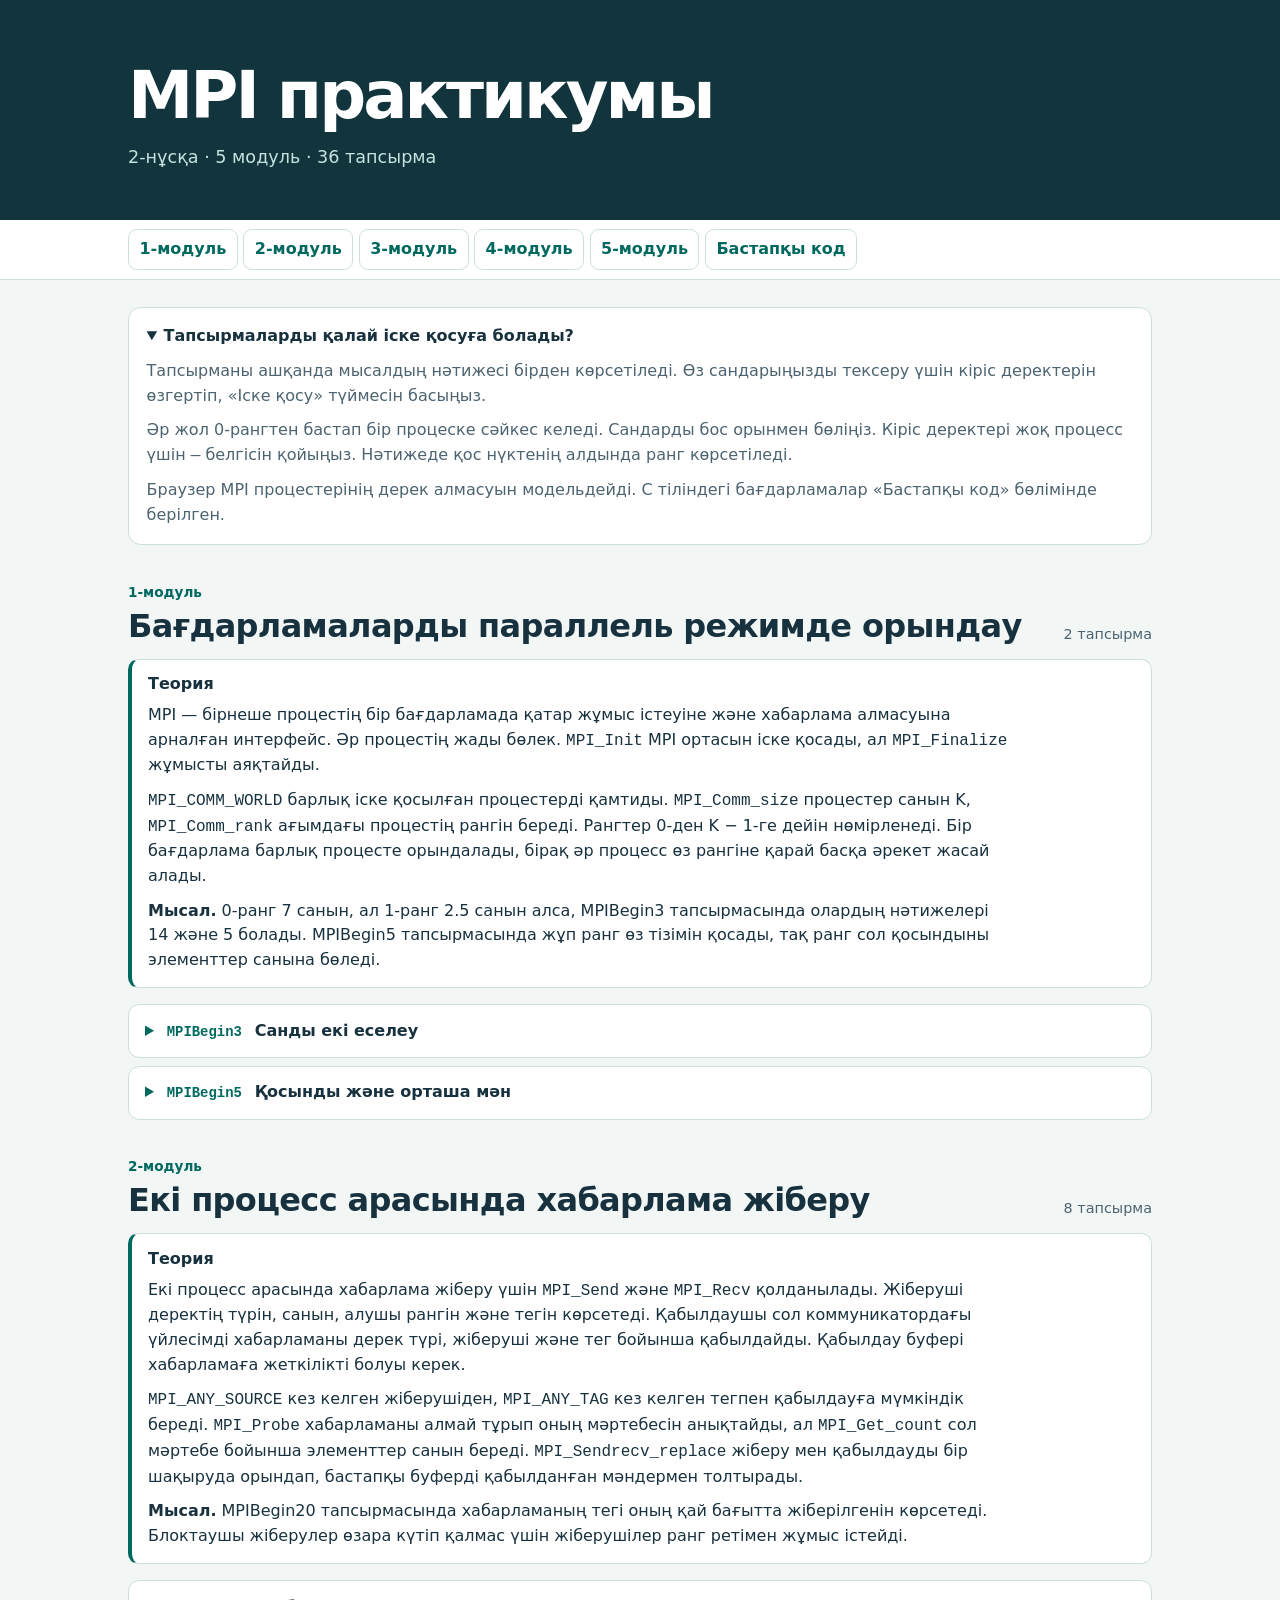
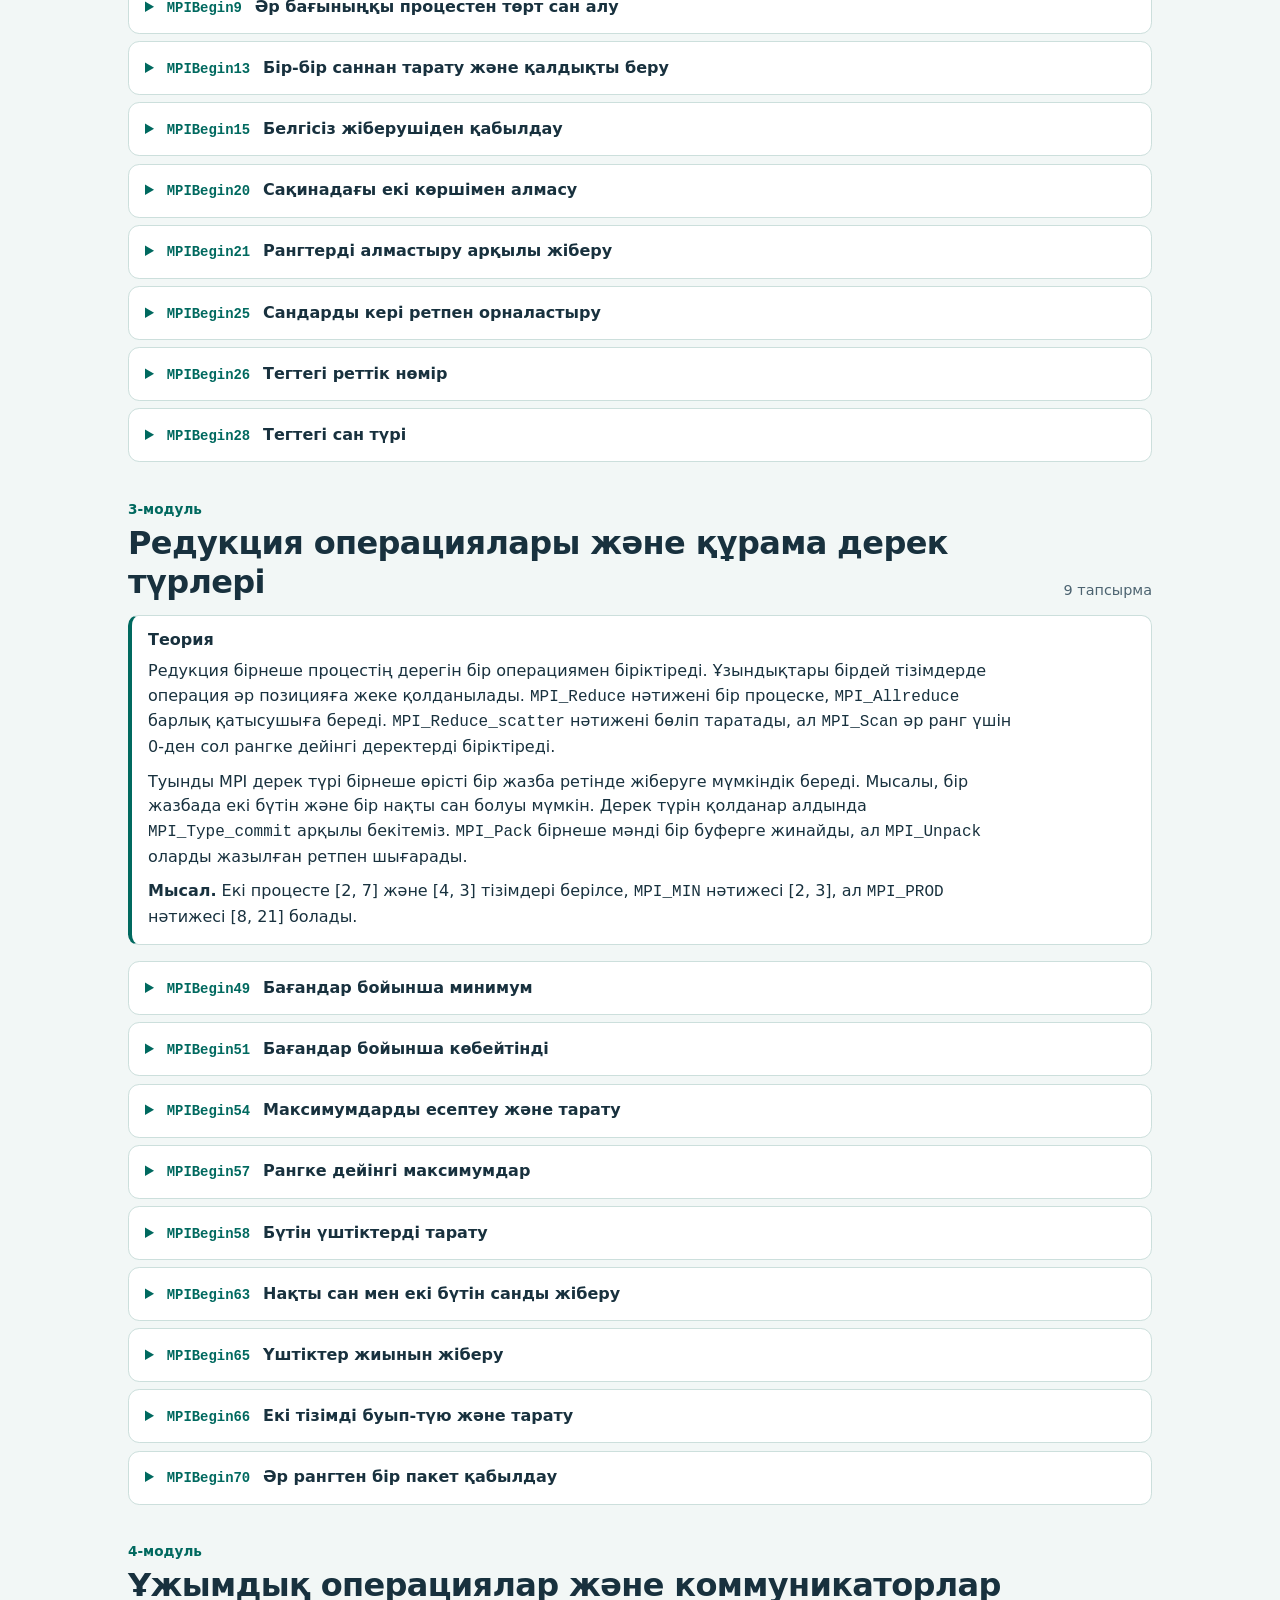
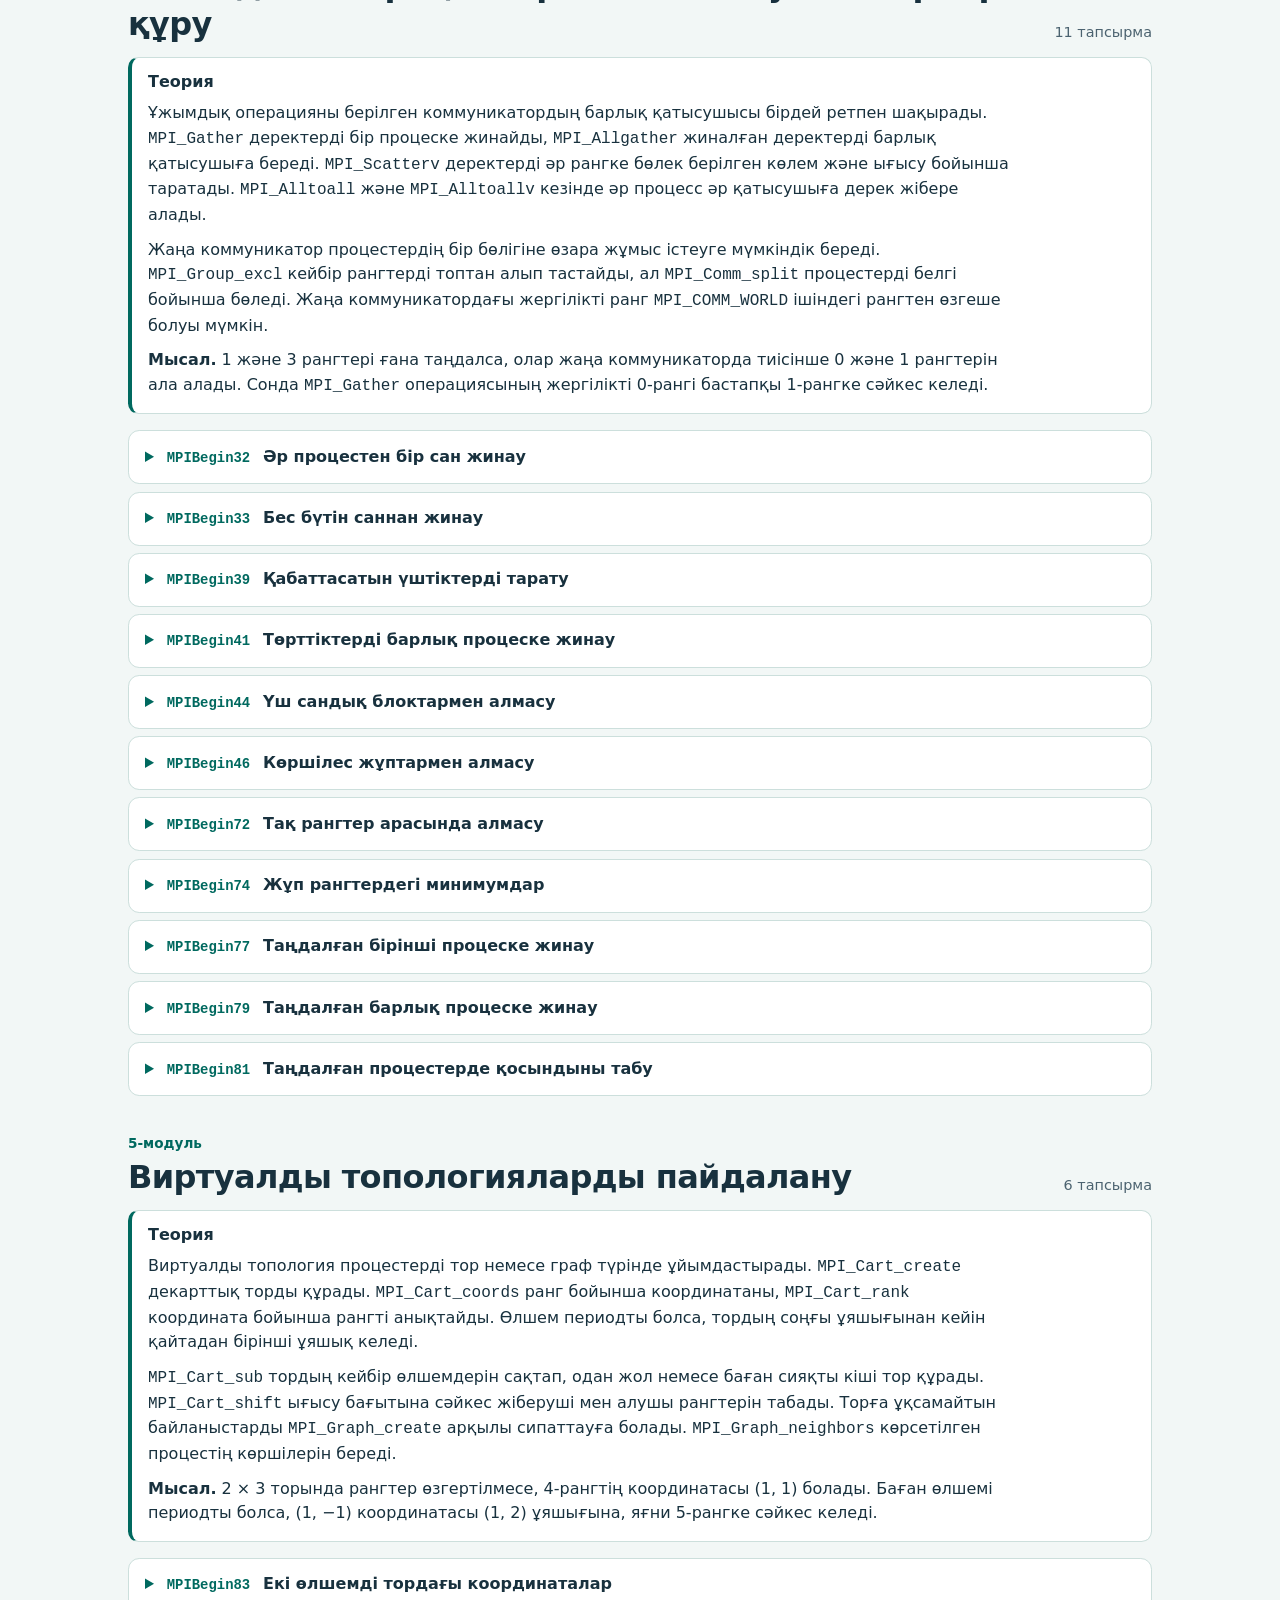
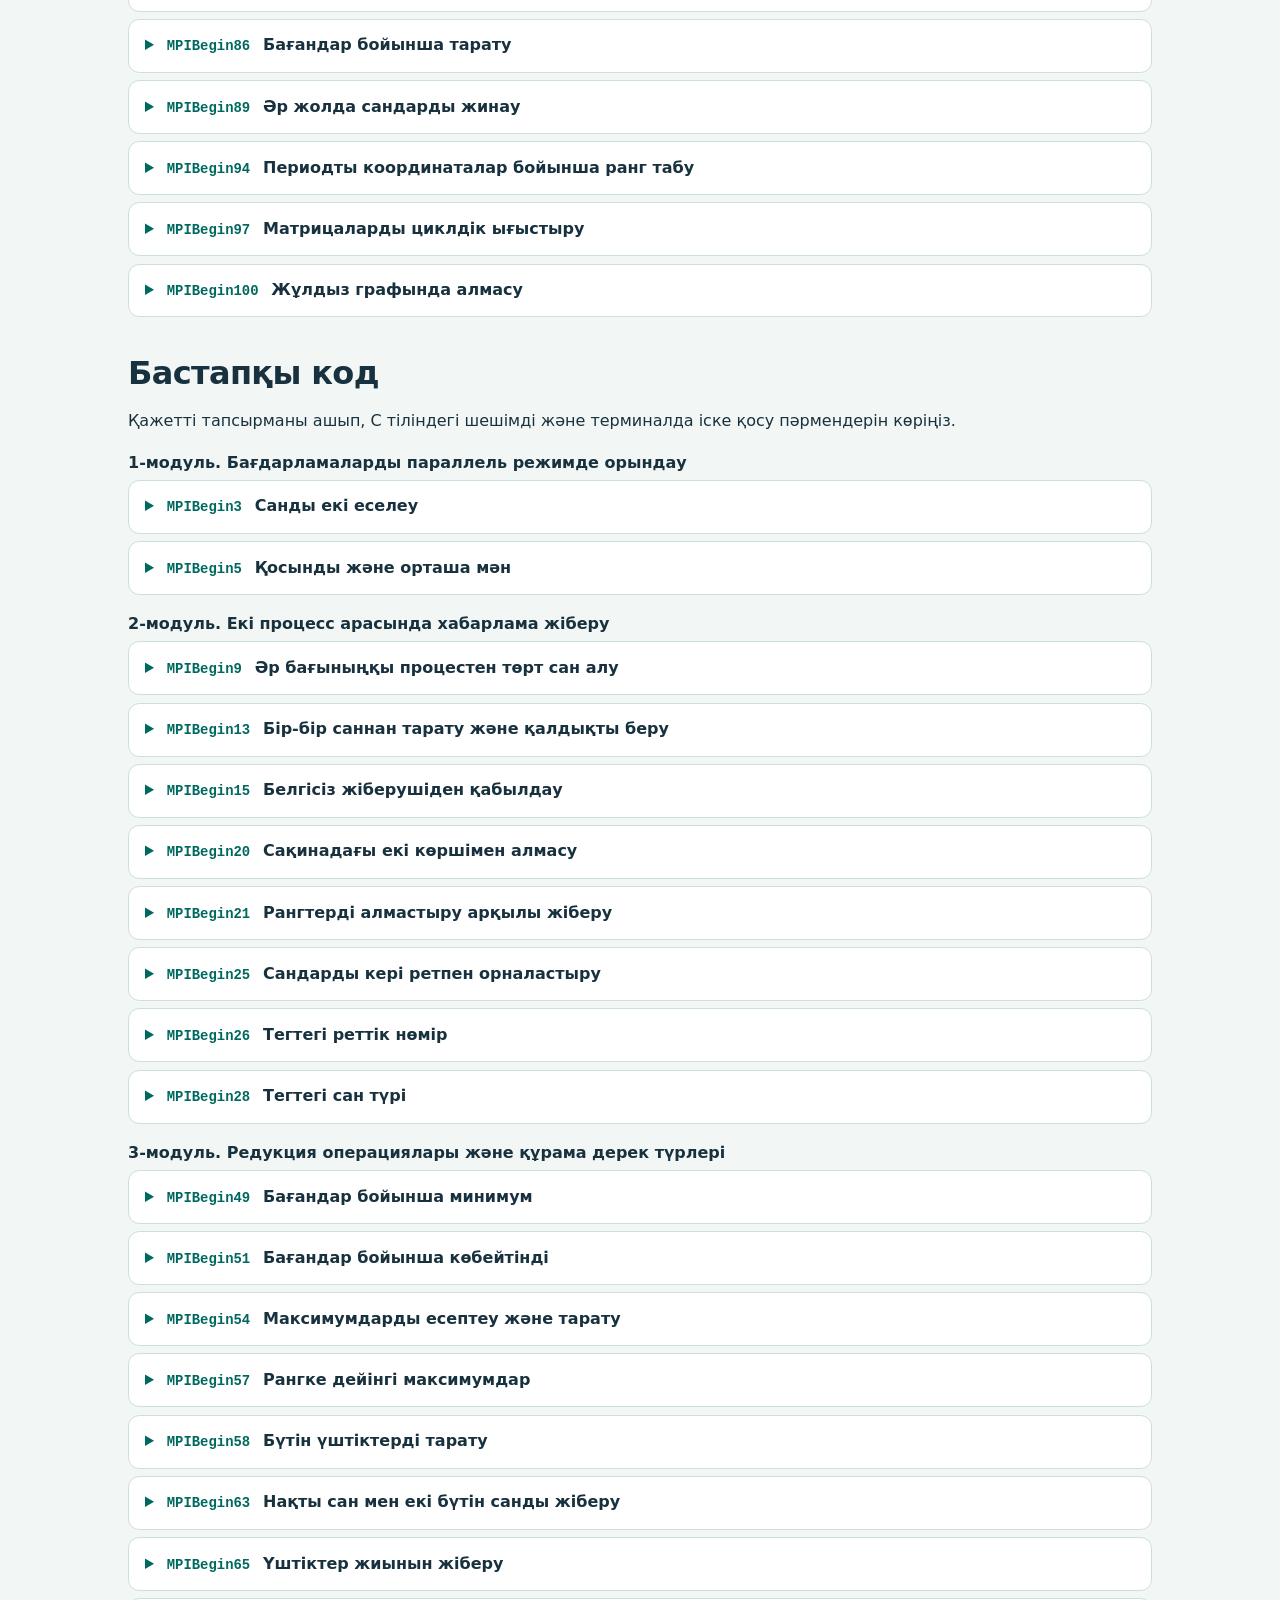
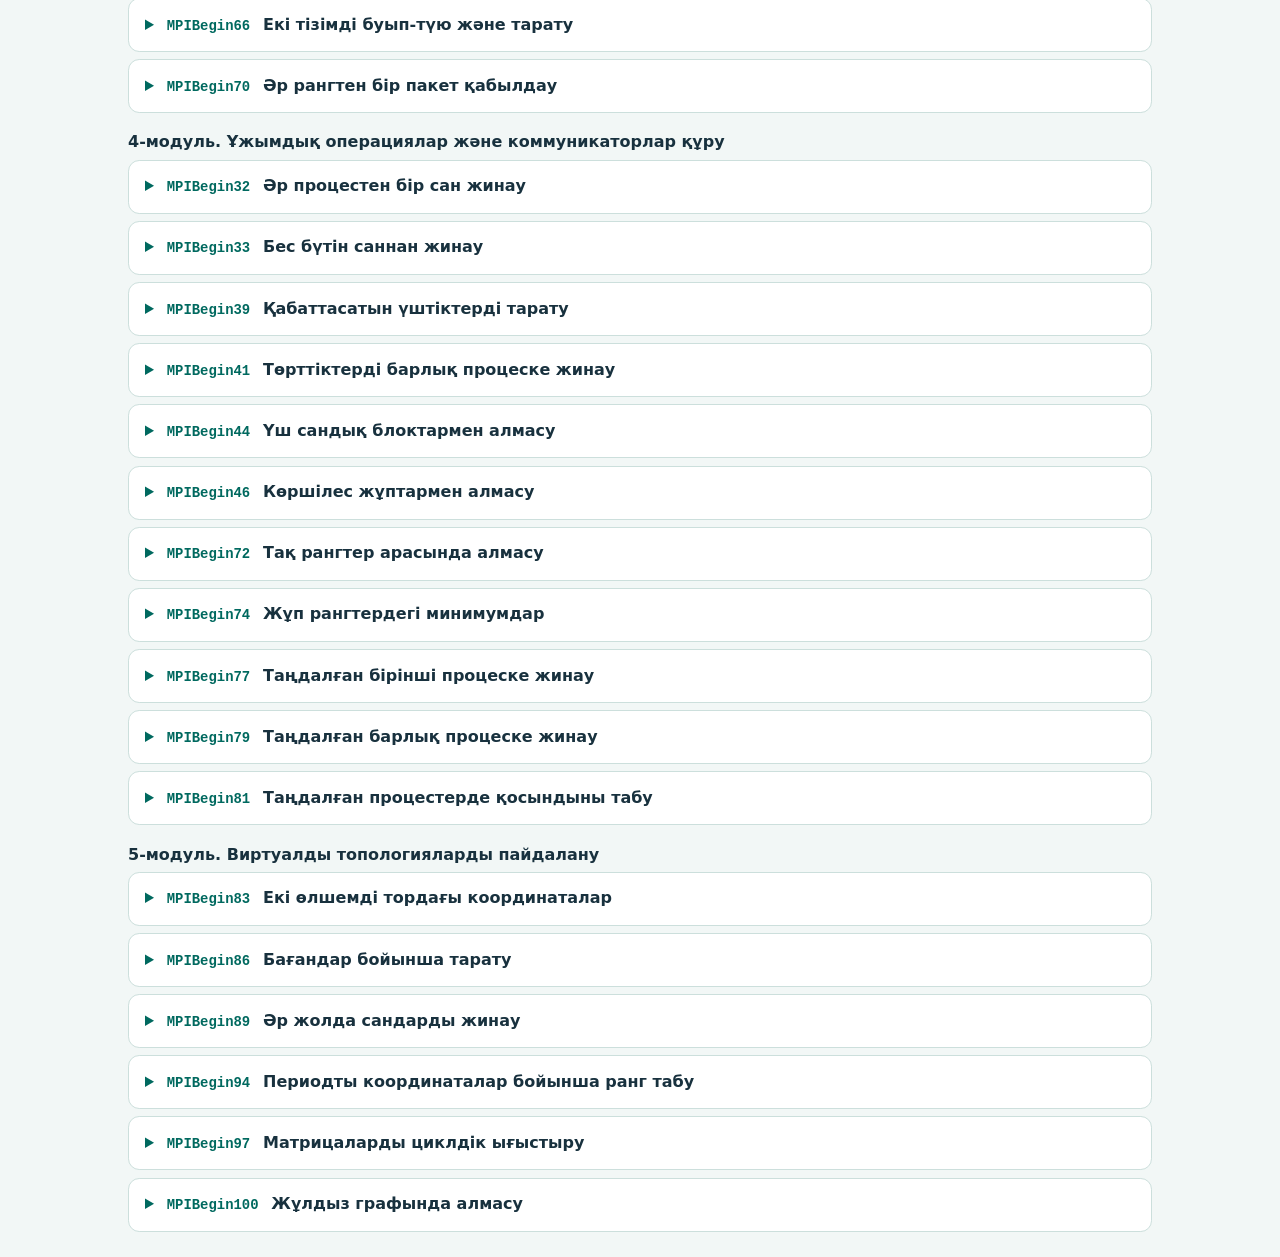
==== index.html @ 4d401c84 "Publish Kazakh MPI practicum and theory" ====
<!doctype html>
<html lang="kk">
<head>
<meta charset="utf-8">
<meta name="viewport" content="width=device-width, initial-scale=1">
<meta name="description" content="MPI практикумының 2-нұсқасы. MPIBegin жинағындағы 36 тапсырманың шешімі.">
<title>MPI практикумы · 2-нұсқа</title>
<style>
:root{color-scheme:light;--ink:#18313e;--muted:#4c6370;--accent:#00695f;--paper:#f2f7f6;--edge:#ccdfdc}
*{box-sizing:border-box}
html{scroll-padding-top:5.2rem}
body{margin:0;background:var(--paper);color:var(--ink);font:16px/1.55 system-ui,sans-serif}
.wrap{width:min(100% - 2rem, 64rem);margin-inline:auto}
.hero{padding:3.5rem 0 3rem;background:#12343d;color:#fff}
.hero p{margin:.6rem 0 0;color:#c4e2de;font-size:1.1rem}
h1,h2,h3{line-height:1.2}
h1{font-size:clamp(2.3rem,6vw,4.1rem);margin:0;letter-spacing:-.045em}
nav{position:sticky;top:0;z-index:1;background:#fff;border-bottom:1px solid var(--edge)}
nav .wrap{display:flex;gap:.35rem;overflow:auto;padding:.6rem 0}
nav a,button{white-space:nowrap;border:1px solid var(--edge);border-radius:.55rem;background:#fff;color:var(--accent);padding:.43rem .65rem;font:inherit;font-weight:650;text-decoration:none}
nav a:hover,button:hover{background:#e2f2ee}
:focus-visible{outline:3px solid #008b7b;outline-offset:2px}
button{cursor:pointer}
main{padding:1.7rem 0 3rem}
.guide{border:1px solid var(--edge);background:white;border-radius:.8rem;padding:1rem 1.1rem}
.guide summary{font-weight:700}
.guide p{margin:.6rem 0 0;color:var(--muted)}
.module{margin-top:2.3rem}
.module-head{display:grid;grid-template-columns:1fr auto;align-items:end;gap:.25rem 1rem;margin-bottom:.85rem}
.module-no{grid-column:1/-1;font-size:.85rem;color:var(--accent);font-weight:750}
h2{margin:0;font-size:clamp(1.3rem,3vw,2rem);letter-spacing:-.02em}
.count{color:var(--muted);font-size:.9rem}
.task{border:1px solid var(--edge);border-radius:.7rem;background:#fff;margin-top:.45rem}
summary{cursor:pointer}
.task summary{display:list-item;padding:.85rem 1rem;color:var(--accent)}
.task-id{font:650 .87rem ui-monospace,Consolas,monospace;margin-left:.3rem}
.task-name{color:var(--ink);font-weight:650;margin-left:.8rem}
.task[open] summary{border-bottom:1px solid var(--edge)}
.task-body{padding:.9rem 1rem 1.2rem}
h3{font-size:1rem;margin:1.2rem 0 .5rem}
.task-body>h3:first-child{margin-top:0}
.task-body p{max-width:78ch;margin:.45rem 0}
.code-head{display:flex;flex-wrap:wrap;align-items:center;justify-content:space-between;gap:.4rem;margin:1.2rem 0 .5rem}
.code-head h3{margin:0}
.actions{display:flex;flex-wrap:wrap;gap:.4rem}
.actions button{font-size:.85rem}
pre{margin:0;background:#172c36;color:#edf7f5;border-radius:.55rem;padding:.85rem 1rem;overflow:auto;tab-size:4}
pre code{font: .86rem/1.55 ui-monospace,Consolas,monospace}
.source{max-height:31rem}
#feedback{position:fixed;right:1rem;bottom:1rem;background:#12343d;color:#fff;border-radius:.55rem;padding:.5rem .8rem}
#feedback:empty{display:none}
@media(max-width:520px){.hero{padding:2.5rem 0 2rem}.task-name{display:block;margin:.2rem 0 0}.count{display:none}.task-body{padding:.8rem}}
.runner{display:grid;gap:.55rem;margin:1rem 0;padding:1rem;border:1px solid var(--edge);border-radius:.7rem;background:#f6fbfa}
.runner label{font-weight:700}.runner textarea,.runner output{font:.95rem/1.45 ui-monospace,Consolas,monospace;padding:.65rem .75rem;border-radius:.5rem}
.runner textarea{width:100%;border:1px solid var(--edge);resize:vertical;color:var(--ink);background:#fff}
.runner button[type=submit]{background:var(--accent);border-color:var(--accent);color:#fff}.runner button[type=submit]:hover{background:#00564e}
.runner output{display:block;white-space:pre-wrap;overflow-wrap:anywhere;background:#172c36;color:#edf7f5}.runner output.error{background:#fbe8e4;color:#801e13}
.task-link{display:inline-block;color:var(--accent);font-weight:650;text-underline-offset:.18em}
.theory{border:1px solid var(--edge);border-left:.26rem solid var(--accent);border-radius:.65rem;background:#fff;padding:.9rem 1rem;margin-bottom:1rem}.theory h3{margin:0 0 .55rem}.theory p{max-width:85ch;margin:.6rem 0}.theory p:last-child{margin-bottom:0}
</style>
</head>
<body>
<header class="hero"><div class="wrap"><h1>MPI практикумы</h1><p>2-нұсқа · 5 модуль · 36 тапсырма</p></div></header>
<nav aria-label="Бөлімдер"><div class="wrap"><a href="#module-1">1-модуль</a><a href="#module-2">2-модуль</a><a href="#module-3">3-модуль</a><a href="#module-4">4-модуль</a><a href="#module-5">5-модуль</a><a href="#code">Бастапқы код</a></div></nav>
<main class="wrap">
<details class="guide" open><summary>Тапсырмаларды қалай іске қосуға болады?</summary><p>Тапсырманы ашқанда мысалдың нәтижесі бірден көрсетіледі. Өз сандарыңызды тексеру үшін кіріс деректерін өзгертіп, «Іске қосу» түймесін басыңыз.</p><p>Әр жол 0-рангтен бастап бір процеске сәйкес келеді. Сандарды бос орынмен бөліңіз. Кіріс деректері жоқ процесс үшін <code>—</code> белгісін қойыңыз. Нәтижеде қос нүктенің алдында ранг көрсетіледі.</p><p>Браузер MPI процестерінің дерек алмасуын модельдейді. C тіліндегі бағдарламалар «Бастапқы код» бөлімінде берілген.</p></details>
<section class="module" id="module-1" aria-labelledby="title-1">
  <div class="module-head"><span class="module-no">1-модуль</span><h2 id="title-1">Бағдарламаларды параллель режимде орындау</h2><span class="count">2 тапсырма</span></div>
  <div class="theory" aria-labelledby="theory-1"><h3 id="theory-1">Теория</h3><p>MPI — бірнеше процестің бір бағдарламада қатар жұмыс істеуіне және хабарлама алмасуына арналған интерфейс. Әр процестің жады бөлек. <code>MPI_Init</code> MPI ортасын іске қосады, ал <code>MPI_Finalize</code> жұмысты аяқтайды.</p><p><code>MPI_COMM_WORLD</code> барлық іске қосылған процестерді қамтиды. <code>MPI_Comm_size</code> процестер санын K, <code>MPI_Comm_rank</code> ағымдағы процестің рангін береді. Рангтер 0-ден K − 1-ге дейін нөмірленеді. Бір бағдарлама барлық процесте орындалады, бірақ әр процесс өз рангіне қарай басқа әрекет жасай алады.</p><p><strong>Мысал.</strong> 0-ранг 7 санын, ал 1-ранг 2.5 санын алса, MPIBegin3 тапсырмасында олардың нәтижелері 14 және 5 болады. MPIBegin5 тапсырмасында жұп ранг өз тізімін қосады, тақ ранг сол қосындыны элементтер санына бөледі.</p></div>
  <details class="task" id="task-3"><summary><span class="task-id">MPIBegin3</span><span class="task-name">Санды екі еселеу</span></summary>
      <div class="task-body">
        <h3>Тапсырма шарты</h3><p>Жұп рангтерде (0-ді қоса) бір бүтін сан, тақ рангтерде бір нақты сан берілген. Әр процесс өз санын екі еселеп шығарады.</p>
        <h3>Шешімі</h3><p>Процесс рангінің жұп не тақ екеніне қарай санның түрін таңдап, оны 2-ге көбейтеміз.</p>
        <form class="runner" data-task="3">
          <label for="input-3">Рангтер бойынша кіріс деректері</label>
          <textarea id="input-3" rows="4" spellcheck="false">7
2.5
-3
-1.5</textarea>
          <div class="actions"><button type="submit">Іске қосу</button><button type="reset">Мысалды қалпына келтіру</button></div>
          <label for="result-3">Нәтиже</label>
          <output id="result-3" for="input-3" aria-live="polite">0: 14
1: 5
2: -6
3: -3</output>
        </form>
        <a class="task-link" href="#code-3">Бастапқы кодты көру</a>
      </div></details>
<details class="task" id="task-5"><summary><span class="task-id">MPIBegin5</span><span class="task-name">Қосынды және орташа мән</span></summary>
      <div class="task-body">
        <h3>Тапсырма шарты</h3><p>Әр процесте N &gt; 0 бүтін саны және N саннан тұратын тізім берілген. Жұп рангтер қосындыны, тақ рангтер арифметикалық ортаны шығарады.</p>
        <h3>Шешімі</h3><p>Әр процесс өз сандарын қосады. Тақ рангте қосындыны N-ге бөлеміз.</p>
        <form class="runner" data-task="5">
          <label for="input-5">Рангтер бойынша кіріс деректері</label>
          <textarea id="input-5" rows="4" spellcheck="false">3 1 2 3
2 4 8
1 -2
3 2 4 9</textarea>
          <div class="actions"><button type="submit">Іске қосу</button><button type="reset">Мысалды қалпына келтіру</button></div>
          <label for="result-5">Нәтиже</label>
          <output id="result-5" for="input-5" aria-live="polite">0: 6
1: 6
2: -2
3: 5</output>
        </form>
        <a class="task-link" href="#code-5">Бастапқы кодты көру</a>
      </div></details>
</section>
<section class="module" id="module-2" aria-labelledby="title-2">
  <div class="module-head"><span class="module-no">2-модуль</span><h2 id="title-2">Екі процесс арасында хабарлама жіберу</h2><span class="count">8 тапсырма</span></div>
  <div class="theory" aria-labelledby="theory-2"><h3 id="theory-2">Теория</h3><p>Екі процесс арасында хабарлама жіберу үшін <code>MPI_Send</code> және <code>MPI_Recv</code> қолданылады. Жіберуші деректің түрін, санын, алушы рангін және тегін көрсетеді. Қабылдаушы сол коммуникатордағы үйлесімді хабарламаны дерек түрі, жіберуші және тег бойынша қабылдайды. Қабылдау буфері хабарламаға жеткілікті болуы керек.</p><p><code>MPI_ANY_SOURCE</code> кез келген жіберушіден, <code>MPI_ANY_TAG</code> кез келген тегпен қабылдауға мүмкіндік береді. <code>MPI_Probe</code> хабарламаны алмай тұрып оның мәртебесін анықтайды, ал <code>MPI_Get_count</code> сол мәртебе бойынша элементтер санын береді. <code>MPI_Sendrecv_replace</code> жіберу мен қабылдауды бір шақыруда орындап, бастапқы буферді қабылданған мәндермен толтырады.</p><p><strong>Мысал.</strong> MPIBegin20 тапсырмасында хабарламаның тегі оның қай бағытта жіберілгенін көрсетеді. Блоктаушы жіберулер өзара күтіп қалмас үшін жіберушілер ранг ретімен жұмыс істейді.</p></div>
  <details class="task" id="task-9"><summary><span class="task-id">MPIBegin9</span><span class="task-name">Әр бағыныңқы процестен төрт сан алу</span></summary>
      <div class="task-body">
        <h3>Тапсырма шарты</h3><p>Әр бағыныңқы процесте төрт бүтін сан берілген. Төрт санды бір MPI_Send шақыруымен 0-рангке жіберіңіз. Нәтижені жіберушілер рангінің өсу ретімен шығарыңыз.</p>
        <h3>Шешімі</h3><p>0-ранг әр жіберушіден төрт сан қабылдайды.</p>
        <form class="runner" data-task="9">
          <label for="input-9">Рангтер бойынша кіріс деректері</label>
          <textarea id="input-9" rows="3" spellcheck="false">—
1 2 3 4
5 6 7 8</textarea>
          <div class="actions"><button type="submit">Іске қосу</button><button type="reset">Мысалды қалпына келтіру</button></div>
          <label for="result-9">Нәтиже</label>
          <output id="result-9" for="input-9" aria-live="polite">0: 1 2 3 4 5 6 7 8</output>
        </form>
        <a class="task-link" href="#code-9">Бастапқы кодты көру</a>
      </div></details>
<details class="task" id="task-13"><summary><span class="task-id">MPIBegin13</span><span class="task-name">Бір-бір саннан тарату және қалдықты беру</span></summary>
      <div class="task-body">
        <h3>Тапсырма шарты</h3><p>0-рангте N саны және N саннан тұратын тізім бар, мұнда K − 1 ≤ N &lt; 10, ал K — процестер саны. MPI_Send арқылы 1-ден K − 2-ге дейінгі рангтерге бір-бір саннан, соңғы рангке қалған сандарды жіберіңіз. Әр қабылдаушы өз сандарын шығарады. Соңғы ранг қабылданған сандар санын MPI_Get_count арқылы анықтайды.</p>
        <h3>Шешімі</h3><p>Алғашқы K − 2 сан жеке жіберіледі, тізімнің қалған бөлігі соңғы рангке бір хабарламамен беріледі.</p>
        <form class="runner" data-task="13">
          <label for="input-13">Рангтер бойынша кіріс деректері</label>
          <textarea id="input-13" rows="4" spellcheck="false">6 1 2 3 4 5 6
—
—
—</textarea>
          <div class="actions"><button type="submit">Іске қосу</button><button type="reset">Мысалды қалпына келтіру</button></div>
          <label for="result-13">Нәтиже</label>
          <output id="result-13" for="input-13" aria-live="polite">1: 1
2: 2
3: 3 4 5 6</output>
        </form>
        <a class="task-link" href="#code-13">Бастапқы кодты көру</a>
      </div></details>
<details class="task" id="task-15"><summary><span class="task-id">MPIBegin15</span><span class="task-name">Белгісіз жіберушіден қабылдау</span></summary>
      <div class="task-body">
        <h3>Тапсырма шарты</h3><p>Әр бағыныңқы процесте N берілген. Тек бір процесте N &gt; 0 және N сан бар, қалған процестерде N = 0. Сол тізімді 0-рангке жіберіңіз. Қабылдауда MPI_ANY_SOURCE қолданып, сандарды және жіберуші рангін шығарыңыз.</p>
        <h3>Шешімі</h3><p>0-ранг MPI_Probe арқылы хабарламаны тауып, оның ұзындығын және жіберушісін анықтайды.</p>
        <form class="runner" data-task="15">
          <label for="input-15">Рангтер бойынша кіріс деректері</label>
          <textarea id="input-15" rows="4" spellcheck="false">—
0
3 1.5 2 8
0</textarea>
          <div class="actions"><button type="submit">Іске қосу</button><button type="reset">Мысалды қалпына келтіру</button></div>
          <label for="result-15">Нәтиже</label>
          <output id="result-15" for="input-15" aria-live="polite">0: 1.5 2 8 2</output>
        </form>
        <a class="task-link" href="#code-15">Бастапқы кодты көру</a>
      </div></details>
<details class="task" id="task-20"><summary><span class="task-id">MPIBegin20</span><span class="task-name">Сақинадағы екі көршімен алмасу</span></summary>
      <div class="task-body">
        <h3>Тапсырма шарты</h3><p>Әр процесте екі бүтін сан бар. MPI_Send және MPI_Recv арқылы бірінші санды алдыңғы, екіншісін келесі рангке жіберіңіз. 0 мен K − 1 бір-біріне көрші. Әр процесс әуелі алдыңғы, одан кейін келесі көршісінен келген санды шығарады.</p>
        <h3>Шешімі</h3><p>Екі бағыттағы хабарламаны тегтері арқылы ажыратамыз.</p>
        <form class="runner" data-task="20">
          <label for="input-20">Рангтер бойынша кіріс деректері</label>
          <textarea id="input-20" rows="4" spellcheck="false">10 11
20 21
30 31
40 41</textarea>
          <div class="actions"><button type="submit">Іске қосу</button><button type="reset">Мысалды қалпына келтіру</button></div>
          <label for="result-20">Нәтиже</label>
          <output id="result-20" for="input-20" aria-live="polite">0: 41 20
1: 11 30
2: 21 40
3: 31 10</output>
        </form>
        <a class="task-link" href="#code-20">Бастапқы кодты көру</a>
      </div></details>
<details class="task" id="task-21"><summary><span class="task-id">MPIBegin21</span><span class="task-name">Рангтерді алмастыру арқылы жіберу</span></summary>
      <div class="task-body">
        <h3>Тапсырма шарты</h3><p>Әр процесте нақты A және бүтін N берілген. N мәндері 0-ден K − 1-ге дейін бір реттен кездеседі. A санын MPI_Send арқылы N рангке жіберіп, MPI_Recv және MPI_ANY_SOURCE арқылы қабылдаңыз. Алынған сан мен жіберуші рангін шығарыңыз.</p>
        <h3>Шешімі</h3><p>Әр сан N рангке барады. Қабылдаушы жіберуші рангін хабарлама мәртебесінен алады.</p>
        <form class="runner" data-task="21">
          <label for="input-21">Рангтер бойынша кіріс деректері</label>
          <textarea id="input-21" rows="4" spellcheck="false">1.5 2
2.5 0
3.5 1
4.5 3</textarea>
          <div class="actions"><button type="submit">Іске қосу</button><button type="reset">Мысалды қалпына келтіру</button></div>
          <label for="result-21">Нәтиже</label>
          <output id="result-21" for="input-21" aria-live="polite">0: 2.5 1
1: 3.5 2
2: 1.5 0
3: 4.5 3</output>
        </form>
        <a class="task-link" href="#code-21">Бастапқы кодты көру</a>
      </div></details>
<details class="task" id="task-25"><summary><span class="task-id">MPIBegin25</span><span class="task-name">Сандарды кері ретпен орналастыру</span></summary>
      <div class="task-body">
        <h3>Тапсырма шарты</h3><p>Әр процесте бір нақты сан бар. MPI_Sendrecv_replace арқылы 0 мен K − 1, 1 мен K − 2 және сол сияқты жұптар өз сандарымен алмасады. Әр процесс алған санын шығарады.</p>
        <h3>Шешімі</h3><p>r рангі K − 1 − r рангімен алмасады.</p>
        <form class="runner" data-task="25">
          <label for="input-25">Рангтер бойынша кіріс деректері</label>
          <textarea id="input-25" rows="3" spellcheck="false">1.5
2.5
3.5</textarea>
          <div class="actions"><button type="submit">Іске қосу</button><button type="reset">Мысалды қалпына келтіру</button></div>
          <label for="result-25">Нәтиже</label>
          <output id="result-25" for="input-25" aria-live="polite">0: 3.5
1: 2.5
2: 1.5</output>
        </form>
        <a class="task-link" href="#code-25">Бастапқы кодты көру</a>
      </div></details>
<details class="task" id="task-26"><summary><span class="task-id">MPIBegin26</span><span class="task-name">Тегтегі реттік нөмір</span></summary>
      <div class="task-body">
        <h3>Тапсырма шарты</h3><p>Әр бағыныңқы процесте нақты A және бүтін N берілген. N мәндері 1-ден K − 1-ге дейін бір реттен кездеседі. A санын 0-рангке MPI_Send арқылы жіберіп, тегке N мәнін жазыңыз. 0-рангте сандарды N өсу ретімен шығарыңыз.</p>
        <h3>Шешімі</h3><p>0-ранг хабарламаларды 1-ден K − 1-ге дейінгі тегтер бойынша қабылдайды.</p>
        <form class="runner" data-task="26">
          <label for="input-26">Рангтер бойынша кіріс деректері</label>
          <textarea id="input-26" rows="4" spellcheck="false">—
9.5 3
4.5 1
7.5 2</textarea>
          <div class="actions"><button type="submit">Іске қосу</button><button type="reset">Мысалды қалпына келтіру</button></div>
          <label for="result-26">Нәтиже</label>
          <output id="result-26" for="input-26" aria-live="polite">0: 4.5 7.5 9.5</output>
        </form>
        <a class="task-link" href="#code-26">Бастапқы кодты көру</a>
      </div></details>
<details class="task" id="task-28"><summary><span class="task-id">MPIBegin28</span><span class="task-name">Тегтегі сан түрі</span></summary>
      <div class="task-body">
        <h3>Тапсырма шарты</h3><p>0-рангте әр бағыныңқы процеске бір (T, A) жұбынан берілген. T = 0 болса A бүтін, T = 1 болса A нақты сан. Жұптар ретімен әр бағыныңқыға бір A жіберіңіз. MPI_Send тегіне T жазыңыз. Қабылдаушы MPI_Probe және MPI_ANY_TAG арқылы түрін анықтап, санды шығарады.</p>
        <h3>Шешімі</h3><p>0 тегі MPI_INT түріне, 1 тегі MPI_DOUBLE түріне сәйкес келеді.</p>
        <form class="runner" data-task="28">
          <label for="input-28">Рангтер бойынша кіріс деректері</label>
          <textarea id="input-28" rows="4" spellcheck="false">0 7 1 2.5 0 -3
—
—
—</textarea>
          <div class="actions"><button type="submit">Іске қосу</button><button type="reset">Мысалды қалпына келтіру</button></div>
          <label for="result-28">Нәтиже</label>
          <output id="result-28" for="input-28" aria-live="polite">1: 7
2: 2.5
3: -3</output>
        </form>
        <a class="task-link" href="#code-28">Бастапқы кодты көру</a>
      </div></details>
</section>
<section class="module" id="module-3" aria-labelledby="title-3">
  <div class="module-head"><span class="module-no">3-модуль</span><h2 id="title-3">Редукция операциялары және құрама дерек түрлері</h2><span class="count">9 тапсырма</span></div>
  <div class="theory" aria-labelledby="theory-3"><h3 id="theory-3">Теория</h3><p>Редукция бірнеше процестің дерегін бір операциямен біріктіреді. Ұзындықтары бірдей тізімдерде операция әр позицияға жеке қолданылады. <code>MPI_Reduce</code> нәтижені бір процеске, <code>MPI_Allreduce</code> барлық қатысушыға береді. <code>MPI_Reduce_scatter</code> нәтижені бөліп таратады, ал <code>MPI_Scan</code> әр ранг үшін 0-ден сол рангке дейінгі деректерді біріктіреді.</p><p>Туынды MPI дерек түрі бірнеше өрісті бір жазба ретінде жіберуге мүмкіндік береді. Мысалы, бір жазбада екі бүтін және бір нақты сан болуы мүмкін. Дерек түрін қолданар алдында <code>MPI_Type_commit</code> арқылы бекітеміз. <code>MPI_Pack</code> бірнеше мәнді бір буферге жинайды, ал <code>MPI_Unpack</code> оларды жазылған ретпен шығарады.</p><p><strong>Мысал.</strong> Екі процесте [2, 7] және [4, 3] тізімдері берілсе, <code>MPI_MIN</code> нәтижесі [2, 3], ал <code>MPI_PROD</code> нәтижесі [8, 21] болады.</p></div>
  <details class="task" id="task-49"><summary><span class="task-id">MPIBegin49</span><span class="task-name">Бағандар бойынша минимум</span></summary>
      <div class="task-body">
        <h3>Тапсырма шарты</h3><p>Әр процесте K + 5 сан берілген. MPI_Reduce және MPI_MIN арқылы бірдей позициядағы сандардың минимумын тауып, нәтижені 0-рангте шығарыңыз.</p>
        <h3>Шешімі</h3><p>Әр позицияны жеке салыстырып, минимумдарды 0-рангке жинаймыз.</p>
        <form class="runner" data-task="49">
          <label for="input-49">Рангтер бойынша кіріс деректері</label>
          <textarea id="input-49" rows="3" spellcheck="false">4 9 2 8 3 7 0 1
3 8 5 1 4 6 2 2
6 7 1 9 0 8 3 3</textarea>
          <div class="actions"><button type="submit">Іске қосу</button><button type="reset">Мысалды қалпына келтіру</button></div>
          <label for="result-49">Нәтиже</label>
          <output id="result-49" for="input-49" aria-live="polite">0: 3 7 1 1 0 6 0 1</output>
        </form>
        <a class="task-link" href="#code-49">Бастапқы кодты көру</a>
      </div></details>
<details class="task" id="task-51"><summary><span class="task-id">MPIBegin51</span><span class="task-name">Бағандар бойынша көбейтінді</span></summary>
      <div class="task-body">
        <h3>Тапсырма шарты</h3><p>Әр процесте K + 5 сан берілген. MPI_Allreduce және MPI_PROD арқылы бірдей позициядағы сандарды көбейтіңіз. Көбейтінділерді барлық процесте шығарыңыз.</p>
        <h3>Шешімі</h3><p>Әр ранг бірдей көбейтінділер тізімін алады.</p>
        <form class="runner" data-task="51">
          <label for="input-51">Рангтер бойынша кіріс деректері</label>
          <textarea id="input-51" rows="3" spellcheck="false">2 1 0 3 4 -1 2
3 2 5 2 1 2 -3</textarea>
          <div class="actions"><button type="submit">Іске қосу</button><button type="reset">Мысалды қалпына келтіру</button></div>
          <label for="result-51">Нәтиже</label>
          <output id="result-51" for="input-51" aria-live="polite">0: 6 2 0 6 4 -2 -6
1: 6 2 0 6 4 -2 -6</output>
        </form>
        <a class="task-link" href="#code-51">Бастапқы кодты көру</a>
      </div></details>
<details class="task" id="task-54"><summary><span class="task-id">MPIBegin54</span><span class="task-name">Максимумдарды есептеу және тарату</span></summary>
      <div class="task-body">
        <h3>Тапсырма шарты</h3><p>Әр процесте 2K сан бар. MPI_Reduce_scatter арқылы бірдей позициядағы сандардың максимумын табыңыз. Алғашқы екеуін 0-рангке, келесі екеуін 1-рангке және солай жалғастырып таратыңыз. Әр процесс алған екі санын шығарады.</p>
        <h3>Шешімі</h3><p>Әр рангке есептелген максимумдардың өзіне тиесілі жұбы беріледі.</p>
        <form class="runner" data-task="54">
          <label for="input-54">Рангтер бойынша кіріс деректері</label>
          <textarea id="input-54" rows="3" spellcheck="false">1 9 3 4 5 6
7 2 8 3 4 8
2 3 4 9 5 0</textarea>
          <div class="actions"><button type="submit">Іске қосу</button><button type="reset">Мысалды қалпына келтіру</button></div>
          <label for="result-54">Нәтиже</label>
          <output id="result-54" for="input-54" aria-live="polite">0: 7 9
1: 8 9
2: 5 8</output>
        </form>
        <a class="task-link" href="#code-54">Бастапқы кодты көру</a>
      </div></details>
<details class="task" id="task-57"><summary><span class="task-id">MPIBegin57</span><span class="task-name">Рангке дейінгі максимумдар</span></summary>
      <div class="task-body">
        <h3>Тапсырма шарты</h3><p>Әр процесте K + 5 бүтін сан бар. MPI_Scan арқылы r рангі үшін 0-ден r-ге дейінгі процестердің бірдей позициядағы сандарының максимумын табыңыз. Әр процесс өз нәтижесін шығарады.</p>
        <h3>Шешімі</h3><p>MPI_MAX операциясы әр позициядағы максимумды ағымдағы рангке дейін есептейді.</p>
        <form class="runner" data-task="57">
          <label for="input-57">Рангтер бойынша кіріс деректері</label>
          <textarea id="input-57" rows="3" spellcheck="false">1 9 3 4 5 6 7 8
7 2 8 3 4 8 1 0
2 3 4 9 5 0 9 10</textarea>
          <div class="actions"><button type="submit">Іске қосу</button><button type="reset">Мысалды қалпына келтіру</button></div>
          <label for="result-57">Нәтиже</label>
          <output id="result-57" for="input-57" aria-live="polite">0: 1 9 3 4 5 6 7 8
1: 7 9 8 4 5 8 7 8
2: 7 9 8 9 5 8 9 10</output>
        </form>
        <a class="task-link" href="#code-57">Бастапқы кодты көру</a>
      </div></details>
<details class="task" id="task-58"><summary><span class="task-id">MPIBegin58</span><span class="task-name">Бүтін үштіктерді тарату</span></summary>
      <div class="task-body">
        <h3>Тапсырма шарты</h3><p>0-рангте K − 1 бүтін үштік бар. Үш бүтінді қамтитын туынды түрді және бір ұжымдық операцияны қолданып, барлық үштікті бағыныңқы процестерге таратыңыз. Әрқайсысы сандарды бастапқы ретпен шығарады.</p>
        <h3>Шешімі</h3><p>MPI_Type_contiguous үштіктің түрін сипаттайды, MPI_Bcast оны таратады.</p>
        <form class="runner" data-task="58">
          <label for="input-58">Рангтер бойынша кіріс деректері</label>
          <textarea id="input-58" rows="3" spellcheck="false">1 2 3 4 5 6
—
—</textarea>
          <div class="actions"><button type="submit">Іске қосу</button><button type="reset">Мысалды қалпына келтіру</button></div>
          <label for="result-58">Нәтиже</label>
          <output id="result-58" for="input-58" aria-live="polite">1: 1 2 3 4 5 6
2: 1 2 3 4 5 6</output>
        </form>
        <a class="task-link" href="#code-58">Бастапқы кодты көру</a>
      </div></details>
<details class="task" id="task-63"><summary><span class="task-id">MPIBegin63</span><span class="task-name">Нақты сан мен екі бүтін санды жіберу</span></summary>
      <div class="task-body">
        <h3>Тапсырма шарты</h3><p>Әр бағыныңқы процесте бір нақты және екі бүтін сан бар. Осы үш санды қамтитын туынды түрді қолданып, оларды 0-рангке жіберіңіз. Сандарды жіберушілер рангінің өсу ретімен шығарыңыз.</p>
        <h3>Шешімі</h3><p>Туынды түр құрылымның өрістерін сипаттайды. 0-ранг әр жіберушіден бір жазба алады.</p>
        <form class="runner" data-task="63">
          <label for="input-63">Рангтер бойынша кіріс деректері</label>
          <textarea id="input-63" rows="3" spellcheck="false">—
1.5 2 3
4.5 5 6</textarea>
          <div class="actions"><button type="submit">Іске қосу</button><button type="reset">Мысалды қалпына келтіру</button></div>
          <label for="result-63">Нәтиже</label>
          <output id="result-63" for="input-63" aria-live="polite">0: 1.5 2 3 4.5 5 6</output>
        </form>
        <a class="task-link" href="#code-63">Бастапқы кодты көру</a>
      </div></details>
<details class="task" id="task-65"><summary><span class="task-id">MPIBegin65</span><span class="task-name">Үштіктер жиынын жіберу</span></summary>
      <div class="task-body">
        <h3>Тапсырма шарты</h3><p>Әр бағыныңқы r процесінде r үштік берілген. Әр үштікте алдымен екі бүтін, одан кейін бір нақты сан тұрады. Туынды түр арқылы үштіктерді 0-рангке жіберіп, жіберушілер рангінің өсу ретімен шығарыңыз.</p>
        <h3>Шешімі</h3><p>MPI_Type_create_resized массив элементтерінің қадамын құрылым өлшеміне теңестіреді.</p>
        <form class="runner" data-task="65">
          <label for="input-65">Рангтер бойынша кіріс деректері</label>
          <textarea id="input-65" rows="3" spellcheck="false">—
1 2 3.5
4 5 6.5 7 8 9.5</textarea>
          <div class="actions"><button type="submit">Іске қосу</button><button type="reset">Мысалды қалпына келтіру</button></div>
          <label for="result-65">Нәтиже</label>
          <output id="result-65" for="input-65" aria-live="polite">0: 1 2 3.5 4 5 6.5 7 8 9.5</output>
        </form>
        <a class="task-link" href="#code-65">Бастапқы кодты көру</a>
      </div></details>
<details class="task" id="task-66"><summary><span class="task-id">MPIBegin66</span><span class="task-name">Екі тізімді буып-түю және тарату</span></summary>
      <div class="task-body">
        <h3>Тапсырма шарты</h3><p>0-рангте K бүтін және K нақты саннан тұратын екі тізім бар. MPI_Pack, MPI_Unpack және бір ұжымдық операция арқылы барлық деректі бағыныңқы процестерге беріңіз. Әрқайсысы сандарды бастапқы ретімен шығарады.</p>
        <h3>Шешімі</h3><p>0-ранг алдымен бүтін, кейін нақты сандарды буып, бір MPI_Bcast арқылы таратады.</p>
        <form class="runner" data-task="66">
          <label for="input-66">Рангтер бойынша кіріс деректері</label>
          <textarea id="input-66" rows="3" spellcheck="false">1 2 3 0.5 1.5 2.5
—
—</textarea>
          <div class="actions"><button type="submit">Іске қосу</button><button type="reset">Мысалды қалпына келтіру</button></div>
          <label for="result-66">Нәтиже</label>
          <output id="result-66" for="input-66" aria-live="polite">1: 1 2 3 0.5 1.5 2.5
2: 1 2 3 0.5 1.5 2.5</output>
        </form>
        <a class="task-link" href="#code-66">Бастапқы кодты көру</a>
      </div></details>
<details class="task" id="task-70"><summary><span class="task-id">MPIBegin70</span><span class="task-name">Әр рангтен бір пакет қабылдау</span></summary>
      <div class="task-body">
        <h3>Тапсырма шарты</h3><p>Әр бағыныңқы r процесінде бір нақты және r бүтін сан берілген. Деректерді буып, әр жіберуші үшін бір жіберу және бір қабылдау операциясымен 0-рангке жеткізіңіз. Нәтижені жіберушілер рангінің өсу ретімен шығарыңыз.</p>
        <h3>Шешімі</h3><p>Әр пакетке әуелі нақты сан, содан кейін бүтін сандар жазылады.</p>
        <form class="runner" data-task="70">
          <label for="input-70">Рангтер бойынша кіріс деректері</label>
          <textarea id="input-70" rows="3" spellcheck="false">—
1.5 7
2.5 8 9</textarea>
          <div class="actions"><button type="submit">Іске қосу</button><button type="reset">Мысалды қалпына келтіру</button></div>
          <label for="result-70">Нәтиже</label>
          <output id="result-70" for="input-70" aria-live="polite">0: 1.5 7 2.5 8 9</output>
        </form>
        <a class="task-link" href="#code-70">Бастапқы кодты көру</a>
      </div></details>
</section>
<section class="module" id="module-4" aria-labelledby="title-4">
  <div class="module-head"><span class="module-no">4-модуль</span><h2 id="title-4">Ұжымдық операциялар және коммуникаторлар құру</h2><span class="count">11 тапсырма</span></div>
  <div class="theory" aria-labelledby="theory-4"><h3 id="theory-4">Теория</h3><p>Ұжымдық операцияны берілген коммуникатордың барлық қатысушысы бірдей ретпен шақырады. <code>MPI_Gather</code> деректерді бір процеске жинайды, <code>MPI_Allgather</code> жиналған деректерді барлық қатысушыға береді. <code>MPI_Scatterv</code> деректерді әр рангке бөлек берілген көлем және ығысу бойынша таратады. <code>MPI_Alltoall</code> және <code>MPI_Alltoallv</code> кезінде әр процесс әр қатысушыға дерек жібере алады.</p><p>Жаңа коммуникатор процестердің бір бөлігіне өзара жұмыс істеуге мүмкіндік береді. <code>MPI_Group_excl</code> кейбір рангтерді топтан алып тастайды, ал <code>MPI_Comm_split</code> процестерді белгі бойынша бөледі. Жаңа коммуникатордағы жергілікті ранг <code>MPI_COMM_WORLD</code> ішіндегі рангтен өзгеше болуы мүмкін.</p><p><strong>Мысал.</strong> 1 және 3 рангтері ғана таңдалса, олар жаңа коммуникаторда тиісінше 0 және 1 рангтерін ала алады. Сонда <code>MPI_Gather</code> операциясының жергілікті 0-рангі бастапқы 1-рангке сәйкес келеді.</p></div>
  <details class="task" id="task-32"><summary><span class="task-id">MPIBegin32</span><span class="task-name">Әр процестен бір сан жинау</span></summary>
      <div class="task-body">
        <h3>Тапсырма шарты</h3><p>Әр процесте бір нақты сан бар. MPI_Gather арқылы сандарды 0-рангке жинап, жіберушілер рангінің өсу ретімен шығарыңыз.</p>
        <h3>Шешімі</h3><p>Жиналған тізім 0-рангтің өз санынан басталады.</p>
        <form class="runner" data-task="32">
          <label for="input-32">Рангтер бойынша кіріс деректері</label>
          <textarea id="input-32" rows="3" spellcheck="false">1.5
2.5
3.5</textarea>
          <div class="actions"><button type="submit">Іске қосу</button><button type="reset">Мысалды қалпына келтіру</button></div>
          <label for="result-32">Нәтиже</label>
          <output id="result-32" for="input-32" aria-live="polite">0: 1.5 2.5 3.5</output>
        </form>
        <a class="task-link" href="#code-32">Бастапқы кодты көру</a>
      </div></details>
<details class="task" id="task-33"><summary><span class="task-id">MPIBegin33</span><span class="task-name">Бес бүтін саннан жинау</span></summary>
      <div class="task-body">
        <h3>Тапсырма шарты</h3><p>Әр процесте бес бүтін сан бар. MPI_Gather арқылы тізімдерді 0-рангке жинап, жіберушілер рангінің өсу ретімен шығарыңыз.</p>
        <h3>Шешімі</h3><p>Жиналған тізімде әр рангке бес қатарлас позиция тиесілі.</p>
        <form class="runner" data-task="33">
          <label for="input-33">Рангтер бойынша кіріс деректері</label>
          <textarea id="input-33" rows="3" spellcheck="false">1 2 3 4 5
6 7 8 9 10</textarea>
          <div class="actions"><button type="submit">Іске қосу</button><button type="reset">Мысалды қалпына келтіру</button></div>
          <label for="result-33">Нәтиже</label>
          <output id="result-33" for="input-33" aria-live="polite">0: 1 2 3 4 5 6 7 8 9 10</output>
        </form>
        <a class="task-link" href="#code-33">Бастапқы кодты көру</a>
      </div></details>
<details class="task" id="task-39"><summary><span class="task-id">MPIBegin39</span><span class="task-name">Қабаттасатын үштіктерді тарату</span></summary>
      <div class="task-body">
        <h3>Тапсырма шарты</h3><p>0-рангте K + 2 сан бар. MPI_Scatterv арқылы әр r процесіне реттік нөмірлері r + 1, r + 2, r + 3 болатын үш санды жіберіңіз. Әр процесс өз үштігін шығарады.</p>
        <h3>Шешімі</h3><p>0-ранг қабаттасатын үштіктерді бөлек блоктарға көшіріп, MPI_Scatterv арқылы таратады.</p>
        <form class="runner" data-task="39">
          <label for="input-39">Рангтер бойынша кіріс деректері</label>
          <textarea id="input-39" rows="3" spellcheck="false">10 20 30 40 50
—
—</textarea>
          <div class="actions"><button type="submit">Іске қосу</button><button type="reset">Мысалды қалпына келтіру</button></div>
          <label for="result-39">Нәтиже</label>
          <output id="result-39" for="input-39" aria-live="polite">0: 10 20 30
1: 20 30 40
2: 30 40 50</output>
        </form>
        <a class="task-link" href="#code-39">Бастапқы кодты көру</a>
      </div></details>
<details class="task" id="task-41"><summary><span class="task-id">MPIBegin41</span><span class="task-name">Төрттіктерді барлық процеске жинау</span></summary>
      <div class="task-body">
        <h3>Тапсырма шарты</h3><p>Әр процесте төрт бүтін сан бар. MPI_Allgather арқылы барлық төрттікті әр процеске жеткізіңіз. Әрқайсысы, өз төрттігін қоса, тізімдерді жіберушілер рангінің өсу ретімен шығарады.</p>
        <h3>Шешімі</h3><p>MPI_Allgather барлық рангке бірдей нәтиже береді.</p>
        <form class="runner" data-task="41">
          <label for="input-41">Рангтер бойынша кіріс деректері</label>
          <textarea id="input-41" rows="3" spellcheck="false">1 2 3 4
5 6 7 8</textarea>
          <div class="actions"><button type="submit">Іске қосу</button><button type="reset">Мысалды қалпына келтіру</button></div>
          <label for="result-41">Нәтиже</label>
          <output id="result-41" for="input-41" aria-live="polite">0: 1 2 3 4 5 6 7 8
1: 1 2 3 4 5 6 7 8</output>
        </form>
        <a class="task-link" href="#code-41">Бастапқы кодты көру</a>
      </div></details>
<details class="task" id="task-44"><summary><span class="task-id">MPIBegin44</span><span class="task-name">Үш сандық блоктармен алмасу</span></summary>
      <div class="task-body">
        <h3>Тапсырма шарты</h3><p>Әр процесте 3K бүтін сан бар. MPI_Alltoall арқылы әр тізімнің алғашқы үш саны 0-рангке, келесі үшеуі 1-рангке және сол ретпен жіберіледі. Әр процесс, өз блогын қоса, алынған блоктарды жіберуші рангі бойынша шығарады.</p>
        <h3>Шешімі</h3><p>Әр адресатқа тиесілі үш сан MPI_Alltoall арқылы бір блок ретінде жіберіледі.</p>
        <form class="runner" data-task="44">
          <label for="input-44">Рангтер бойынша кіріс деректері</label>
          <textarea id="input-44" rows="3" spellcheck="false">1 2 3 4 5 6
7 8 9 10 11 12</textarea>
          <div class="actions"><button type="submit">Іске қосу</button><button type="reset">Мысалды қалпына келтіру</button></div>
          <label for="result-44">Нәтиже</label>
          <output id="result-44" for="input-44" aria-live="polite">0: 1 2 3 7 8 9
1: 4 5 6 10 11 12</output>
        </form>
        <a class="task-link" href="#code-44">Бастапқы кодты көру</a>
      </div></details>
<details class="task" id="task-46"><summary><span class="task-id">MPIBegin46</span><span class="task-name">Көршілес жұптармен алмасу</span></summary>
      <div class="task-body">
        <h3>Тапсырма шарты</h3><p>Әр процесте K + 1 сан бар. MPI_Alltoallv арқылы әр тізімнің алғашқы екі санын 0-рангке, екінші және үшінші санын 1-рангке және сол ретпен таратыңыз. Әр процесс қабылдаған сандарын шығарады.</p>
        <h3>Шешімі</h3><p>Жұптарды бөлек блоктарға орналастырып, ығысу мәндерін MPI_Alltoallv-ге береміз.</p>
        <form class="runner" data-task="46">
          <label for="input-46">Рангтер бойынша кіріс деректері</label>
          <textarea id="input-46" rows="3" spellcheck="false">1 2 3 4
5 6 7 8
9 10 11 12</textarea>
          <div class="actions"><button type="submit">Іске қосу</button><button type="reset">Мысалды қалпына келтіру</button></div>
          <label for="result-46">Нәтиже</label>
          <output id="result-46" for="input-46" aria-live="polite">0: 1 2 5 6 9 10
1: 2 3 6 7 10 11
2: 3 4 7 8 11 12</output>
        </form>
        <a class="task-link" href="#code-46">Бастапқы кодты көру</a>
      </div></details>
<details class="task" id="task-72"><summary><span class="task-id">MPIBegin72</span><span class="task-name">Тақ рангтер арасында алмасу</span></summary>
      <div class="task-body">
        <h3>Тапсырма шарты</h3><p>Әр тақ рангі бар процесте екі нақты сан берілген. MPI_Comm_group, MPI_Group_excl және MPI_Comm_create арқылы тек тақ рангтерден жаңа коммуникатор құрыңыз. Бір ұжымдық операция барлық қатысушыға барлық сандарды жеткізсін. Әр қатысушы оларды жіберушілер рангінің өсу ретімен шығарады.</p>
        <h3>Шешімі</h3><p>Жұп рангтерді топтан шығарып, жаңа коммуникаторда MPI_Allgather орындаймыз.</p>
        <form class="runner" data-task="72">
          <label for="input-72">Рангтер бойынша кіріс деректері</label>
          <textarea id="input-72" rows="4" spellcheck="false">—
1.5 2.5
—
3.5 4.5</textarea>
          <div class="actions"><button type="submit">Іске қосу</button><button type="reset">Мысалды қалпына келтіру</button></div>
          <label for="result-72">Нәтиже</label>
          <output id="result-72" for="input-72" aria-live="polite">1: 1.5 2.5 3.5 4.5
3: 1.5 2.5 3.5 4.5</output>
        </form>
        <a class="task-link" href="#code-72">Бастапқы кодты көру</a>
      </div></details>
<details class="task" id="task-74"><summary><span class="task-id">MPIBegin74</span><span class="task-name">Жұп рангтердегі минимумдар</span></summary>
      <div class="task-body">
        <h3>Тапсырма шарты</h3><p>Әр жұп рангі бар процесте (0-ді қоса) үш нақты сан бар. Жаңа коммуникатор және бір ұжымдық редукция арқылы әр позициядағы минимумды тауып, 0-рангте шығарыңыз.</p>
        <h3>Шешімі</h3><p>MPI_Comm_split жұп рангтерді топтастырады. Сол топта MPI_Reduce және MPI_MIN қолданылады.</p>
        <form class="runner" data-task="74">
          <label for="input-74">Рангтер бойынша кіріс деректері</label>
          <textarea id="input-74" rows="4" spellcheck="false">1 8 3
—
4 2 1
—</textarea>
          <div class="actions"><button type="submit">Іске қосу</button><button type="reset">Мысалды қалпына келтіру</button></div>
          <label for="result-74">Нәтиже</label>
          <output id="result-74" for="input-74" aria-live="polite">0: 1 2 1</output>
        </form>
        <a class="task-link" href="#code-74">Бастапқы кодты көру</a>
      </div></details>
<details class="task" id="task-77"><summary><span class="task-id">MPIBegin77</span><span class="task-name">Таңдалған бірінші процеске жинау</span></summary>
      <div class="task-body">
        <h3>Тапсырма шарты</h3><p>Әр процесте N = 0 немесе N = 1 берілген. N = 1 болатын кемінде бір процесс бар және олардың әрқайсысында нақты A саны бар. MPI_Comm_split және бір ұжымдық операция арқылы A сандарын N = 1 болатын ең кіші рангке жинаңыз. Сол процесс барлық A мәнін жіберушілер рангінің өсу ретімен шығарады.</p>
        <h3>Шешімі</h3><p>Таңдалған коммуникаторда бірінші процестің жергілікті рангі 0 болады. Сол процеске MPI_Gather арқылы жинаймыз.</p>
        <form class="runner" data-task="77">
          <label for="input-77">Рангтер бойынша кіріс деректері</label>
          <textarea id="input-77" rows="4" spellcheck="false">0
1 2.5
0
1 7.5</textarea>
          <div class="actions"><button type="submit">Іске қосу</button><button type="reset">Мысалды қалпына келтіру</button></div>
          <label for="result-77">Нәтиже</label>
          <output id="result-77" for="input-77" aria-live="polite">1: 2.5 7.5</output>
        </form>
        <a class="task-link" href="#code-77">Бастапқы кодты көру</a>
      </div></details>
<details class="task" id="task-79"><summary><span class="task-id">MPIBegin79</span><span class="task-name">Таңдалған барлық процеске жинау</span></summary>
      <div class="task-body">
        <h3>Тапсырма шарты</h3><p>Әр процесте N = 0 немесе N = 1 берілген. Кемінде бір процесте N = 1, ондай әр процесте нақты A саны бар. MPI_Comm_split және бір ұжымдық операция арқылы барлық A мәнін N = 1 процестеріне жеткізіңіз. Олар сандарды жіберушілер рангінің өсу ретімен шығарады.</p>
        <h3>Шешімі</h3><p>Жаңа коммуникатордағы MPI_Allgather әр қатысушыға толық тізімді береді.</p>
        <form class="runner" data-task="79">
          <label for="input-79">Рангтер бойынша кіріс деректері</label>
          <textarea id="input-79" rows="4" spellcheck="false">0
1 2.5
0
1 7.5</textarea>
          <div class="actions"><button type="submit">Іске қосу</button><button type="reset">Мысалды қалпына келтіру</button></div>
          <label for="result-79">Нәтиже</label>
          <output id="result-79" for="input-79" aria-live="polite">1: 2.5 7.5
3: 2.5 7.5</output>
        </form>
        <a class="task-link" href="#code-79">Бастапқы кодты көру</a>
      </div></details>
<details class="task" id="task-81"><summary><span class="task-id">MPIBegin81</span><span class="task-name">Таңдалған процестерде қосындыны табу</span></summary>
      <div class="task-body">
        <h3>Тапсырма шарты</h3><p>Әр процесте N = 0 немесе N = 1 берілген. Кемінде бір процесте N = 1, ондай әр процесте нақты A саны бар. MPI_Comm_split және бір ұжымдық редукция арқылы барлық A мәнін қосып, қосындыны N = 1 процестерінің әрқайсысында шығарыңыз.</p>
        <h3>Шешімі</h3><p>Таңдалған топта MPI_Allreduce және MPI_SUM қолданылады.</p>
        <form class="runner" data-task="81">
          <label for="input-81">Рангтер бойынша кіріс деректері</label>
          <textarea id="input-81" rows="4" spellcheck="false">0
1 2.5
0
1 7.5</textarea>
          <div class="actions"><button type="submit">Іске қосу</button><button type="reset">Мысалды қалпына келтіру</button></div>
          <label for="result-81">Нәтиже</label>
          <output id="result-81" for="input-81" aria-live="polite">1: 10
3: 10</output>
        </form>
        <a class="task-link" href="#code-81">Бастапқы кодты көру</a>
      </div></details>
</section>
<section class="module" id="module-5" aria-labelledby="title-5">
  <div class="module-head"><span class="module-no">5-модуль</span><h2 id="title-5">Виртуалды топологияларды пайдалану</h2><span class="count">6 тапсырма</span></div>
  <div class="theory" aria-labelledby="theory-5"><h3 id="theory-5">Теория</h3><p>Виртуалды топология процестерді тор немесе граф түрінде ұйымдастырады. <code>MPI_Cart_create</code> декарттық торды құрады. <code>MPI_Cart_coords</code> ранг бойынша координатаны, <code>MPI_Cart_rank</code> координата бойынша рангті анықтайды. Өлшем периодты болса, тордың соңғы ұяшығынан кейін қайтадан бірінші ұяшық келеді.</p><p><code>MPI_Cart_sub</code> тордың кейбір өлшемдерін сақтап, одан жол немесе баған сияқты кіші тор құрады. <code>MPI_Cart_shift</code> ығысу бағытына сәйкес жіберуші мен алушы рангтерін табады. Торға ұқсамайтын байланыстарды <code>MPI_Graph_create</code> арқылы сипаттауға болады. <code>MPI_Graph_neighbors</code> көрсетілген процестің көршілерін береді.</p><p><strong>Мысал.</strong> 2 × 3 торында рангтер өзгертілмесе, 4-рангтің координатасы (1, 1) болады. Баған өлшемі периодты болса, (1, −1) координатасы (1, 2) ұяшығына, яғни 5-рангке сәйкес келеді.</p></div>
  <details class="task" id="task-83"><summary><span class="task-id">MPIBegin83</span><span class="task-name">Екі өлшемді тордағы координаталар</span></summary>
      <div class="task-body">
        <h3>Тапсырма шарты</h3><p>0-рангте N &gt; 1 берілген, K саны N-ге қалдықсыз бөлінеді. N-ді барлық процеске таратыңыз. MPI_Cart_create арқылы рангтерді өзгертпей N × K/N торын құрыңыз. Әр процесс MPI_Cart_coords көмегімен өз координаталарын шығарады.</p>
        <h3>Шешімі</h3><p>MPI_Bcast параметрді таратады, одан кейін әр ранг тордағы жолы мен бағанын табады.</p>
        <form class="runner" data-task="83">
          <label for="input-83">Рангтер бойынша кіріс деректері</label>
          <textarea id="input-83" rows="4" spellcheck="false">2
—
—
—</textarea>
          <div class="actions"><button type="submit">Іске қосу</button><button type="reset">Мысалды қалпына келтіру</button></div>
          <label for="result-83">Нәтиже</label>
          <output id="result-83" for="input-83" aria-live="polite">0: 0 0
1: 0 1
2: 1 0
3: 1 1</output>
        </form>
        <a class="task-link" href="#code-83">Бастапқы кодты көру</a>
      </div></details>
<details class="task" id="task-86"><summary><span class="task-id">MPIBegin86</span><span class="task-name">Бағандар бойынша тарату</span></summary>
      <div class="task-body">
        <h3>Тапсырма шарты</h3><p>K = 2N, N &gt; 1. 0 және 1 рангтерінде бір-бір нақты A саны бар. N × 2 тор құрып, MPI_Cart_sub арқылы оны екі бағанға бөліңіз. Әр бағанның бірінші процесі бір ұжымдық операциямен өз A мәнін бүкіл бағанға таратады. Барлық процесс алған санын шығарады.</p>
        <h3>Шешімі</h3><p>Бірінші өлшемді сақтап, әр баған ішінде MPI_Bcast орындаймыз.</p>
        <form class="runner" data-task="86">
          <label for="input-86">Рангтер бойынша кіріс деректері</label>
          <textarea id="input-86" rows="6" spellcheck="false">1.5
2.5
—
—
—
—</textarea>
          <div class="actions"><button type="submit">Іске қосу</button><button type="reset">Мысалды қалпына келтіру</button></div>
          <label for="result-86">Нәтиже</label>
          <output id="result-86" for="input-86" aria-live="polite">0: 1.5
1: 2.5
2: 1.5
3: 2.5
4: 1.5
5: 2.5</output>
        </form>
        <a class="task-link" href="#code-86">Бастапқы кодты көру</a>
      </div></details>
<details class="task" id="task-89"><summary><span class="task-id">MPIBegin89</span><span class="task-name">Әр жолда сандарды жинау</span></summary>
      <div class="task-body">
        <h3>Тапсырма шарты</h3><p>K = 8 немесе K = 12. Әр процесте бір бүтін сан бар. Рангтерді өзгертпей 2 × 2 × K/4 торын құрыңыз. Екі матрицаның әрқайсысын екі жолға бөліңіз. Әр жолда бір ұжымдық операциямен сандарды бірінші процеске жинап, сол жерде шығарыңыз.</p>
        <h3>Шешімі</h3><p>MPI_Cart_sub үшінші өлшемді сақтайды. Әр жолдың жергілікті 0-рангі сандарды MPI_Gather арқылы жинайды.</p>
        <form class="runner" data-task="89">
          <label for="input-89">Рангтер бойынша кіріс деректері</label>
          <textarea id="input-89" rows="8" spellcheck="false">10
11
12
13
14
15
16
17</textarea>
          <div class="actions"><button type="submit">Іске қосу</button><button type="reset">Мысалды қалпына келтіру</button></div>
          <label for="result-89">Нәтиже</label>
          <output id="result-89" for="input-89" aria-live="polite">0: 10 11
2: 12 13
4: 14 15
6: 16 17</output>
        </form>
        <a class="task-link" href="#code-89">Бастапқы кодты көру</a>
      </div></details>
<details class="task" id="task-94"><summary><span class="task-id">MPIBegin94</span><span class="task-name">Периодты координаталар бойынша ранг табу</span></summary>
      <div class="task-body">
        <h3>Тапсырма шарты</h3><p>0-рангте оң M және N берілген, M × N ≤ K. Алғашқы M × N процесте бүтін X және Y бар. M мен N-ді таратып, алғашқы M × N процесс үшін екінші өлшемі периодты M × N торын құрыңыз. Рангтерді өзгертпеңіз. Әр қатысушы MPI_Cart_rank арқылы (X, Y) координаталарының рангін, ал жарамсыз координата үшін −1 шығарады.</p>
        <h3>Шешімі</h3><p>Y координатасы период бойынша оралады. X тор шегінен шықса, нәтиже −1 болады.</p>
        <form class="runner" data-task="94">
          <label for="input-94">Рангтер бойынша кіріс деректері</label>
          <textarea id="input-94" rows="5" spellcheck="false">2 2 0 -1
1 4
2 0
1 -1
—</textarea>
          <div class="actions"><button type="submit">Іске қосу</button><button type="reset">Мысалды қалпына келтіру</button></div>
          <label for="result-94">Нәтиже</label>
          <output id="result-94" for="input-94" aria-live="polite">0: 1
1: 2
2: -1
3: 3</output>
        </form>
        <a class="task-link" href="#code-94">Бастапқы кодты көру</a>
      </div></details>
<details class="task" id="task-97"><summary><span class="task-id">MPIBegin97</span><span class="task-name">Матрицаларды циклдік ығыстыру</span></summary>
      <div class="task-body">
        <h3>Тапсырма шарты</h3><p>K = 8 немесе K = 12. Әр процесте нақты сан бар. Рангтерді өзгертпей 2 × 2 × K/4 торын құрыңыз. Үшінші координата бойынша матрицаларды реттеңіз. Әр матрицаның мәндерін келесі матрицаның сәйкес процестеріне, ал соңғысын бірінші матрицаға жіберіңіз. MPI_Cart_shift және MPI_Sendrecv_replace қолданып, әр рангте алынған санды шығарыңыз.</p>
        <h3>Шешімі</h3><p>Үшінші өлшемді периодты етіп, сол өлшем бойымен +1 қадамға ығыстырамыз.</p>
        <form class="runner" data-task="97">
          <label for="input-97">Рангтер бойынша кіріс деректері</label>
          <textarea id="input-97" rows="8" spellcheck="false">0.5
1.5
2.5
3.5
4.5
5.5
6.5
7.5
8.5
9.5
10.5
11.5</textarea>
          <div class="actions"><button type="submit">Іске қосу</button><button type="reset">Мысалды қалпына келтіру</button></div>
          <label for="result-97">Нәтиже</label>
          <output id="result-97" for="input-97" aria-live="polite">0: 2.5
1: 0.5
2: 1.5
3: 5.5
4: 3.5
5: 4.5
6: 8.5
7: 6.5
8: 7.5
9: 11.5
10: 9.5
11: 10.5</output>
        </form>
        <a class="task-link" href="#code-97">Бастапқы кодты көру</a>
      </div></details>
<details class="task" id="task-100"><summary><span class="task-id">MPIBegin100</span><span class="task-name">Жұлдыз графында алмасу</span></summary>
      <div class="task-body">
        <h3>Тапсырма шарты</h3><p>K = 3N + 1, мұнда 1 &lt; N &lt; 5. Әр процесте бүтін A саны бар. MPI_Graph_create арқылы (1, 2, 3), (4, 5, 6) және кейінгі үштіктердің ішінде барлық жұпты қырмен қосыңыз. 3, 6, … рангтерін 0-рангпен байланыстырыңыз. MPI_Graph_neighbors_count және MPI_Graph_neighbors арқылы көршілерді тауып, MPI_Sendrecv арқылы A санымен алмасыңыз. Әр процесс алған сандарын жіберушілер рангінің өсу ретімен шығарады.</p>
        <h3>Шешімі</h3><p>Әр сәуле үшбұрыш құрайды. Көршілердің рангтерін сұрыптап, әр көршімен бір сан алмасамыз.</p>
        <form class="runner" data-task="100">
          <label for="input-100">Рангтер бойынша кіріс деректері</label>
          <textarea id="input-100" rows="7" spellcheck="false">10
11
12
13
14
15
16</textarea>
          <div class="actions"><button type="submit">Іске қосу</button><button type="reset">Мысалды қалпына келтіру</button></div>
          <label for="result-100">Нәтиже</label>
          <output id="result-100" for="input-100" aria-live="polite">0: 13 16
1: 12 13
2: 11 13
3: 10 11 12
4: 15 16
5: 14 16
6: 10 14 15</output>
        </form>
        <a class="task-link" href="#code-100">Бастапқы кодты көру</a>
      </div></details>
</section>
<section class="module" id="code" aria-labelledby="code-title"><h2 id="code-title">Бастапқы код</h2><p>Қажетті тапсырманы ашып, C тіліндегі шешімді және терминалда іске қосу пәрмендерін көріңіз.</p><h3>1-модуль. Бағдарламаларды параллель режимде орындау</h3>
<details class="task" id="code-3"><summary><span class="task-id">MPIBegin3</span><span class="task-name">Санды екі еселеу</span></summary><div class="task-body">
        <div class="code-head"><h3>C тіліндегі код</h3><div class="actions"><button type="button" data-copy="3">Көшіру</button><button type="button" data-download="3">.c файлын жүктеу</button></div></div>
        <pre class="source" tabindex="0"><code id="source-3">/* Әр MPI рангіне тырнақшаға алынған бір аргумент беріңіз. Кіріс деректері жоқ рангке &quot;&quot; беріңіз. */
#include &lt;mpi.h&gt;
#include &lt;errno.h&gt;
#include &lt;limits.h&gt;
#include &lt;stdio.h&gt;
#include &lt;stdlib.h&gt;
#include &lt;string.h&gt;

static const char *input;

static void require(int ok) {
    if (!ok) {
        int rank;
        MPI_Comm_rank(MPI_COMM_WORLD, &amp;rank);
        fprintf(stderr, &quot;%d-ранг. Кіріс деректері немесе процесс саны жарамсыз\n&quot;, rank);
        MPI_Abort(MPI_COMM_WORLD, 1);
        exit(EXIT_FAILURE);
    }
}

static int integer(void) {
    char *end;
    errno = 0;
    long value = strtol(input, &amp;end, 10);
    require(end != input &amp;&amp; errno == 0 &amp;&amp; value &gt;= INT_MIN &amp;&amp; value &lt;= INT_MAX);
    input = end;
    return (int)value;
}

static double real(void) {
    char *end;
    errno = 0;
    double value = strtod(input, &amp;end);
    require(end != input &amp;&amp; errno == 0);
    input = end;
    return value;
}

static void vd(int rank, const double *a, int n) {
    size_t size = 32 * ((size_t)n + 1);
    char *line = malloc(size);
    require(line != NULL);
    size_t used = (size_t)snprintf(line, size, &quot;%d:&quot;, rank);
    for (int i = 0; i &lt; n; i++)
        used += (size_t)snprintf(line + used, size - used, &quot; %.12g&quot;, a[i]);
    puts(line);
    free(line);
}

int main(int argc, char **argv) {
    int r, k;
    MPI_Init(&amp;argc, &amp;argv);
    MPI_Comm_rank(MPI_COMM_WORLD, &amp;r);
    MPI_Comm_size(MPI_COMM_WORLD, &amp;k);
    require(argc == k + 1);
    input = argv[r + 1];

    if (r % 2 == 0) {
        int a = integer();
        printf(&quot;%d: %lld\n&quot;, r, 2LL * a);
    } else {
        double a = real();
        a *= 2;
        vd(r, &amp;a, 1);
    }

    require(input[strspn(input, &quot; \t\r\n&quot;)] == '\0');
    MPI_Finalize();
    return 0;
}
</code></pre>
        <h3>Linux жүйесінде MPI арқылы іске қосу</h3><pre tabindex="0"><code>mpicc -std=c99 MPIBegin3.c -o MPIBegin3
mpiexec -n 4 ./MPIBegin3 &quot;7&quot; &quot;2.5&quot; &quot;-3&quot; &quot;-1.5&quot;</code></pre>
        <p><a class="task-link" href="#task-3">Тапсырмаға оралу</a></p></div></details>
<details class="task" id="code-5"><summary><span class="task-id">MPIBegin5</span><span class="task-name">Қосынды және орташа мән</span></summary><div class="task-body">
        <div class="code-head"><h3>C тіліндегі код</h3><div class="actions"><button type="button" data-copy="5">Көшіру</button><button type="button" data-download="5">.c файлын жүктеу</button></div></div>
        <pre class="source" tabindex="0"><code id="source-5">/* Әр MPI рангіне тырнақшаға алынған бір аргумент беріңіз. Кіріс деректері жоқ рангке &quot;&quot; беріңіз. */
#include &lt;mpi.h&gt;
#include &lt;errno.h&gt;
#include &lt;limits.h&gt;
#include &lt;stdio.h&gt;
#include &lt;stdlib.h&gt;
#include &lt;string.h&gt;

static const char *input;

static void require(int ok) {
    if (!ok) {
        int rank;
        MPI_Comm_rank(MPI_COMM_WORLD, &amp;rank);
        fprintf(stderr, &quot;%d-ранг. Кіріс деректері немесе процесс саны жарамсыз\n&quot;, rank);
        MPI_Abort(MPI_COMM_WORLD, 1);
        exit(EXIT_FAILURE);
    }
}

static int integer(void) {
    char *end;
    errno = 0;
    long value = strtol(input, &amp;end, 10);
    require(end != input &amp;&amp; errno == 0 &amp;&amp; value &gt;= INT_MIN &amp;&amp; value &lt;= INT_MAX);
    input = end;
    return (int)value;
}

static double real(void) {
    char *end;
    errno = 0;
    double value = strtod(input, &amp;end);
    require(end != input &amp;&amp; errno == 0);
    input = end;
    return value;
}

static void vd(int rank, const double *a, int n) {
    size_t size = 32 * ((size_t)n + 1);
    char *line = malloc(size);
    require(line != NULL);
    size_t used = (size_t)snprintf(line, size, &quot;%d:&quot;, rank);
    for (int i = 0; i &lt; n; i++)
        used += (size_t)snprintf(line + used, size - used, &quot; %.12g&quot;, a[i]);
    puts(line);
    free(line);
}

int main(int argc, char **argv) {
    int r, k;
    MPI_Init(&amp;argc, &amp;argv);
    MPI_Comm_rank(MPI_COMM_WORLD, &amp;r);
    MPI_Comm_size(MPI_COMM_WORLD, &amp;k);
    require(argc == k + 1);
    input = argv[r + 1];

    int n = integer();
    require(n &gt; 0);
    double sum = 0;
    for (int i = 0; i &lt; n; i++) sum += real();
    if (r % 2) sum /= n;
    vd(r, &amp;sum, 1);

    require(input[strspn(input, &quot; \t\r\n&quot;)] == '\0');
    MPI_Finalize();
    return 0;
}
</code></pre>
        <h3>Linux жүйесінде MPI арқылы іске қосу</h3><pre tabindex="0"><code>mpicc -std=c99 MPIBegin5.c -o MPIBegin5
mpiexec -n 4 ./MPIBegin5 &quot;3 1 2 3&quot; &quot;2 4 8&quot; &quot;1 -2&quot; &quot;3 2 4 9&quot;</code></pre>
        <p><a class="task-link" href="#task-5">Тапсырмаға оралу</a></p></div></details>
<h3>2-модуль. Екі процесс арасында хабарлама жіберу</h3>
<details class="task" id="code-9"><summary><span class="task-id">MPIBegin9</span><span class="task-name">Әр бағыныңқы процестен төрт сан алу</span></summary><div class="task-body">
        <div class="code-head"><h3>C тіліндегі код</h3><div class="actions"><button type="button" data-copy="9">Көшіру</button><button type="button" data-download="9">.c файлын жүктеу</button></div></div>
        <pre class="source" tabindex="0"><code id="source-9">/* Әр MPI рангіне тырнақшаға алынған бір аргумент беріңіз. Кіріс деректері жоқ рангке &quot;&quot; беріңіз. */
#include &lt;mpi.h&gt;
#include &lt;errno.h&gt;
#include &lt;limits.h&gt;
#include &lt;stdio.h&gt;
#include &lt;stdlib.h&gt;
#include &lt;string.h&gt;

static const char *input;

static void require(int ok) {
    if (!ok) {
        int rank;
        MPI_Comm_rank(MPI_COMM_WORLD, &amp;rank);
        fprintf(stderr, &quot;%d-ранг. Кіріс деректері немесе процесс саны жарамсыз\n&quot;, rank);
        MPI_Abort(MPI_COMM_WORLD, 1);
        exit(EXIT_FAILURE);
    }
}

static int integer(void) {
    char *end;
    errno = 0;
    long value = strtol(input, &amp;end, 10);
    require(end != input &amp;&amp; errno == 0 &amp;&amp; value &gt;= INT_MIN &amp;&amp; value &lt;= INT_MAX);
    input = end;
    return (int)value;
}

static void ri(int *a, int n) {
    for (int i = 0; i &lt; n; i++) a[i] = integer();
}

static void vi(int rank, const int *a, int n) {
    size_t size = 32 * ((size_t)n + 1);
    char *line = malloc(size);
    require(line != NULL);
    size_t used = (size_t)snprintf(line, size, &quot;%d:&quot;, rank);
    for (int i = 0; i &lt; n; i++)
        used += (size_t)snprintf(line + used, size - used, &quot; %d&quot;, a[i]);
    puts(line);
    free(line);
}

int main(int argc, char **argv) {
    int r, k;
    MPI_Init(&amp;argc, &amp;argv);
    MPI_Comm_rank(MPI_COMM_WORLD, &amp;r);
    MPI_Comm_size(MPI_COMM_WORLD, &amp;k);
    require(argc == k + 1);
    require(k &gt;= 2);
    input = argv[r + 1];

    if (r) {
        int a[4];
        ri(a, 4);
        MPI_Send(a, 4, MPI_INT, 0, 0, MPI_COMM_WORLD);
    } else {
        int out[4 * (k - 1)];
        for (int i = 1; i &lt; k; i++)
            MPI_Recv(out + 4 * (i - 1), 4, MPI_INT, i, 0, MPI_COMM_WORLD, MPI_STATUS_IGNORE);
        vi(r, out, 4 * (k - 1));
    }

    require(input[strspn(input, &quot; \t\r\n&quot;)] == '\0');
    MPI_Finalize();
    return 0;
}
</code></pre>
        <h3>Linux жүйесінде MPI арқылы іске қосу</h3><pre tabindex="0"><code>mpicc -std=c99 MPIBegin9.c -o MPIBegin9
mpiexec -n 3 ./MPIBegin9 &quot;&quot; &quot;1 2 3 4&quot; &quot;5 6 7 8&quot;</code></pre>
        <p><a class="task-link" href="#task-9">Тапсырмаға оралу</a></p></div></details>
<details class="task" id="code-13"><summary><span class="task-id">MPIBegin13</span><span class="task-name">Бір-бір саннан тарату және қалдықты беру</span></summary><div class="task-body">
        <div class="code-head"><h3>C тіліндегі код</h3><div class="actions"><button type="button" data-copy="13">Көшіру</button><button type="button" data-download="13">.c файлын жүктеу</button></div></div>
        <pre class="source" tabindex="0"><code id="source-13">/* Әр MPI рангіне тырнақшаға алынған бір аргумент беріңіз. Кіріс деректері жоқ рангке &quot;&quot; беріңіз. */
#include &lt;mpi.h&gt;
#include &lt;errno.h&gt;
#include &lt;limits.h&gt;
#include &lt;stdio.h&gt;
#include &lt;stdlib.h&gt;
#include &lt;string.h&gt;

static const char *input;

static void require(int ok) {
    if (!ok) {
        int rank;
        MPI_Comm_rank(MPI_COMM_WORLD, &amp;rank);
        fprintf(stderr, &quot;%d-ранг. Кіріс деректері немесе процесс саны жарамсыз\n&quot;, rank);
        MPI_Abort(MPI_COMM_WORLD, 1);
        exit(EXIT_FAILURE);
    }
}

static int integer(void) {
    char *end;
    errno = 0;
    long value = strtol(input, &amp;end, 10);
    require(end != input &amp;&amp; errno == 0 &amp;&amp; value &gt;= INT_MIN &amp;&amp; value &lt;= INT_MAX);
    input = end;
    return (int)value;
}

static double real(void) {
    char *end;
    errno = 0;
    double value = strtod(input, &amp;end);
    require(end != input &amp;&amp; errno == 0);
    input = end;
    return value;
}

static void rd(double *a, int n) {
    for (int i = 0; i &lt; n; i++) a[i] = real();
}

static void vd(int rank, const double *a, int n) {
    size_t size = 32 * ((size_t)n + 1);
    char *line = malloc(size);
    require(line != NULL);
    size_t used = (size_t)snprintf(line, size, &quot;%d:&quot;, rank);
    for (int i = 0; i &lt; n; i++)
        used += (size_t)snprintf(line + used, size - used, &quot; %.12g&quot;, a[i]);
    puts(line);
    free(line);
}

int main(int argc, char **argv) {
    int r, k;
    MPI_Init(&amp;argc, &amp;argv);
    MPI_Comm_rank(MPI_COMM_WORLD, &amp;r);
    MPI_Comm_size(MPI_COMM_WORLD, &amp;k);
    require(argc == k + 1);
    require(k &gt;= 2);
    input = argv[r + 1];

    if (r == 0) {
        int n = integer();
        require(n &gt;= k - 1 &amp;&amp; n &lt; 10);
        double a[9];
        rd(a, n);
        for (int dest = 1; dest &lt; k; dest++) {
            int count = dest == k - 1 ? n - (k - 2) : 1;
            MPI_Send(a + dest - 1, count, MPI_DOUBLE, dest, 0, MPI_COMM_WORLD);
        }
    } else {
        double a[9];
        MPI_Status status;
        int count = 1;
        MPI_Recv(a, r == k - 1 ? 9 : 1, MPI_DOUBLE, 0, 0, MPI_COMM_WORLD, &amp;status);
        if (r == k - 1) MPI_Get_count(&amp;status, MPI_DOUBLE, &amp;count);
        vd(r, a, count);
    }

    require(input[strspn(input, &quot; \t\r\n&quot;)] == '\0');
    MPI_Finalize();
    return 0;
}
</code></pre>
        <h3>Linux жүйесінде MPI арқылы іске қосу</h3><pre tabindex="0"><code>mpicc -std=c99 MPIBegin13.c -o MPIBegin13
mpiexec -n 4 ./MPIBegin13 &quot;6 1 2 3 4 5 6&quot; &quot;&quot; &quot;&quot; &quot;&quot;</code></pre>
        <p><a class="task-link" href="#task-13">Тапсырмаға оралу</a></p></div></details>
<details class="task" id="code-15"><summary><span class="task-id">MPIBegin15</span><span class="task-name">Белгісіз жіберушіден қабылдау</span></summary><div class="task-body">
        <div class="code-head"><h3>C тіліндегі код</h3><div class="actions"><button type="button" data-copy="15">Көшіру</button><button type="button" data-download="15">.c файлын жүктеу</button></div></div>
        <pre class="source" tabindex="0"><code id="source-15">/* Әр MPI рангіне тырнақшаға алынған бір аргумент беріңіз. Кіріс деректері жоқ рангке &quot;&quot; беріңіз. */
#include &lt;mpi.h&gt;
#include &lt;errno.h&gt;
#include &lt;limits.h&gt;
#include &lt;stdio.h&gt;
#include &lt;stdlib.h&gt;
#include &lt;string.h&gt;

static const char *input;

static void require(int ok) {
    if (!ok) {
        int rank;
        MPI_Comm_rank(MPI_COMM_WORLD, &amp;rank);
        fprintf(stderr, &quot;%d-ранг. Кіріс деректері немесе процесс саны жарамсыз\n&quot;, rank);
        MPI_Abort(MPI_COMM_WORLD, 1);
        exit(EXIT_FAILURE);
    }
}

static int integer(void) {
    char *end;
    errno = 0;
    long value = strtol(input, &amp;end, 10);
    require(end != input &amp;&amp; errno == 0 &amp;&amp; value &gt;= INT_MIN &amp;&amp; value &lt;= INT_MAX);
    input = end;
    return (int)value;
}

static double real(void) {
    char *end;
    errno = 0;
    double value = strtod(input, &amp;end);
    require(end != input &amp;&amp; errno == 0);
    input = end;
    return value;
}

static void rd(double *a, int n) {
    for (int i = 0; i &lt; n; i++) a[i] = real();
}

static void vd(int rank, const double *a, int n) {
    size_t size = 32 * ((size_t)n + 1);
    char *line = malloc(size);
    require(line != NULL);
    size_t used = (size_t)snprintf(line, size, &quot;%d:&quot;, rank);
    for (int i = 0; i &lt; n; i++)
        used += (size_t)snprintf(line + used, size - used, &quot; %.12g&quot;, a[i]);
    puts(line);
    free(line);
}

int main(int argc, char **argv) {
    int r, k;
    MPI_Init(&amp;argc, &amp;argv);
    MPI_Comm_rank(MPI_COMM_WORLD, &amp;r);
    MPI_Comm_size(MPI_COMM_WORLD, &amp;k);
    require(argc == k + 1);
    require(k &gt;= 2);
    input = argv[r + 1];

    if (r) {
        int n = integer();
        require(n &gt;= 0);
        if (n &gt; 0) {
            double a[n];
            rd(a, n);
            MPI_Send(a, n, MPI_DOUBLE, 0, 0, MPI_COMM_WORLD);
        }
    } else {
        MPI_Status status;
        int n;
        MPI_Probe(MPI_ANY_SOURCE, 0, MPI_COMM_WORLD, &amp;status);
        MPI_Get_count(&amp;status, MPI_DOUBLE, &amp;n);
        double a[n + 1];
        MPI_Recv(a, n, MPI_DOUBLE, MPI_ANY_SOURCE, 0, MPI_COMM_WORLD, &amp;status);
        a[n] = status.MPI_SOURCE;
        vd(r, a, n + 1);
    }

    require(input[strspn(input, &quot; \t\r\n&quot;)] == '\0');
    MPI_Finalize();
    return 0;
}
</code></pre>
        <h3>Linux жүйесінде MPI арқылы іске қосу</h3><pre tabindex="0"><code>mpicc -std=c99 MPIBegin15.c -o MPIBegin15
mpiexec -n 4 ./MPIBegin15 &quot;&quot; &quot;0&quot; &quot;3 1.5 2 8&quot; &quot;0&quot;</code></pre>
        <p><a class="task-link" href="#task-15">Тапсырмаға оралу</a></p></div></details>
<details class="task" id="code-20"><summary><span class="task-id">MPIBegin20</span><span class="task-name">Сақинадағы екі көршімен алмасу</span></summary><div class="task-body">
        <div class="code-head"><h3>C тіліндегі код</h3><div class="actions"><button type="button" data-copy="20">Көшіру</button><button type="button" data-download="20">.c файлын жүктеу</button></div></div>
        <pre class="source" tabindex="0"><code id="source-20">/* Әр MPI рангіне тырнақшаға алынған бір аргумент беріңіз. Кіріс деректері жоқ рангке &quot;&quot; беріңіз. */
#include &lt;mpi.h&gt;
#include &lt;errno.h&gt;
#include &lt;limits.h&gt;
#include &lt;stdio.h&gt;
#include &lt;stdlib.h&gt;
#include &lt;string.h&gt;

static const char *input;

static void require(int ok) {
    if (!ok) {
        int rank;
        MPI_Comm_rank(MPI_COMM_WORLD, &amp;rank);
        fprintf(stderr, &quot;%d-ранг. Кіріс деректері немесе процесс саны жарамсыз\n&quot;, rank);
        MPI_Abort(MPI_COMM_WORLD, 1);
        exit(EXIT_FAILURE);
    }
}

static int integer(void) {
    char *end;
    errno = 0;
    long value = strtol(input, &amp;end, 10);
    require(end != input &amp;&amp; errno == 0 &amp;&amp; value &gt;= INT_MIN &amp;&amp; value &lt;= INT_MAX);
    input = end;
    return (int)value;
}

static void ri(int *a, int n) {
    for (int i = 0; i &lt; n; i++) a[i] = integer();
}

static void vi(int rank, const int *a, int n) {
    size_t size = 32 * ((size_t)n + 1);
    char *line = malloc(size);
    require(line != NULL);
    size_t used = (size_t)snprintf(line, size, &quot;%d:&quot;, rank);
    for (int i = 0; i &lt; n; i++)
        used += (size_t)snprintf(line + used, size - used, &quot; %d&quot;, a[i]);
    puts(line);
    free(line);
}

int main(int argc, char **argv) {
    int r, k;
    MPI_Init(&amp;argc, &amp;argv);
    MPI_Comm_rank(MPI_COMM_WORLD, &amp;r);
    MPI_Comm_size(MPI_COMM_WORLD, &amp;k);
    require(argc == k + 1);
    input = argv[r + 1];

    int a[2], out[2];
    ri(a, 2);
    int prev = (r + k - 1) % k, next = (r + 1) % k;
    if (k == 1) {
        out[0] = a[1]; out[1] = a[0];
    }
    for (int src = 0; k &gt; 1 &amp;&amp; src &lt; k; src++) {
        if (r == src) {
            MPI_Send(a, 1, MPI_INT, prev, 0, MPI_COMM_WORLD);
            MPI_Send(a + 1, 1, MPI_INT, next, 1, MPI_COMM_WORLD);
        } else {
            if (src == next) MPI_Recv(out + 1, 1, MPI_INT, src, 0, MPI_COMM_WORLD, MPI_STATUS_IGNORE);
            if (src == prev) MPI_Recv(out, 1, MPI_INT, src, 1, MPI_COMM_WORLD, MPI_STATUS_IGNORE);
        }
    }
    vi(r, out, 2);

    require(input[strspn(input, &quot; \t\r\n&quot;)] == '\0');
    MPI_Finalize();
    return 0;
}
</code></pre>
        <h3>Linux жүйесінде MPI арқылы іске қосу</h3><pre tabindex="0"><code>mpicc -std=c99 MPIBegin20.c -o MPIBegin20
mpiexec -n 4 ./MPIBegin20 &quot;10 11&quot; &quot;20 21&quot; &quot;30 31&quot; &quot;40 41&quot;</code></pre>
        <p><a class="task-link" href="#task-20">Тапсырмаға оралу</a></p></div></details>
<details class="task" id="code-21"><summary><span class="task-id">MPIBegin21</span><span class="task-name">Рангтерді алмастыру арқылы жіберу</span></summary><div class="task-body">
        <div class="code-head"><h3>C тіліндегі код</h3><div class="actions"><button type="button" data-copy="21">Көшіру</button><button type="button" data-download="21">.c файлын жүктеу</button></div></div>
        <pre class="source" tabindex="0"><code id="source-21">/* Әр MPI рангіне тырнақшаға алынған бір аргумент беріңіз. Кіріс деректері жоқ рангке &quot;&quot; беріңіз. */
#include &lt;mpi.h&gt;
#include &lt;errno.h&gt;
#include &lt;limits.h&gt;
#include &lt;stdio.h&gt;
#include &lt;stdlib.h&gt;
#include &lt;string.h&gt;

static const char *input;

static void require(int ok) {
    if (!ok) {
        int rank;
        MPI_Comm_rank(MPI_COMM_WORLD, &amp;rank);
        fprintf(stderr, &quot;%d-ранг. Кіріс деректері немесе процесс саны жарамсыз\n&quot;, rank);
        MPI_Abort(MPI_COMM_WORLD, 1);
        exit(EXIT_FAILURE);
    }
}

static int integer(void) {
    char *end;
    errno = 0;
    long value = strtol(input, &amp;end, 10);
    require(end != input &amp;&amp; errno == 0 &amp;&amp; value &gt;= INT_MIN &amp;&amp; value &lt;= INT_MAX);
    input = end;
    return (int)value;
}

static double real(void) {
    char *end;
    errno = 0;
    double value = strtod(input, &amp;end);
    require(end != input &amp;&amp; errno == 0);
    input = end;
    return value;
}

static void vd(int rank, const double *a, int n) {
    size_t size = 32 * ((size_t)n + 1);
    char *line = malloc(size);
    require(line != NULL);
    size_t used = (size_t)snprintf(line, size, &quot;%d:&quot;, rank);
    for (int i = 0; i &lt; n; i++)
        used += (size_t)snprintf(line + used, size - used, &quot; %.12g&quot;, a[i]);
    puts(line);
    free(line);
}

int main(int argc, char **argv) {
    int r, k;
    MPI_Init(&amp;argc, &amp;argv);
    MPI_Comm_rank(MPI_COMM_WORLD, &amp;r);
    MPI_Comm_size(MPI_COMM_WORLD, &amp;k);
    require(argc == k + 1);
    input = argv[r + 1];

    double a = real(), out[2];
    int dest = integer(), destinations[k];
    require(dest &gt;= 0 &amp;&amp; dest &lt; k);
    MPI_Allgather(&amp;dest, 1, MPI_INT, destinations, 1, MPI_INT, MPI_COMM_WORLD);
    int incoming = 0;
    for (int src = 0; src &lt; k; src++) incoming += destinations[src] == r;
    require(incoming == 1);

    for (int src = 0; src &lt; k; src++) {
        if (src == destinations[src]) {
            if (r == src) { out[0] = a; out[1] = r; }
        } else if (r == src) {
            MPI_Send(&amp;a, 1, MPI_DOUBLE, dest, src, MPI_COMM_WORLD);
        } else if (r == destinations[src]) {
            MPI_Status status;
            MPI_Recv(out, 1, MPI_DOUBLE, MPI_ANY_SOURCE, src, MPI_COMM_WORLD, &amp;status);
            out[1] = status.MPI_SOURCE;
        }
    }
    vd(r, out, 2);

    require(input[strspn(input, &quot; \t\r\n&quot;)] == '\0');
    MPI_Finalize();
    return 0;
}
</code></pre>
        <h3>Linux жүйесінде MPI арқылы іске қосу</h3><pre tabindex="0"><code>mpicc -std=c99 MPIBegin21.c -o MPIBegin21
mpiexec -n 4 ./MPIBegin21 &quot;1.5 2&quot; &quot;2.5 0&quot; &quot;3.5 1&quot; &quot;4.5 3&quot;</code></pre>
        <p><a class="task-link" href="#task-21">Тапсырмаға оралу</a></p></div></details>
<details class="task" id="code-25"><summary><span class="task-id">MPIBegin25</span><span class="task-name">Сандарды кері ретпен орналастыру</span></summary><div class="task-body">
        <div class="code-head"><h3>C тіліндегі код</h3><div class="actions"><button type="button" data-copy="25">Көшіру</button><button type="button" data-download="25">.c файлын жүктеу</button></div></div>
        <pre class="source" tabindex="0"><code id="source-25">/* Әр MPI рангіне тырнақшаға алынған бір аргумент беріңіз. Кіріс деректері жоқ рангке &quot;&quot; беріңіз. */
#include &lt;mpi.h&gt;
#include &lt;errno.h&gt;
#include &lt;limits.h&gt;
#include &lt;stdio.h&gt;
#include &lt;stdlib.h&gt;
#include &lt;string.h&gt;

static const char *input;

static void require(int ok) {
    if (!ok) {
        int rank;
        MPI_Comm_rank(MPI_COMM_WORLD, &amp;rank);
        fprintf(stderr, &quot;%d-ранг. Кіріс деректері немесе процесс саны жарамсыз\n&quot;, rank);
        MPI_Abort(MPI_COMM_WORLD, 1);
        exit(EXIT_FAILURE);
    }
}

static double real(void) {
    char *end;
    errno = 0;
    double value = strtod(input, &amp;end);
    require(end != input &amp;&amp; errno == 0);
    input = end;
    return value;
}

static void vd(int rank, const double *a, int n) {
    size_t size = 32 * ((size_t)n + 1);
    char *line = malloc(size);
    require(line != NULL);
    size_t used = (size_t)snprintf(line, size, &quot;%d:&quot;, rank);
    for (int i = 0; i &lt; n; i++)
        used += (size_t)snprintf(line + used, size - used, &quot; %.12g&quot;, a[i]);
    puts(line);
    free(line);
}

int main(int argc, char **argv) {
    int r, k;
    MPI_Init(&amp;argc, &amp;argv);
    MPI_Comm_rank(MPI_COMM_WORLD, &amp;r);
    MPI_Comm_size(MPI_COMM_WORLD, &amp;k);
    require(argc == k + 1);
    input = argv[r + 1];

    double a = real();
    int peer = k - 1 - r;
    MPI_Sendrecv_replace(&amp;a, 1, MPI_DOUBLE, peer, 0, peer, 0, MPI_COMM_WORLD, MPI_STATUS_IGNORE);
    vd(r, &amp;a, 1);

    require(input[strspn(input, &quot; \t\r\n&quot;)] == '\0');
    MPI_Finalize();
    return 0;
}
</code></pre>
        <h3>Linux жүйесінде MPI арқылы іске қосу</h3><pre tabindex="0"><code>mpicc -std=c99 MPIBegin25.c -o MPIBegin25
mpiexec -n 3 ./MPIBegin25 &quot;1.5&quot; &quot;2.5&quot; &quot;3.5&quot;</code></pre>
        <p><a class="task-link" href="#task-25">Тапсырмаға оралу</a></p></div></details>
<details class="task" id="code-26"><summary><span class="task-id">MPIBegin26</span><span class="task-name">Тегтегі реттік нөмір</span></summary><div class="task-body">
        <div class="code-head"><h3>C тіліндегі код</h3><div class="actions"><button type="button" data-copy="26">Көшіру</button><button type="button" data-download="26">.c файлын жүктеу</button></div></div>
        <pre class="source" tabindex="0"><code id="source-26">/* Әр MPI рангіне тырнақшаға алынған бір аргумент беріңіз. Кіріс деректері жоқ рангке &quot;&quot; беріңіз. */
#include &lt;mpi.h&gt;
#include &lt;errno.h&gt;
#include &lt;limits.h&gt;
#include &lt;stdio.h&gt;
#include &lt;stdlib.h&gt;
#include &lt;string.h&gt;

static const char *input;

static void require(int ok) {
    if (!ok) {
        int rank;
        MPI_Comm_rank(MPI_COMM_WORLD, &amp;rank);
        fprintf(stderr, &quot;%d-ранг. Кіріс деректері немесе процесс саны жарамсыз\n&quot;, rank);
        MPI_Abort(MPI_COMM_WORLD, 1);
        exit(EXIT_FAILURE);
    }
}

static int integer(void) {
    char *end;
    errno = 0;
    long value = strtol(input, &amp;end, 10);
    require(end != input &amp;&amp; errno == 0 &amp;&amp; value &gt;= INT_MIN &amp;&amp; value &lt;= INT_MAX);
    input = end;
    return (int)value;
}

static double real(void) {
    char *end;
    errno = 0;
    double value = strtod(input, &amp;end);
    require(end != input &amp;&amp; errno == 0);
    input = end;
    return value;
}

static void vd(int rank, const double *a, int n) {
    size_t size = 32 * ((size_t)n + 1);
    char *line = malloc(size);
    require(line != NULL);
    size_t used = (size_t)snprintf(line, size, &quot;%d:&quot;, rank);
    for (int i = 0; i &lt; n; i++)
        used += (size_t)snprintf(line + used, size - used, &quot; %.12g&quot;, a[i]);
    puts(line);
    free(line);
}

int main(int argc, char **argv) {
    int r, k;
    MPI_Init(&amp;argc, &amp;argv);
    MPI_Comm_rank(MPI_COMM_WORLD, &amp;r);
    MPI_Comm_size(MPI_COMM_WORLD, &amp;k);
    require(argc == k + 1);
    require(k &gt;= 2);
    input = argv[r + 1];

    if (r) {
        double a = real();
        int n = integer();
        require(n &gt; 0 &amp;&amp; n &lt; k);
        MPI_Send(&amp;a, 1, MPI_DOUBLE, 0, n, MPI_COMM_WORLD);
    } else {
        double out[k - 1];
        for (int n = 1; n &lt; k; n++)
            MPI_Recv(out + n - 1, 1, MPI_DOUBLE, MPI_ANY_SOURCE, n, MPI_COMM_WORLD, MPI_STATUS_IGNORE);
        vd(r, out, k - 1);
    }

    require(input[strspn(input, &quot; \t\r\n&quot;)] == '\0');
    MPI_Finalize();
    return 0;
}
</code></pre>
        <h3>Linux жүйесінде MPI арқылы іске қосу</h3><pre tabindex="0"><code>mpicc -std=c99 MPIBegin26.c -o MPIBegin26
mpiexec -n 4 ./MPIBegin26 &quot;&quot; &quot;9.5 3&quot; &quot;4.5 1&quot; &quot;7.5 2&quot;</code></pre>
        <p><a class="task-link" href="#task-26">Тапсырмаға оралу</a></p></div></details>
<details class="task" id="code-28"><summary><span class="task-id">MPIBegin28</span><span class="task-name">Тегтегі сан түрі</span></summary><div class="task-body">
        <div class="code-head"><h3>C тіліндегі код</h3><div class="actions"><button type="button" data-copy="28">Көшіру</button><button type="button" data-download="28">.c файлын жүктеу</button></div></div>
        <pre class="source" tabindex="0"><code id="source-28">/* Әр MPI рангіне тырнақшаға алынған бір аргумент беріңіз. Кіріс деректері жоқ рангке &quot;&quot; беріңіз. */
#include &lt;mpi.h&gt;
#include &lt;errno.h&gt;
#include &lt;limits.h&gt;
#include &lt;stdio.h&gt;
#include &lt;stdlib.h&gt;
#include &lt;string.h&gt;

static const char *input;

static void require(int ok) {
    if (!ok) {
        int rank;
        MPI_Comm_rank(MPI_COMM_WORLD, &amp;rank);
        fprintf(stderr, &quot;%d-ранг. Кіріс деректері немесе процесс саны жарамсыз\n&quot;, rank);
        MPI_Abort(MPI_COMM_WORLD, 1);
        exit(EXIT_FAILURE);
    }
}

static int integer(void) {
    char *end;
    errno = 0;
    long value = strtol(input, &amp;end, 10);
    require(end != input &amp;&amp; errno == 0 &amp;&amp; value &gt;= INT_MIN &amp;&amp; value &lt;= INT_MAX);
    input = end;
    return (int)value;
}

static double real(void) {
    char *end;
    errno = 0;
    double value = strtod(input, &amp;end);
    require(end != input &amp;&amp; errno == 0);
    input = end;
    return value;
}

static void vi(int rank, const int *a, int n) {
    size_t size = 32 * ((size_t)n + 1);
    char *line = malloc(size);
    require(line != NULL);
    size_t used = (size_t)snprintf(line, size, &quot;%d:&quot;, rank);
    for (int i = 0; i &lt; n; i++)
        used += (size_t)snprintf(line + used, size - used, &quot; %d&quot;, a[i]);
    puts(line);
    free(line);
}

static void vd(int rank, const double *a, int n) {
    size_t size = 32 * ((size_t)n + 1);
    char *line = malloc(size);
    require(line != NULL);
    size_t used = (size_t)snprintf(line, size, &quot;%d:&quot;, rank);
    for (int i = 0; i &lt; n; i++)
        used += (size_t)snprintf(line + used, size - used, &quot; %.12g&quot;, a[i]);
    puts(line);
    free(line);
}

int main(int argc, char **argv) {
    int r, k;
    MPI_Init(&amp;argc, &amp;argv);
    MPI_Comm_rank(MPI_COMM_WORLD, &amp;r);
    MPI_Comm_size(MPI_COMM_WORLD, &amp;k);
    require(argc == k + 1);
    input = argv[r + 1];

    if (r == 0) {
        for (int dest = 1; dest &lt; k; dest++) {
            int type = integer();
            require(type == 0 || type == 1);
            if (type == 0) {
                int a = integer();
                MPI_Send(&amp;a, 1, MPI_INT, dest, type, MPI_COMM_WORLD);
            } else {
                double a = real();
                MPI_Send(&amp;a, 1, MPI_DOUBLE, dest, type, MPI_COMM_WORLD);
            }
        }
    } else {
        MPI_Status status;
        MPI_Probe(0, MPI_ANY_TAG, MPI_COMM_WORLD, &amp;status);
        if (status.MPI_TAG == 0) {
            int a;
            MPI_Recv(&amp;a, 1, MPI_INT, 0, 0, MPI_COMM_WORLD, MPI_STATUS_IGNORE);
            vi(r, &amp;a, 1);
        } else {
            double a;
            MPI_Recv(&amp;a, 1, MPI_DOUBLE, 0, 1, MPI_COMM_WORLD, MPI_STATUS_IGNORE);
            vd(r, &amp;a, 1);
        }
    }

    require(input[strspn(input, &quot; \t\r\n&quot;)] == '\0');
    MPI_Finalize();
    return 0;
}
</code></pre>
        <h3>Linux жүйесінде MPI арқылы іске қосу</h3><pre tabindex="0"><code>mpicc -std=c99 MPIBegin28.c -o MPIBegin28
mpiexec -n 4 ./MPIBegin28 &quot;0 7 1 2.5 0 -3&quot; &quot;&quot; &quot;&quot; &quot;&quot;</code></pre>
        <p><a class="task-link" href="#task-28">Тапсырмаға оралу</a></p></div></details>
<h3>3-модуль. Редукция операциялары және құрама дерек түрлері</h3>
<details class="task" id="code-49"><summary><span class="task-id">MPIBegin49</span><span class="task-name">Бағандар бойынша минимум</span></summary><div class="task-body">
        <div class="code-head"><h3>C тіліндегі код</h3><div class="actions"><button type="button" data-copy="49">Көшіру</button><button type="button" data-download="49">.c файлын жүктеу</button></div></div>
        <pre class="source" tabindex="0"><code id="source-49">/* Әр MPI рангіне тырнақшаға алынған бір аргумент беріңіз. Кіріс деректері жоқ рангке &quot;&quot; беріңіз. */
#include &lt;mpi.h&gt;
#include &lt;errno.h&gt;
#include &lt;limits.h&gt;
#include &lt;stdio.h&gt;
#include &lt;stdlib.h&gt;
#include &lt;string.h&gt;

static const char *input;

static void require(int ok) {
    if (!ok) {
        int rank;
        MPI_Comm_rank(MPI_COMM_WORLD, &amp;rank);
        fprintf(stderr, &quot;%d-ранг. Кіріс деректері немесе процесс саны жарамсыз\n&quot;, rank);
        MPI_Abort(MPI_COMM_WORLD, 1);
        exit(EXIT_FAILURE);
    }
}

static double real(void) {
    char *end;
    errno = 0;
    double value = strtod(input, &amp;end);
    require(end != input &amp;&amp; errno == 0);
    input = end;
    return value;
}

static void rd(double *a, int n) {
    for (int i = 0; i &lt; n; i++) a[i] = real();
}

static void vd(int rank, const double *a, int n) {
    size_t size = 32 * ((size_t)n + 1);
    char *line = malloc(size);
    require(line != NULL);
    size_t used = (size_t)snprintf(line, size, &quot;%d:&quot;, rank);
    for (int i = 0; i &lt; n; i++)
        used += (size_t)snprintf(line + used, size - used, &quot; %.12g&quot;, a[i]);
    puts(line);
    free(line);
}

int main(int argc, char **argv) {
    int r, k;
    MPI_Init(&amp;argc, &amp;argv);
    MPI_Comm_rank(MPI_COMM_WORLD, &amp;r);
    MPI_Comm_size(MPI_COMM_WORLD, &amp;k);
    require(argc == k + 1);
    input = argv[r + 1];

    int n = k + 5;
    double a[n], out[n];
    rd(a, n);
    MPI_Reduce(a, out, n, MPI_DOUBLE, MPI_MIN, 0, MPI_COMM_WORLD);
    if (r == 0) vd(r, out, n);

    require(input[strspn(input, &quot; \t\r\n&quot;)] == '\0');
    MPI_Finalize();
    return 0;
}
</code></pre>
        <h3>Linux жүйесінде MPI арқылы іске қосу</h3><pre tabindex="0"><code>mpicc -std=c99 MPIBegin49.c -o MPIBegin49
mpiexec -n 3 ./MPIBegin49 &quot;4 9 2 8 3 7 0 1&quot; &quot;3 8 5 1 4 6 2 2&quot; &quot;6 7 1 9 0 8 3 3&quot;</code></pre>
        <p><a class="task-link" href="#task-49">Тапсырмаға оралу</a></p></div></details>
<details class="task" id="code-51"><summary><span class="task-id">MPIBegin51</span><span class="task-name">Бағандар бойынша көбейтінді</span></summary><div class="task-body">
        <div class="code-head"><h3>C тіліндегі код</h3><div class="actions"><button type="button" data-copy="51">Көшіру</button><button type="button" data-download="51">.c файлын жүктеу</button></div></div>
        <pre class="source" tabindex="0"><code id="source-51">/* Әр MPI рангіне тырнақшаға алынған бір аргумент беріңіз. Кіріс деректері жоқ рангке &quot;&quot; беріңіз. */
#include &lt;mpi.h&gt;
#include &lt;errno.h&gt;
#include &lt;limits.h&gt;
#include &lt;stdio.h&gt;
#include &lt;stdlib.h&gt;
#include &lt;string.h&gt;

static const char *input;

static void require(int ok) {
    if (!ok) {
        int rank;
        MPI_Comm_rank(MPI_COMM_WORLD, &amp;rank);
        fprintf(stderr, &quot;%d-ранг. Кіріс деректері немесе процесс саны жарамсыз\n&quot;, rank);
        MPI_Abort(MPI_COMM_WORLD, 1);
        exit(EXIT_FAILURE);
    }
}

static double real(void) {
    char *end;
    errno = 0;
    double value = strtod(input, &amp;end);
    require(end != input &amp;&amp; errno == 0);
    input = end;
    return value;
}

static void rd(double *a, int n) {
    for (int i = 0; i &lt; n; i++) a[i] = real();
}

static void vd(int rank, const double *a, int n) {
    size_t size = 32 * ((size_t)n + 1);
    char *line = malloc(size);
    require(line != NULL);
    size_t used = (size_t)snprintf(line, size, &quot;%d:&quot;, rank);
    for (int i = 0; i &lt; n; i++)
        used += (size_t)snprintf(line + used, size - used, &quot; %.12g&quot;, a[i]);
    puts(line);
    free(line);
}

int main(int argc, char **argv) {
    int r, k;
    MPI_Init(&amp;argc, &amp;argv);
    MPI_Comm_rank(MPI_COMM_WORLD, &amp;r);
    MPI_Comm_size(MPI_COMM_WORLD, &amp;k);
    require(argc == k + 1);
    input = argv[r + 1];

    int n = k + 5;
    double a[n], out[n];
    rd(a, n);
    MPI_Allreduce(a, out, n, MPI_DOUBLE, MPI_PROD, MPI_COMM_WORLD);
    vd(r, out, n);

    require(input[strspn(input, &quot; \t\r\n&quot;)] == '\0');
    MPI_Finalize();
    return 0;
}
</code></pre>
        <h3>Linux жүйесінде MPI арқылы іске қосу</h3><pre tabindex="0"><code>mpicc -std=c99 MPIBegin51.c -o MPIBegin51
mpiexec -n 2 ./MPIBegin51 &quot;2 1 0 3 4 -1 2&quot; &quot;3 2 5 2 1 2 -3&quot;</code></pre>
        <p><a class="task-link" href="#task-51">Тапсырмаға оралу</a></p></div></details>
<details class="task" id="code-54"><summary><span class="task-id">MPIBegin54</span><span class="task-name">Максимумдарды есептеу және тарату</span></summary><div class="task-body">
        <div class="code-head"><h3>C тіліндегі код</h3><div class="actions"><button type="button" data-copy="54">Көшіру</button><button type="button" data-download="54">.c файлын жүктеу</button></div></div>
        <pre class="source" tabindex="0"><code id="source-54">/* Әр MPI рангіне тырнақшаға алынған бір аргумент беріңіз. Кіріс деректері жоқ рангке &quot;&quot; беріңіз. */
#include &lt;mpi.h&gt;
#include &lt;errno.h&gt;
#include &lt;limits.h&gt;
#include &lt;stdio.h&gt;
#include &lt;stdlib.h&gt;
#include &lt;string.h&gt;

static const char *input;

static void require(int ok) {
    if (!ok) {
        int rank;
        MPI_Comm_rank(MPI_COMM_WORLD, &amp;rank);
        fprintf(stderr, &quot;%d-ранг. Кіріс деректері немесе процесс саны жарамсыз\n&quot;, rank);
        MPI_Abort(MPI_COMM_WORLD, 1);
        exit(EXIT_FAILURE);
    }
}

static double real(void) {
    char *end;
    errno = 0;
    double value = strtod(input, &amp;end);
    require(end != input &amp;&amp; errno == 0);
    input = end;
    return value;
}

static void rd(double *a, int n) {
    for (int i = 0; i &lt; n; i++) a[i] = real();
}

static void vd(int rank, const double *a, int n) {
    size_t size = 32 * ((size_t)n + 1);
    char *line = malloc(size);
    require(line != NULL);
    size_t used = (size_t)snprintf(line, size, &quot;%d:&quot;, rank);
    for (int i = 0; i &lt; n; i++)
        used += (size_t)snprintf(line + used, size - used, &quot; %.12g&quot;, a[i]);
    puts(line);
    free(line);
}

int main(int argc, char **argv) {
    int r, k;
    MPI_Init(&amp;argc, &amp;argv);
    MPI_Comm_rank(MPI_COMM_WORLD, &amp;r);
    MPI_Comm_size(MPI_COMM_WORLD, &amp;k);
    require(argc == k + 1);
    input = argv[r + 1];

    double a[2 * k], out[2];
    int counts[k];
    rd(a, 2 * k);
    for (int i = 0; i &lt; k; i++) counts[i] = 2;
    MPI_Reduce_scatter(a, out, counts, MPI_DOUBLE, MPI_MAX, MPI_COMM_WORLD);
    vd(r, out, 2);

    require(input[strspn(input, &quot; \t\r\n&quot;)] == '\0');
    MPI_Finalize();
    return 0;
}
</code></pre>
        <h3>Linux жүйесінде MPI арқылы іске қосу</h3><pre tabindex="0"><code>mpicc -std=c99 MPIBegin54.c -o MPIBegin54
mpiexec -n 3 ./MPIBegin54 &quot;1 9 3 4 5 6&quot; &quot;7 2 8 3 4 8&quot; &quot;2 3 4 9 5 0&quot;</code></pre>
        <p><a class="task-link" href="#task-54">Тапсырмаға оралу</a></p></div></details>
<details class="task" id="code-57"><summary><span class="task-id">MPIBegin57</span><span class="task-name">Рангке дейінгі максимумдар</span></summary><div class="task-body">
        <div class="code-head"><h3>C тіліндегі код</h3><div class="actions"><button type="button" data-copy="57">Көшіру</button><button type="button" data-download="57">.c файлын жүктеу</button></div></div>
        <pre class="source" tabindex="0"><code id="source-57">/* Әр MPI рангіне тырнақшаға алынған бір аргумент беріңіз. Кіріс деректері жоқ рангке &quot;&quot; беріңіз. */
#include &lt;mpi.h&gt;
#include &lt;errno.h&gt;
#include &lt;limits.h&gt;
#include &lt;stdio.h&gt;
#include &lt;stdlib.h&gt;
#include &lt;string.h&gt;

static const char *input;

static void require(int ok) {
    if (!ok) {
        int rank;
        MPI_Comm_rank(MPI_COMM_WORLD, &amp;rank);
        fprintf(stderr, &quot;%d-ранг. Кіріс деректері немесе процесс саны жарамсыз\n&quot;, rank);
        MPI_Abort(MPI_COMM_WORLD, 1);
        exit(EXIT_FAILURE);
    }
}

static int integer(void) {
    char *end;
    errno = 0;
    long value = strtol(input, &amp;end, 10);
    require(end != input &amp;&amp; errno == 0 &amp;&amp; value &gt;= INT_MIN &amp;&amp; value &lt;= INT_MAX);
    input = end;
    return (int)value;
}

static void ri(int *a, int n) {
    for (int i = 0; i &lt; n; i++) a[i] = integer();
}

static void vi(int rank, const int *a, int n) {
    size_t size = 32 * ((size_t)n + 1);
    char *line = malloc(size);
    require(line != NULL);
    size_t used = (size_t)snprintf(line, size, &quot;%d:&quot;, rank);
    for (int i = 0; i &lt; n; i++)
        used += (size_t)snprintf(line + used, size - used, &quot; %d&quot;, a[i]);
    puts(line);
    free(line);
}

int main(int argc, char **argv) {
    int r, k;
    MPI_Init(&amp;argc, &amp;argv);
    MPI_Comm_rank(MPI_COMM_WORLD, &amp;r);
    MPI_Comm_size(MPI_COMM_WORLD, &amp;k);
    require(argc == k + 1);
    input = argv[r + 1];

    int n = k + 5;
    int a[n], out[n];
    ri(a, n);
    MPI_Scan(a, out, n, MPI_INT, MPI_MAX, MPI_COMM_WORLD);
    vi(r, out, n);

    require(input[strspn(input, &quot; \t\r\n&quot;)] == '\0');
    MPI_Finalize();
    return 0;
}
</code></pre>
        <h3>Linux жүйесінде MPI арқылы іске қосу</h3><pre tabindex="0"><code>mpicc -std=c99 MPIBegin57.c -o MPIBegin57
mpiexec -n 3 ./MPIBegin57 &quot;1 9 3 4 5 6 7 8&quot; &quot;7 2 8 3 4 8 1 0&quot; &quot;2 3 4 9 5 0 9 10&quot;</code></pre>
        <p><a class="task-link" href="#task-57">Тапсырмаға оралу</a></p></div></details>
<details class="task" id="code-58"><summary><span class="task-id">MPIBegin58</span><span class="task-name">Бүтін үштіктерді тарату</span></summary><div class="task-body">
        <div class="code-head"><h3>C тіліндегі код</h3><div class="actions"><button type="button" data-copy="58">Көшіру</button><button type="button" data-download="58">.c файлын жүктеу</button></div></div>
        <pre class="source" tabindex="0"><code id="source-58">/* Әр MPI рангіне тырнақшаға алынған бір аргумент беріңіз. Кіріс деректері жоқ рангке &quot;&quot; беріңіз. */
#include &lt;mpi.h&gt;
#include &lt;errno.h&gt;
#include &lt;limits.h&gt;
#include &lt;stdio.h&gt;
#include &lt;stdlib.h&gt;
#include &lt;string.h&gt;

static const char *input;

static void require(int ok) {
    if (!ok) {
        int rank;
        MPI_Comm_rank(MPI_COMM_WORLD, &amp;rank);
        fprintf(stderr, &quot;%d-ранг. Кіріс деректері немесе процесс саны жарамсыз\n&quot;, rank);
        MPI_Abort(MPI_COMM_WORLD, 1);
        exit(EXIT_FAILURE);
    }
}

static int integer(void) {
    char *end;
    errno = 0;
    long value = strtol(input, &amp;end, 10);
    require(end != input &amp;&amp; errno == 0 &amp;&amp; value &gt;= INT_MIN &amp;&amp; value &lt;= INT_MAX);
    input = end;
    return (int)value;
}

static void ri(int *a, int n) {
    for (int i = 0; i &lt; n; i++) a[i] = integer();
}

static void vi(int rank, const int *a, int n) {
    size_t size = 32 * ((size_t)n + 1);
    char *line = malloc(size);
    require(line != NULL);
    size_t used = (size_t)snprintf(line, size, &quot;%d:&quot;, rank);
    for (int i = 0; i &lt; n; i++)
        used += (size_t)snprintf(line + used, size - used, &quot; %d&quot;, a[i]);
    puts(line);
    free(line);
}

int main(int argc, char **argv) {
    int r, k;
    MPI_Init(&amp;argc, &amp;argv);
    MPI_Comm_rank(MPI_COMM_WORLD, &amp;r);
    MPI_Comm_size(MPI_COMM_WORLD, &amp;k);
    require(argc == k + 1);
    require(k &gt;= 2);
    input = argv[r + 1];

    MPI_Datatype triple;
    MPI_Type_contiguous(3, MPI_INT, &amp;triple);
    MPI_Type_commit(&amp;triple);
    int a[3 * (k - 1)];
    if (r == 0) ri(a, 3 * (k - 1));
    MPI_Bcast(a, k - 1, triple, 0, MPI_COMM_WORLD);
    if (r) vi(r, a, 3 * (k - 1));
    MPI_Type_free(&amp;triple);

    require(input[strspn(input, &quot; \t\r\n&quot;)] == '\0');
    MPI_Finalize();
    return 0;
}
</code></pre>
        <h3>Linux жүйесінде MPI арқылы іске қосу</h3><pre tabindex="0"><code>mpicc -std=c99 MPIBegin58.c -o MPIBegin58
mpiexec -n 3 ./MPIBegin58 &quot;1 2 3 4 5 6&quot; &quot;&quot; &quot;&quot;</code></pre>
        <p><a class="task-link" href="#task-58">Тапсырмаға оралу</a></p></div></details>
<details class="task" id="code-63"><summary><span class="task-id">MPIBegin63</span><span class="task-name">Нақты сан мен екі бүтін санды жіберу</span></summary><div class="task-body">
        <div class="code-head"><h3>C тіліндегі код</h3><div class="actions"><button type="button" data-copy="63">Көшіру</button><button type="button" data-download="63">.c файлын жүктеу</button></div></div>
        <pre class="source" tabindex="0"><code id="source-63">/* Әр MPI рангіне тырнақшаға алынған бір аргумент беріңіз. Кіріс деректері жоқ рангке &quot;&quot; беріңіз. */
#include &lt;mpi.h&gt;
#include &lt;errno.h&gt;
#include &lt;limits.h&gt;
#include &lt;stddef.h&gt;
#include &lt;stdio.h&gt;
#include &lt;stdlib.h&gt;
#include &lt;string.h&gt;

static const char *input;

static void require(int ok) {
    if (!ok) {
        int rank;
        MPI_Comm_rank(MPI_COMM_WORLD, &amp;rank);
        fprintf(stderr, &quot;%d-ранг. Кіріс деректері немесе процесс саны жарамсыз\n&quot;, rank);
        MPI_Abort(MPI_COMM_WORLD, 1);
        exit(EXIT_FAILURE);
    }
}

static int integer(void) {
    char *end;
    errno = 0;
    long value = strtol(input, &amp;end, 10);
    require(end != input &amp;&amp; errno == 0 &amp;&amp; value &gt;= INT_MIN &amp;&amp; value &lt;= INT_MAX);
    input = end;
    return (int)value;
}

static double real(void) {
    char *end;
    errno = 0;
    double value = strtod(input, &amp;end);
    require(end != input &amp;&amp; errno == 0);
    input = end;
    return value;
}

static void vd(int rank, const double *a, int n) {
    size_t size = 32 * ((size_t)n + 1);
    char *line = malloc(size);
    require(line != NULL);
    size_t used = (size_t)snprintf(line, size, &quot;%d:&quot;, rank);
    for (int i = 0; i &lt; n; i++)
        used += (size_t)snprintf(line + used, size - used, &quot; %.12g&quot;, a[i]);
    puts(line);
    free(line);
}

typedef struct {
    int first, second;
    double value;
} Triple;

static MPI_Datatype triple_type(void) {
    int lengths[] = {1, 1, 1};
    MPI_Aint offsets[] = {offsetof(Triple, first), offsetof(Triple, second),
                         offsetof(Triple, value)};
    MPI_Datatype types[] = {MPI_INT, MPI_INT, MPI_DOUBLE};
    MPI_Datatype original, result;
    MPI_Type_create_struct(3, lengths, offsets, types, &amp;original);
    MPI_Type_create_resized(original, 0, sizeof(Triple), &amp;result);
    MPI_Type_commit(&amp;result);
    MPI_Type_free(&amp;original);
    return result;
}

int main(int argc, char **argv) {
    int r, k;
    MPI_Init(&amp;argc, &amp;argv);
    MPI_Comm_rank(MPI_COMM_WORLD, &amp;r);
    MPI_Comm_size(MPI_COMM_WORLD, &amp;k);
    require(argc == k + 1);
    require(k &gt;= 2);
    input = argv[r + 1];

    MPI_Datatype type = triple_type();
    if (r) {
        Triple a;
        a.value = real();
        a.first = integer();
        a.second = integer();
        MPI_Send(&amp;a, 1, type, 0, 0, MPI_COMM_WORLD);
    } else {
        double out[3 * (k - 1)];
        for (int src = 1; src &lt; k; src++) {
            Triple a;
            MPI_Recv(&amp;a, 1, type, src, 0, MPI_COMM_WORLD, MPI_STATUS_IGNORE);
            int i = 3 * (src - 1);
            out[i] = a.value; out[i + 1] = a.first; out[i + 2] = a.second;
        }
        vd(r, out, 3 * (k - 1));
    }
    MPI_Type_free(&amp;type);

    require(input[strspn(input, &quot; \t\r\n&quot;)] == '\0');
    MPI_Finalize();
    return 0;
}
</code></pre>
        <h3>Linux жүйесінде MPI арқылы іске қосу</h3><pre tabindex="0"><code>mpicc -std=c99 MPIBegin63.c -o MPIBegin63
mpiexec -n 3 ./MPIBegin63 &quot;&quot; &quot;1.5 2 3&quot; &quot;4.5 5 6&quot;</code></pre>
        <p><a class="task-link" href="#task-63">Тапсырмаға оралу</a></p></div></details>
<details class="task" id="code-65"><summary><span class="task-id">MPIBegin65</span><span class="task-name">Үштіктер жиынын жіберу</span></summary><div class="task-body">
        <div class="code-head"><h3>C тіліндегі код</h3><div class="actions"><button type="button" data-copy="65">Көшіру</button><button type="button" data-download="65">.c файлын жүктеу</button></div></div>
        <pre class="source" tabindex="0"><code id="source-65">/* Әр MPI рангіне тырнақшаға алынған бір аргумент беріңіз. Кіріс деректері жоқ рангке &quot;&quot; беріңіз. */
#include &lt;mpi.h&gt;
#include &lt;errno.h&gt;
#include &lt;limits.h&gt;
#include &lt;stddef.h&gt;
#include &lt;stdio.h&gt;
#include &lt;stdlib.h&gt;
#include &lt;string.h&gt;

static const char *input;

static void require(int ok) {
    if (!ok) {
        int rank;
        MPI_Comm_rank(MPI_COMM_WORLD, &amp;rank);
        fprintf(stderr, &quot;%d-ранг. Кіріс деректері немесе процесс саны жарамсыз\n&quot;, rank);
        MPI_Abort(MPI_COMM_WORLD, 1);
        exit(EXIT_FAILURE);
    }
}

static int integer(void) {
    char *end;
    errno = 0;
    long value = strtol(input, &amp;end, 10);
    require(end != input &amp;&amp; errno == 0 &amp;&amp; value &gt;= INT_MIN &amp;&amp; value &lt;= INT_MAX);
    input = end;
    return (int)value;
}

static double real(void) {
    char *end;
    errno = 0;
    double value = strtod(input, &amp;end);
    require(end != input &amp;&amp; errno == 0);
    input = end;
    return value;
}

static void vd(int rank, const double *a, int n) {
    size_t size = 32 * ((size_t)n + 1);
    char *line = malloc(size);
    require(line != NULL);
    size_t used = (size_t)snprintf(line, size, &quot;%d:&quot;, rank);
    for (int i = 0; i &lt; n; i++)
        used += (size_t)snprintf(line + used, size - used, &quot; %.12g&quot;, a[i]);
    puts(line);
    free(line);
}

typedef struct {
    int first, second;
    double value;
} Triple;

static MPI_Datatype triple_type(void) {
    int lengths[] = {1, 1, 1};
    MPI_Aint offsets[] = {offsetof(Triple, first), offsetof(Triple, second),
                         offsetof(Triple, value)};
    MPI_Datatype types[] = {MPI_INT, MPI_INT, MPI_DOUBLE};
    MPI_Datatype original, result;
    MPI_Type_create_struct(3, lengths, offsets, types, &amp;original);
    MPI_Type_create_resized(original, 0, sizeof(Triple), &amp;result);
    MPI_Type_commit(&amp;result);
    MPI_Type_free(&amp;original);
    return result;
}

int main(int argc, char **argv) {
    int r, k;
    MPI_Init(&amp;argc, &amp;argv);
    MPI_Comm_rank(MPI_COMM_WORLD, &amp;r);
    MPI_Comm_size(MPI_COMM_WORLD, &amp;k);
    require(argc == k + 1);
    require(k &gt;= 2);
    input = argv[r + 1];

    MPI_Datatype type = triple_type();
    if (r) {
        Triple a[r];
        for (int i = 0; i &lt; r; i++) {
            a[i].first = integer();
            a[i].second = integer();
            a[i].value = real();
        }
        MPI_Send(a, r, type, 0, 0, MPI_COMM_WORLD);
    } else {
        int count = 3 * ((k - 1) * k / 2);
        double out[count];
        int position = 0;
        for (int src = 1; src &lt; k; src++) {
            Triple a[src];
            MPI_Recv(a, src, type, src, 0, MPI_COMM_WORLD, MPI_STATUS_IGNORE);
            for (int i = 0; i &lt; src; i++) {
                out[position++] = a[i].first;
                out[position++] = a[i].second;
                out[position++] = a[i].value;
            }
        }
        vd(r, out, count);
    }
    MPI_Type_free(&amp;type);

    require(input[strspn(input, &quot; \t\r\n&quot;)] == '\0');
    MPI_Finalize();
    return 0;
}
</code></pre>
        <h3>Linux жүйесінде MPI арқылы іске қосу</h3><pre tabindex="0"><code>mpicc -std=c99 MPIBegin65.c -o MPIBegin65
mpiexec -n 3 ./MPIBegin65 &quot;&quot; &quot;1 2 3.5&quot; &quot;4 5 6.5 7 8 9.5&quot;</code></pre>
        <p><a class="task-link" href="#task-65">Тапсырмаға оралу</a></p></div></details>
<details class="task" id="code-66"><summary><span class="task-id">MPIBegin66</span><span class="task-name">Екі тізімді буып-түю және тарату</span></summary><div class="task-body">
        <div class="code-head"><h3>C тіліндегі код</h3><div class="actions"><button type="button" data-copy="66">Көшіру</button><button type="button" data-download="66">.c файлын жүктеу</button></div></div>
        <pre class="source" tabindex="0"><code id="source-66">/* Әр MPI рангіне тырнақшаға алынған бір аргумент беріңіз. Кіріс деректері жоқ рангке &quot;&quot; беріңіз. */
#include &lt;mpi.h&gt;
#include &lt;errno.h&gt;
#include &lt;limits.h&gt;
#include &lt;stdio.h&gt;
#include &lt;stdlib.h&gt;
#include &lt;string.h&gt;

static const char *input;

static void require(int ok) {
    if (!ok) {
        int rank;
        MPI_Comm_rank(MPI_COMM_WORLD, &amp;rank);
        fprintf(stderr, &quot;%d-ранг. Кіріс деректері немесе процесс саны жарамсыз\n&quot;, rank);
        MPI_Abort(MPI_COMM_WORLD, 1);
        exit(EXIT_FAILURE);
    }
}

static int integer(void) {
    char *end;
    errno = 0;
    long value = strtol(input, &amp;end, 10);
    require(end != input &amp;&amp; errno == 0 &amp;&amp; value &gt;= INT_MIN &amp;&amp; value &lt;= INT_MAX);
    input = end;
    return (int)value;
}

static double real(void) {
    char *end;
    errno = 0;
    double value = strtod(input, &amp;end);
    require(end != input &amp;&amp; errno == 0);
    input = end;
    return value;
}

static void ri(int *a, int n) {
    for (int i = 0; i &lt; n; i++) a[i] = integer();
}

static void rd(double *a, int n) {
    for (int i = 0; i &lt; n; i++) a[i] = real();
}

static void vd(int rank, const double *a, int n) {
    size_t size = 32 * ((size_t)n + 1);
    char *line = malloc(size);
    require(line != NULL);
    size_t used = (size_t)snprintf(line, size, &quot;%d:&quot;, rank);
    for (int i = 0; i &lt; n; i++)
        used += (size_t)snprintf(line + used, size - used, &quot; %.12g&quot;, a[i]);
    puts(line);
    free(line);
}

static int pack_capacity(int integers, int reals) {
    int a, b;
    MPI_Pack_size(integers, MPI_INT, MPI_COMM_WORLD, &amp;a);
    MPI_Pack_size(reals, MPI_DOUBLE, MPI_COMM_WORLD, &amp;b);
    return a + b;
}

int main(int argc, char **argv) {
    int r, k;
    MPI_Init(&amp;argc, &amp;argv);
    MPI_Comm_rank(MPI_COMM_WORLD, &amp;r);
    MPI_Comm_size(MPI_COMM_WORLD, &amp;k);
    require(argc == k + 1);
    input = argv[r + 1];

    int a[k], size, position = 0;
    double b[k];
    size = pack_capacity(k, k);
    char packet[size];
    memset(packet, 0, sizeof(packet));
    if (r == 0) {
        ri(a, k);
        rd(b, k);
        MPI_Pack(a, k, MPI_INT, packet, size, &amp;position, MPI_COMM_WORLD);
        MPI_Pack(b, k, MPI_DOUBLE, packet, size, &amp;position, MPI_COMM_WORLD);
    }
    MPI_Bcast(packet, size, MPI_PACKED, 0, MPI_COMM_WORLD);
    if (r) {
        double out[2 * k];
        MPI_Unpack(packet, size, &amp;position, a, k, MPI_INT, MPI_COMM_WORLD);
        MPI_Unpack(packet, size, &amp;position, b, k, MPI_DOUBLE, MPI_COMM_WORLD);
        for (int i = 0; i &lt; k; i++) { out[i] = a[i]; out[k + i] = b[i]; }
        vd(r, out, 2 * k);
    }

    require(input[strspn(input, &quot; \t\r\n&quot;)] == '\0');
    MPI_Finalize();
    return 0;
}
</code></pre>
        <h3>Linux жүйесінде MPI арқылы іске қосу</h3><pre tabindex="0"><code>mpicc -std=c99 MPIBegin66.c -o MPIBegin66
mpiexec -n 3 ./MPIBegin66 &quot;1 2 3 0.5 1.5 2.5&quot; &quot;&quot; &quot;&quot;</code></pre>
        <p><a class="task-link" href="#task-66">Тапсырмаға оралу</a></p></div></details>
<details class="task" id="code-70"><summary><span class="task-id">MPIBegin70</span><span class="task-name">Әр рангтен бір пакет қабылдау</span></summary><div class="task-body">
        <div class="code-head"><h3>C тіліндегі код</h3><div class="actions"><button type="button" data-copy="70">Көшіру</button><button type="button" data-download="70">.c файлын жүктеу</button></div></div>
        <pre class="source" tabindex="0"><code id="source-70">/* Әр MPI рангіне тырнақшаға алынған бір аргумент беріңіз. Кіріс деректері жоқ рангке &quot;&quot; беріңіз. */
#include &lt;mpi.h&gt;
#include &lt;errno.h&gt;
#include &lt;limits.h&gt;
#include &lt;stdio.h&gt;
#include &lt;stdlib.h&gt;
#include &lt;string.h&gt;

static const char *input;

static void require(int ok) {
    if (!ok) {
        int rank;
        MPI_Comm_rank(MPI_COMM_WORLD, &amp;rank);
        fprintf(stderr, &quot;%d-ранг. Кіріс деректері немесе процесс саны жарамсыз\n&quot;, rank);
        MPI_Abort(MPI_COMM_WORLD, 1);
        exit(EXIT_FAILURE);
    }
}

static int integer(void) {
    char *end;
    errno = 0;
    long value = strtol(input, &amp;end, 10);
    require(end != input &amp;&amp; errno == 0 &amp;&amp; value &gt;= INT_MIN &amp;&amp; value &lt;= INT_MAX);
    input = end;
    return (int)value;
}

static double real(void) {
    char *end;
    errno = 0;
    double value = strtod(input, &amp;end);
    require(end != input &amp;&amp; errno == 0);
    input = end;
    return value;
}

static void ri(int *a, int n) {
    for (int i = 0; i &lt; n; i++) a[i] = integer();
}

static void vd(int rank, const double *a, int n) {
    size_t size = 32 * ((size_t)n + 1);
    char *line = malloc(size);
    require(line != NULL);
    size_t used = (size_t)snprintf(line, size, &quot;%d:&quot;, rank);
    for (int i = 0; i &lt; n; i++)
        used += (size_t)snprintf(line + used, size - used, &quot; %.12g&quot;, a[i]);
    puts(line);
    free(line);
}

static int pack_capacity(int integers, int reals) {
    int a, b;
    MPI_Pack_size(integers, MPI_INT, MPI_COMM_WORLD, &amp;a);
    MPI_Pack_size(reals, MPI_DOUBLE, MPI_COMM_WORLD, &amp;b);
    return a + b;
}

int main(int argc, char **argv) {
    int r, k;
    MPI_Init(&amp;argc, &amp;argv);
    MPI_Comm_rank(MPI_COMM_WORLD, &amp;r);
    MPI_Comm_size(MPI_COMM_WORLD, &amp;k);
    require(argc == k + 1);
    require(k &gt;= 2);
    input = argv[r + 1];

    if (r) {
        double value = real();
        int a[r], size = pack_capacity(r, 1), position = 0;
        char packet[size];
        ri(a, r);
        MPI_Pack(&amp;value, 1, MPI_DOUBLE, packet, size, &amp;position, MPI_COMM_WORLD);
        MPI_Pack(a, r, MPI_INT, packet, size, &amp;position, MPI_COMM_WORLD);
        MPI_Send(packet, position, MPI_PACKED, 0, 0, MPI_COMM_WORLD);
    } else {
        int n = (k - 1) * (k + 2) / 2, offset = 0;
        double out[n];
        for (int src = 1; src &lt; k; src++) {
            int a[src], size = pack_capacity(src, 1), position = 0, received;
            char packet[size];
            MPI_Status status;
            MPI_Recv(packet, size, MPI_PACKED, src, 0, MPI_COMM_WORLD, &amp;status);
            MPI_Get_count(&amp;status, MPI_PACKED, &amp;received);
            MPI_Unpack(packet, received, &amp;position, out + offset++, 1, MPI_DOUBLE, MPI_COMM_WORLD);
            MPI_Unpack(packet, received, &amp;position, a, src, MPI_INT, MPI_COMM_WORLD);
            for (int i = 0; i &lt; src; i++) out[offset++] = a[i];
        }
        vd(r, out, n);
    }

    require(input[strspn(input, &quot; \t\r\n&quot;)] == '\0');
    MPI_Finalize();
    return 0;
}
</code></pre>
        <h3>Linux жүйесінде MPI арқылы іске қосу</h3><pre tabindex="0"><code>mpicc -std=c99 MPIBegin70.c -o MPIBegin70
mpiexec -n 3 ./MPIBegin70 &quot;&quot; &quot;1.5 7&quot; &quot;2.5 8 9&quot;</code></pre>
        <p><a class="task-link" href="#task-70">Тапсырмаға оралу</a></p></div></details>
<h3>4-модуль. Ұжымдық операциялар және коммуникаторлар құру</h3>
<details class="task" id="code-32"><summary><span class="task-id">MPIBegin32</span><span class="task-name">Әр процестен бір сан жинау</span></summary><div class="task-body">
        <div class="code-head"><h3>C тіліндегі код</h3><div class="actions"><button type="button" data-copy="32">Көшіру</button><button type="button" data-download="32">.c файлын жүктеу</button></div></div>
        <pre class="source" tabindex="0"><code id="source-32">/* Әр MPI рангіне тырнақшаға алынған бір аргумент беріңіз. Кіріс деректері жоқ рангке &quot;&quot; беріңіз. */
#include &lt;mpi.h&gt;
#include &lt;errno.h&gt;
#include &lt;limits.h&gt;
#include &lt;stdio.h&gt;
#include &lt;stdlib.h&gt;
#include &lt;string.h&gt;

static const char *input;

static void require(int ok) {
    if (!ok) {
        int rank;
        MPI_Comm_rank(MPI_COMM_WORLD, &amp;rank);
        fprintf(stderr, &quot;%d-ранг. Кіріс деректері немесе процесс саны жарамсыз\n&quot;, rank);
        MPI_Abort(MPI_COMM_WORLD, 1);
        exit(EXIT_FAILURE);
    }
}

static double real(void) {
    char *end;
    errno = 0;
    double value = strtod(input, &amp;end);
    require(end != input &amp;&amp; errno == 0);
    input = end;
    return value;
}

static void vd(int rank, const double *a, int n) {
    size_t size = 32 * ((size_t)n + 1);
    char *line = malloc(size);
    require(line != NULL);
    size_t used = (size_t)snprintf(line, size, &quot;%d:&quot;, rank);
    for (int i = 0; i &lt; n; i++)
        used += (size_t)snprintf(line + used, size - used, &quot; %.12g&quot;, a[i]);
    puts(line);
    free(line);
}

int main(int argc, char **argv) {
    int r, k;
    MPI_Init(&amp;argc, &amp;argv);
    MPI_Comm_rank(MPI_COMM_WORLD, &amp;r);
    MPI_Comm_size(MPI_COMM_WORLD, &amp;k);
    require(argc == k + 1);
    input = argv[r + 1];

    double a = real(), out[k];
    MPI_Gather(&amp;a, 1, MPI_DOUBLE, out, 1, MPI_DOUBLE, 0, MPI_COMM_WORLD);
    if (r == 0) vd(r, out, k);

    require(input[strspn(input, &quot; \t\r\n&quot;)] == '\0');
    MPI_Finalize();
    return 0;
}
</code></pre>
        <h3>Linux жүйесінде MPI арқылы іске қосу</h3><pre tabindex="0"><code>mpicc -std=c99 MPIBegin32.c -o MPIBegin32
mpiexec -n 3 ./MPIBegin32 &quot;1.5&quot; &quot;2.5&quot; &quot;3.5&quot;</code></pre>
        <p><a class="task-link" href="#task-32">Тапсырмаға оралу</a></p></div></details>
<details class="task" id="code-33"><summary><span class="task-id">MPIBegin33</span><span class="task-name">Бес бүтін саннан жинау</span></summary><div class="task-body">
        <div class="code-head"><h3>C тіліндегі код</h3><div class="actions"><button type="button" data-copy="33">Көшіру</button><button type="button" data-download="33">.c файлын жүктеу</button></div></div>
        <pre class="source" tabindex="0"><code id="source-33">/* Әр MPI рангіне тырнақшаға алынған бір аргумент беріңіз. Кіріс деректері жоқ рангке &quot;&quot; беріңіз. */
#include &lt;mpi.h&gt;
#include &lt;errno.h&gt;
#include &lt;limits.h&gt;
#include &lt;stdio.h&gt;
#include &lt;stdlib.h&gt;
#include &lt;string.h&gt;

static const char *input;

static void require(int ok) {
    if (!ok) {
        int rank;
        MPI_Comm_rank(MPI_COMM_WORLD, &amp;rank);
        fprintf(stderr, &quot;%d-ранг. Кіріс деректері немесе процесс саны жарамсыз\n&quot;, rank);
        MPI_Abort(MPI_COMM_WORLD, 1);
        exit(EXIT_FAILURE);
    }
}

static int integer(void) {
    char *end;
    errno = 0;
    long value = strtol(input, &amp;end, 10);
    require(end != input &amp;&amp; errno == 0 &amp;&amp; value &gt;= INT_MIN &amp;&amp; value &lt;= INT_MAX);
    input = end;
    return (int)value;
}

static void ri(int *a, int n) {
    for (int i = 0; i &lt; n; i++) a[i] = integer();
}

static void vi(int rank, const int *a, int n) {
    size_t size = 32 * ((size_t)n + 1);
    char *line = malloc(size);
    require(line != NULL);
    size_t used = (size_t)snprintf(line, size, &quot;%d:&quot;, rank);
    for (int i = 0; i &lt; n; i++)
        used += (size_t)snprintf(line + used, size - used, &quot; %d&quot;, a[i]);
    puts(line);
    free(line);
}

int main(int argc, char **argv) {
    int r, k;
    MPI_Init(&amp;argc, &amp;argv);
    MPI_Comm_rank(MPI_COMM_WORLD, &amp;r);
    MPI_Comm_size(MPI_COMM_WORLD, &amp;k);
    require(argc == k + 1);
    input = argv[r + 1];

    int a[5], out[5 * k];
    ri(a, 5);
    MPI_Gather(a, 5, MPI_INT, out, 5, MPI_INT, 0, MPI_COMM_WORLD);
    if (r == 0) vi(r, out, 5 * k);

    require(input[strspn(input, &quot; \t\r\n&quot;)] == '\0');
    MPI_Finalize();
    return 0;
}
</code></pre>
        <h3>Linux жүйесінде MPI арқылы іске қосу</h3><pre tabindex="0"><code>mpicc -std=c99 MPIBegin33.c -o MPIBegin33
mpiexec -n 2 ./MPIBegin33 &quot;1 2 3 4 5&quot; &quot;6 7 8 9 10&quot;</code></pre>
        <p><a class="task-link" href="#task-33">Тапсырмаға оралу</a></p></div></details>
<details class="task" id="code-39"><summary><span class="task-id">MPIBegin39</span><span class="task-name">Қабаттасатын үштіктерді тарату</span></summary><div class="task-body">
        <div class="code-head"><h3>C тіліндегі код</h3><div class="actions"><button type="button" data-copy="39">Көшіру</button><button type="button" data-download="39">.c файлын жүктеу</button></div></div>
        <pre class="source" tabindex="0"><code id="source-39">/* Әр MPI рангіне тырнақшаға алынған бір аргумент беріңіз. Кіріс деректері жоқ рангке &quot;&quot; беріңіз. */
#include &lt;mpi.h&gt;
#include &lt;errno.h&gt;
#include &lt;limits.h&gt;
#include &lt;stdio.h&gt;
#include &lt;stdlib.h&gt;
#include &lt;string.h&gt;

static const char *input;

static void require(int ok) {
    if (!ok) {
        int rank;
        MPI_Comm_rank(MPI_COMM_WORLD, &amp;rank);
        fprintf(stderr, &quot;%d-ранг. Кіріс деректері немесе процесс саны жарамсыз\n&quot;, rank);
        MPI_Abort(MPI_COMM_WORLD, 1);
        exit(EXIT_FAILURE);
    }
}

static double real(void) {
    char *end;
    errno = 0;
    double value = strtod(input, &amp;end);
    require(end != input &amp;&amp; errno == 0);
    input = end;
    return value;
}

static void rd(double *a, int n) {
    for (int i = 0; i &lt; n; i++) a[i] = real();
}

static void vd(int rank, const double *a, int n) {
    size_t size = 32 * ((size_t)n + 1);
    char *line = malloc(size);
    require(line != NULL);
    size_t used = (size_t)snprintf(line, size, &quot;%d:&quot;, rank);
    for (int i = 0; i &lt; n; i++)
        used += (size_t)snprintf(line + used, size - used, &quot; %.12g&quot;, a[i]);
    puts(line);
    free(line);
}

int main(int argc, char **argv) {
    int r, k;
    MPI_Init(&amp;argc, &amp;argv);
    MPI_Comm_rank(MPI_COMM_WORLD, &amp;r);
    MPI_Comm_size(MPI_COMM_WORLD, &amp;k);
    require(argc == k + 1);
    input = argv[r + 1];

    int counts[k], displacements[k];
    double blocks[3 * k], out[3];
    if (r == 0) {
        double a[k + 2];
        rd(a, k + 2);
        for (int dest = 0; dest &lt; k; dest++) {
            counts[dest] = 3;
            displacements[dest] = 3 * dest;
            for (int i = 0; i &lt; 3; i++) blocks[3 * dest + i] = a[dest + i];
        }
    }
    MPI_Scatterv(blocks, counts, displacements, MPI_DOUBLE, out, 3, MPI_DOUBLE, 0, MPI_COMM_WORLD);
    vd(r, out, 3);

    require(input[strspn(input, &quot; \t\r\n&quot;)] == '\0');
    MPI_Finalize();
    return 0;
}
</code></pre>
        <h3>Linux жүйесінде MPI арқылы іске қосу</h3><pre tabindex="0"><code>mpicc -std=c99 MPIBegin39.c -o MPIBegin39
mpiexec -n 3 ./MPIBegin39 &quot;10 20 30 40 50&quot; &quot;&quot; &quot;&quot;</code></pre>
        <p><a class="task-link" href="#task-39">Тапсырмаға оралу</a></p></div></details>
<details class="task" id="code-41"><summary><span class="task-id">MPIBegin41</span><span class="task-name">Төрттіктерді барлық процеске жинау</span></summary><div class="task-body">
        <div class="code-head"><h3>C тіліндегі код</h3><div class="actions"><button type="button" data-copy="41">Көшіру</button><button type="button" data-download="41">.c файлын жүктеу</button></div></div>
        <pre class="source" tabindex="0"><code id="source-41">/* Әр MPI рангіне тырнақшаға алынған бір аргумент беріңіз. Кіріс деректері жоқ рангке &quot;&quot; беріңіз. */
#include &lt;mpi.h&gt;
#include &lt;errno.h&gt;
#include &lt;limits.h&gt;
#include &lt;stdio.h&gt;
#include &lt;stdlib.h&gt;
#include &lt;string.h&gt;

static const char *input;

static void require(int ok) {
    if (!ok) {
        int rank;
        MPI_Comm_rank(MPI_COMM_WORLD, &amp;rank);
        fprintf(stderr, &quot;%d-ранг. Кіріс деректері немесе процесс саны жарамсыз\n&quot;, rank);
        MPI_Abort(MPI_COMM_WORLD, 1);
        exit(EXIT_FAILURE);
    }
}

static int integer(void) {
    char *end;
    errno = 0;
    long value = strtol(input, &amp;end, 10);
    require(end != input &amp;&amp; errno == 0 &amp;&amp; value &gt;= INT_MIN &amp;&amp; value &lt;= INT_MAX);
    input = end;
    return (int)value;
}

static void ri(int *a, int n) {
    for (int i = 0; i &lt; n; i++) a[i] = integer();
}

static void vi(int rank, const int *a, int n) {
    size_t size = 32 * ((size_t)n + 1);
    char *line = malloc(size);
    require(line != NULL);
    size_t used = (size_t)snprintf(line, size, &quot;%d:&quot;, rank);
    for (int i = 0; i &lt; n; i++)
        used += (size_t)snprintf(line + used, size - used, &quot; %d&quot;, a[i]);
    puts(line);
    free(line);
}

int main(int argc, char **argv) {
    int r, k;
    MPI_Init(&amp;argc, &amp;argv);
    MPI_Comm_rank(MPI_COMM_WORLD, &amp;r);
    MPI_Comm_size(MPI_COMM_WORLD, &amp;k);
    require(argc == k + 1);
    input = argv[r + 1];

    int a[4], out[4 * k];
    ri(a, 4);
    MPI_Allgather(a, 4, MPI_INT, out, 4, MPI_INT, MPI_COMM_WORLD);
    vi(r, out, 4 * k);

    require(input[strspn(input, &quot; \t\r\n&quot;)] == '\0');
    MPI_Finalize();
    return 0;
}
</code></pre>
        <h3>Linux жүйесінде MPI арқылы іске қосу</h3><pre tabindex="0"><code>mpicc -std=c99 MPIBegin41.c -o MPIBegin41
mpiexec -n 2 ./MPIBegin41 &quot;1 2 3 4&quot; &quot;5 6 7 8&quot;</code></pre>
        <p><a class="task-link" href="#task-41">Тапсырмаға оралу</a></p></div></details>
<details class="task" id="code-44"><summary><span class="task-id">MPIBegin44</span><span class="task-name">Үш сандық блоктармен алмасу</span></summary><div class="task-body">
        <div class="code-head"><h3>C тіліндегі код</h3><div class="actions"><button type="button" data-copy="44">Көшіру</button><button type="button" data-download="44">.c файлын жүктеу</button></div></div>
        <pre class="source" tabindex="0"><code id="source-44">/* Әр MPI рангіне тырнақшаға алынған бір аргумент беріңіз. Кіріс деректері жоқ рангке &quot;&quot; беріңіз. */
#include &lt;mpi.h&gt;
#include &lt;errno.h&gt;
#include &lt;limits.h&gt;
#include &lt;stdio.h&gt;
#include &lt;stdlib.h&gt;
#include &lt;string.h&gt;

static const char *input;

static void require(int ok) {
    if (!ok) {
        int rank;
        MPI_Comm_rank(MPI_COMM_WORLD, &amp;rank);
        fprintf(stderr, &quot;%d-ранг. Кіріс деректері немесе процесс саны жарамсыз\n&quot;, rank);
        MPI_Abort(MPI_COMM_WORLD, 1);
        exit(EXIT_FAILURE);
    }
}

static int integer(void) {
    char *end;
    errno = 0;
    long value = strtol(input, &amp;end, 10);
    require(end != input &amp;&amp; errno == 0 &amp;&amp; value &gt;= INT_MIN &amp;&amp; value &lt;= INT_MAX);
    input = end;
    return (int)value;
}

static void ri(int *a, int n) {
    for (int i = 0; i &lt; n; i++) a[i] = integer();
}

static void vi(int rank, const int *a, int n) {
    size_t size = 32 * ((size_t)n + 1);
    char *line = malloc(size);
    require(line != NULL);
    size_t used = (size_t)snprintf(line, size, &quot;%d:&quot;, rank);
    for (int i = 0; i &lt; n; i++)
        used += (size_t)snprintf(line + used, size - used, &quot; %d&quot;, a[i]);
    puts(line);
    free(line);
}

int main(int argc, char **argv) {
    int r, k;
    MPI_Init(&amp;argc, &amp;argv);
    MPI_Comm_rank(MPI_COMM_WORLD, &amp;r);
    MPI_Comm_size(MPI_COMM_WORLD, &amp;k);
    require(argc == k + 1);
    input = argv[r + 1];

    int a[3 * k], out[3 * k];
    ri(a, 3 * k);
    MPI_Alltoall(a, 3, MPI_INT, out, 3, MPI_INT, MPI_COMM_WORLD);
    vi(r, out, 3 * k);

    require(input[strspn(input, &quot; \t\r\n&quot;)] == '\0');
    MPI_Finalize();
    return 0;
}
</code></pre>
        <h3>Linux жүйесінде MPI арқылы іске қосу</h3><pre tabindex="0"><code>mpicc -std=c99 MPIBegin44.c -o MPIBegin44
mpiexec -n 2 ./MPIBegin44 &quot;1 2 3 4 5 6&quot; &quot;7 8 9 10 11 12&quot;</code></pre>
        <p><a class="task-link" href="#task-44">Тапсырмаға оралу</a></p></div></details>
<details class="task" id="code-46"><summary><span class="task-id">MPIBegin46</span><span class="task-name">Көршілес жұптармен алмасу</span></summary><div class="task-body">
        <div class="code-head"><h3>C тіліндегі код</h3><div class="actions"><button type="button" data-copy="46">Көшіру</button><button type="button" data-download="46">.c файлын жүктеу</button></div></div>
        <pre class="source" tabindex="0"><code id="source-46">/* Әр MPI рангіне тырнақшаға алынған бір аргумент беріңіз. Кіріс деректері жоқ рангке &quot;&quot; беріңіз. */
#include &lt;mpi.h&gt;
#include &lt;errno.h&gt;
#include &lt;limits.h&gt;
#include &lt;stdio.h&gt;
#include &lt;stdlib.h&gt;
#include &lt;string.h&gt;

static const char *input;

static void require(int ok) {
    if (!ok) {
        int rank;
        MPI_Comm_rank(MPI_COMM_WORLD, &amp;rank);
        fprintf(stderr, &quot;%d-ранг. Кіріс деректері немесе процесс саны жарамсыз\n&quot;, rank);
        MPI_Abort(MPI_COMM_WORLD, 1);
        exit(EXIT_FAILURE);
    }
}

static double real(void) {
    char *end;
    errno = 0;
    double value = strtod(input, &amp;end);
    require(end != input &amp;&amp; errno == 0);
    input = end;
    return value;
}

static void rd(double *a, int n) {
    for (int i = 0; i &lt; n; i++) a[i] = real();
}

static void vd(int rank, const double *a, int n) {
    size_t size = 32 * ((size_t)n + 1);
    char *line = malloc(size);
    require(line != NULL);
    size_t used = (size_t)snprintf(line, size, &quot;%d:&quot;, rank);
    for (int i = 0; i &lt; n; i++)
        used += (size_t)snprintf(line + used, size - used, &quot; %.12g&quot;, a[i]);
    puts(line);
    free(line);
}

int main(int argc, char **argv) {
    int r, k;
    MPI_Init(&amp;argc, &amp;argv);
    MPI_Comm_rank(MPI_COMM_WORLD, &amp;r);
    MPI_Comm_size(MPI_COMM_WORLD, &amp;k);
    require(argc == k + 1);
    input = argv[r + 1];

    double a[k + 1], blocks[2 * k], out[2 * k];
    int counts[k], displacements[k];
    rd(a, k + 1);
    for (int dest = 0; dest &lt; k; dest++) {
        counts[dest] = 2;
        displacements[dest] = 2 * dest;
        blocks[2 * dest] = a[dest];
        blocks[2 * dest + 1] = a[dest + 1];
    }
    MPI_Alltoallv(blocks, counts, displacements, MPI_DOUBLE,
                  out, counts, displacements, MPI_DOUBLE, MPI_COMM_WORLD);
    vd(r, out, 2 * k);

    require(input[strspn(input, &quot; \t\r\n&quot;)] == '\0');
    MPI_Finalize();
    return 0;
}
</code></pre>
        <h3>Linux жүйесінде MPI арқылы іске қосу</h3><pre tabindex="0"><code>mpicc -std=c99 MPIBegin46.c -o MPIBegin46
mpiexec -n 3 ./MPIBegin46 &quot;1 2 3 4&quot; &quot;5 6 7 8&quot; &quot;9 10 11 12&quot;</code></pre>
        <p><a class="task-link" href="#task-46">Тапсырмаға оралу</a></p></div></details>
<details class="task" id="code-72"><summary><span class="task-id">MPIBegin72</span><span class="task-name">Тақ рангтер арасында алмасу</span></summary><div class="task-body">
        <div class="code-head"><h3>C тіліндегі код</h3><div class="actions"><button type="button" data-copy="72">Көшіру</button><button type="button" data-download="72">.c файлын жүктеу</button></div></div>
        <pre class="source" tabindex="0"><code id="source-72">/* Әр MPI рангіне тырнақшаға алынған бір аргумент беріңіз. Кіріс деректері жоқ рангке &quot;&quot; беріңіз. */
#include &lt;mpi.h&gt;
#include &lt;errno.h&gt;
#include &lt;limits.h&gt;
#include &lt;stdio.h&gt;
#include &lt;stdlib.h&gt;
#include &lt;string.h&gt;

static const char *input;

static void require(int ok) {
    if (!ok) {
        int rank;
        MPI_Comm_rank(MPI_COMM_WORLD, &amp;rank);
        fprintf(stderr, &quot;%d-ранг. Кіріс деректері немесе процесс саны жарамсыз\n&quot;, rank);
        MPI_Abort(MPI_COMM_WORLD, 1);
        exit(EXIT_FAILURE);
    }
}

static double real(void) {
    char *end;
    errno = 0;
    double value = strtod(input, &amp;end);
    require(end != input &amp;&amp; errno == 0);
    input = end;
    return value;
}

static void rd(double *a, int n) {
    for (int i = 0; i &lt; n; i++) a[i] = real();
}

static void vd(int rank, const double *a, int n) {
    size_t size = 32 * ((size_t)n + 1);
    char *line = malloc(size);
    require(line != NULL);
    size_t used = (size_t)snprintf(line, size, &quot;%d:&quot;, rank);
    for (int i = 0; i &lt; n; i++)
        used += (size_t)snprintf(line + used, size - used, &quot; %.12g&quot;, a[i]);
    puts(line);
    free(line);
}

int main(int argc, char **argv) {
    int r, k;
    MPI_Init(&amp;argc, &amp;argv);
    MPI_Comm_rank(MPI_COMM_WORLD, &amp;r);
    MPI_Comm_size(MPI_COMM_WORLD, &amp;k);
    require(argc == k + 1);
    input = argv[r + 1];

    MPI_Group world, odd;
    MPI_Comm comm;
    int excluded[(k + 1) / 2];
    for (int i = 0; i &lt; (k + 1) / 2; i++) excluded[i] = 2 * i;
    MPI_Comm_group(MPI_COMM_WORLD, &amp;world);
    MPI_Group_excl(world, (k + 1) / 2, excluded, &amp;odd);
    MPI_Comm_create(MPI_COMM_WORLD, odd, &amp;comm);
    if (comm != MPI_COMM_NULL) {
        double a[2], out[2 * (k / 2)];
        rd(a, 2);
        MPI_Allgather(a, 2, MPI_DOUBLE, out, 2, MPI_DOUBLE, comm);
        vd(r, out, 2 * (k / 2));
        MPI_Comm_free(&amp;comm);
    }
    MPI_Group_free(&amp;odd);
    MPI_Group_free(&amp;world);

    require(input[strspn(input, &quot; \t\r\n&quot;)] == '\0');
    MPI_Finalize();
    return 0;
}
</code></pre>
        <h3>Linux жүйесінде MPI арқылы іске қосу</h3><pre tabindex="0"><code>mpicc -std=c99 MPIBegin72.c -o MPIBegin72
mpiexec -n 4 ./MPIBegin72 &quot;&quot; &quot;1.5 2.5&quot; &quot;&quot; &quot;3.5 4.5&quot;</code></pre>
        <p><a class="task-link" href="#task-72">Тапсырмаға оралу</a></p></div></details>
<details class="task" id="code-74"><summary><span class="task-id">MPIBegin74</span><span class="task-name">Жұп рангтердегі минимумдар</span></summary><div class="task-body">
        <div class="code-head"><h3>C тіліндегі код</h3><div class="actions"><button type="button" data-copy="74">Көшіру</button><button type="button" data-download="74">.c файлын жүктеу</button></div></div>
        <pre class="source" tabindex="0"><code id="source-74">/* Әр MPI рангіне тырнақшаға алынған бір аргумент беріңіз. Кіріс деректері жоқ рангке &quot;&quot; беріңіз. */
#include &lt;mpi.h&gt;
#include &lt;errno.h&gt;
#include &lt;limits.h&gt;
#include &lt;stdio.h&gt;
#include &lt;stdlib.h&gt;
#include &lt;string.h&gt;

static const char *input;

static void require(int ok) {
    if (!ok) {
        int rank;
        MPI_Comm_rank(MPI_COMM_WORLD, &amp;rank);
        fprintf(stderr, &quot;%d-ранг. Кіріс деректері немесе процесс саны жарамсыз\n&quot;, rank);
        MPI_Abort(MPI_COMM_WORLD, 1);
        exit(EXIT_FAILURE);
    }
}

static double real(void) {
    char *end;
    errno = 0;
    double value = strtod(input, &amp;end);
    require(end != input &amp;&amp; errno == 0);
    input = end;
    return value;
}

static void rd(double *a, int n) {
    for (int i = 0; i &lt; n; i++) a[i] = real();
}

static void vd(int rank, const double *a, int n) {
    size_t size = 32 * ((size_t)n + 1);
    char *line = malloc(size);
    require(line != NULL);
    size_t used = (size_t)snprintf(line, size, &quot;%d:&quot;, rank);
    for (int i = 0; i &lt; n; i++)
        used += (size_t)snprintf(line + used, size - used, &quot; %.12g&quot;, a[i]);
    puts(line);
    free(line);
}

int main(int argc, char **argv) {
    int r, k;
    MPI_Init(&amp;argc, &amp;argv);
    MPI_Comm_rank(MPI_COMM_WORLD, &amp;r);
    MPI_Comm_size(MPI_COMM_WORLD, &amp;k);
    require(argc == k + 1);
    input = argv[r + 1];

    MPI_Comm comm;
    MPI_Comm_split(MPI_COMM_WORLD, r % 2 == 0 ? 0 : MPI_UNDEFINED, r, &amp;comm);
    if (comm != MPI_COMM_NULL) {
        double a[3], out[3];
        rd(a, 3);
        MPI_Reduce(a, out, 3, MPI_DOUBLE, MPI_MIN, 0, comm);
        if (r == 0) vd(r, out, 3);
        MPI_Comm_free(&amp;comm);
    }

    require(input[strspn(input, &quot; \t\r\n&quot;)] == '\0');
    MPI_Finalize();
    return 0;
}
</code></pre>
        <h3>Linux жүйесінде MPI арқылы іске қосу</h3><pre tabindex="0"><code>mpicc -std=c99 MPIBegin74.c -o MPIBegin74
mpiexec -n 4 ./MPIBegin74 &quot;1 8 3&quot; &quot;&quot; &quot;4 2 1&quot; &quot;&quot;</code></pre>
        <p><a class="task-link" href="#task-74">Тапсырмаға оралу</a></p></div></details>
<details class="task" id="code-77"><summary><span class="task-id">MPIBegin77</span><span class="task-name">Таңдалған бірінші процеске жинау</span></summary><div class="task-body">
        <div class="code-head"><h3>C тіліндегі код</h3><div class="actions"><button type="button" data-copy="77">Көшіру</button><button type="button" data-download="77">.c файлын жүктеу</button></div></div>
        <pre class="source" tabindex="0"><code id="source-77">/* Әр MPI рангіне тырнақшаға алынған бір аргумент беріңіз. Кіріс деректері жоқ рангке &quot;&quot; беріңіз. */
#include &lt;mpi.h&gt;
#include &lt;errno.h&gt;
#include &lt;limits.h&gt;
#include &lt;stdio.h&gt;
#include &lt;stdlib.h&gt;
#include &lt;string.h&gt;

static const char *input;

static void require(int ok) {
    if (!ok) {
        int rank;
        MPI_Comm_rank(MPI_COMM_WORLD, &amp;rank);
        fprintf(stderr, &quot;%d-ранг. Кіріс деректері немесе процесс саны жарамсыз\n&quot;, rank);
        MPI_Abort(MPI_COMM_WORLD, 1);
        exit(EXIT_FAILURE);
    }
}

static int integer(void) {
    char *end;
    errno = 0;
    long value = strtol(input, &amp;end, 10);
    require(end != input &amp;&amp; errno == 0 &amp;&amp; value &gt;= INT_MIN &amp;&amp; value &lt;= INT_MAX);
    input = end;
    return (int)value;
}

static double real(void) {
    char *end;
    errno = 0;
    double value = strtod(input, &amp;end);
    require(end != input &amp;&amp; errno == 0);
    input = end;
    return value;
}

static void vd(int rank, const double *a, int n) {
    size_t size = 32 * ((size_t)n + 1);
    char *line = malloc(size);
    require(line != NULL);
    size_t used = (size_t)snprintf(line, size, &quot;%d:&quot;, rank);
    for (int i = 0; i &lt; n; i++)
        used += (size_t)snprintf(line + used, size - used, &quot; %.12g&quot;, a[i]);
    puts(line);
    free(line);
}

static MPI_Comm selected(int rank) {
    int flag = integer();
    require(flag == 0 || flag == 1);
    MPI_Comm comm;
    MPI_Comm_split(MPI_COMM_WORLD, flag ? 1 : MPI_UNDEFINED, rank, &amp;comm);
    return comm;
}

int main(int argc, char **argv) {
    int r, k;
    MPI_Init(&amp;argc, &amp;argv);
    MPI_Comm_rank(MPI_COMM_WORLD, &amp;r);
    MPI_Comm_size(MPI_COMM_WORLD, &amp;k);
    require(argc == k + 1);
    input = argv[r + 1];

    MPI_Comm comm = selected(r);
    if (comm != MPI_COMM_NULL) {
        int local, size;
        MPI_Comm_rank(comm, &amp;local);
        MPI_Comm_size(comm, &amp;size);
        double a = real(), out[size];
        MPI_Gather(&amp;a, 1, MPI_DOUBLE, out, 1, MPI_DOUBLE, 0, comm);
        if (local == 0) vd(r, out, size);
        MPI_Comm_free(&amp;comm);
    }

    require(input[strspn(input, &quot; \t\r\n&quot;)] == '\0');
    MPI_Finalize();
    return 0;
}
</code></pre>
        <h3>Linux жүйесінде MPI арқылы іске қосу</h3><pre tabindex="0"><code>mpicc -std=c99 MPIBegin77.c -o MPIBegin77
mpiexec -n 4 ./MPIBegin77 &quot;0&quot; &quot;1 2.5&quot; &quot;0&quot; &quot;1 7.5&quot;</code></pre>
        <p><a class="task-link" href="#task-77">Тапсырмаға оралу</a></p></div></details>
<details class="task" id="code-79"><summary><span class="task-id">MPIBegin79</span><span class="task-name">Таңдалған барлық процеске жинау</span></summary><div class="task-body">
        <div class="code-head"><h3>C тіліндегі код</h3><div class="actions"><button type="button" data-copy="79">Көшіру</button><button type="button" data-download="79">.c файлын жүктеу</button></div></div>
        <pre class="source" tabindex="0"><code id="source-79">/* Әр MPI рангіне тырнақшаға алынған бір аргумент беріңіз. Кіріс деректері жоқ рангке &quot;&quot; беріңіз. */
#include &lt;mpi.h&gt;
#include &lt;errno.h&gt;
#include &lt;limits.h&gt;
#include &lt;stdio.h&gt;
#include &lt;stdlib.h&gt;
#include &lt;string.h&gt;

static const char *input;

static void require(int ok) {
    if (!ok) {
        int rank;
        MPI_Comm_rank(MPI_COMM_WORLD, &amp;rank);
        fprintf(stderr, &quot;%d-ранг. Кіріс деректері немесе процесс саны жарамсыз\n&quot;, rank);
        MPI_Abort(MPI_COMM_WORLD, 1);
        exit(EXIT_FAILURE);
    }
}

static int integer(void) {
    char *end;
    errno = 0;
    long value = strtol(input, &amp;end, 10);
    require(end != input &amp;&amp; errno == 0 &amp;&amp; value &gt;= INT_MIN &amp;&amp; value &lt;= INT_MAX);
    input = end;
    return (int)value;
}

static double real(void) {
    char *end;
    errno = 0;
    double value = strtod(input, &amp;end);
    require(end != input &amp;&amp; errno == 0);
    input = end;
    return value;
}

static void vd(int rank, const double *a, int n) {
    size_t size = 32 * ((size_t)n + 1);
    char *line = malloc(size);
    require(line != NULL);
    size_t used = (size_t)snprintf(line, size, &quot;%d:&quot;, rank);
    for (int i = 0; i &lt; n; i++)
        used += (size_t)snprintf(line + used, size - used, &quot; %.12g&quot;, a[i]);
    puts(line);
    free(line);
}

static MPI_Comm selected(int rank) {
    int flag = integer();
    require(flag == 0 || flag == 1);
    MPI_Comm comm;
    MPI_Comm_split(MPI_COMM_WORLD, flag ? 1 : MPI_UNDEFINED, rank, &amp;comm);
    return comm;
}

int main(int argc, char **argv) {
    int r, k;
    MPI_Init(&amp;argc, &amp;argv);
    MPI_Comm_rank(MPI_COMM_WORLD, &amp;r);
    MPI_Comm_size(MPI_COMM_WORLD, &amp;k);
    require(argc == k + 1);
    input = argv[r + 1];

    MPI_Comm comm = selected(r);
    if (comm != MPI_COMM_NULL) {
        int size;
        MPI_Comm_size(comm, &amp;size);
        double a = real(), out[size];
        MPI_Allgather(&amp;a, 1, MPI_DOUBLE, out, 1, MPI_DOUBLE, comm);
        vd(r, out, size);
        MPI_Comm_free(&amp;comm);
    }

    require(input[strspn(input, &quot; \t\r\n&quot;)] == '\0');
    MPI_Finalize();
    return 0;
}
</code></pre>
        <h3>Linux жүйесінде MPI арқылы іске қосу</h3><pre tabindex="0"><code>mpicc -std=c99 MPIBegin79.c -o MPIBegin79
mpiexec -n 4 ./MPIBegin79 &quot;0&quot; &quot;1 2.5&quot; &quot;0&quot; &quot;1 7.5&quot;</code></pre>
        <p><a class="task-link" href="#task-79">Тапсырмаға оралу</a></p></div></details>
<details class="task" id="code-81"><summary><span class="task-id">MPIBegin81</span><span class="task-name">Таңдалған процестерде қосындыны табу</span></summary><div class="task-body">
        <div class="code-head"><h3>C тіліндегі код</h3><div class="actions"><button type="button" data-copy="81">Көшіру</button><button type="button" data-download="81">.c файлын жүктеу</button></div></div>
        <pre class="source" tabindex="0"><code id="source-81">/* Әр MPI рангіне тырнақшаға алынған бір аргумент беріңіз. Кіріс деректері жоқ рангке &quot;&quot; беріңіз. */
#include &lt;mpi.h&gt;
#include &lt;errno.h&gt;
#include &lt;limits.h&gt;
#include &lt;stdio.h&gt;
#include &lt;stdlib.h&gt;
#include &lt;string.h&gt;

static const char *input;

static void require(int ok) {
    if (!ok) {
        int rank;
        MPI_Comm_rank(MPI_COMM_WORLD, &amp;rank);
        fprintf(stderr, &quot;%d-ранг. Кіріс деректері немесе процесс саны жарамсыз\n&quot;, rank);
        MPI_Abort(MPI_COMM_WORLD, 1);
        exit(EXIT_FAILURE);
    }
}

static int integer(void) {
    char *end;
    errno = 0;
    long value = strtol(input, &amp;end, 10);
    require(end != input &amp;&amp; errno == 0 &amp;&amp; value &gt;= INT_MIN &amp;&amp; value &lt;= INT_MAX);
    input = end;
    return (int)value;
}

static double real(void) {
    char *end;
    errno = 0;
    double value = strtod(input, &amp;end);
    require(end != input &amp;&amp; errno == 0);
    input = end;
    return value;
}

static void vd(int rank, const double *a, int n) {
    size_t size = 32 * ((size_t)n + 1);
    char *line = malloc(size);
    require(line != NULL);
    size_t used = (size_t)snprintf(line, size, &quot;%d:&quot;, rank);
    for (int i = 0; i &lt; n; i++)
        used += (size_t)snprintf(line + used, size - used, &quot; %.12g&quot;, a[i]);
    puts(line);
    free(line);
}

static MPI_Comm selected(int rank) {
    int flag = integer();
    require(flag == 0 || flag == 1);
    MPI_Comm comm;
    MPI_Comm_split(MPI_COMM_WORLD, flag ? 1 : MPI_UNDEFINED, rank, &amp;comm);
    return comm;
}

int main(int argc, char **argv) {
    int r, k;
    MPI_Init(&amp;argc, &amp;argv);
    MPI_Comm_rank(MPI_COMM_WORLD, &amp;r);
    MPI_Comm_size(MPI_COMM_WORLD, &amp;k);
    require(argc == k + 1);
    input = argv[r + 1];

    MPI_Comm comm = selected(r);
    if (comm != MPI_COMM_NULL) {
        double a = real(), out;
        MPI_Allreduce(&amp;a, &amp;out, 1, MPI_DOUBLE, MPI_SUM, comm);
        vd(r, &amp;out, 1);
        MPI_Comm_free(&amp;comm);
    }

    require(input[strspn(input, &quot; \t\r\n&quot;)] == '\0');
    MPI_Finalize();
    return 0;
}
</code></pre>
        <h3>Linux жүйесінде MPI арқылы іске қосу</h3><pre tabindex="0"><code>mpicc -std=c99 MPIBegin81.c -o MPIBegin81
mpiexec -n 4 ./MPIBegin81 &quot;0&quot; &quot;1 2.5&quot; &quot;0&quot; &quot;1 7.5&quot;</code></pre>
        <p><a class="task-link" href="#task-81">Тапсырмаға оралу</a></p></div></details>
<h3>5-модуль. Виртуалды топологияларды пайдалану</h3>
<details class="task" id="code-83"><summary><span class="task-id">MPIBegin83</span><span class="task-name">Екі өлшемді тордағы координаталар</span></summary><div class="task-body">
        <div class="code-head"><h3>C тіліндегі код</h3><div class="actions"><button type="button" data-copy="83">Көшіру</button><button type="button" data-download="83">.c файлын жүктеу</button></div></div>
        <pre class="source" tabindex="0"><code id="source-83">/* Әр MPI рангіне тырнақшаға алынған бір аргумент беріңіз. Кіріс деректері жоқ рангке &quot;&quot; беріңіз. */
#include &lt;mpi.h&gt;
#include &lt;errno.h&gt;
#include &lt;limits.h&gt;
#include &lt;stdio.h&gt;
#include &lt;stdlib.h&gt;
#include &lt;string.h&gt;

static const char *input;

static void require(int ok) {
    if (!ok) {
        int rank;
        MPI_Comm_rank(MPI_COMM_WORLD, &amp;rank);
        fprintf(stderr, &quot;%d-ранг. Кіріс деректері немесе процесс саны жарамсыз\n&quot;, rank);
        MPI_Abort(MPI_COMM_WORLD, 1);
        exit(EXIT_FAILURE);
    }
}

static int integer(void) {
    char *end;
    errno = 0;
    long value = strtol(input, &amp;end, 10);
    require(end != input &amp;&amp; errno == 0 &amp;&amp; value &gt;= INT_MIN &amp;&amp; value &lt;= INT_MAX);
    input = end;
    return (int)value;
}

static void vi(int rank, const int *a, int n) {
    size_t size = 32 * ((size_t)n + 1);
    char *line = malloc(size);
    require(line != NULL);
    size_t used = (size_t)snprintf(line, size, &quot;%d:&quot;, rank);
    for (int i = 0; i &lt; n; i++)
        used += (size_t)snprintf(line + used, size - used, &quot; %d&quot;, a[i]);
    puts(line);
    free(line);
}

int main(int argc, char **argv) {
    int r, k;
    MPI_Init(&amp;argc, &amp;argv);
    MPI_Comm_rank(MPI_COMM_WORLD, &amp;r);
    MPI_Comm_size(MPI_COMM_WORLD, &amp;k);
    require(argc == k + 1);
    input = argv[r + 1];

    int n;
    if (r == 0) n = integer();
    MPI_Bcast(&amp;n, 1, MPI_INT, 0, MPI_COMM_WORLD);
    require(n &gt; 1 &amp;&amp; k % n == 0);
    int dims[] = {n, k / n}, periods[] = {0, 0}, coords[2];
    MPI_Comm grid;
    MPI_Cart_create(MPI_COMM_WORLD, 2, dims, periods, 0, &amp;grid);
    MPI_Cart_coords(grid, r, 2, coords);
    vi(r, coords, 2);
    MPI_Comm_free(&amp;grid);

    require(input[strspn(input, &quot; \t\r\n&quot;)] == '\0');
    MPI_Finalize();
    return 0;
}
</code></pre>
        <h3>Linux жүйесінде MPI арқылы іске қосу</h3><pre tabindex="0"><code>mpicc -std=c99 MPIBegin83.c -o MPIBegin83
mpiexec -n 4 ./MPIBegin83 &quot;2&quot; &quot;&quot; &quot;&quot; &quot;&quot;</code></pre>
        <p><a class="task-link" href="#task-83">Тапсырмаға оралу</a></p></div></details>
<details class="task" id="code-86"><summary><span class="task-id">MPIBegin86</span><span class="task-name">Бағандар бойынша тарату</span></summary><div class="task-body">
        <div class="code-head"><h3>C тіліндегі код</h3><div class="actions"><button type="button" data-copy="86">Көшіру</button><button type="button" data-download="86">.c файлын жүктеу</button></div></div>
        <pre class="source" tabindex="0"><code id="source-86">/* Әр MPI рангіне тырнақшаға алынған бір аргумент беріңіз. Кіріс деректері жоқ рангке &quot;&quot; беріңіз. */
#include &lt;mpi.h&gt;
#include &lt;errno.h&gt;
#include &lt;limits.h&gt;
#include &lt;stdio.h&gt;
#include &lt;stdlib.h&gt;
#include &lt;string.h&gt;

static const char *input;

static void require(int ok) {
    if (!ok) {
        int rank;
        MPI_Comm_rank(MPI_COMM_WORLD, &amp;rank);
        fprintf(stderr, &quot;%d-ранг. Кіріс деректері немесе процесс саны жарамсыз\n&quot;, rank);
        MPI_Abort(MPI_COMM_WORLD, 1);
        exit(EXIT_FAILURE);
    }
}

static double real(void) {
    char *end;
    errno = 0;
    double value = strtod(input, &amp;end);
    require(end != input &amp;&amp; errno == 0);
    input = end;
    return value;
}

static void vd(int rank, const double *a, int n) {
    size_t size = 32 * ((size_t)n + 1);
    char *line = malloc(size);
    require(line != NULL);
    size_t used = (size_t)snprintf(line, size, &quot;%d:&quot;, rank);
    for (int i = 0; i &lt; n; i++)
        used += (size_t)snprintf(line + used, size - used, &quot; %.12g&quot;, a[i]);
    puts(line);
    free(line);
}

int main(int argc, char **argv) {
    int r, k;
    MPI_Init(&amp;argc, &amp;argv);
    MPI_Comm_rank(MPI_COMM_WORLD, &amp;r);
    MPI_Comm_size(MPI_COMM_WORLD, &amp;k);
    require(argc == k + 1);
    input = argv[r + 1];

    require(k &gt;= 4 &amp;&amp; k % 2 == 0);
    int dims[] = {k / 2, 2}, periods[] = {0, 0}, keep[] = {1, 0};
    MPI_Comm grid, column;
    MPI_Cart_create(MPI_COMM_WORLD, 2, dims, periods, 0, &amp;grid);
    MPI_Cart_sub(grid, keep, &amp;column);
    double a;
    if (r &lt; 2) a = real();
    MPI_Bcast(&amp;a, 1, MPI_DOUBLE, 0, column);
    vd(r, &amp;a, 1);
    MPI_Comm_free(&amp;column);
    MPI_Comm_free(&amp;grid);

    require(input[strspn(input, &quot; \t\r\n&quot;)] == '\0');
    MPI_Finalize();
    return 0;
}
</code></pre>
        <h3>Linux жүйесінде MPI арқылы іске қосу</h3><pre tabindex="0"><code>mpicc -std=c99 MPIBegin86.c -o MPIBegin86
mpiexec -n 6 ./MPIBegin86 &quot;1.5&quot; &quot;2.5&quot; &quot;&quot; &quot;&quot; &quot;&quot; &quot;&quot;</code></pre>
        <p><a class="task-link" href="#task-86">Тапсырмаға оралу</a></p></div></details>
<details class="task" id="code-89"><summary><span class="task-id">MPIBegin89</span><span class="task-name">Әр жолда сандарды жинау</span></summary><div class="task-body">
        <div class="code-head"><h3>C тіліндегі код</h3><div class="actions"><button type="button" data-copy="89">Көшіру</button><button type="button" data-download="89">.c файлын жүктеу</button></div></div>
        <pre class="source" tabindex="0"><code id="source-89">/* Әр MPI рангіне тырнақшаға алынған бір аргумент беріңіз. Кіріс деректері жоқ рангке &quot;&quot; беріңіз. */
#include &lt;mpi.h&gt;
#include &lt;errno.h&gt;
#include &lt;limits.h&gt;
#include &lt;stdio.h&gt;
#include &lt;stdlib.h&gt;
#include &lt;string.h&gt;

static const char *input;

static void require(int ok) {
    if (!ok) {
        int rank;
        MPI_Comm_rank(MPI_COMM_WORLD, &amp;rank);
        fprintf(stderr, &quot;%d-ранг. Кіріс деректері немесе процесс саны жарамсыз\n&quot;, rank);
        MPI_Abort(MPI_COMM_WORLD, 1);
        exit(EXIT_FAILURE);
    }
}

static int integer(void) {
    char *end;
    errno = 0;
    long value = strtol(input, &amp;end, 10);
    require(end != input &amp;&amp; errno == 0 &amp;&amp; value &gt;= INT_MIN &amp;&amp; value &lt;= INT_MAX);
    input = end;
    return (int)value;
}

static void vi(int rank, const int *a, int n) {
    size_t size = 32 * ((size_t)n + 1);
    char *line = malloc(size);
    require(line != NULL);
    size_t used = (size_t)snprintf(line, size, &quot;%d:&quot;, rank);
    for (int i = 0; i &lt; n; i++)
        used += (size_t)snprintf(line + used, size - used, &quot; %d&quot;, a[i]);
    puts(line);
    free(line);
}

int main(int argc, char **argv) {
    int r, k;
    MPI_Init(&amp;argc, &amp;argv);
    MPI_Comm_rank(MPI_COMM_WORLD, &amp;r);
    MPI_Comm_size(MPI_COMM_WORLD, &amp;k);
    require(argc == k + 1);
    input = argv[r + 1];

    require(k == 8 || k == 12);
    int width = k / 4;
    int dims[] = {2, 2, width}, periods[] = {0, 0, 0}, keep[] = {0, 0, 1};
    MPI_Comm grid, row;
    MPI_Cart_create(MPI_COMM_WORLD, 3, dims, periods, 0, &amp;grid);
    MPI_Cart_sub(grid, keep, &amp;row);
    int a = integer(), out[width], local;
    MPI_Comm_rank(row, &amp;local);
    MPI_Gather(&amp;a, 1, MPI_INT, out, 1, MPI_INT, 0, row);
    if (local == 0) vi(r, out, width);
    MPI_Comm_free(&amp;row);
    MPI_Comm_free(&amp;grid);

    require(input[strspn(input, &quot; \t\r\n&quot;)] == '\0');
    MPI_Finalize();
    return 0;
}
</code></pre>
        <h3>Linux жүйесінде MPI арқылы іске қосу</h3><pre tabindex="0"><code>mpicc -std=c99 MPIBegin89.c -o MPIBegin89
mpiexec -n 8 ./MPIBegin89 &quot;10&quot; &quot;11&quot; &quot;12&quot; &quot;13&quot; &quot;14&quot; &quot;15&quot; &quot;16&quot; &quot;17&quot;</code></pre>
        <p><a class="task-link" href="#task-89">Тапсырмаға оралу</a></p></div></details>
<details class="task" id="code-94"><summary><span class="task-id">MPIBegin94</span><span class="task-name">Периодты координаталар бойынша ранг табу</span></summary><div class="task-body">
        <div class="code-head"><h3>C тіліндегі код</h3><div class="actions"><button type="button" data-copy="94">Көшіру</button><button type="button" data-download="94">.c файлын жүктеу</button></div></div>
        <pre class="source" tabindex="0"><code id="source-94">/* Әр MPI рангіне тырнақшаға алынған бір аргумент беріңіз. Кіріс деректері жоқ рангке &quot;&quot; беріңіз. */
#include &lt;mpi.h&gt;
#include &lt;errno.h&gt;
#include &lt;limits.h&gt;
#include &lt;stdio.h&gt;
#include &lt;stdlib.h&gt;
#include &lt;string.h&gt;

static const char *input;

static void require(int ok) {
    if (!ok) {
        int rank;
        MPI_Comm_rank(MPI_COMM_WORLD, &amp;rank);
        fprintf(stderr, &quot;%d-ранг. Кіріс деректері немесе процесс саны жарамсыз\n&quot;, rank);
        MPI_Abort(MPI_COMM_WORLD, 1);
        exit(EXIT_FAILURE);
    }
}

static int integer(void) {
    char *end;
    errno = 0;
    long value = strtol(input, &amp;end, 10);
    require(end != input &amp;&amp; errno == 0 &amp;&amp; value &gt;= INT_MIN &amp;&amp; value &lt;= INT_MAX);
    input = end;
    return (int)value;
}

static void ri(int *a, int n) {
    for (int i = 0; i &lt; n; i++) a[i] = integer();
}

static void vi(int rank, const int *a, int n) {
    size_t size = 32 * ((size_t)n + 1);
    char *line = malloc(size);
    require(line != NULL);
    size_t used = (size_t)snprintf(line, size, &quot;%d:&quot;, rank);
    for (int i = 0; i &lt; n; i++)
        used += (size_t)snprintf(line + used, size - used, &quot; %d&quot;, a[i]);
    puts(line);
    free(line);
}

int main(int argc, char **argv) {
    int r, k;
    MPI_Init(&amp;argc, &amp;argv);
    MPI_Comm_rank(MPI_COMM_WORLD, &amp;r);
    MPI_Comm_size(MPI_COMM_WORLD, &amp;k);
    require(argc == k + 1);
    input = argv[r + 1];

    int dims[2], periods[] = {0, 1};
    if (r == 0) ri(dims, 2);
    MPI_Bcast(dims, 2, MPI_INT, 0, MPI_COMM_WORLD);
    require(dims[0] &gt; 0 &amp;&amp; dims[1] &gt; 0 &amp;&amp; dims[0] &lt;= k / dims[1]);
    MPI_Comm grid;
    MPI_Cart_create(MPI_COMM_WORLD, 2, dims, periods, 0, &amp;grid);
    if (grid != MPI_COMM_NULL) {
        int coords[2], out = -1;
        ri(coords, 2);
        if (coords[0] &gt;= 0 &amp;&amp; coords[0] &lt; dims[0])
            MPI_Cart_rank(grid, coords, &amp;out);
        vi(r, &amp;out, 1);
        MPI_Comm_free(&amp;grid);
    }

    require(input[strspn(input, &quot; \t\r\n&quot;)] == '\0');
    MPI_Finalize();
    return 0;
}
</code></pre>
        <h3>Linux жүйесінде MPI арқылы іске қосу</h3><pre tabindex="0"><code>mpicc -std=c99 MPIBegin94.c -o MPIBegin94
mpiexec -n 5 ./MPIBegin94 &quot;2 2 0 -1&quot; &quot;1 4&quot; &quot;2 0&quot; &quot;1 -1&quot; &quot;&quot;</code></pre>
        <p><a class="task-link" href="#task-94">Тапсырмаға оралу</a></p></div></details>
<details class="task" id="code-97"><summary><span class="task-id">MPIBegin97</span><span class="task-name">Матрицаларды циклдік ығыстыру</span></summary><div class="task-body">
        <div class="code-head"><h3>C тіліндегі код</h3><div class="actions"><button type="button" data-copy="97">Көшіру</button><button type="button" data-download="97">.c файлын жүктеу</button></div></div>
        <pre class="source" tabindex="0"><code id="source-97">/* Әр MPI рангіне тырнақшаға алынған бір аргумент беріңіз. Кіріс деректері жоқ рангке &quot;&quot; беріңіз. */
#include &lt;mpi.h&gt;
#include &lt;errno.h&gt;
#include &lt;limits.h&gt;
#include &lt;stdio.h&gt;
#include &lt;stdlib.h&gt;
#include &lt;string.h&gt;

static const char *input;

static void require(int ok) {
    if (!ok) {
        int rank;
        MPI_Comm_rank(MPI_COMM_WORLD, &amp;rank);
        fprintf(stderr, &quot;%d-ранг. Кіріс деректері немесе процесс саны жарамсыз\n&quot;, rank);
        MPI_Abort(MPI_COMM_WORLD, 1);
        exit(EXIT_FAILURE);
    }
}

static double real(void) {
    char *end;
    errno = 0;
    double value = strtod(input, &amp;end);
    require(end != input &amp;&amp; errno == 0);
    input = end;
    return value;
}

static void vd(int rank, const double *a, int n) {
    size_t size = 32 * ((size_t)n + 1);
    char *line = malloc(size);
    require(line != NULL);
    size_t used = (size_t)snprintf(line, size, &quot;%d:&quot;, rank);
    for (int i = 0; i &lt; n; i++)
        used += (size_t)snprintf(line + used, size - used, &quot; %.12g&quot;, a[i]);
    puts(line);
    free(line);
}

int main(int argc, char **argv) {
    int r, k;
    MPI_Init(&amp;argc, &amp;argv);
    MPI_Comm_rank(MPI_COMM_WORLD, &amp;r);
    MPI_Comm_size(MPI_COMM_WORLD, &amp;k);
    require(argc == k + 1);
    input = argv[r + 1];

    require(k == 8 || k == 12);
    int dims[] = {2, 2, k / 4}, periods[] = {0, 0, 1};
    MPI_Comm grid;
    MPI_Cart_create(MPI_COMM_WORLD, 3, dims, periods, 0, &amp;grid);
    int source, dest;
    double a = real();
    MPI_Cart_shift(grid, 2, 1, &amp;source, &amp;dest);
    MPI_Sendrecv_replace(&amp;a, 1, MPI_DOUBLE, dest, 0, source, 0, grid, MPI_STATUS_IGNORE);
    vd(r, &amp;a, 1);
    MPI_Comm_free(&amp;grid);

    require(input[strspn(input, &quot; \t\r\n&quot;)] == '\0');
    MPI_Finalize();
    return 0;
}
</code></pre>
        <h3>Linux жүйесінде MPI арқылы іске қосу</h3><pre tabindex="0"><code>mpicc -std=c99 MPIBegin97.c -o MPIBegin97
mpiexec -n 12 ./MPIBegin97 &quot;0.5&quot; &quot;1.5&quot; &quot;2.5&quot; &quot;3.5&quot; &quot;4.5&quot; &quot;5.5&quot; &quot;6.5&quot; &quot;7.5&quot; &quot;8.5&quot; &quot;9.5&quot; &quot;10.5&quot; &quot;11.5&quot;</code></pre>
        <p><a class="task-link" href="#task-97">Тапсырмаға оралу</a></p></div></details>
<details class="task" id="code-100"><summary><span class="task-id">MPIBegin100</span><span class="task-name">Жұлдыз графында алмасу</span></summary><div class="task-body">
        <div class="code-head"><h3>C тіліндегі код</h3><div class="actions"><button type="button" data-copy="100">Көшіру</button><button type="button" data-download="100">.c файлын жүктеу</button></div></div>
        <pre class="source" tabindex="0"><code id="source-100">/* Әр MPI рангіне тырнақшаға алынған бір аргумент беріңіз. Кіріс деректері жоқ рангке &quot;&quot; беріңіз. */
#include &lt;mpi.h&gt;
#include &lt;errno.h&gt;
#include &lt;limits.h&gt;
#include &lt;stdio.h&gt;
#include &lt;stdlib.h&gt;
#include &lt;string.h&gt;

static const char *input;

static void require(int ok) {
    if (!ok) {
        int rank;
        MPI_Comm_rank(MPI_COMM_WORLD, &amp;rank);
        fprintf(stderr, &quot;%d-ранг. Кіріс деректері немесе процесс саны жарамсыз\n&quot;, rank);
        MPI_Abort(MPI_COMM_WORLD, 1);
        exit(EXIT_FAILURE);
    }
}

static int integer(void) {
    char *end;
    errno = 0;
    long value = strtol(input, &amp;end, 10);
    require(end != input &amp;&amp; errno == 0 &amp;&amp; value &gt;= INT_MIN &amp;&amp; value &lt;= INT_MAX);
    input = end;
    return (int)value;
}

static void vi(int rank, const int *a, int n) {
    size_t size = 32 * ((size_t)n + 1);
    char *line = malloc(size);
    require(line != NULL);
    size_t used = (size_t)snprintf(line, size, &quot;%d:&quot;, rank);
    for (int i = 0; i &lt; n; i++)
        used += (size_t)snprintf(line + used, size - used, &quot; %d&quot;, a[i]);
    puts(line);
    free(line);
}

int main(int argc, char **argv) {
    int r, k;
    MPI_Init(&amp;argc, &amp;argv);
    MPI_Comm_rank(MPI_COMM_WORLD, &amp;r);
    MPI_Comm_size(MPI_COMM_WORLD, &amp;k);
    require(argc == k + 1);
    input = argv[r + 1];

    int n = (k - 1) / 3;
    require(k == 3 * n + 1 &amp;&amp; n &gt;= 2 &amp;&amp; n &lt;= 4);
    int index[k], edges[8 * n], used = 0;
    for (int i = 0; i &lt; k; i++) {
        if (i == 0) {
            for (int j = 3; j &lt; k; j += 3) edges[used++] = j;
        } else {
            int first = 1 + 3 * ((i - 1) / 3);
            if (i % 3 == 0) edges[used++] = 0;
            for (int j = first; j &lt; first + 3; j++)
                if (j != i) edges[used++] = j;
        }
        index[i] = used;
    }
    MPI_Comm graph;
    MPI_Graph_create(MPI_COMM_WORLD, k, index, edges, 0, &amp;graph);
    int count, a = integer();
    MPI_Graph_neighbors_count(graph, r, &amp;count);
    int neighbors[count], out[count];
    MPI_Graph_neighbors(graph, r, count, neighbors);
    for (int i = 1; i &lt; count; i++) {
        int j = i, peer = neighbors[i];
        while (j &gt; 0 &amp;&amp; neighbors[j - 1] &gt; peer) {
            neighbors[j] = neighbors[j - 1];
            j--;
        }
        neighbors[j] = peer;
    }
    for (int i = 0; i &lt; count; i++) {
        int peer = neighbors[i];
        MPI_Sendrecv(&amp;a, 1, MPI_INT, peer, 0, out + i, 1, MPI_INT, peer, 0,
                     graph, MPI_STATUS_IGNORE);
    }
    vi(r, out, count);
    MPI_Comm_free(&amp;graph);

    require(input[strspn(input, &quot; \t\r\n&quot;)] == '\0');
    MPI_Finalize();
    return 0;
}
</code></pre>
        <h3>Linux жүйесінде MPI арқылы іске қосу</h3><pre tabindex="0"><code>mpicc -std=c99 MPIBegin100.c -o MPIBegin100
mpiexec -n 7 ./MPIBegin100 &quot;10&quot; &quot;11&quot; &quot;12&quot; &quot;13&quot; &quot;14&quot; &quot;15&quot; &quot;16&quot;</code></pre>
        <p><a class="task-link" href="#task-100">Тапсырмаға оралу</a></p></div></details></section>
</main>
<div id="feedback" role="status"></div>
<script>

function runTask(id, input) {
    const rows = input.trim().split(/\r?\n/).map(line => {
        line = line.trim();
        return line && line !== "—" && line !== "-" ? line.split(/\s+/) : [];
    });
    const k = rows.length;
    const output = Array(k).fill(null);
    const ranks = rows.map((_, rank) => rank);
    const workers = ranks.slice(1);
    const positions = Array(k).fill(0);

    function check(ok, message) {
        if (!ok) throw new Error(message);
    }

    function read(rank, integer = false) {
        const token = rows[rank][positions[rank]++];
        const value = Number(token?.replace(",", "."));
        const pattern = integer ? /^[+-]?\d+$/ : /^[+-]?(?:\d+(?:[.,]\d*)?|[.,]\d+)(?:e[+-]?\d+)?$/i;
        check(token && pattern.test(token) && Number.isFinite(value) &&
              (!integer || (value >= -2147483648 && value <= 2147483647)),
              "Ранг " + rank + " · орын " + positions[rank] + ". Мына мәнді енгізіңіз: " +
              (integer ? "бүтін сан." : "сан."));
        return value;
    }

    function vector(rank, count, integer = false) {
        check(count >= 0 && count <= rows[rank].length - positions[rank],
              "Ранг " + rank + ". Бұл жолға тағы " + count + " сан енгізіңіз.");
        return Array.from({length: count}, () => read(rank, integer));
    }

    function perRank(solve) {
        ranks.forEach(rank => { output[rank] = solve(rank); });
    }

    function selected() {
        const active = ranks.filter(rank => {
            const flag = read(rank, true);
            check(flag === 0 || flag === 1, "Ранг " + rank + ". N мәні 0 немесе 1 болуы керек.");
            return flag === 1;
        });
        check(active.length, "Кемінде бір процесте N = 1 болуы керек.");
        return active;
    }

    function reduceColumns(matrix, operation) {
        return matrix[0].map((_, col) => matrix.map(row => row[col]).reduce(operation));
    }

    check(k <= 128, "Ең көбі 128 процесс үшін дерек енгізіңіз.");
    if ([9,13,15,26,58,63,65,70].includes(id)) check(k >= 2, "Кемінде екі процесс қажет.");

    switch (id) {
        case 3:
            perRank(rank => [2 * read(rank, rank % 2 === 0)]);
            break;
        case 5:
            perRank(rank => {
                const n = read(rank, true);
                check(n > 0, "Ранг " + rank + ". N нөлден үлкен болуы керек.");
                const sum = vector(rank, n).reduce((a, b) => a + b, 0);
                return [rank % 2 ? sum / n : sum];
            });
            break;
        case 9:
            output[0] = workers.flatMap(rank => vector(rank, 4, true));
            break;
        case 13: {
            const n = read(0, true);
            check(n >= k - 1 && n < 10, "N саны K − 1 ≤ N < 10 шартын қанағаттандыруы керек.");
            const values = vector(0, n);
            workers.forEach(rank => {
                output[rank] = values.slice(rank - 1, rank === k - 1 ? n : rank);
            });
            break;
        }
        case 15: {
            const senders = [];
            workers.forEach(rank => {
                const n = read(rank, true);
                check(n >= 0, "Ранг " + rank + ". N теріс сан болмауы керек.");
                if (n) senders.push([...vector(rank, n), rank]);
            });
            check(senders.length === 1, "Тек бір бағыныңқы процесте N > 0 болуы керек.");
            output[0] = senders[0];
            break;
        }
        case 20: {
            const values = ranks.map(rank => vector(rank, 2, true));
            perRank(rank => [values[(rank + k - 1) % k][1], values[(rank + 1) % k][0]]);
            break;
        }
        case 21:
        case 26: {
            const first = id === 21 ? 0 : 1;
            const addressed = Array(k).fill(null);
            ranks.slice(first).forEach(rank => {
                const value = read(rank);
                const dest = read(rank, true);
                check(dest >= first && dest < k && addressed[dest] === null,
                      "Ранг " + rank + ". N сандары әртүрлі және мына аралықта болуы керек: " + first + "–" + (k - 1) + ".");
                addressed[dest] = [value, rank];
            });
            if (id === 21) perRank(rank => addressed[rank]);
            else output[0] = addressed.slice(1).map(([value]) => value);
            break;
        }
        case 25: {
            const values = ranks.map(rank => read(rank)).reverse();
            perRank(rank => [values[rank]]);
            break;
        }
        case 28:
            workers.forEach(rank => {
                const flag = read(0, true);
                check(flag === 0 || flag === 1, "Әр (T, A) жұбында T саны 0 немесе 1 болуы керек.");
                output[rank] = [read(0, flag === 0)];
            });
            break;
        case 32:
        case 33:
            output[0] = ranks.flatMap(rank => vector(rank, id === 32 ? 1 : 5, id === 33));
            break;
        case 39: {
            const values = vector(0, k + 2);
            perRank(rank => values.slice(rank, rank + 3));
            break;
        }
        case 41: {
            const values = ranks.flatMap(rank => vector(rank, 4, true));
            perRank(() => values);
            break;
        }
        case 44:
        case 46: {
            const width = id === 44 ? 3 : 2;
            const stride = id === 44 ? 3 : 1;
            const count = id === 44 ? 3 * k : k + 1;
            const values = ranks.map(rank => vector(rank, count, id === 44));
            perRank(rank => values.flatMap(row => row.slice(stride * rank, stride * rank + width)));
            break;
        }
        case 49:
        case 51:
        case 54:
        case 57: {
            const width = id === 54 ? 2 * k : k + 5;
            const matrix = ranks.map(rank => vector(rank, width, id === 57));
            if (id === 57) {
                let prefix = matrix[0];
                perRank(rank => {
                    prefix = prefix.map((value, col) => Math.max(value, matrix[rank][col]));
                    return prefix;
                });
            } else {
                const op = id === 49 ? Math.min : id === 54 ? Math.max : (a,b) => a * b;
                const values = reduceColumns(matrix, (a,b) => op(a,b));
                if (id === 49) output[0] = values;
                else perRank(rank => id === 54 ? values.slice(2 * rank, 2 * rank + 2) : values);
            }
            break;
        }
        case 58:
        case 66: {
            const values = id === 58 ? vector(0, 3 * (k - 1), true)
                : [...vector(0, k, true), ...vector(0, k)];
            workers.forEach(rank => { output[rank] = values; });
            break;
        }
        case 63:
            output[0] = workers.flatMap(rank => [read(rank), ...vector(rank, 2, true)]);
            break;
        case 65:
            output[0] = workers.flatMap(rank => Array.from({length: rank}, () => [
                ...vector(rank, 2, true), read(rank)
            ]).flat());
            break;
        case 70:
            output[0] = workers.flatMap(rank => [read(rank), ...vector(rank, rank, true)]);
            break;
        case 72: {
            const odd = ranks.filter(rank => rank % 2);
            const values = odd.flatMap(rank => vector(rank, 2));
            odd.forEach(rank => { output[rank] = values; });
            break;
        }
        case 74: {
            const even = ranks.filter(rank => rank % 2 === 0);
            output[0] = reduceColumns(even.map(rank => vector(rank, 3)), (a,b) => Math.min(a,b));
            break;
        }
        case 77:
        case 79:
        case 81: {
            const active = selected();
            const values = active.map(rank => read(rank));
            if (id === 77) output[active[0]] = values;
            else active.forEach(rank => {
                output[rank] = id === 79 ? values : [values.reduce((a,b) => a + b, 0)];
            });
            break;
        }
        case 83: {
            const n = read(0, true);
            check(n > 1 && k % n === 0, "N саны 1-ден үлкен болуы және K саны N-ге қалдықсыз бөлінуі керек.");
            const width = k / n;
            perRank(rank => [Math.floor(rank / width), rank % width]);
            break;
        }
        case 86: {
            check(k >= 4 && k % 2 === 0, "Процестер саны жұп болуы және K ≥ 4 шарты орындалуы керек.");
            const values = [read(0), read(1)];
            perRank(rank => [values[rank % 2]]);
            break;
        }
        case 89:
        case 97: {
            check(k === 8 || k === 12, "8 немесе 12 процесс қажет.");
            const width = k / 4;
            const values = ranks.map(rank => read(rank, id === 89));
            if (id === 89) perRank(rank => rank % width ? null : values.slice(rank, rank + width));
            else perRank(rank => {
                const start = rank - rank % width;
                return [values[start + (rank % width + width - 1) % width]];
            });
            break;
        }
        case 94: {
            const [height, width] = vector(0, 2, true);
            check(height > 0 && width > 0 && height * width <= k, "M және N оң болуы және M × N ≤ K шарты орындалуы керек.");
            ranks.slice(0, height * width).forEach(rank => {
                const [x, y] = vector(rank, 2, true);
                output[rank] = [x < 0 || x >= height ? -1 : x * width + ((y % width + width) % width)];
            });
            break;
        }
        case 100: {
            check([7,10,13].includes(k), "Графқа 7, 10 немесе 13 процесс қажет.");
            const values = ranks.map(rank => read(rank, true));
            perRank(rank => {
                if (rank === 0) return values.filter((_, peer) => peer > 0 && peer % 3 === 0);
                const start = rank - (rank - 1) % 3;
                return ranks.filter(peer => (peer === 0 && rank % 3 === 0) ||
                    (peer >= start && peer < start + 3 && peer !== rank)).map(peer => values[peer]);
            });
            break;
        }
        default:
            throw new Error("Тапсырма табылмады.");
    }

    ranks.forEach(rank => {
        check(positions[rank] === rows[rank].length, "Ранг " + rank + ". Артық сандарды өшіріңіз.");
    });
    return output;
}

function formatResult(output) {
    const lines = output.flatMap((values, rank) => {
        if (values === null) return [];
        const formatted = values.map(value => Number.isFinite(value) ? Number(value.toPrecision(12)) : value);
        return [rank + ": " + formatted.join(" ")];
    });
    return lines.length ? lines.join("\n") : "Бұл мысалда ешбір процесс сан шығармайды.";
}

document.querySelectorAll(".runner").forEach(form => {
    const input = form.querySelector("textarea");
    const output = form.querySelector("output");
    const id = Number(form.dataset.task);
    function show() {
        try {
            output.textContent = formatResult(runTask(id, input.value));
            output.classList.remove("error");
        } catch (error) {
            output.textContent = error.message;
            output.classList.add("error");
        }
    }
    form.addEventListener("submit", event => {
        event.preventDefault();
        show();
    });
    form.addEventListener("reset", () => queueMicrotask(show));
    show();
});


let timer;
const feedback = document.querySelector("#feedback");
function report(message) {
    feedback.textContent = message;
    clearTimeout(timer);
    timer = setTimeout(() => { feedback.textContent = ""; }, 2800);
}
document.addEventListener("click", async (event) => {
    const button = event.target.closest("button[data-copy], button[data-download]");
    if (!button) return;
    const id = button.dataset.copy || button.dataset.download;
    const source = document.getElementById("source-" + id);
    if (button.dataset.download) {
        const url = URL.createObjectURL(new Blob([source.textContent], {type: "text/plain;charset=utf-8"}));
        const link = document.createElement("a");
        link.href = url;
        link.download = "MPIBegin" + id + ".c";
        document.body.append(link);
        link.click();
        link.remove();
        setTimeout(() => URL.revokeObjectURL(url), 1000);
        return;
    }
    try {
        await navigator.clipboard.writeText(source.textContent);
        report("Код көшірілді");
    } catch {
        const range = document.createRange();
        range.selectNodeContents(source);
        const selection = window.getSelection();
        selection.removeAllRanges();
        selection.addRange(range);
        if (document.execCommand("copy")) {
            selection.removeAllRanges();
            report("Код көшірілді");
        } else {
            report("Код белгіленді. Ctrl+C пернелерін басыңыз.");
        }
    }
});
function revealTask() {
    if (!/^#(?:task|code)-\d+$/.test(location.hash)) return;
    const task = document.getElementById(location.hash.slice(1));
    if (task) {
        task.open = true;
        task.scrollIntoView();
    }
}
window.addEventListener("hashchange", revealTask);
revealTask();
</script>
</body>
</html>
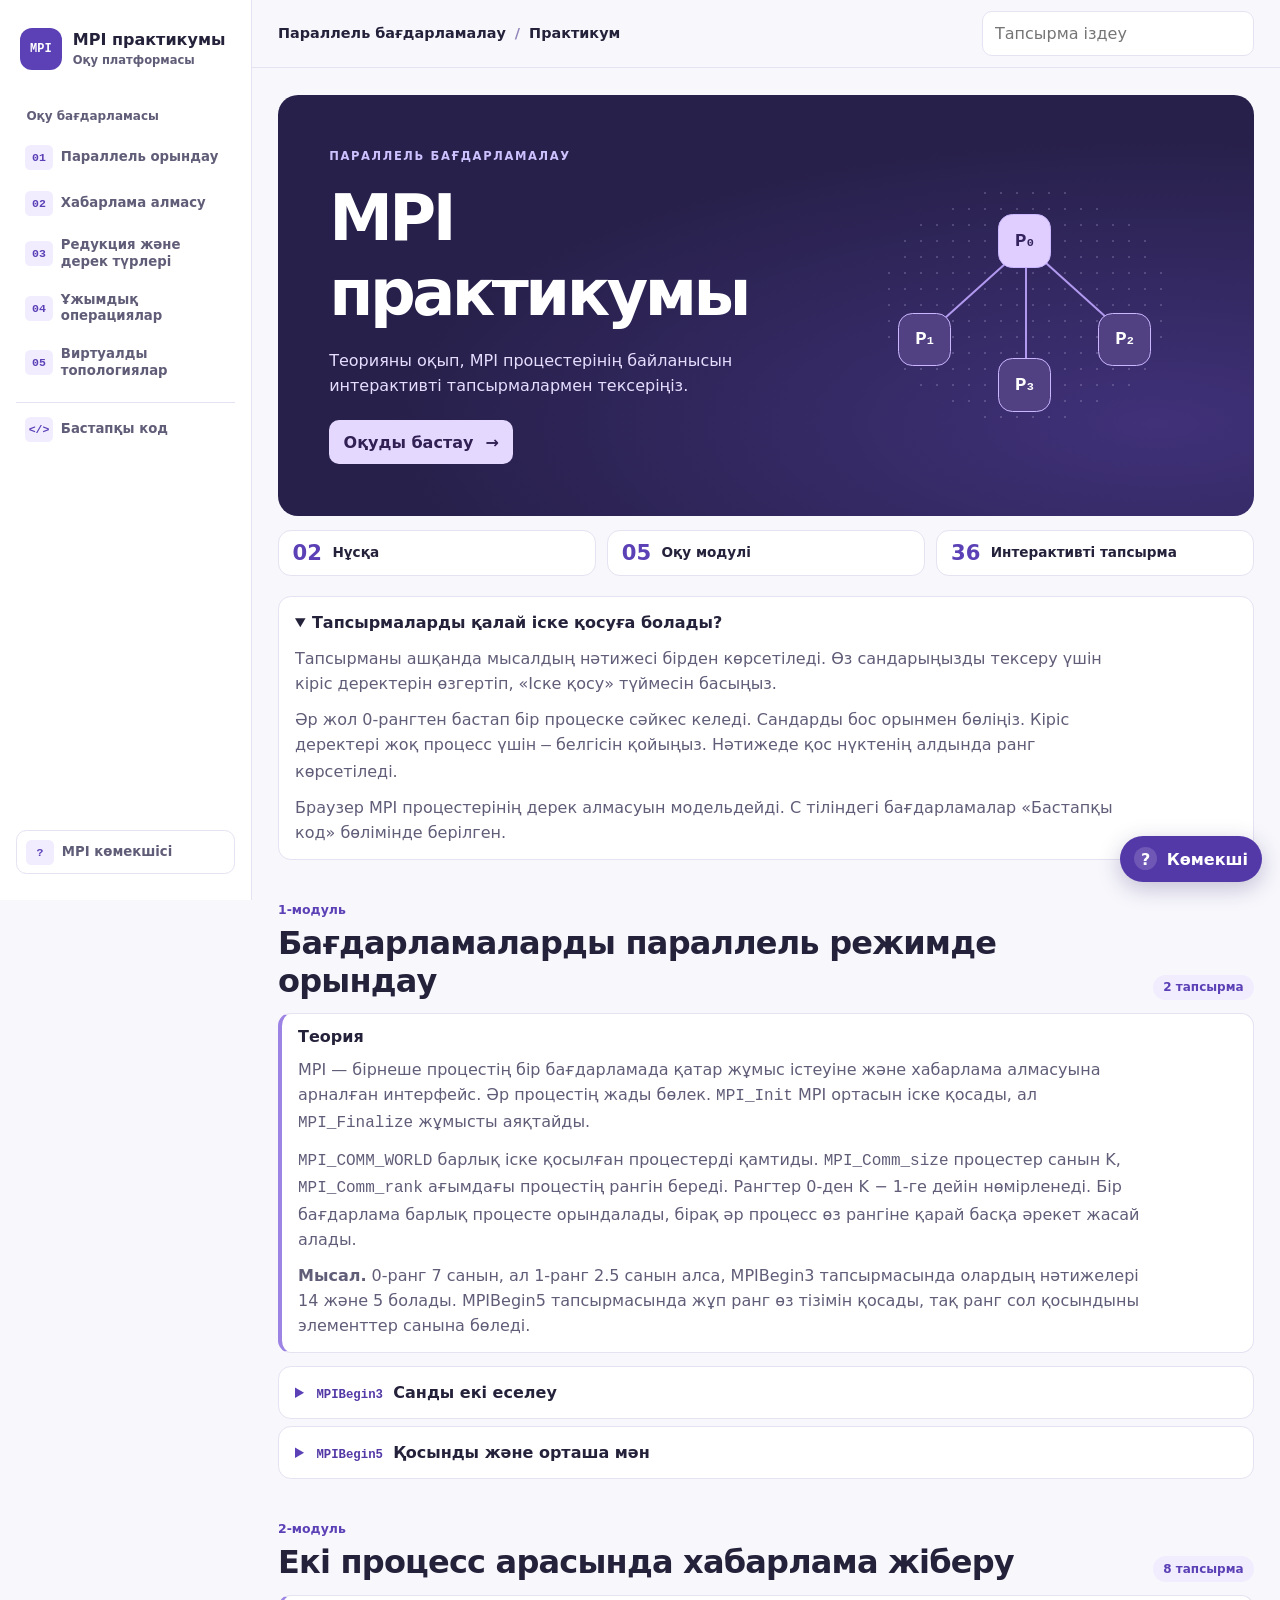
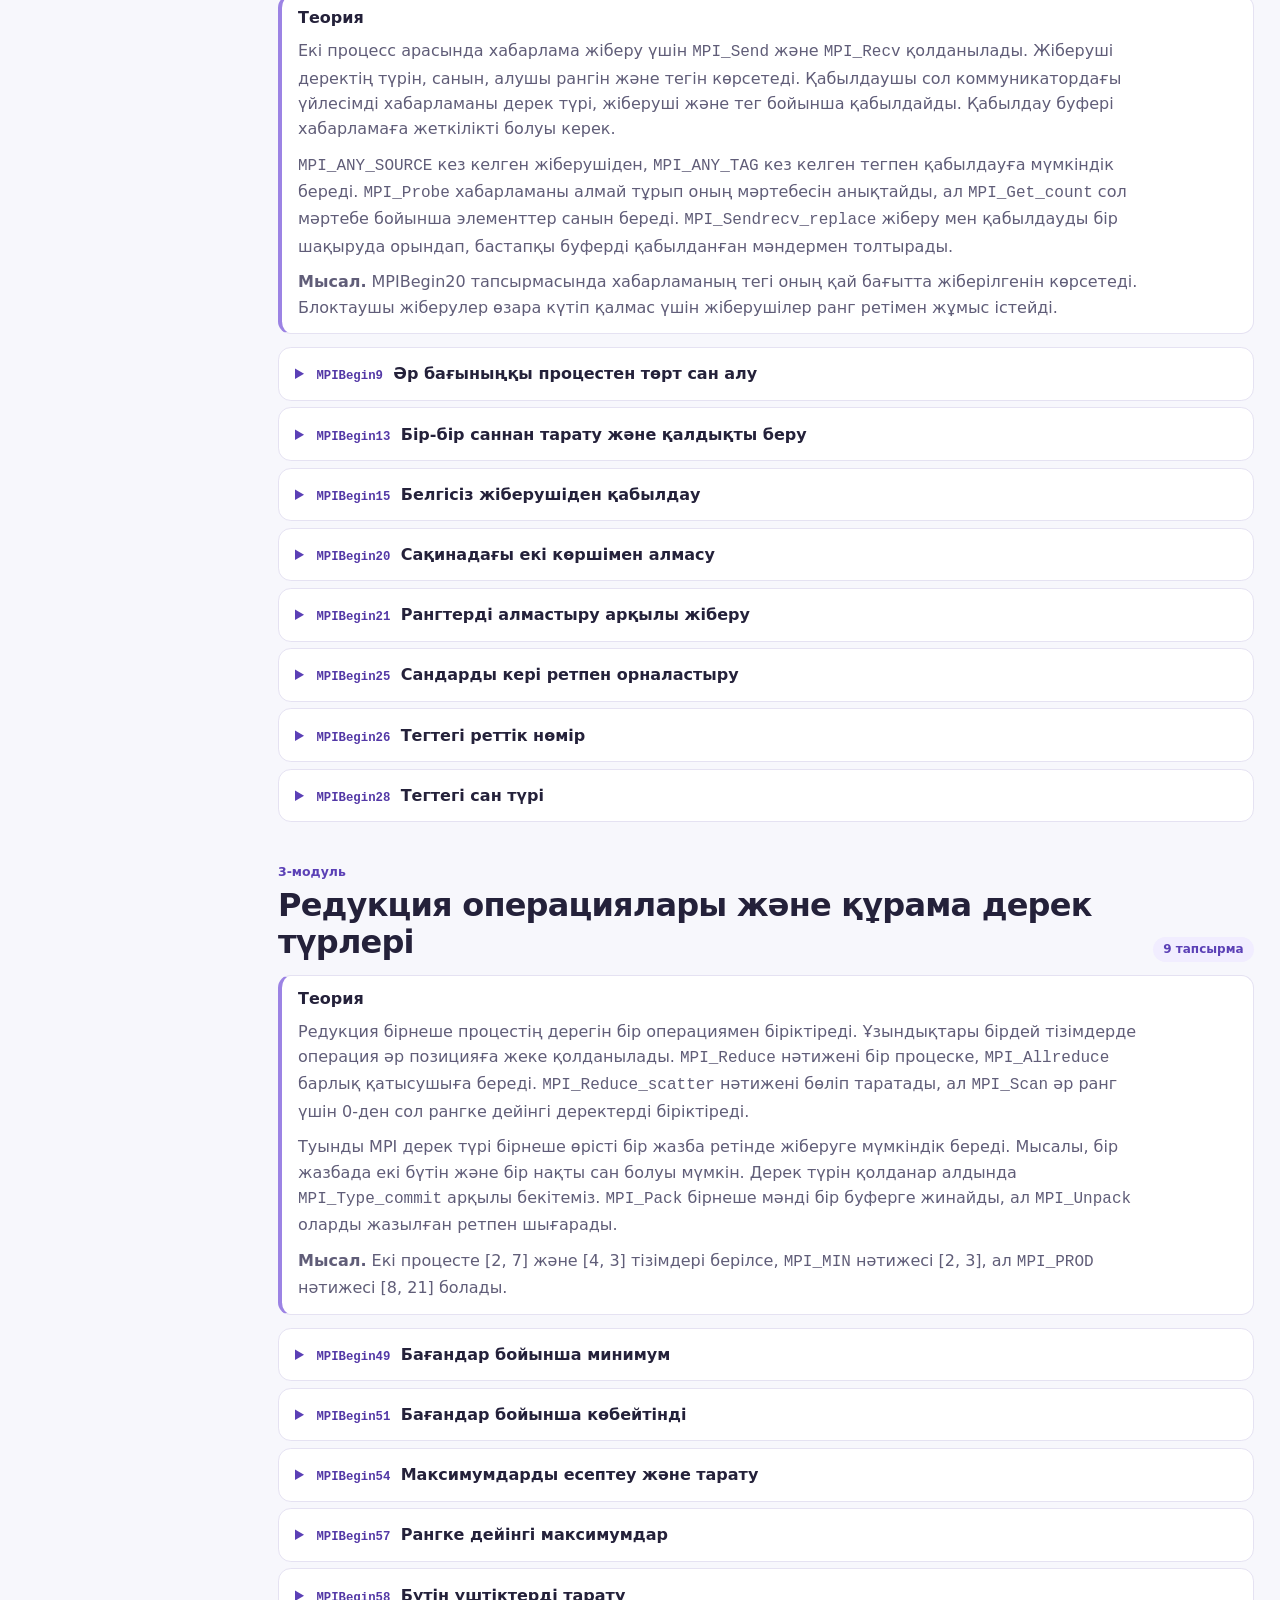
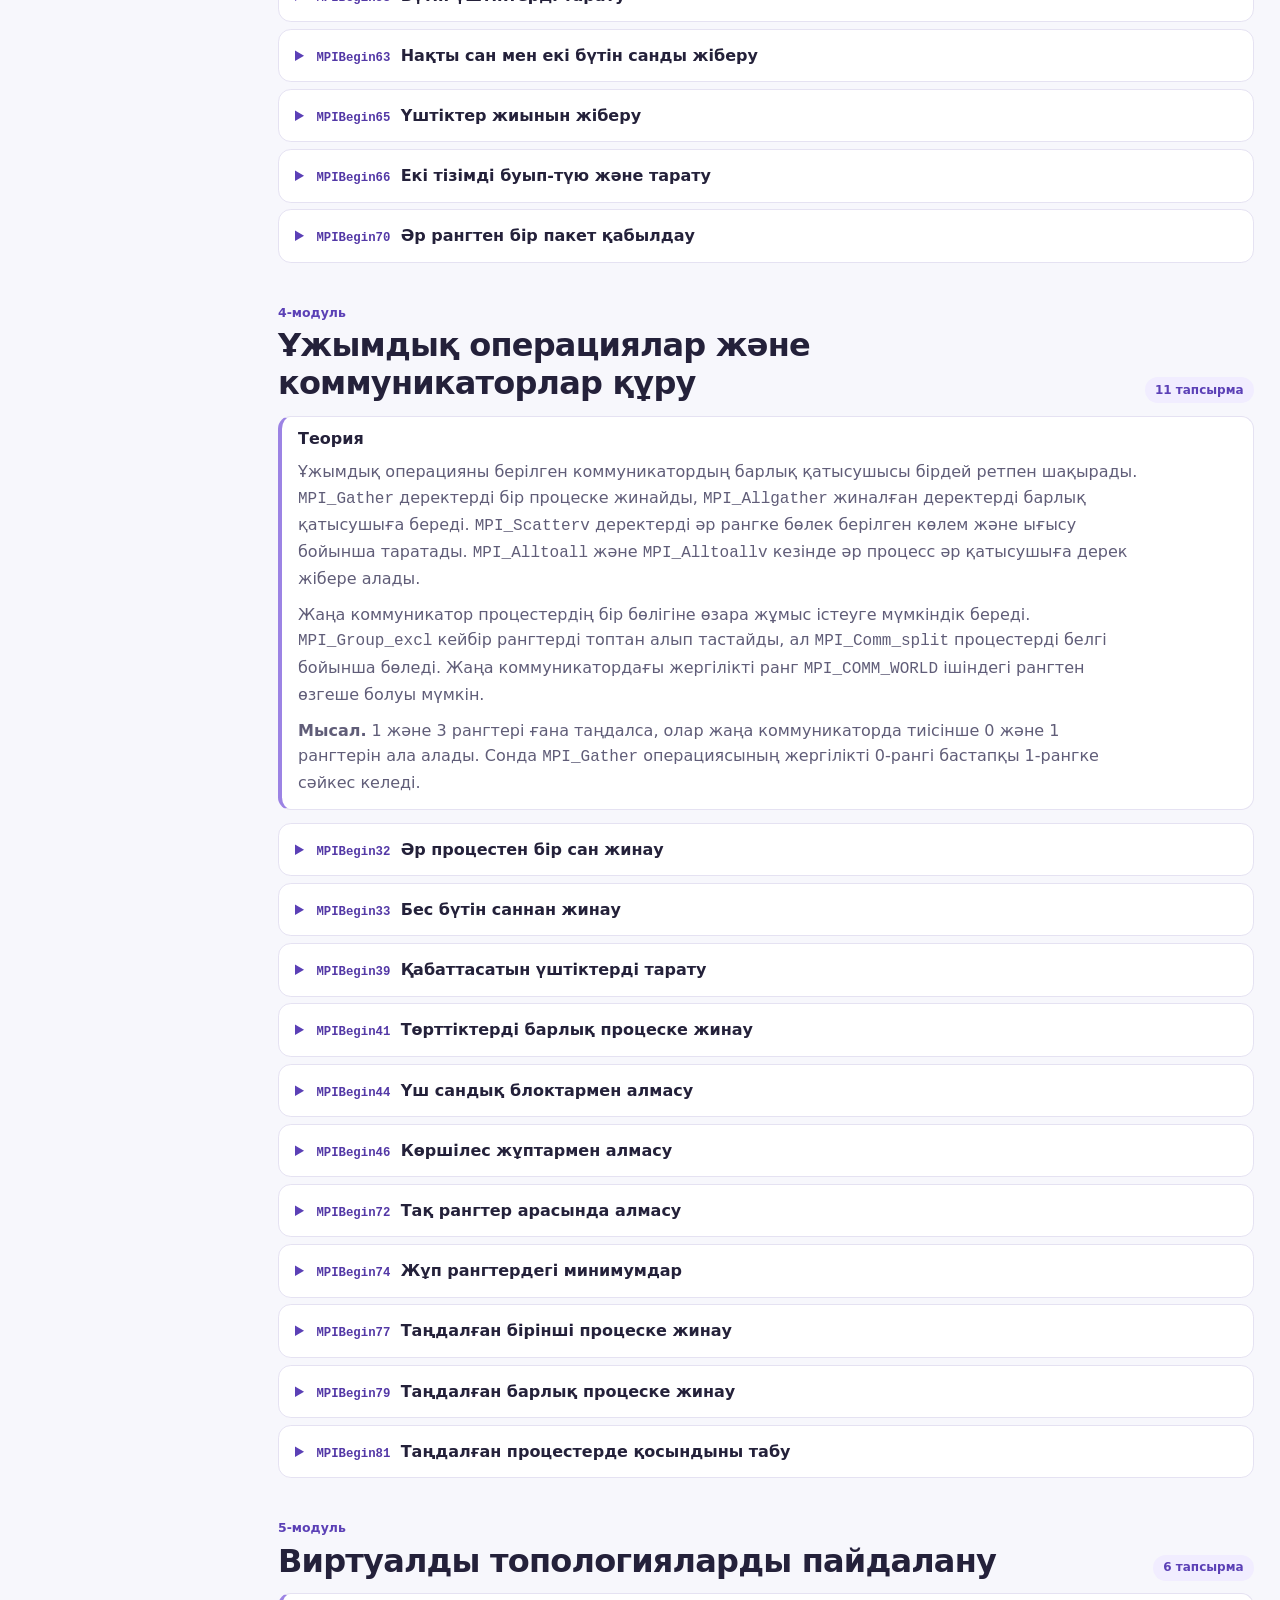
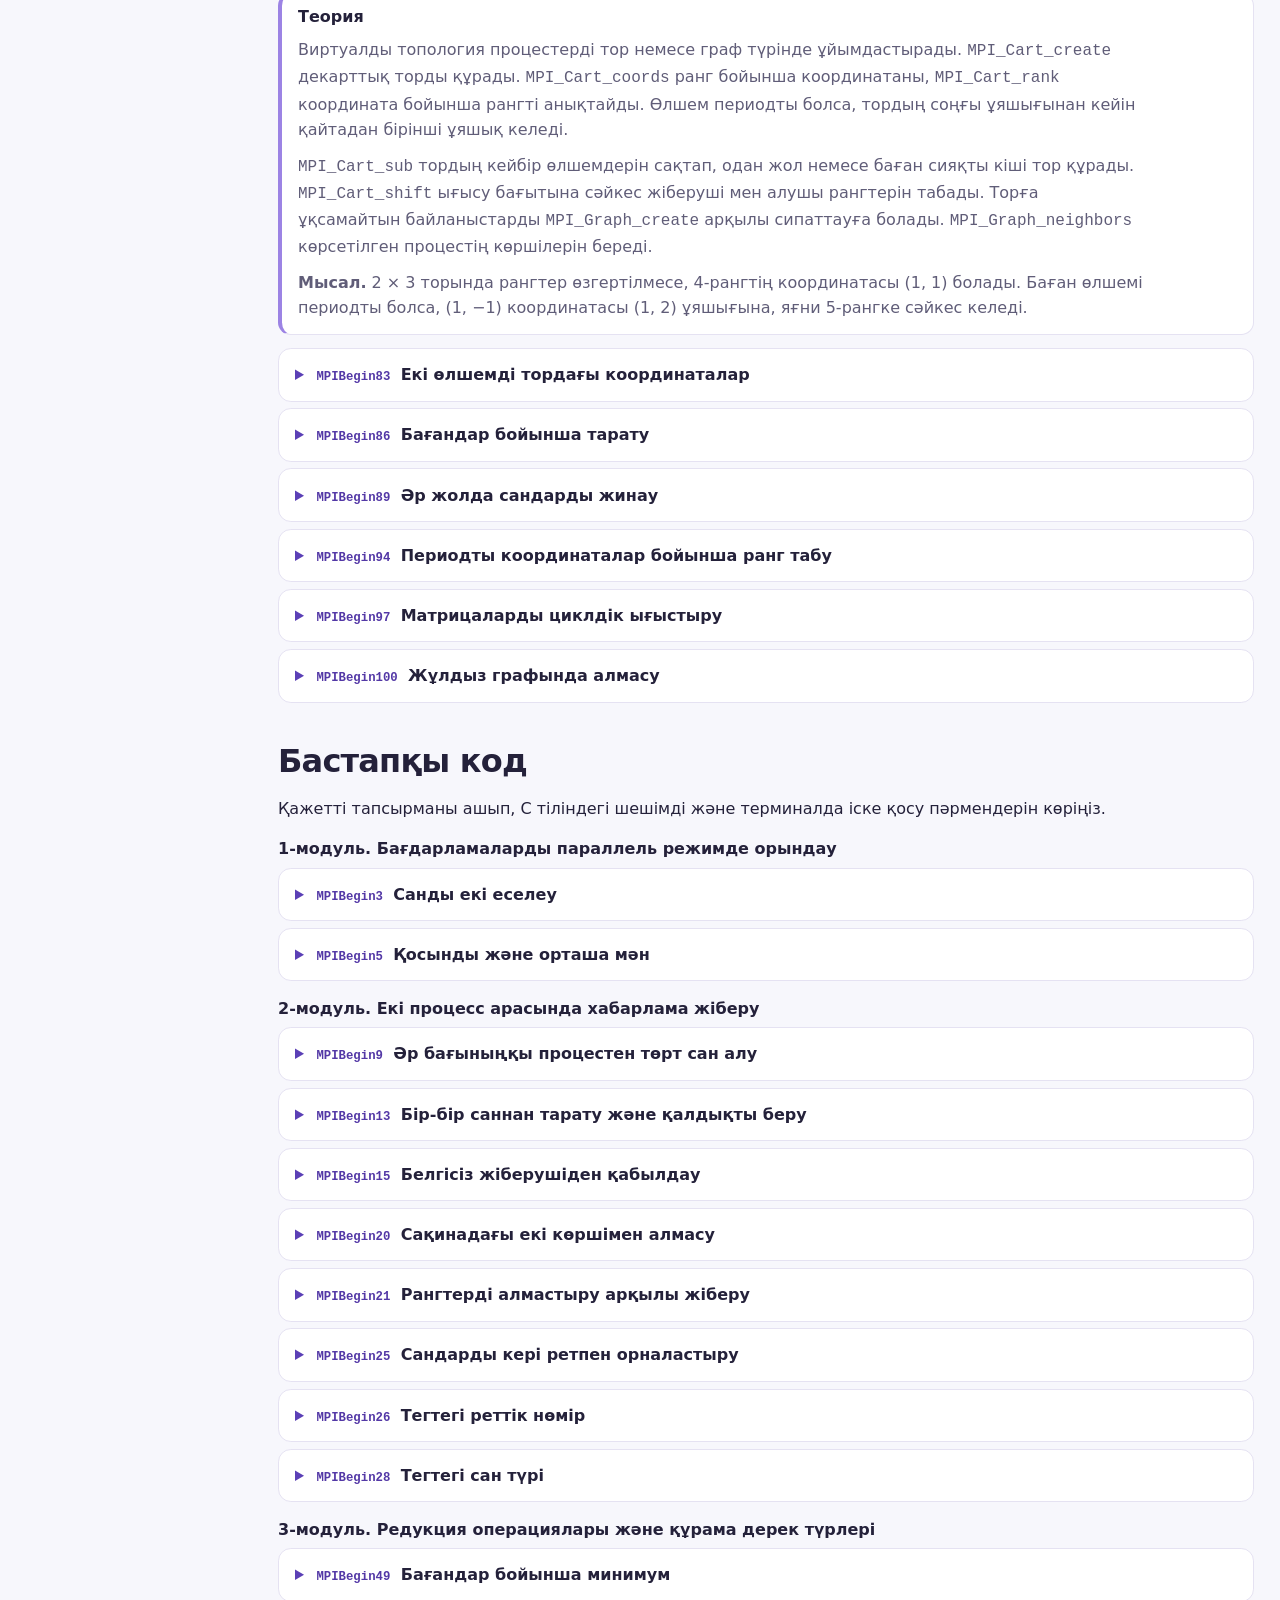
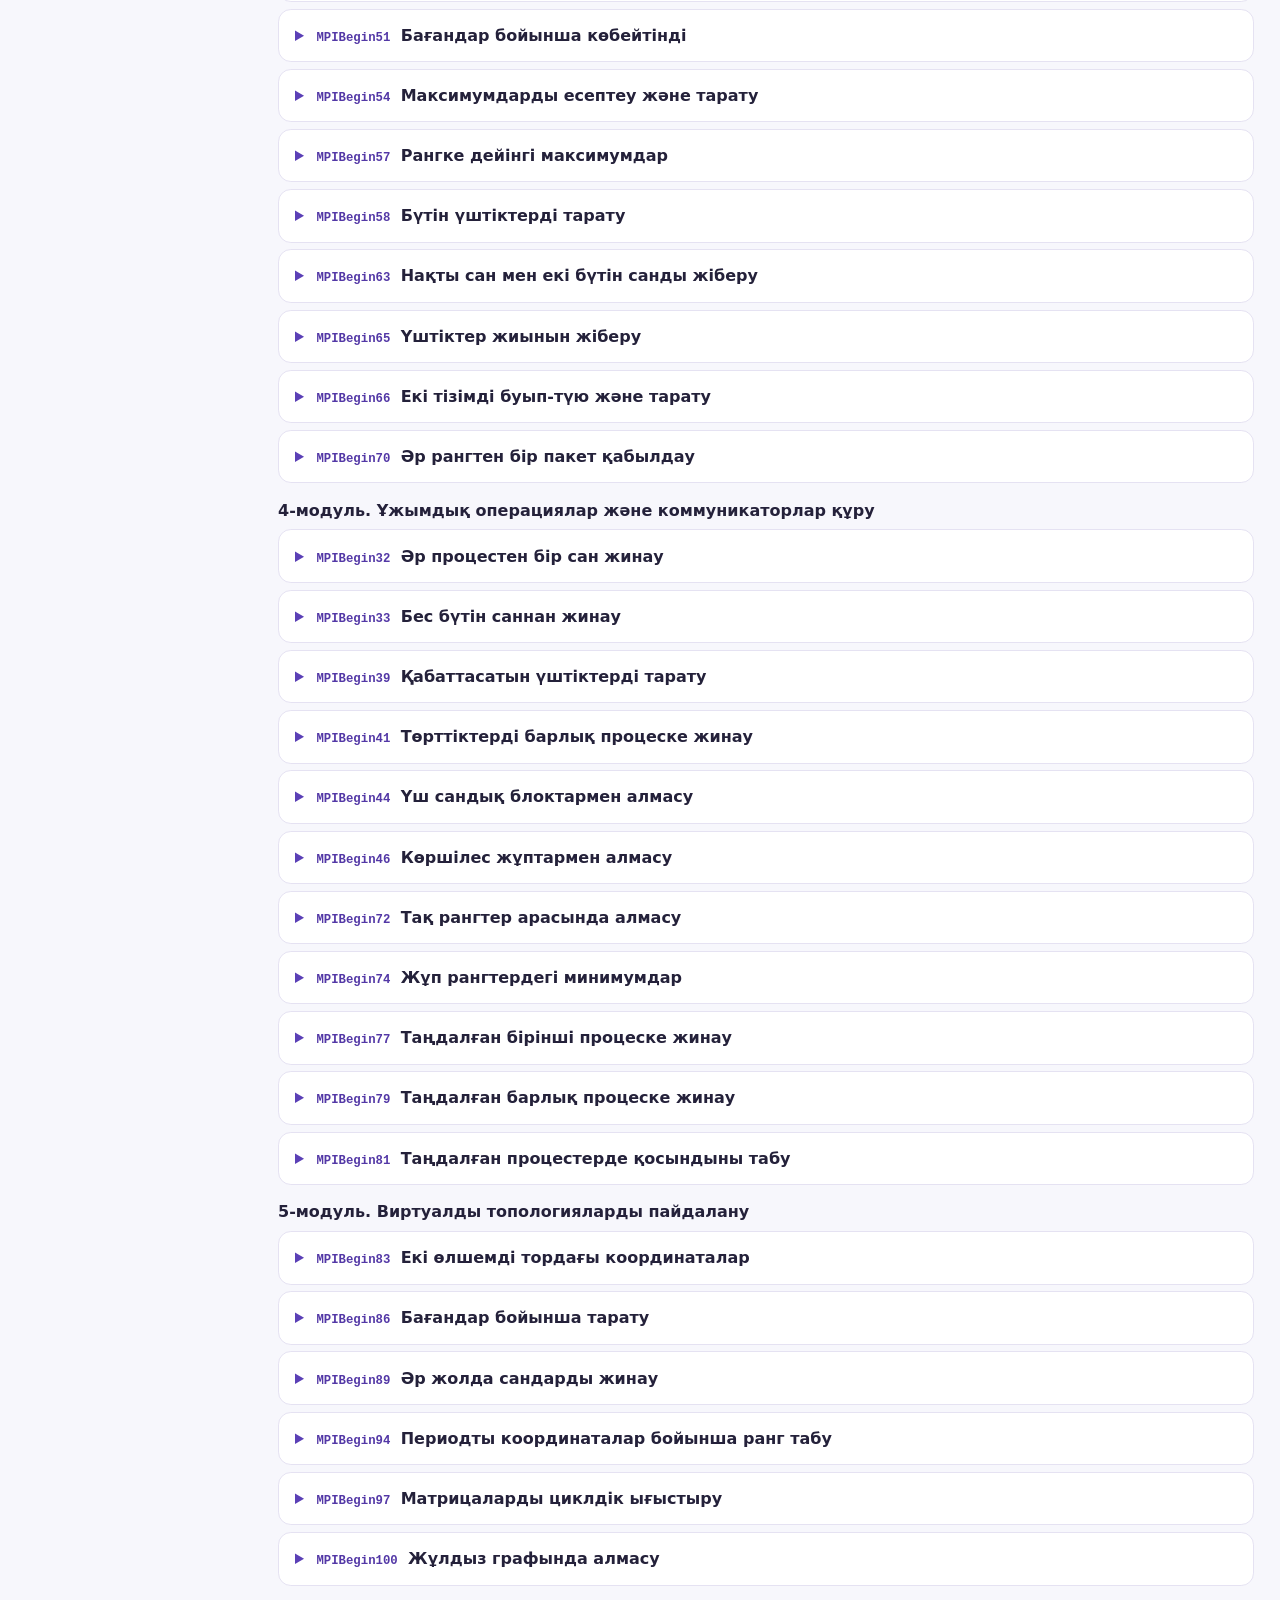
==== commit 112e7a69: "Қазақша оқу платформасы мен MPI көмекшісін қосу" ====
--- a/index.html
+++ b/index.html
@@ -6,63 +6,128 @@
 <meta name="description" content="MPI практикумының 2-нұсқасы. MPIBegin жинағындағы 36 тапсырманың шешімі.">
 <title>MPI практикумы · 2-нұсқа</title>
 <style>
-:root{color-scheme:light;--ink:#18313e;--muted:#4c6370;--accent:#00695f;--paper:#f2f7f6;--edge:#ccdfdc}
+:root{--ink:#24213a;--muted:#605d78;--accent:#5b40b6;--paper:#f7f7fc;--edge:#e5e2f2;--soft:#f1edff}
 *{box-sizing:border-box}
-html{scroll-padding-top:5.2rem}
-body{margin:0;background:var(--paper);color:var(--ink);font:16px/1.55 system-ui,sans-serif}
-.wrap{width:min(100% - 2rem, 64rem);margin-inline:auto}
-.hero{padding:3.5rem 0 3rem;background:#12343d;color:#fff}
-.hero p{margin:.6rem 0 0;color:#c4e2de;font-size:1.1rem}
-h1,h2,h3{line-height:1.2}
-h1{font-size:clamp(2.3rem,6vw,4.1rem);margin:0;letter-spacing:-.045em}
-nav{position:sticky;top:0;z-index:1;background:#fff;border-bottom:1px solid var(--edge)}
-nav .wrap{display:flex;gap:.35rem;overflow:auto;padding:.6rem 0}
-nav a,button{white-space:nowrap;border:1px solid var(--edge);border-radius:.55rem;background:#fff;color:var(--accent);padding:.43rem .65rem;font:inherit;font-weight:650;text-decoration:none}
-nav a:hover,button:hover{background:#e2f2ee}
-:focus-visible{outline:3px solid #008b7b;outline-offset:2px}
+html{scroll-padding-top:6rem}
+body{margin:0;color:var(--ink);background:var(--paper);font:16px/1.58 system-ui,sans-serif}
+[hidden]{display:none!important}
+a{color:var(--accent)}
+button,input,textarea{font:inherit}
 button{cursor:pointer}
-main{padding:1.7rem 0 3rem}
-.guide{border:1px solid var(--edge);background:white;border-radius:.8rem;padding:1rem 1.1rem}
-.guide summary{font-weight:700}
-.guide p{margin:.6rem 0 0;color:var(--muted)}
-.module{margin-top:2.3rem}
-.module-head{display:grid;grid-template-columns:1fr auto;align-items:end;gap:.25rem 1rem;margin-bottom:.85rem}
-.module-no{grid-column:1/-1;font-size:.85rem;color:var(--accent);font-weight:750}
-h2{margin:0;font-size:clamp(1.3rem,3vw,2rem);letter-spacing:-.02em}
-.count{color:var(--muted);font-size:.9rem}
-.task{border:1px solid var(--edge);border-radius:.7rem;background:#fff;margin-top:.45rem}
-summary{cursor:pointer}
-.task summary{display:list-item;padding:.85rem 1rem;color:var(--accent)}
-.task-id{font:650 .87rem ui-monospace,Consolas,monospace;margin-left:.3rem}
-.task-name{color:var(--ink);font-weight:650;margin-left:.8rem}
+:focus-visible{outline:3px solid #7355d4;outline-offset:3px}
+.sr-only,.skip:not(:focus){position:absolute;width:1px;height:1px;padding:0;overflow:hidden;clip-path:inset(50%);white-space:nowrap}
+.skip:focus{position:fixed;z-index:20;top:.6rem;left:.6rem;background:white;padding:.65rem}
+.platform{display:grid;grid-template-columns:15.75rem minmax(0,1fr);min-height:100vh}
+.sidebar{position:sticky;top:0;height:100dvh;overflow:auto;display:flex;flex-direction:column;align-self:start;background:#fff;border-right:1px solid var(--edge);padding:1.6rem 1rem}
+.brand{display:flex;align-items:center;gap:.7rem;text-decoration:none;color:var(--ink);font-weight:800;line-height:1.3;padding:.15rem .25rem}
+.brand-icon{display:grid;place-items:center;background:var(--accent);color:#fff;border-radius:.75rem;width:2.6rem;height:2.6rem;font:750 .75rem ui-monospace,monospace}
+.brand small{display:block;color:var(--muted);font-size:.72rem;font-weight:550;margin-top:.15rem}
+.course-nav{display:grid;gap:.25rem;margin-top:2rem}
+.nav-label{padding:.2rem .65rem .4rem;color:var(--muted);font-size:.75rem;font-weight:750}
+.course-nav a,.sidebar-help{display:flex;align-items:center;gap:.5rem;text-decoration:none;color:var(--muted);font-size:.83rem;font-weight:700;padding:.54rem .58rem;border-radius:.65rem;line-height:1.25}
+.course-nav a span,.sidebar-help span{display:grid;place-items:center;min-width:1.72rem;height:1.55rem;border-radius:.33rem;background:var(--soft);color:var(--accent);font:700 .72rem ui-monospace,monospace}
+.course-nav a:hover,.course-nav a[aria-current],.sidebar-help:hover{background:var(--soft);color:var(--accent)}
+.course-nav .nav-code{margin-top:.65rem;border-top:1px solid var(--edge);border-radius:0;padding-top:.85rem}
+.sidebar-help{margin-top:auto;text-align:left;background:white;border:1px solid var(--edge)}
+.wrap{width:min(100% - 3.25rem,76rem);margin-inline:auto}
+.topbar{position:sticky;top:0;z-index:3;background:#f7f7fcf5;border-bottom:1px solid var(--edge)}
+.topbar-inner{display:flex;align-items:center;justify-content:space-between;gap:1rem;min-height:4.2rem}
+.top-title{color:var(--ink);text-decoration:none;font-size:.9rem;font-weight:750}
+.top-title span{color:#9386bb;margin-inline:.25rem}
+.search-box{position:relative;width:min(17rem,42vw)}
+.search-box input,.chat-form input{width:100%;min-width:0;border:1px solid var(--edge);border-radius:.62rem;background:#fff;color:var(--ink);padding:.55rem .75rem}
+.search-results{position:absolute;z-index:4;right:0;top:calc(100% + .4rem);width:min(21rem,85vw);max-height:65vh;overflow:auto;background:#fff;border:1px solid var(--edge);border-radius:.75rem;box-shadow:0 12px 32px #31245822;padding:.38rem}
+.search-results a,.search-results p{display:block;padding:.5rem .6rem;margin:0;border-radius:.42rem;font-size:.9rem}
+.search-results a{text-decoration:none}
+.search-results a:hover{background:var(--soft)}
+main{padding:1.7rem 0 5rem}
+.hero{position:relative;isolation:isolate;overflow:hidden;display:grid;grid-template-columns:1.45fr 1fr;min-height:19rem;align-items:center;background:radial-gradient(ellipse at 90% 78%,#403179,transparent 62%),#27204a;color:#fff;border-radius:1.25rem;padding:clamp(1.55rem,4vw,3.2rem)}
+.hero-content{position:relative;z-index:1}
+.eyebrow{font-size:.72rem;letter-spacing:.14em;font-weight:750;color:#cdc1ff;margin:0 0 1rem}
+h1,h2,h3{line-height:1.18}
+h1{font-size:clamp(2.1rem,5vw,4.35rem);letter-spacing:-.055em;margin:0}
+.hero-description{color:#e6ddff;max-width:41ch;margin:1rem 0 1.35rem}
+.hero-button{display:inline-flex;gap:.75rem;align-items:center;background:#e5d8ff;color:#302053;text-decoration:none;font-weight:800;border-radius:.62rem;padding:.6rem .9rem}
+.hero-button:hover{background:#fff}
+.topology{position:relative;width:min(100%,18rem);height:15rem;justify-self:center;background:radial-gradient(circle,#dfd5ff34 1px,transparent 1px) 0 0 / 16px 16px;border-radius:50%}
+.node{position:absolute;z-index:1;display:grid;place-content:center;grid-auto-flow:column;align-items:baseline;width:3.35rem;height:3.35rem;border:1px solid #cbb7ff;border-radius:.9rem;background:#514183;color:white;font:700 1.2rem ui-monospace,monospace}
+.node span{font-size:.74rem}.node-root{top:12%;left:calc(50% - 1.68rem);background:#dfceff;color:#34235e}.node-left{top:53%;left:6%}.node-right{top:53%;right:6%}.node-bottom{top:72%;left:calc(50% - 1.68rem)}
+.network-arm{position:absolute;left:50%;top:25%;height:52%;width:2px;background:#b299f0;transform-origin:top}
+.arm-left{transform:rotate(48deg)}.arm-right{transform:rotate(-48deg)}
+.course-facts{display:grid;grid-template-columns:repeat(3,1fr);gap:.72rem;margin:.9rem 0 1.25rem}
+.course-facts div{display:flex;gap:.65rem;align-items:center;padding:.7rem .85rem;border:1px solid var(--edge);border-radius:.8rem;background:white}
+.course-facts strong{color:var(--accent);font-size:1.32rem;line-height:1}.course-facts span{font-weight:650;font-size:.85rem}
+.guide,.task,.theory{border:1px solid var(--edge);background:white;border-radius:.8rem}
+.guide,.theory{padding:.85rem 1rem}.guide summary,.theory h3{font-weight:800}.guide p,.theory p{max-width:83ch;color:var(--muted);margin:.65rem 0 0}
+.module{margin-top:2.5rem}.module-head{display:grid;grid-template-columns:1fr auto;align-items:end;gap:.3rem .85rem;margin-bottom:.8rem}
+.module-no{grid-column:1/-1;color:var(--accent);font-size:.78rem;font-weight:800}
+h2{margin:0;font-size:clamp(1.35rem,3vw,2rem);letter-spacing:-.025em}.count{white-space:nowrap;color:var(--accent);background:var(--soft);border-radius:1rem;padding:.2rem .65rem;font-size:.75rem;font-weight:750}
+h3{font-size:1rem;margin:1.15rem 0 .55rem}.theory{border-left:.25rem solid #9c83e4;margin-bottom:.8rem}.theory h3{margin:0}
+summary{cursor:pointer}.task{margin-top:.42rem}.task summary{padding:.82rem 1rem;color:var(--accent)}.task summary:hover{background:#f7f4ff;border-radius:.78rem}
+.task-id{font:700 .77rem ui-monospace,Consolas,monospace;margin-left:.28rem;color:#5338a6}.task-name{color:var(--ink);font-weight:700;margin-left:.65rem}
 .task[open] summary{border-bottom:1px solid var(--edge)}
-.task-body{padding:.9rem 1rem 1.2rem}
-h3{font-size:1rem;margin:1.2rem 0 .5rem}
-.task-body>h3:first-child{margin-top:0}
-.task-body p{max-width:78ch;margin:.45rem 0}
-.code-head{display:flex;flex-wrap:wrap;align-items:center;justify-content:space-between;gap:.4rem;margin:1.2rem 0 .5rem}
-.code-head h3{margin:0}
-.actions{display:flex;flex-wrap:wrap;gap:.4rem}
-.actions button{font-size:.85rem}
-pre{margin:0;background:#172c36;color:#edf7f5;border-radius:.55rem;padding:.85rem 1rem;overflow:auto;tab-size:4}
-pre code{font: .86rem/1.55 ui-monospace,Consolas,monospace}
-.source{max-height:31rem}
-#feedback{position:fixed;right:1rem;bottom:1rem;background:#12343d;color:#fff;border-radius:.55rem;padding:.5rem .8rem}
-#feedback:empty{display:none}
-@media(max-width:520px){.hero{padding:2.5rem 0 2rem}.task-name{display:block;margin:.2rem 0 0}.count{display:none}.task-body{padding:.8rem}}
-.runner{display:grid;gap:.55rem;margin:1rem 0;padding:1rem;border:1px solid var(--edge);border-radius:.7rem;background:#f6fbfa}
-.runner label{font-weight:700}.runner textarea,.runner output{font:.95rem/1.45 ui-monospace,Consolas,monospace;padding:.65rem .75rem;border-radius:.5rem}
-.runner textarea{width:100%;border:1px solid var(--edge);resize:vertical;color:var(--ink);background:#fff}
-.runner button[type=submit]{background:var(--accent);border-color:var(--accent);color:#fff}.runner button[type=submit]:hover{background:#00564e}
-.runner output{display:block;white-space:pre-wrap;overflow-wrap:anywhere;background:#172c36;color:#edf7f5}.runner output.error{background:#fbe8e4;color:#801e13}
-.task-link{display:inline-block;color:var(--accent);font-weight:650;text-underline-offset:.18em}
-.theory{border:1px solid var(--edge);border-left:.26rem solid var(--accent);border-radius:.65rem;background:#fff;padding:.9rem 1rem;margin-bottom:1rem}.theory h3{margin:0 0 .55rem}.theory p{max-width:85ch;margin:.6rem 0}.theory p:last-child{margin-bottom:0}
+.task-body{padding:.95rem 1rem 1.15rem}.task-body>h3:first-child{margin-top:0}.task-body p{max-width:78ch;margin:.45rem 0}
+.actions,.code-head{display:flex;flex-wrap:wrap;align-items:center;gap:.5rem}.code-head{justify-content:space-between;margin:1.1rem 0 .55rem}.code-head h3{margin:0}
+.actions button,.chat-prompts button,.chat-form button{border:1px solid var(--edge);border-radius:.6rem;background:#fff;color:var(--accent);font-size:.84rem;font-weight:750;padding:.43rem .65rem}.actions button:hover,.chat-prompts button:hover{background:var(--soft)}
+pre,.runner output{margin:0;background:#24203e;color:#f7f5ff;border-radius:.62rem;padding:.75rem .9rem;overflow:auto}
+pre code,.runner textarea,.runner output{font:.9rem/1.55 ui-monospace,Consolas,monospace}.source{max-height:31rem}
+.runner{display:grid;gap:.52rem;margin:1rem 0;padding:.9rem;border:1px solid var(--edge);border-radius:.74rem;background:#f8f6ff}
+.runner label{font-weight:750}.runner textarea{width:100%;padding:.65rem;border:1px solid var(--edge);border-radius:.55rem;resize:vertical;color:var(--ink);background:white}
+.runner button[type=submit],.chat-form button{color:#fff;background:var(--accent);border-color:var(--accent)}.runner button[type=submit]:hover,.chat-form button:hover{background:#493095}
+.runner output{display:block;white-space:pre-wrap;overflow-wrap:anywhere}.runner output.error{background:#fce9e9;color:#811e35}
+.task-link{font-weight:750;text-underline-offset:.19em}
+#feedback{position:fixed;z-index:6;right:1rem;bottom:4.6rem;background:#27204a;color:#fff;padding:.5rem .8rem;border-radius:.55rem}#feedback:empty{display:none}
+.chat-launch{position:fixed;right:1.1rem;bottom:1.1rem;z-index:5;border:0;border-radius:2rem;background:#5338a8;color:white;padding:.65rem .9rem;box-shadow:0 6px 22px #38256845;font-weight:750}.chat-launch span{display:inline-grid;place-items:center;width:1.45rem;height:1.45rem;background:#ffffff28;border-radius:50%;margin-right:.25rem}
+#chat-dialog{width:min(27rem,calc(100% - 1.35rem));max-height:calc(100dvh - 1.35rem);margin:auto 1rem 1rem auto;padding:0;border:1px solid var(--edge);border-radius:1rem;box-shadow:0 15px 50px #24144855;color:var(--ink)}
+#chat-dialog[open]{display:grid;grid-template-rows:auto minmax(5rem,1fr) auto auto}#chat-dialog::backdrop{background:#1d154657}
+.chat-header{display:flex;justify-content:space-between;align-items:start;background:#302354;color:white;padding:.9rem 1rem}
+.chat-header h2{font-size:1.12rem}.chat-header p{margin:.2rem 0 0;color:#e2d7ff;font-size:.79rem}.chat-header button{border:0;border-radius:.5rem;background:#ffffff24;color:white;width:2rem;height:2rem;line-height:1}
+.chat-log{overflow:auto;max-height:42vh;min-height:8rem;display:flex;flex-direction:column;gap:.6rem;padding:.8rem;background:#faf9ff}
+.message{padding:.57rem .65rem;margin:0;font-size:.88rem;max-width:91%;border-radius:.7rem;overflow-wrap:anywhere}
+.message.bot{align-self:start;background:#eee9ff}.message.user{align-self:end;background:#583aaf;color:white}
+.chat-prompts,.chat-form{display:flex;gap:.35rem;padding:.65rem .75rem}.chat-prompts{flex-wrap:wrap;padding-bottom:0}.chat-prompts button{font-size:.73rem}.chat-form input{font-size:.88rem}
+@media(max-width:960px){
+  html{scroll-padding-top:8.8rem}.platform{display:block}.sidebar{z-index:4;height:auto;display:block;overflow:visible;padding:.48rem .75rem}.brand{display:none}.course-nav{display:flex;overflow:auto;margin:0;gap:.23rem}.course-nav a{white-space:nowrap}.nav-label,.sidebar-help{display:none}.course-nav .nav-code{margin:0;border:0;border-radius:.65rem;padding:.54rem .58rem}.topbar{top:3.6rem}
+}
+@media(max-width:620px){
+  .wrap{width:calc(100% - 1.35rem)}.topbar-inner{min-height:3.6rem}.top-title{font-size:.76rem}.top-title span{margin:0}.hero{display:block;min-height:0}.topology{position:absolute;z-index:-1;width:10rem;height:9rem;right:-2rem;bottom:-2rem;opacity:.44}.node{width:2rem;height:2rem;font-size:.85rem}.node-root,.node-bottom{left:calc(50% - 1rem)}.course-facts{gap:.35rem}.course-facts div{display:grid;gap:.25rem;padding:.52rem}.course-facts span{font-size:.67rem}.task-name{display:block;margin:.15rem 0 0}.count{display:none}.task-body{padding:.75rem}.chat-launch{bottom:.65rem;right:.65rem}
+}
 </style>
 </head>
 <body>
-<header class="hero"><div class="wrap"><h1>MPI практикумы</h1><p>2-нұсқа · 5 модуль · 36 тапсырма</p></div></header>
-<nav aria-label="Бөлімдер"><div class="wrap"><a href="#module-1">1-модуль</a><a href="#module-2">2-модуль</a><a href="#module-3">3-модуль</a><a href="#module-4">4-модуль</a><a href="#module-5">5-модуль</a><a href="#code">Бастапқы код</a></div></nav>
-<main class="wrap">
+<a class="skip" href="#course">Негізгі мазмұнға өту</a>
+<div class="platform">
+<aside class="sidebar">
+  <a class="brand" href="#course"><span class="brand-icon" aria-hidden="true">MPI</span><span>MPI практикумы<small>Оқу платформасы</small></span></a>
+  <nav class="course-nav" aria-label="Оқу модульдері">
+    <span class="nav-label">Оқу бағдарламасы</span>
+    <a href="#module-1"><span>01</span> Параллель орындау</a>
+    <a href="#module-2"><span>02</span> Хабарлама алмасу</a>
+    <a href="#module-3"><span>03</span> Редукция және дерек түрлері</a>
+    <a href="#module-4"><span>04</span> Ұжымдық операциялар</a>
+    <a href="#module-5"><span>05</span> Виртуалды топологиялар</a>
+    <a class="nav-code" href="#code"><span aria-hidden="true">&lt;/&gt;</span> Бастапқы код</a>
+  </nav>
+  <button class="sidebar-help" type="button" data-chat-open><span aria-hidden="true">?</span> MPI көмекшісі</button>
+</aside>
+<div class="workspace">
+<header class="topbar"><div class="wrap topbar-inner">
+  <a href="#course" class="top-title">Параллель бағдарламалау <span>/</span> Практикум</a>
+  <div class="search-box">
+    <label class="sr-only" for="task-search">Тапсырма іздеу</label>
+    <input id="task-search" type="search" placeholder="Тапсырма іздеу" autocomplete="off" aria-controls="search-results" aria-expanded="false">
+    <div id="search-results" class="search-results" hidden></div>
+  </div>
+</div></header>
+<main class="wrap" id="course">
+<section class="hero" aria-labelledby="course-title">
+  <div class="hero-content"><p class="eyebrow">ПАРАЛЛЕЛЬ БАҒДАРЛАМАЛАУ</p>
+  <h1 id="course-title">MPI практикумы</h1>
+  <p class="hero-description">Теорияны оқып, MPI процестерінің байланысын интерактивті тапсырмалармен тексеріңіз.</p>
+  <a class="hero-button" href="#module-1">Оқуды бастау <span aria-hidden="true">→</span></a></div>
+  <div class="topology" aria-hidden="true"><div class="network-arm arm-left"></div><div class="network-arm arm-right"></div><div class="network-arm arm-bottom"></div><span class="node node-root">P<span>0</span></span><span class="node node-left">P<span>1</span></span><span class="node node-right">P<span>2</span></span><span class="node node-bottom">P<span>3</span></span></div>
+</section>
+<div class="course-facts" aria-label="Практикум мазмұны"><div><strong>02</strong><span>Нұсқа</span></div><div><strong>05</strong><span>Оқу модулі</span></div><div><strong>36</strong><span>Интерактивті тапсырма</span></div></div>
 <details class="guide" open><summary>Тапсырмаларды қалай іске қосуға болады?</summary><p>Тапсырманы ашқанда мысалдың нәтижесі бірден көрсетіледі. Өз сандарыңызды тексеру үшін кіріс деректерін өзгертіп, «Іске қосу» түймесін басыңыз.</p><p>Әр жол 0-рангтен бастап бір процеске сәйкес келеді. Сандарды бос орынмен бөліңіз. Кіріс деректері жоқ процесс үшін <code>—</code> белгісін қойыңыз. Нәтижеде қос нүктенің алдында ранг көрсетіледі.</p><p>Браузер MPI процестерінің дерек алмасуын модельдейді. C тіліндегі бағдарламалар «Бастапқы код» бөлімінде берілген.</p></details>
 <section class="module" id="module-1" aria-labelledby="title-1">
   <div class="module-head"><span class="module-no">1-модуль</span><h2 id="title-1">Бағдарламаларды параллель режимде орындау</h2><span class="count">2 тапсырма</span></div>
@@ -3585,6 +3650,14 @@
 mpiexec -n 7 ./MPIBegin100 &quot;10&quot; &quot;11&quot; &quot;12&quot; &quot;13&quot; &quot;14&quot; &quot;15&quot; &quot;16&quot;</code></pre>
         <p><a class="task-link" href="#task-100">Тапсырмаға оралу</a></p></div></details></section>
 </main>
+</div></div>
+<button class="chat-launch" type="button" data-chat-open aria-controls="chat-dialog"><span aria-hidden="true">?</span> Көмекші</button>
+<dialog id="chat-dialog" aria-labelledby="chat-title">
+  <div class="chat-header"><div><h2 id="chat-title">MPI көмекшісі</h2><p>Практикум бойынша сұрақтар</p></div><button type="button" id="chat-close" aria-label="Чатты жабу">×</button></div>
+  <div class="chat-log" id="chat-log" role="log" aria-live="polite"><p class="message bot">Сәлем! MPI туралы немесе тапсырманы қалай орындау керегі жайлы сұраңыз.</p></div>
+  <div class="chat-prompts" aria-label="Дайын сұрақтар"><button type="button">MPI деген не?</button><button type="button">Тапсырманы қалай іске қосамын?</button><button type="button">Код қайда?</button></div>
+  <form class="chat-form" id="chat-form"><label class="sr-only" for="chat-input">Сұрағыңыз</label><input id="chat-input" maxlength="200" required placeholder="Сұрағыңызды жазыңыз"><button type="submit">Жіберу</button></form>
+</dialog>
 <div id="feedback" role="status"></div>
 <script>
 
@@ -3927,6 +4000,170 @@
 }
 window.addEventListener("hashchange", revealTask);
 revealTask();
+const courseTasks = [...document.querySelectorAll(".module:not(#code) .task")].map(task => ({
+    id: task.id.slice(5),
+    title: task.querySelector(".task-name").textContent,
+    module: task.closest(".module").id
+}));
+const search = document.getElementById("task-search");
+const searchResults = document.getElementById("search-results");
+
+function normalize(text) {
+    return text.toLocaleLowerCase("kk").trim().replace(/\s+/g, " ");
+}
+
+function findTasks(query) {
+    const words = normalize(query).split(" ").filter(Boolean);
+    if (!words.length) return [];
+    return courseTasks.filter(task => {
+        const text = normalize("MPIBegin" + task.id + " " + task.id + " " + task.title);
+        return words.every(word => /^\d+$/.test(word) ? task.id === word : text.includes(word));
+    });
+}
+
+function hideSearch() {
+    searchResults.hidden = true;
+    search.setAttribute("aria-expanded", "false");
+}
+
+function showSearch() {
+    searchResults.replaceChildren();
+    if (!search.value.trim()) { hideSearch(); return; }
+    const matches = findTasks(search.value);
+    if (matches.length) {
+        matches.forEach(task => {
+            const link = document.createElement("a");
+            link.href = "#task-" + task.id;
+            link.textContent = "MPIBegin" + task.id + " · " + task.title;
+            searchResults.append(link);
+        });
+    } else {
+        const message = document.createElement("p");
+        message.textContent = "Тапсырма табылмады.";
+        searchResults.append(message);
+    }
+    searchResults.hidden = false;
+    search.setAttribute("aria-expanded", "true");
+}
+
+search.addEventListener("input", showSearch);
+search.addEventListener("focus", showSearch);
+search.addEventListener("keydown", event => {
+    if (event.key === "Escape") hideSearch();
+    if (event.key === "Enter" || event.key === "ArrowDown") {
+        const first = searchResults.hidden ? null : searchResults.querySelector("a");
+        if (first) {
+            event.preventDefault();
+            if (event.key === "Enter") first.click();
+            else first.focus();
+        }
+    }
+});
+searchResults.addEventListener("click", event => {
+    if (event.target.closest("a")) {
+        hideSearch();
+        setTimeout(revealTask, 0);
+    }
+});
+searchResults.addEventListener("keydown", event => {
+    if (event.key === "Escape") { search.focus(); hideSearch(); }
+});
+document.addEventListener("click", event => {
+    if (!event.target.closest(".search-box")) hideSearch();
+});
+
+const navigation = [...document.querySelectorAll(".course-nav a")];
+function updateNavigation() {
+    const hash = location.hash;
+    const task = courseTasks.find(item => hash === "#task-" + item.id);
+    const target = task ? "#" + task.module : hash.startsWith("#code") ? "#code" : hash;
+    navigation.forEach(link => {
+        if (link.hash === target) link.setAttribute("aria-current", "location");
+        else link.removeAttribute("aria-current");
+    });
+}
+window.addEventListener("hashchange", updateNavigation);
+updateNavigation();
+
+const faq = [
+    [/mpi_comm_(rank|size)|ранг|жергілікті ранг/i, "Ранг — процесс нөмірі. MPI_Comm_rank ағымдағы рангті, MPI_Comm_size коммуникатордағы процестер санын береді.", "#module-1"],
+    [/mpi_sendrecv_replace|mpi_sendrecv/i, "MPI_Sendrecv бір шақыруда хабарлама жібереді және қабылдайды. MPI_Sendrecv_replace қабылданған деректі жіберу буферінің өзіне жазады.", "#module-2"],
+    [/mpi_any_source|mpi_any_tag|mpi_get_count|mpi_probe/i, "MPI_Probe хабарламаны алмай тұрып оның мәртебесін тексереді. MPI_Get_count элементтер санын анықтайды. MPI_ANY_SOURCE кез келген жіберушіні, MPI_ANY_TAG кез келген тегті қабылдауға мүмкіндік береді.", "#module-2"],
+    [/mpi_send|mpi_recv|хабарлама|тег/i, "MPI_Send деректі басқа рангке жібереді, MPI_Recv оны қабылдайды. Тег бір коммуникатордағы хабарламаларды ажыратуға көмектеседі.", "#module-2"],
+    [/mpi_allreduce|mpi_reduce|mpi_scan|редукц|минимум|максимум/i, "Редукция бірнеше процестің деректерін біріктіреді. MPI_Reduce нәтижені бір процеске, MPI_Allreduce барлық қатысушыға береді. MPI_Scan нәтижені әр рангке дейін есептейді.", "#module-3"],
+    [/mpi_pack|mpi_unpack|туынды|буып/i, "Туынды дерек түрі бірнеше өрісті бір жазба ретінде сипаттайды. MPI_Pack мәндерді буферге жинайды, MPI_Unpack оларды сол ретпен шығарады.", "#module-3"],
+    [/mpi_allgather|mpi_gather|mpi_scatterv|mpi_alltoall|ұжымдық/i, "MPI_Gather деректерді бір рангке жинайды. MPI_Allgather жиналған деректерді бәріне береді. MPI_Scatterv блоктарды берілген ығысулар бойынша таратады.", "#module-4"],
+    [/mpi_comm_split|mpi_comm_world|коммуникатор/i, "Коммуникатор MPI операциясына қай процестер қатысатынын анықтайды. MPI_COMM_WORLD барлық процесті қамтиды, MPI_Comm_split оларды топтарға бөледі.", "#module-4"],
+    [/mpi_cart|mpi_graph|топологи|декарт|граф|координат/i, "MPI процестерді тор немесе граф түрінде ұйымдастыра алады. MPI_Cart_create тор құрады, MPI_Cart_coords рангтің координатасын табады, MPI_Graph_neighbors көршілерді береді.", "#module-5"],
+    [/код|бастапқы|жүкте|mpicc/i, "«Бастапқы код» бөлімінен тапсырманы ашыңыз. Сол жерде C коды, көшіру түймесі және MPI арқылы терминалда іске қосу пәрмендері бар.", "#code"],
+    [/іске қос|қалай орында|қалай баст|енгіз|деректер|нәтиже/i, "Тапсырманы ашыңыз. Әр рангке бір жол жазыңыз, сандарды бос орынмен бөліңіз. Дерегі жоқ рангке — белгісін қойыңыз. Содан кейін «Іске қосу» түймесін басыңыз.", "#course"],
+    [/неше|қанша|модуль/i, "Практикумда 5 модуль және 36 тапсырма бар. Модульді мәзірден таңдауға немесе тапсырманы іздеу жолағына оның нөмірін жазуға болады.", "#course"],
+    [/mpi_init|mpi_finalize/i, "MPI_Init MPI ортасын іске қосады, MPI_Finalize оны аяқтайды. MPI операциялары осы екі шақырудың арасында орындалады.", "#module-1"],
+    [/^mpi[?!.]*$|mpi деген|mpi не|mpi қалай|параллель/i, "MPI — бөлек жады бар бірнеше процесс арасында хабарлама алмасуға арналған стандарт. Процестер бір бағдарлама бөліктерін қатар орындай алады.", "#module-1"],
+    [/^сәлем|^салем|^ассалаумағалейкүм/i, "Сәлем! MPI, тапсырмалар немесе бастапқы код туралы сұраңыз."],
+    [/^рақмет|^рахмет/i, "Оқуыңызға сәттілік!"]
+];
+
+function answerFor(question) {
+    const query = normalize(question);
+    const number = query.match(/(?:mpibegin\s*|тапсырма\s*)(\d+)|\b(\d+)\s*[-–]?\s*тапсырма/);
+    if (number) {
+        const id = number[1] || number[2];
+        const task = courseTasks.find(item => item.id === id);
+        if (!task) return ["Бұл нөмір 2-нұсқада кездеспейді. Мәзірден модульді таңдаңыз немесе тапсырманы іздеңіз."];
+        if (/код|бастапқы/i.test(query)) return ["MPIBegin" + id + " тапсырмасының C коды.", "#code-" + id, "Кодты ашу"];
+        return ["MPIBegin" + id + " · " + task.title + ". Тапсырмада шарт, шешім және іске қосуға дайын мысал бар.", "#task-" + id, "Тапсырманы ашу"];
+    }
+    const match = faq.find(([pattern]) => pattern.test(query));
+    return match ? match.slice(1) : ["Бұл сұраққа дайын жауабым жоқ. «MPI деген не?», «Редукция деген не?» немесе «MPIBegin20» деп сұрап көріңіз."];
+}
+
+const chatDialog = document.getElementById("chat-dialog");
+const chatLog = document.getElementById("chat-log");
+const chatInput = document.getElementById("chat-input");
+const chatForm = document.getElementById("chat-form");
+
+function appendMessage(text, who, href, label) {
+    const message = document.createElement("p");
+    message.className = "message " + who;
+    message.textContent = text;
+    if (href) {
+        const link = document.createElement("a");
+        link.href = href;
+        link.textContent = label || "Бөлімді ашу";
+        message.append(" ", link);
+    }
+    chatLog.append(message);
+}
+
+function ask(question) {
+    const normalized = question.trim();
+    if (!normalized) return;
+    appendMessage(normalized, "user");
+    const [reply, href, label] = answerFor(normalized);
+    appendMessage(reply, "bot", href, label);
+    chatLog.scrollTop = chatLog.scrollHeight;
+}
+
+document.querySelectorAll("[data-chat-open]").forEach(button => button.addEventListener("click", () => {
+    if (!chatDialog.open) chatDialog.showModal();
+    chatInput.focus();
+}));
+document.getElementById("chat-close").addEventListener("click", () => chatDialog.close());
+chatLog.addEventListener("click", event => {
+    if (event.target.closest("a")) {
+        chatDialog.close();
+        setTimeout(revealTask, 0);
+    }
+});
+document.querySelectorAll(".chat-prompts button").forEach(button => {
+    button.addEventListener("click", () => ask(button.textContent));
+});
+chatForm.addEventListener("submit", event => {
+    event.preventDefault();
+    ask(chatInput.value);
+    chatInput.value = "";
+});
 </script>
 </body>
 </html>
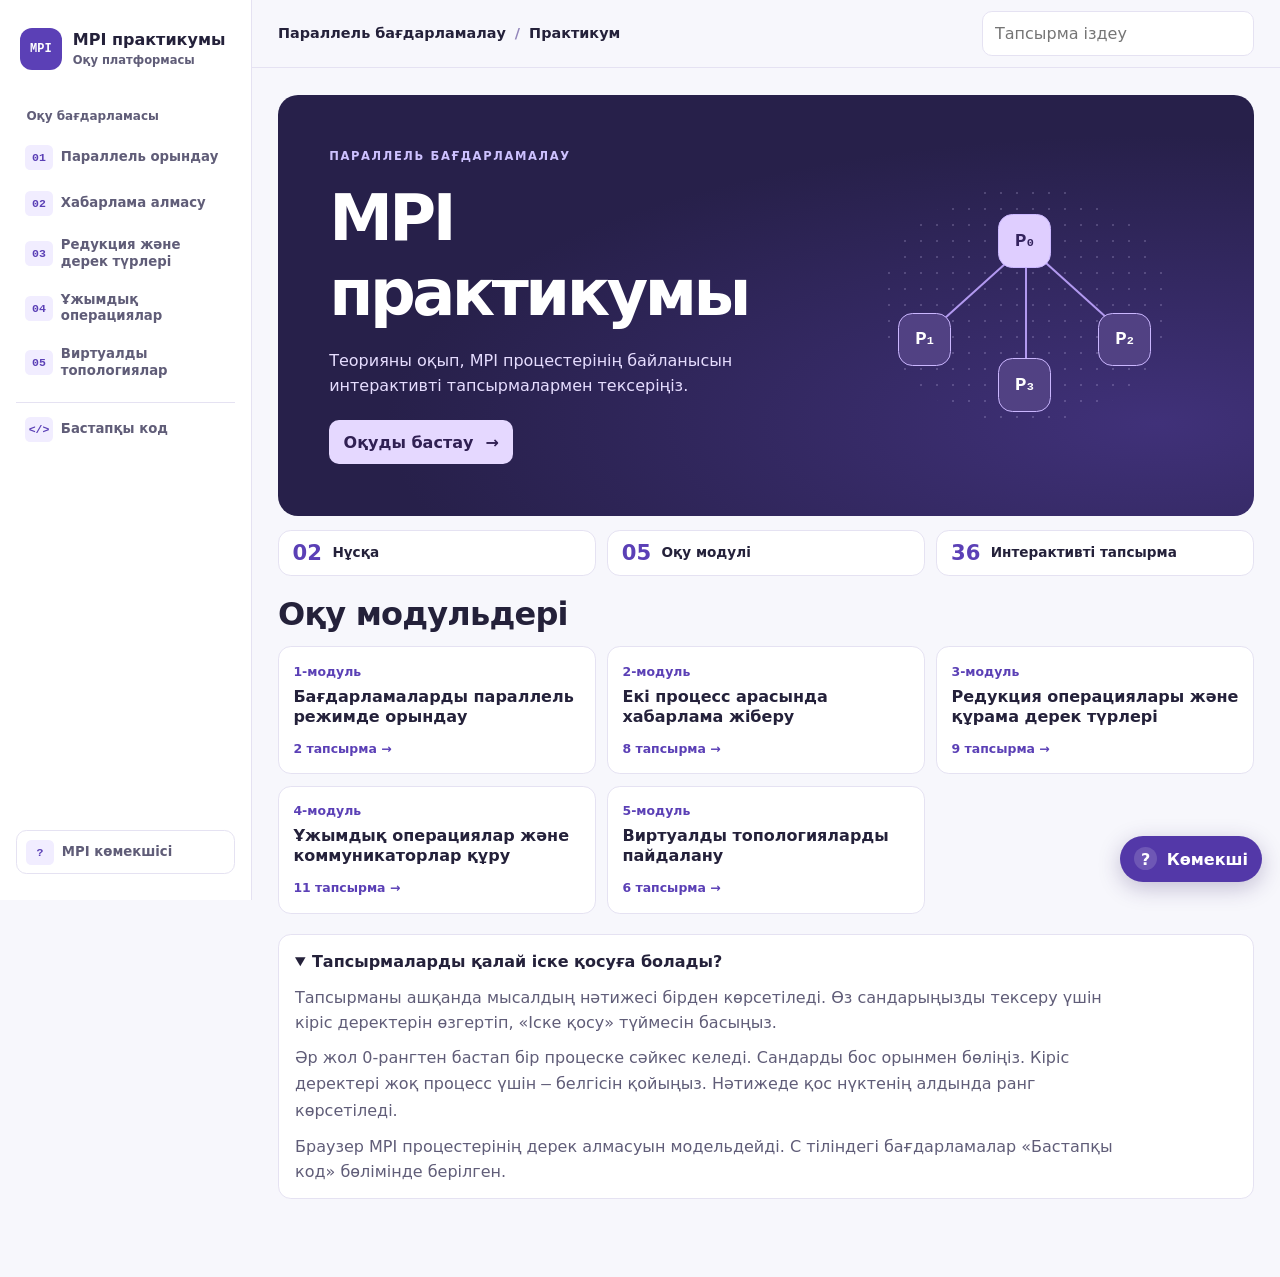
==== commit 49f54aea: "Модульдерді жеке беттерге бөліп, MPI көмекшісін кеңейту" ====
--- a/index.html
+++ b/index.html
@@ -5,108 +5,21 @@
 <meta name="viewport" content="width=device-width, initial-scale=1">
 <meta name="description" content="MPI практикумының 2-нұсқасы. MPIBegin жинағындағы 36 тапсырманың шешімі.">
 <title>MPI практикумы · 2-нұсқа</title>
-<style>
-:root{--ink:#24213a;--muted:#605d78;--accent:#5b40b6;--paper:#f7f7fc;--edge:#e5e2f2;--soft:#f1edff}
-*{box-sizing:border-box}
-html{scroll-padding-top:6rem}
-body{margin:0;color:var(--ink);background:var(--paper);font:16px/1.58 system-ui,sans-serif}
-[hidden]{display:none!important}
-a{color:var(--accent)}
-button,input,textarea{font:inherit}
-button{cursor:pointer}
-:focus-visible{outline:3px solid #7355d4;outline-offset:3px}
-.sr-only,.skip:not(:focus){position:absolute;width:1px;height:1px;padding:0;overflow:hidden;clip-path:inset(50%);white-space:nowrap}
-.skip:focus{position:fixed;z-index:20;top:.6rem;left:.6rem;background:white;padding:.65rem}
-.platform{display:grid;grid-template-columns:15.75rem minmax(0,1fr);min-height:100vh}
-.sidebar{position:sticky;top:0;height:100dvh;overflow:auto;display:flex;flex-direction:column;align-self:start;background:#fff;border-right:1px solid var(--edge);padding:1.6rem 1rem}
-.brand{display:flex;align-items:center;gap:.7rem;text-decoration:none;color:var(--ink);font-weight:800;line-height:1.3;padding:.15rem .25rem}
-.brand-icon{display:grid;place-items:center;background:var(--accent);color:#fff;border-radius:.75rem;width:2.6rem;height:2.6rem;font:750 .75rem ui-monospace,monospace}
-.brand small{display:block;color:var(--muted);font-size:.72rem;font-weight:550;margin-top:.15rem}
-.course-nav{display:grid;gap:.25rem;margin-top:2rem}
-.nav-label{padding:.2rem .65rem .4rem;color:var(--muted);font-size:.75rem;font-weight:750}
-.course-nav a,.sidebar-help{display:flex;align-items:center;gap:.5rem;text-decoration:none;color:var(--muted);font-size:.83rem;font-weight:700;padding:.54rem .58rem;border-radius:.65rem;line-height:1.25}
-.course-nav a span,.sidebar-help span{display:grid;place-items:center;min-width:1.72rem;height:1.55rem;border-radius:.33rem;background:var(--soft);color:var(--accent);font:700 .72rem ui-monospace,monospace}
-.course-nav a:hover,.course-nav a[aria-current],.sidebar-help:hover{background:var(--soft);color:var(--accent)}
-.course-nav .nav-code{margin-top:.65rem;border-top:1px solid var(--edge);border-radius:0;padding-top:.85rem}
-.sidebar-help{margin-top:auto;text-align:left;background:white;border:1px solid var(--edge)}
-.wrap{width:min(100% - 3.25rem,76rem);margin-inline:auto}
-.topbar{position:sticky;top:0;z-index:3;background:#f7f7fcf5;border-bottom:1px solid var(--edge)}
-.topbar-inner{display:flex;align-items:center;justify-content:space-between;gap:1rem;min-height:4.2rem}
-.top-title{color:var(--ink);text-decoration:none;font-size:.9rem;font-weight:750}
-.top-title span{color:#9386bb;margin-inline:.25rem}
-.search-box{position:relative;width:min(17rem,42vw)}
-.search-box input,.chat-form input{width:100%;min-width:0;border:1px solid var(--edge);border-radius:.62rem;background:#fff;color:var(--ink);padding:.55rem .75rem}
-.search-results{position:absolute;z-index:4;right:0;top:calc(100% + .4rem);width:min(21rem,85vw);max-height:65vh;overflow:auto;background:#fff;border:1px solid var(--edge);border-radius:.75rem;box-shadow:0 12px 32px #31245822;padding:.38rem}
-.search-results a,.search-results p{display:block;padding:.5rem .6rem;margin:0;border-radius:.42rem;font-size:.9rem}
-.search-results a{text-decoration:none}
-.search-results a:hover{background:var(--soft)}
-main{padding:1.7rem 0 5rem}
-.hero{position:relative;isolation:isolate;overflow:hidden;display:grid;grid-template-columns:1.45fr 1fr;min-height:19rem;align-items:center;background:radial-gradient(ellipse at 90% 78%,#403179,transparent 62%),#27204a;color:#fff;border-radius:1.25rem;padding:clamp(1.55rem,4vw,3.2rem)}
-.hero-content{position:relative;z-index:1}
-.eyebrow{font-size:.72rem;letter-spacing:.14em;font-weight:750;color:#cdc1ff;margin:0 0 1rem}
-h1,h2,h3{line-height:1.18}
-h1{font-size:clamp(2.1rem,5vw,4.35rem);letter-spacing:-.055em;margin:0}
-.hero-description{color:#e6ddff;max-width:41ch;margin:1rem 0 1.35rem}
-.hero-button{display:inline-flex;gap:.75rem;align-items:center;background:#e5d8ff;color:#302053;text-decoration:none;font-weight:800;border-radius:.62rem;padding:.6rem .9rem}
-.hero-button:hover{background:#fff}
-.topology{position:relative;width:min(100%,18rem);height:15rem;justify-self:center;background:radial-gradient(circle,#dfd5ff34 1px,transparent 1px) 0 0 / 16px 16px;border-radius:50%}
-.node{position:absolute;z-index:1;display:grid;place-content:center;grid-auto-flow:column;align-items:baseline;width:3.35rem;height:3.35rem;border:1px solid #cbb7ff;border-radius:.9rem;background:#514183;color:white;font:700 1.2rem ui-monospace,monospace}
-.node span{font-size:.74rem}.node-root{top:12%;left:calc(50% - 1.68rem);background:#dfceff;color:#34235e}.node-left{top:53%;left:6%}.node-right{top:53%;right:6%}.node-bottom{top:72%;left:calc(50% - 1.68rem)}
-.network-arm{position:absolute;left:50%;top:25%;height:52%;width:2px;background:#b299f0;transform-origin:top}
-.arm-left{transform:rotate(48deg)}.arm-right{transform:rotate(-48deg)}
-.course-facts{display:grid;grid-template-columns:repeat(3,1fr);gap:.72rem;margin:.9rem 0 1.25rem}
-.course-facts div{display:flex;gap:.65rem;align-items:center;padding:.7rem .85rem;border:1px solid var(--edge);border-radius:.8rem;background:white}
-.course-facts strong{color:var(--accent);font-size:1.32rem;line-height:1}.course-facts span{font-weight:650;font-size:.85rem}
-.guide,.task,.theory{border:1px solid var(--edge);background:white;border-radius:.8rem}
-.guide,.theory{padding:.85rem 1rem}.guide summary,.theory h3{font-weight:800}.guide p,.theory p{max-width:83ch;color:var(--muted);margin:.65rem 0 0}
-.module{margin-top:2.5rem}.module-head{display:grid;grid-template-columns:1fr auto;align-items:end;gap:.3rem .85rem;margin-bottom:.8rem}
-.module-no{grid-column:1/-1;color:var(--accent);font-size:.78rem;font-weight:800}
-h2{margin:0;font-size:clamp(1.35rem,3vw,2rem);letter-spacing:-.025em}.count{white-space:nowrap;color:var(--accent);background:var(--soft);border-radius:1rem;padding:.2rem .65rem;font-size:.75rem;font-weight:750}
-h3{font-size:1rem;margin:1.15rem 0 .55rem}.theory{border-left:.25rem solid #9c83e4;margin-bottom:.8rem}.theory h3{margin:0}
-summary{cursor:pointer}.task{margin-top:.42rem}.task summary{padding:.82rem 1rem;color:var(--accent)}.task summary:hover{background:#f7f4ff;border-radius:.78rem}
-.task-id{font:700 .77rem ui-monospace,Consolas,monospace;margin-left:.28rem;color:#5338a6}.task-name{color:var(--ink);font-weight:700;margin-left:.65rem}
-.task[open] summary{border-bottom:1px solid var(--edge)}
-.task-body{padding:.95rem 1rem 1.15rem}.task-body>h3:first-child{margin-top:0}.task-body p{max-width:78ch;margin:.45rem 0}
-.actions,.code-head{display:flex;flex-wrap:wrap;align-items:center;gap:.5rem}.code-head{justify-content:space-between;margin:1.1rem 0 .55rem}.code-head h3{margin:0}
-.actions button,.chat-prompts button,.chat-form button{border:1px solid var(--edge);border-radius:.6rem;background:#fff;color:var(--accent);font-size:.84rem;font-weight:750;padding:.43rem .65rem}.actions button:hover,.chat-prompts button:hover{background:var(--soft)}
-pre,.runner output{margin:0;background:#24203e;color:#f7f5ff;border-radius:.62rem;padding:.75rem .9rem;overflow:auto}
-pre code,.runner textarea,.runner output{font:.9rem/1.55 ui-monospace,Consolas,monospace}.source{max-height:31rem}
-.runner{display:grid;gap:.52rem;margin:1rem 0;padding:.9rem;border:1px solid var(--edge);border-radius:.74rem;background:#f8f6ff}
-.runner label{font-weight:750}.runner textarea{width:100%;padding:.65rem;border:1px solid var(--edge);border-radius:.55rem;resize:vertical;color:var(--ink);background:white}
-.runner button[type=submit],.chat-form button{color:#fff;background:var(--accent);border-color:var(--accent)}.runner button[type=submit]:hover,.chat-form button:hover{background:#493095}
-.runner output{display:block;white-space:pre-wrap;overflow-wrap:anywhere}.runner output.error{background:#fce9e9;color:#811e35}
-.task-link{font-weight:750;text-underline-offset:.19em}
-#feedback{position:fixed;z-index:6;right:1rem;bottom:4.6rem;background:#27204a;color:#fff;padding:.5rem .8rem;border-radius:.55rem}#feedback:empty{display:none}
-.chat-launch{position:fixed;right:1.1rem;bottom:1.1rem;z-index:5;border:0;border-radius:2rem;background:#5338a8;color:white;padding:.65rem .9rem;box-shadow:0 6px 22px #38256845;font-weight:750}.chat-launch span{display:inline-grid;place-items:center;width:1.45rem;height:1.45rem;background:#ffffff28;border-radius:50%;margin-right:.25rem}
-#chat-dialog{width:min(27rem,calc(100% - 1.35rem));max-height:calc(100dvh - 1.35rem);margin:auto 1rem 1rem auto;padding:0;border:1px solid var(--edge);border-radius:1rem;box-shadow:0 15px 50px #24144855;color:var(--ink)}
-#chat-dialog[open]{display:grid;grid-template-rows:auto minmax(5rem,1fr) auto auto}#chat-dialog::backdrop{background:#1d154657}
-.chat-header{display:flex;justify-content:space-between;align-items:start;background:#302354;color:white;padding:.9rem 1rem}
-.chat-header h2{font-size:1.12rem}.chat-header p{margin:.2rem 0 0;color:#e2d7ff;font-size:.79rem}.chat-header button{border:0;border-radius:.5rem;background:#ffffff24;color:white;width:2rem;height:2rem;line-height:1}
-.chat-log{overflow:auto;max-height:42vh;min-height:8rem;display:flex;flex-direction:column;gap:.6rem;padding:.8rem;background:#faf9ff}
-.message{padding:.57rem .65rem;margin:0;font-size:.88rem;max-width:91%;border-radius:.7rem;overflow-wrap:anywhere}
-.message.bot{align-self:start;background:#eee9ff}.message.user{align-self:end;background:#583aaf;color:white}
-.chat-prompts,.chat-form{display:flex;gap:.35rem;padding:.65rem .75rem}.chat-prompts{flex-wrap:wrap;padding-bottom:0}.chat-prompts button{font-size:.73rem}.chat-form input{font-size:.88rem}
-@media(max-width:960px){
-  html{scroll-padding-top:8.8rem}.platform{display:block}.sidebar{z-index:4;height:auto;display:block;overflow:visible;padding:.48rem .75rem}.brand{display:none}.course-nav{display:flex;overflow:auto;margin:0;gap:.23rem}.course-nav a{white-space:nowrap}.nav-label,.sidebar-help{display:none}.course-nav .nav-code{margin:0;border:0;border-radius:.65rem;padding:.54rem .58rem}.topbar{top:3.6rem}
-}
-@media(max-width:620px){
-  .wrap{width:calc(100% - 1.35rem)}.topbar-inner{min-height:3.6rem}.top-title{font-size:.76rem}.top-title span{margin:0}.hero{display:block;min-height:0}.topology{position:absolute;z-index:-1;width:10rem;height:9rem;right:-2rem;bottom:-2rem;opacity:.44}.node{width:2rem;height:2rem;font-size:.85rem}.node-root,.node-bottom{left:calc(50% - 1rem)}.course-facts{gap:.35rem}.course-facts div{display:grid;gap:.25rem;padding:.52rem}.course-facts span{font-size:.67rem}.task-name{display:block;margin:.15rem 0 0}.count{display:none}.task-body{padding:.75rem}.chat-launch{bottom:.65rem;right:.65rem}
-}
-</style>
+<link rel="stylesheet" href="styles.css">
 </head>
 <body>
 <a class="skip" href="#course">Негізгі мазмұнға өту</a>
 <div class="platform">
 <aside class="sidebar">
-  <a class="brand" href="#course"><span class="brand-icon" aria-hidden="true">MPI</span><span>MPI практикумы<small>Оқу платформасы</small></span></a>
+  <a class="brand" href="index.html"><span class="brand-icon" aria-hidden="true">MPI</span><span>MPI практикумы<small>Оқу платформасы</small></span></a>
   <nav class="course-nav" aria-label="Оқу модульдері">
     <span class="nav-label">Оқу бағдарламасы</span>
-    <a href="#module-1"><span>01</span> Параллель орындау</a>
-    <a href="#module-2"><span>02</span> Хабарлама алмасу</a>
-    <a href="#module-3"><span>03</span> Редукция және дерек түрлері</a>
-    <a href="#module-4"><span>04</span> Ұжымдық операциялар</a>
-    <a href="#module-5"><span>05</span> Виртуалды топологиялар</a>
-    <a class="nav-code" href="#code"><span aria-hidden="true">&lt;/&gt;</span> Бастапқы код</a>
+    <a href="module-1.html"><span>01</span> Параллель орындау</a>
+    <a href="module-2.html"><span>02</span> Хабарлама алмасу</a>
+    <a href="module-3.html"><span>03</span> Редукция және дерек түрлері</a>
+    <a href="module-4.html"><span>04</span> Ұжымдық операциялар</a>
+    <a href="module-5.html"><span>05</span> Виртуалды топологиялар</a>
+    <a class="nav-code" href="code.html"><span aria-hidden="true">&lt;/&gt;</span> Бастапқы код</a>
   </nav>
   <button class="sidebar-help" type="button" data-chat-open><span aria-hidden="true">?</span> MPI көмекшісі</button>
 </aside>
@@ -124,3531 +37,15 @@
   <div class="hero-content"><p class="eyebrow">ПАРАЛЛЕЛЬ БАҒДАРЛАМАЛАУ</p>
   <h1 id="course-title">MPI практикумы</h1>
   <p class="hero-description">Теорияны оқып, MPI процестерінің байланысын интерактивті тапсырмалармен тексеріңіз.</p>
-  <a class="hero-button" href="#module-1">Оқуды бастау <span aria-hidden="true">→</span></a></div>
+  <a class="hero-button" href="module-1.html">Оқуды бастау <span aria-hidden="true">→</span></a></div>
   <div class="topology" aria-hidden="true"><div class="network-arm arm-left"></div><div class="network-arm arm-right"></div><div class="network-arm arm-bottom"></div><span class="node node-root">P<span>0</span></span><span class="node node-left">P<span>1</span></span><span class="node node-right">P<span>2</span></span><span class="node node-bottom">P<span>3</span></span></div>
 </section>
 <div class="course-facts" aria-label="Практикум мазмұны"><div><strong>02</strong><span>Нұсқа</span></div><div><strong>05</strong><span>Оқу модулі</span></div><div><strong>36</strong><span>Интерактивті тапсырма</span></div></div>
-<details class="guide" open><summary>Тапсырмаларды қалай іске қосуға болады?</summary><p>Тапсырманы ашқанда мысалдың нәтижесі бірден көрсетіледі. Өз сандарыңызды тексеру үшін кіріс деректерін өзгертіп, «Іске қосу» түймесін басыңыз.</p><p>Әр жол 0-рангтен бастап бір процеске сәйкес келеді. Сандарды бос орынмен бөліңіз. Кіріс деректері жоқ процесс үшін <code>—</code> белгісін қойыңыз. Нәтижеде қос нүктенің алдында ранг көрсетіледі.</p><p>Браузер MPI процестерінің дерек алмасуын модельдейді. C тіліндегі бағдарламалар «Бастапқы код» бөлімінде берілген.</p></details>
-<section class="module" id="module-1" aria-labelledby="title-1">
-  <div class="module-head"><span class="module-no">1-модуль</span><h2 id="title-1">Бағдарламаларды параллель режимде орындау</h2><span class="count">2 тапсырма</span></div>
-  <div class="theory" aria-labelledby="theory-1"><h3 id="theory-1">Теория</h3><p>MPI — бірнеше процестің бір бағдарламада қатар жұмыс істеуіне және хабарлама алмасуына арналған интерфейс. Әр процестің жады бөлек. <code>MPI_Init</code> MPI ортасын іске қосады, ал <code>MPI_Finalize</code> жұмысты аяқтайды.</p><p><code>MPI_COMM_WORLD</code> барлық іске қосылған процестерді қамтиды. <code>MPI_Comm_size</code> процестер санын K, <code>MPI_Comm_rank</code> ағымдағы процестің рангін береді. Рангтер 0-ден K − 1-ге дейін нөмірленеді. Бір бағдарлама барлық процесте орындалады, бірақ әр процесс өз рангіне қарай басқа әрекет жасай алады.</p><p><strong>Мысал.</strong> 0-ранг 7 санын, ал 1-ранг 2.5 санын алса, MPIBegin3 тапсырмасында олардың нәтижелері 14 және 5 болады. MPIBegin5 тапсырмасында жұп ранг өз тізімін қосады, тақ ранг сол қосындыны элементтер санына бөледі.</p></div>
-  <details class="task" id="task-3"><summary><span class="task-id">MPIBegin3</span><span class="task-name">Санды екі еселеу</span></summary>
-      <div class="task-body">
-        <h3>Тапсырма шарты</h3><p>Жұп рангтерде (0-ді қоса) бір бүтін сан, тақ рангтерде бір нақты сан берілген. Әр процесс өз санын екі еселеп шығарады.</p>
-        <h3>Шешімі</h3><p>Процесс рангінің жұп не тақ екеніне қарай санның түрін таңдап, оны 2-ге көбейтеміз.</p>
-        <form class="runner" data-task="3">
-          <label for="input-3">Рангтер бойынша кіріс деректері</label>
-          <textarea id="input-3" rows="4" spellcheck="false">7
-2.5
--3
--1.5</textarea>
-          <div class="actions"><button type="submit">Іске қосу</button><button type="reset">Мысалды қалпына келтіру</button></div>
-          <label for="result-3">Нәтиже</label>
-          <output id="result-3" for="input-3" aria-live="polite">0: 14
-1: 5
-2: -6
-3: -3</output>
-        </form>
-        <a class="task-link" href="#code-3">Бастапқы кодты көру</a>
-      </div></details>
-<details class="task" id="task-5"><summary><span class="task-id">MPIBegin5</span><span class="task-name">Қосынды және орташа мән</span></summary>
-      <div class="task-body">
-        <h3>Тапсырма шарты</h3><p>Әр процесте N &gt; 0 бүтін саны және N саннан тұратын тізім берілген. Жұп рангтер қосындыны, тақ рангтер арифметикалық ортаны шығарады.</p>
-        <h3>Шешімі</h3><p>Әр процесс өз сандарын қосады. Тақ рангте қосындыны N-ге бөлеміз.</p>
-        <form class="runner" data-task="5">
-          <label for="input-5">Рангтер бойынша кіріс деректері</label>
-          <textarea id="input-5" rows="4" spellcheck="false">3 1 2 3
-2 4 8
-1 -2
-3 2 4 9</textarea>
-          <div class="actions"><button type="submit">Іске қосу</button><button type="reset">Мысалды қалпына келтіру</button></div>
-          <label for="result-5">Нәтиже</label>
-          <output id="result-5" for="input-5" aria-live="polite">0: 6
-1: 6
-2: -2
-3: 5</output>
-        </form>
-        <a class="task-link" href="#code-5">Бастапқы кодты көру</a>
-      </div></details>
-</section>
-<section class="module" id="module-2" aria-labelledby="title-2">
-  <div class="module-head"><span class="module-no">2-модуль</span><h2 id="title-2">Екі процесс арасында хабарлама жіберу</h2><span class="count">8 тапсырма</span></div>
-  <div class="theory" aria-labelledby="theory-2"><h3 id="theory-2">Теория</h3><p>Екі процесс арасында хабарлама жіберу үшін <code>MPI_Send</code> және <code>MPI_Recv</code> қолданылады. Жіберуші деректің түрін, санын, алушы рангін және тегін көрсетеді. Қабылдаушы сол коммуникатордағы үйлесімді хабарламаны дерек түрі, жіберуші және тег бойынша қабылдайды. Қабылдау буфері хабарламаға жеткілікті болуы керек.</p><p><code>MPI_ANY_SOURCE</code> кез келген жіберушіден, <code>MPI_ANY_TAG</code> кез келген тегпен қабылдауға мүмкіндік береді. <code>MPI_Probe</code> хабарламаны алмай тұрып оның мәртебесін анықтайды, ал <code>MPI_Get_count</code> сол мәртебе бойынша элементтер санын береді. <code>MPI_Sendrecv_replace</code> жіберу мен қабылдауды бір шақыруда орындап, бастапқы буферді қабылданған мәндермен толтырады.</p><p><strong>Мысал.</strong> MPIBegin20 тапсырмасында хабарламаның тегі оның қай бағытта жіберілгенін көрсетеді. Блоктаушы жіберулер өзара күтіп қалмас үшін жіберушілер ранг ретімен жұмыс істейді.</p></div>
-  <details class="task" id="task-9"><summary><span class="task-id">MPIBegin9</span><span class="task-name">Әр бағыныңқы процестен төрт сан алу</span></summary>
-      <div class="task-body">
-        <h3>Тапсырма шарты</h3><p>Әр бағыныңқы процесте төрт бүтін сан берілген. Төрт санды бір MPI_Send шақыруымен 0-рангке жіберіңіз. Нәтижені жіберушілер рангінің өсу ретімен шығарыңыз.</p>
-        <h3>Шешімі</h3><p>0-ранг әр жіберушіден төрт сан қабылдайды.</p>
-        <form class="runner" data-task="9">
-          <label for="input-9">Рангтер бойынша кіріс деректері</label>
-          <textarea id="input-9" rows="3" spellcheck="false">—
-1 2 3 4
-5 6 7 8</textarea>
-          <div class="actions"><button type="submit">Іске қосу</button><button type="reset">Мысалды қалпына келтіру</button></div>
-          <label for="result-9">Нәтиже</label>
-          <output id="result-9" for="input-9" aria-live="polite">0: 1 2 3 4 5 6 7 8</output>
-        </form>
-        <a class="task-link" href="#code-9">Бастапқы кодты көру</a>
-      </div></details>
-<details class="task" id="task-13"><summary><span class="task-id">MPIBegin13</span><span class="task-name">Бір-бір саннан тарату және қалдықты беру</span></summary>
-      <div class="task-body">
-        <h3>Тапсырма шарты</h3><p>0-рангте N саны және N саннан тұратын тізім бар, мұнда K − 1 ≤ N &lt; 10, ал K — процестер саны. MPI_Send арқылы 1-ден K − 2-ге дейінгі рангтерге бір-бір саннан, соңғы рангке қалған сандарды жіберіңіз. Әр қабылдаушы өз сандарын шығарады. Соңғы ранг қабылданған сандар санын MPI_Get_count арқылы анықтайды.</p>
-        <h3>Шешімі</h3><p>Алғашқы K − 2 сан жеке жіберіледі, тізімнің қалған бөлігі соңғы рангке бір хабарламамен беріледі.</p>
-        <form class="runner" data-task="13">
-          <label for="input-13">Рангтер бойынша кіріс деректері</label>
-          <textarea id="input-13" rows="4" spellcheck="false">6 1 2 3 4 5 6
-—
-—
-—</textarea>
-          <div class="actions"><button type="submit">Іске қосу</button><button type="reset">Мысалды қалпына келтіру</button></div>
-          <label for="result-13">Нәтиже</label>
-          <output id="result-13" for="input-13" aria-live="polite">1: 1
-2: 2
-3: 3 4 5 6</output>
-        </form>
-        <a class="task-link" href="#code-13">Бастапқы кодты көру</a>
-      </div></details>
-<details class="task" id="task-15"><summary><span class="task-id">MPIBegin15</span><span class="task-name">Белгісіз жіберушіден қабылдау</span></summary>
-      <div class="task-body">
-        <h3>Тапсырма шарты</h3><p>Әр бағыныңқы процесте N берілген. Тек бір процесте N &gt; 0 және N сан бар, қалған процестерде N = 0. Сол тізімді 0-рангке жіберіңіз. Қабылдауда MPI_ANY_SOURCE қолданып, сандарды және жіберуші рангін шығарыңыз.</p>
-        <h3>Шешімі</h3><p>0-ранг MPI_Probe арқылы хабарламаны тауып, оның ұзындығын және жіберушісін анықтайды.</p>
-        <form class="runner" data-task="15">
-          <label for="input-15">Рангтер бойынша кіріс деректері</label>
-          <textarea id="input-15" rows="4" spellcheck="false">—
-0
-3 1.5 2 8
-0</textarea>
-          <div class="actions"><button type="submit">Іске қосу</button><button type="reset">Мысалды қалпына келтіру</button></div>
-          <label for="result-15">Нәтиже</label>
-          <output id="result-15" for="input-15" aria-live="polite">0: 1.5 2 8 2</output>
-        </form>
-        <a class="task-link" href="#code-15">Бастапқы кодты көру</a>
-      </div></details>
-<details class="task" id="task-20"><summary><span class="task-id">MPIBegin20</span><span class="task-name">Сақинадағы екі көршімен алмасу</span></summary>
-      <div class="task-body">
-        <h3>Тапсырма шарты</h3><p>Әр процесте екі бүтін сан бар. MPI_Send және MPI_Recv арқылы бірінші санды алдыңғы, екіншісін келесі рангке жіберіңіз. 0 мен K − 1 бір-біріне көрші. Әр процесс әуелі алдыңғы, одан кейін келесі көршісінен келген санды шығарады.</p>
-        <h3>Шешімі</h3><p>Екі бағыттағы хабарламаны тегтері арқылы ажыратамыз.</p>
-        <form class="runner" data-task="20">
-          <label for="input-20">Рангтер бойынша кіріс деректері</label>
-          <textarea id="input-20" rows="4" spellcheck="false">10 11
-20 21
-30 31
-40 41</textarea>
-          <div class="actions"><button type="submit">Іске қосу</button><button type="reset">Мысалды қалпына келтіру</button></div>
-          <label for="result-20">Нәтиже</label>
-          <output id="result-20" for="input-20" aria-live="polite">0: 41 20
-1: 11 30
-2: 21 40
-3: 31 10</output>
-        </form>
-        <a class="task-link" href="#code-20">Бастапқы кодты көру</a>
-      </div></details>
-<details class="task" id="task-21"><summary><span class="task-id">MPIBegin21</span><span class="task-name">Рангтерді алмастыру арқылы жіберу</span></summary>
-      <div class="task-body">
-        <h3>Тапсырма шарты</h3><p>Әр процесте нақты A және бүтін N берілген. N мәндері 0-ден K − 1-ге дейін бір реттен кездеседі. A санын MPI_Send арқылы N рангке жіберіп, MPI_Recv және MPI_ANY_SOURCE арқылы қабылдаңыз. Алынған сан мен жіберуші рангін шығарыңыз.</p>
-        <h3>Шешімі</h3><p>Әр сан N рангке барады. Қабылдаушы жіберуші рангін хабарлама мәртебесінен алады.</p>
-        <form class="runner" data-task="21">
-          <label for="input-21">Рангтер бойынша кіріс деректері</label>
-          <textarea id="input-21" rows="4" spellcheck="false">1.5 2
-2.5 0
-3.5 1
-4.5 3</textarea>
-          <div class="actions"><button type="submit">Іске қосу</button><button type="reset">Мысалды қалпына келтіру</button></div>
-          <label for="result-21">Нәтиже</label>
-          <output id="result-21" for="input-21" aria-live="polite">0: 2.5 1
-1: 3.5 2
-2: 1.5 0
-3: 4.5 3</output>
-        </form>
-        <a class="task-link" href="#code-21">Бастапқы кодты көру</a>
-      </div></details>
-<details class="task" id="task-25"><summary><span class="task-id">MPIBegin25</span><span class="task-name">Сандарды кері ретпен орналастыру</span></summary>
-      <div class="task-body">
-        <h3>Тапсырма шарты</h3><p>Әр процесте бір нақты сан бар. MPI_Sendrecv_replace арқылы 0 мен K − 1, 1 мен K − 2 және сол сияқты жұптар өз сандарымен алмасады. Әр процесс алған санын шығарады.</p>
-        <h3>Шешімі</h3><p>r рангі K − 1 − r рангімен алмасады.</p>
-        <form class="runner" data-task="25">
-          <label for="input-25">Рангтер бойынша кіріс деректері</label>
-          <textarea id="input-25" rows="3" spellcheck="false">1.5
-2.5
-3.5</textarea>
-          <div class="actions"><button type="submit">Іске қосу</button><button type="reset">Мысалды қалпына келтіру</button></div>
-          <label for="result-25">Нәтиже</label>
-          <output id="result-25" for="input-25" aria-live="polite">0: 3.5
-1: 2.5
-2: 1.5</output>
-        </form>
-        <a class="task-link" href="#code-25">Бастапқы кодты көру</a>
-      </div></details>
-<details class="task" id="task-26"><summary><span class="task-id">MPIBegin26</span><span class="task-name">Тегтегі реттік нөмір</span></summary>
-      <div class="task-body">
-        <h3>Тапсырма шарты</h3><p>Әр бағыныңқы процесте нақты A және бүтін N берілген. N мәндері 1-ден K − 1-ге дейін бір реттен кездеседі. A санын 0-рангке MPI_Send арқылы жіберіп, тегке N мәнін жазыңыз. 0-рангте сандарды N өсу ретімен шығарыңыз.</p>
-        <h3>Шешімі</h3><p>0-ранг хабарламаларды 1-ден K − 1-ге дейінгі тегтер бойынша қабылдайды.</p>
-        <form class="runner" data-task="26">
-          <label for="input-26">Рангтер бойынша кіріс деректері</label>
-          <textarea id="input-26" rows="4" spellcheck="false">—
-9.5 3
-4.5 1
-7.5 2</textarea>
-          <div class="actions"><button type="submit">Іске қосу</button><button type="reset">Мысалды қалпына келтіру</button></div>
-          <label for="result-26">Нәтиже</label>
-          <output id="result-26" for="input-26" aria-live="polite">0: 4.5 7.5 9.5</output>
-        </form>
-        <a class="task-link" href="#code-26">Бастапқы кодты көру</a>
-      </div></details>
-<details class="task" id="task-28"><summary><span class="task-id">MPIBegin28</span><span class="task-name">Тегтегі сан түрі</span></summary>
-      <div class="task-body">
-        <h3>Тапсырма шарты</h3><p>0-рангте әр бағыныңқы процеске бір (T, A) жұбынан берілген. T = 0 болса A бүтін, T = 1 болса A нақты сан. Жұптар ретімен әр бағыныңқыға бір A жіберіңіз. MPI_Send тегіне T жазыңыз. Қабылдаушы MPI_Probe және MPI_ANY_TAG арқылы түрін анықтап, санды шығарады.</p>
-        <h3>Шешімі</h3><p>0 тегі MPI_INT түріне, 1 тегі MPI_DOUBLE түріне сәйкес келеді.</p>
-        <form class="runner" data-task="28">
-          <label for="input-28">Рангтер бойынша кіріс деректері</label>
-          <textarea id="input-28" rows="4" spellcheck="false">0 7 1 2.5 0 -3
-—
-—
-—</textarea>
-          <div class="actions"><button type="submit">Іске қосу</button><button type="reset">Мысалды қалпына келтіру</button></div>
-          <label for="result-28">Нәтиже</label>
-          <output id="result-28" for="input-28" aria-live="polite">1: 7
-2: 2.5
-3: -3</output>
-        </form>
-        <a class="task-link" href="#code-28">Бастапқы кодты көру</a>
-      </div></details>
-</section>
-<section class="module" id="module-3" aria-labelledby="title-3">
-  <div class="module-head"><span class="module-no">3-модуль</span><h2 id="title-3">Редукция операциялары және құрама дерек түрлері</h2><span class="count">9 тапсырма</span></div>
-  <div class="theory" aria-labelledby="theory-3"><h3 id="theory-3">Теория</h3><p>Редукция бірнеше процестің дерегін бір операциямен біріктіреді. Ұзындықтары бірдей тізімдерде операция әр позицияға жеке қолданылады. <code>MPI_Reduce</code> нәтижені бір процеске, <code>MPI_Allreduce</code> барлық қатысушыға береді. <code>MPI_Reduce_scatter</code> нәтижені бөліп таратады, ал <code>MPI_Scan</code> әр ранг үшін 0-ден сол рангке дейінгі деректерді біріктіреді.</p><p>Туынды MPI дерек түрі бірнеше өрісті бір жазба ретінде жіберуге мүмкіндік береді. Мысалы, бір жазбада екі бүтін және бір нақты сан болуы мүмкін. Дерек түрін қолданар алдында <code>MPI_Type_commit</code> арқылы бекітеміз. <code>MPI_Pack</code> бірнеше мәнді бір буферге жинайды, ал <code>MPI_Unpack</code> оларды жазылған ретпен шығарады.</p><p><strong>Мысал.</strong> Екі процесте [2, 7] және [4, 3] тізімдері берілсе, <code>MPI_MIN</code> нәтижесі [2, 3], ал <code>MPI_PROD</code> нәтижесі [8, 21] болады.</p></div>
-  <details class="task" id="task-49"><summary><span class="task-id">MPIBegin49</span><span class="task-name">Бағандар бойынша минимум</span></summary>
-      <div class="task-body">
-        <h3>Тапсырма шарты</h3><p>Әр процесте K + 5 сан берілген. MPI_Reduce және MPI_MIN арқылы бірдей позициядағы сандардың минимумын тауып, нәтижені 0-рангте шығарыңыз.</p>
-        <h3>Шешімі</h3><p>Әр позицияны жеке салыстырып, минимумдарды 0-рангке жинаймыз.</p>
-        <form class="runner" data-task="49">
-          <label for="input-49">Рангтер бойынша кіріс деректері</label>
-          <textarea id="input-49" rows="3" spellcheck="false">4 9 2 8 3 7 0 1
-3 8 5 1 4 6 2 2
-6 7 1 9 0 8 3 3</textarea>
-          <div class="actions"><button type="submit">Іске қосу</button><button type="reset">Мысалды қалпына келтіру</button></div>
-          <label for="result-49">Нәтиже</label>
-          <output id="result-49" for="input-49" aria-live="polite">0: 3 7 1 1 0 6 0 1</output>
-        </form>
-        <a class="task-link" href="#code-49">Бастапқы кодты көру</a>
-      </div></details>
-<details class="task" id="task-51"><summary><span class="task-id">MPIBegin51</span><span class="task-name">Бағандар бойынша көбейтінді</span></summary>
-      <div class="task-body">
-        <h3>Тапсырма шарты</h3><p>Әр процесте K + 5 сан берілген. MPI_Allreduce және MPI_PROD арқылы бірдей позициядағы сандарды көбейтіңіз. Көбейтінділерді барлық процесте шығарыңыз.</p>
-        <h3>Шешімі</h3><p>Әр ранг бірдей көбейтінділер тізімін алады.</p>
-        <form class="runner" data-task="51">
-          <label for="input-51">Рангтер бойынша кіріс деректері</label>
-          <textarea id="input-51" rows="3" spellcheck="false">2 1 0 3 4 -1 2
-3 2 5 2 1 2 -3</textarea>
-          <div class="actions"><button type="submit">Іске қосу</button><button type="reset">Мысалды қалпына келтіру</button></div>
-          <label for="result-51">Нәтиже</label>
-          <output id="result-51" for="input-51" aria-live="polite">0: 6 2 0 6 4 -2 -6
-1: 6 2 0 6 4 -2 -6</output>
-        </form>
-        <a class="task-link" href="#code-51">Бастапқы кодты көру</a>
-      </div></details>
-<details class="task" id="task-54"><summary><span class="task-id">MPIBegin54</span><span class="task-name">Максимумдарды есептеу және тарату</span></summary>
-      <div class="task-body">
-        <h3>Тапсырма шарты</h3><p>Әр процесте 2K сан бар. MPI_Reduce_scatter арқылы бірдей позициядағы сандардың максимумын табыңыз. Алғашқы екеуін 0-рангке, келесі екеуін 1-рангке және солай жалғастырып таратыңыз. Әр процесс алған екі санын шығарады.</p>
-        <h3>Шешімі</h3><p>Әр рангке есептелген максимумдардың өзіне тиесілі жұбы беріледі.</p>
-        <form class="runner" data-task="54">
-          <label for="input-54">Рангтер бойынша кіріс деректері</label>
-          <textarea id="input-54" rows="3" spellcheck="false">1 9 3 4 5 6
-7 2 8 3 4 8
-2 3 4 9 5 0</textarea>
-          <div class="actions"><button type="submit">Іске қосу</button><button type="reset">Мысалды қалпына келтіру</button></div>
-          <label for="result-54">Нәтиже</label>
-          <output id="result-54" for="input-54" aria-live="polite">0: 7 9
-1: 8 9
-2: 5 8</output>
-        </form>
-        <a class="task-link" href="#code-54">Бастапқы кодты көру</a>
-      </div></details>
-<details class="task" id="task-57"><summary><span class="task-id">MPIBegin57</span><span class="task-name">Рангке дейінгі максимумдар</span></summary>
-      <div class="task-body">
-        <h3>Тапсырма шарты</h3><p>Әр процесте K + 5 бүтін сан бар. MPI_Scan арқылы r рангі үшін 0-ден r-ге дейінгі процестердің бірдей позициядағы сандарының максимумын табыңыз. Әр процесс өз нәтижесін шығарады.</p>
-        <h3>Шешімі</h3><p>MPI_MAX операциясы әр позициядағы максимумды ағымдағы рангке дейін есептейді.</p>
-        <form class="runner" data-task="57">
-          <label for="input-57">Рангтер бойынша кіріс деректері</label>
-          <textarea id="input-57" rows="3" spellcheck="false">1 9 3 4 5 6 7 8
-7 2 8 3 4 8 1 0
-2 3 4 9 5 0 9 10</textarea>
-          <div class="actions"><button type="submit">Іске қосу</button><button type="reset">Мысалды қалпына келтіру</button></div>
-          <label for="result-57">Нәтиже</label>
-          <output id="result-57" for="input-57" aria-live="polite">0: 1 9 3 4 5 6 7 8
-1: 7 9 8 4 5 8 7 8
-2: 7 9 8 9 5 8 9 10</output>
-        </form>
-        <a class="task-link" href="#code-57">Бастапқы кодты көру</a>
-      </div></details>
-<details class="task" id="task-58"><summary><span class="task-id">MPIBegin58</span><span class="task-name">Бүтін үштіктерді тарату</span></summary>
-      <div class="task-body">
-        <h3>Тапсырма шарты</h3><p>0-рангте K − 1 бүтін үштік бар. Үш бүтінді қамтитын туынды түрді және бір ұжымдық операцияны қолданып, барлық үштікті бағыныңқы процестерге таратыңыз. Әрқайсысы сандарды бастапқы ретпен шығарады.</p>
-        <h3>Шешімі</h3><p>MPI_Type_contiguous үштіктің түрін сипаттайды, MPI_Bcast оны таратады.</p>
-        <form class="runner" data-task="58">
-          <label for="input-58">Рангтер бойынша кіріс деректері</label>
-          <textarea id="input-58" rows="3" spellcheck="false">1 2 3 4 5 6
-—
-—</textarea>
-          <div class="actions"><button type="submit">Іске қосу</button><button type="reset">Мысалды қалпына келтіру</button></div>
-          <label for="result-58">Нәтиже</label>
-          <output id="result-58" for="input-58" aria-live="polite">1: 1 2 3 4 5 6
-2: 1 2 3 4 5 6</output>
-        </form>
-        <a class="task-link" href="#code-58">Бастапқы кодты көру</a>
-      </div></details>
-<details class="task" id="task-63"><summary><span class="task-id">MPIBegin63</span><span class="task-name">Нақты сан мен екі бүтін санды жіберу</span></summary>
-      <div class="task-body">
-        <h3>Тапсырма шарты</h3><p>Әр бағыныңқы процесте бір нақты және екі бүтін сан бар. Осы үш санды қамтитын туынды түрді қолданып, оларды 0-рангке жіберіңіз. Сандарды жіберушілер рангінің өсу ретімен шығарыңыз.</p>
-        <h3>Шешімі</h3><p>Туынды түр құрылымның өрістерін сипаттайды. 0-ранг әр жіберушіден бір жазба алады.</p>
-        <form class="runner" data-task="63">
-          <label for="input-63">Рангтер бойынша кіріс деректері</label>
-          <textarea id="input-63" rows="3" spellcheck="false">—
-1.5 2 3
-4.5 5 6</textarea>
-          <div class="actions"><button type="submit">Іске қосу</button><button type="reset">Мысалды қалпына келтіру</button></div>
-          <label for="result-63">Нәтиже</label>
-          <output id="result-63" for="input-63" aria-live="polite">0: 1.5 2 3 4.5 5 6</output>
-        </form>
-        <a class="task-link" href="#code-63">Бастапқы кодты көру</a>
-      </div></details>
-<details class="task" id="task-65"><summary><span class="task-id">MPIBegin65</span><span class="task-name">Үштіктер жиынын жіберу</span></summary>
-      <div class="task-body">
-        <h3>Тапсырма шарты</h3><p>Әр бағыныңқы r процесінде r үштік берілген. Әр үштікте алдымен екі бүтін, одан кейін бір нақты сан тұрады. Туынды түр арқылы үштіктерді 0-рангке жіберіп, жіберушілер рангінің өсу ретімен шығарыңыз.</p>
-        <h3>Шешімі</h3><p>MPI_Type_create_resized массив элементтерінің қадамын құрылым өлшеміне теңестіреді.</p>
-        <form class="runner" data-task="65">
-          <label for="input-65">Рангтер бойынша кіріс деректері</label>
-          <textarea id="input-65" rows="3" spellcheck="false">—
-1 2 3.5
-4 5 6.5 7 8 9.5</textarea>
-          <div class="actions"><button type="submit">Іске қосу</button><button type="reset">Мысалды қалпына келтіру</button></div>
-          <label for="result-65">Нәтиже</label>
-          <output id="result-65" for="input-65" aria-live="polite">0: 1 2 3.5 4 5 6.5 7 8 9.5</output>
-        </form>
-        <a class="task-link" href="#code-65">Бастапқы кодты көру</a>
-      </div></details>
-<details class="task" id="task-66"><summary><span class="task-id">MPIBegin66</span><span class="task-name">Екі тізімді буып-түю және тарату</span></summary>
-      <div class="task-body">
-        <h3>Тапсырма шарты</h3><p>0-рангте K бүтін және K нақты саннан тұратын екі тізім бар. MPI_Pack, MPI_Unpack және бір ұжымдық операция арқылы барлық деректі бағыныңқы процестерге беріңіз. Әрқайсысы сандарды бастапқы ретімен шығарады.</p>
-        <h3>Шешімі</h3><p>0-ранг алдымен бүтін, кейін нақты сандарды буып, бір MPI_Bcast арқылы таратады.</p>
-        <form class="runner" data-task="66">
-          <label for="input-66">Рангтер бойынша кіріс деректері</label>
-          <textarea id="input-66" rows="3" spellcheck="false">1 2 3 0.5 1.5 2.5
-—
-—</textarea>
-          <div class="actions"><button type="submit">Іске қосу</button><button type="reset">Мысалды қалпына келтіру</button></div>
-          <label for="result-66">Нәтиже</label>
-          <output id="result-66" for="input-66" aria-live="polite">1: 1 2 3 0.5 1.5 2.5
-2: 1 2 3 0.5 1.5 2.5</output>
-        </form>
-        <a class="task-link" href="#code-66">Бастапқы кодты көру</a>
-      </div></details>
-<details class="task" id="task-70"><summary><span class="task-id">MPIBegin70</span><span class="task-name">Әр рангтен бір пакет қабылдау</span></summary>
-      <div class="task-body">
-        <h3>Тапсырма шарты</h3><p>Әр бағыныңқы r процесінде бір нақты және r бүтін сан берілген. Деректерді буып, әр жіберуші үшін бір жіберу және бір қабылдау операциясымен 0-рангке жеткізіңіз. Нәтижені жіберушілер рангінің өсу ретімен шығарыңыз.</p>
-        <h3>Шешімі</h3><p>Әр пакетке әуелі нақты сан, содан кейін бүтін сандар жазылады.</p>
-        <form class="runner" data-task="70">
-          <label for="input-70">Рангтер бойынша кіріс деректері</label>
-          <textarea id="input-70" rows="3" spellcheck="false">—
-1.5 7
-2.5 8 9</textarea>
-          <div class="actions"><button type="submit">Іске қосу</button><button type="reset">Мысалды қалпына келтіру</button></div>
-          <label for="result-70">Нәтиже</label>
-          <output id="result-70" for="input-70" aria-live="polite">0: 1.5 7 2.5 8 9</output>
-        </form>
-        <a class="task-link" href="#code-70">Бастапқы кодты көру</a>
-      </div></details>
-</section>
-<section class="module" id="module-4" aria-labelledby="title-4">
-  <div class="module-head"><span class="module-no">4-модуль</span><h2 id="title-4">Ұжымдық операциялар және коммуникаторлар құру</h2><span class="count">11 тапсырма</span></div>
-  <div class="theory" aria-labelledby="theory-4"><h3 id="theory-4">Теория</h3><p>Ұжымдық операцияны берілген коммуникатордың барлық қатысушысы бірдей ретпен шақырады. <code>MPI_Gather</code> деректерді бір процеске жинайды, <code>MPI_Allgather</code> жиналған деректерді барлық қатысушыға береді. <code>MPI_Scatterv</code> деректерді әр рангке бөлек берілген көлем және ығысу бойынша таратады. <code>MPI_Alltoall</code> және <code>MPI_Alltoallv</code> кезінде әр процесс әр қатысушыға дерек жібере алады.</p><p>Жаңа коммуникатор процестердің бір бөлігіне өзара жұмыс істеуге мүмкіндік береді. <code>MPI_Group_excl</code> кейбір рангтерді топтан алып тастайды, ал <code>MPI_Comm_split</code> процестерді белгі бойынша бөледі. Жаңа коммуникатордағы жергілікті ранг <code>MPI_COMM_WORLD</code> ішіндегі рангтен өзгеше болуы мүмкін.</p><p><strong>Мысал.</strong> 1 және 3 рангтері ғана таңдалса, олар жаңа коммуникаторда тиісінше 0 және 1 рангтерін ала алады. Сонда <code>MPI_Gather</code> операциясының жергілікті 0-рангі бастапқы 1-рангке сәйкес келеді.</p></div>
-  <details class="task" id="task-32"><summary><span class="task-id">MPIBegin32</span><span class="task-name">Әр процестен бір сан жинау</span></summary>
-      <div class="task-body">
-        <h3>Тапсырма шарты</h3><p>Әр процесте бір нақты сан бар. MPI_Gather арқылы сандарды 0-рангке жинап, жіберушілер рангінің өсу ретімен шығарыңыз.</p>
-        <h3>Шешімі</h3><p>Жиналған тізім 0-рангтің өз санынан басталады.</p>
-        <form class="runner" data-task="32">
-          <label for="input-32">Рангтер бойынша кіріс деректері</label>
-          <textarea id="input-32" rows="3" spellcheck="false">1.5
-2.5
-3.5</textarea>
-          <div class="actions"><button type="submit">Іске қосу</button><button type="reset">Мысалды қалпына келтіру</button></div>
-          <label for="result-32">Нәтиже</label>
-          <output id="result-32" for="input-32" aria-live="polite">0: 1.5 2.5 3.5</output>
-        </form>
-        <a class="task-link" href="#code-32">Бастапқы кодты көру</a>
-      </div></details>
-<details class="task" id="task-33"><summary><span class="task-id">MPIBegin33</span><span class="task-name">Бес бүтін саннан жинау</span></summary>
-      <div class="task-body">
-        <h3>Тапсырма шарты</h3><p>Әр процесте бес бүтін сан бар. MPI_Gather арқылы тізімдерді 0-рангке жинап, жіберушілер рангінің өсу ретімен шығарыңыз.</p>
-        <h3>Шешімі</h3><p>Жиналған тізімде әр рангке бес қатарлас позиция тиесілі.</p>
-        <form class="runner" data-task="33">
-          <label for="input-33">Рангтер бойынша кіріс деректері</label>
-          <textarea id="input-33" rows="3" spellcheck="false">1 2 3 4 5
-6 7 8 9 10</textarea>
-          <div class="actions"><button type="submit">Іске қосу</button><button type="reset">Мысалды қалпына келтіру</button></div>
-          <label for="result-33">Нәтиже</label>
-          <output id="result-33" for="input-33" aria-live="polite">0: 1 2 3 4 5 6 7 8 9 10</output>
-        </form>
-        <a class="task-link" href="#code-33">Бастапқы кодты көру</a>
-      </div></details>
-<details class="task" id="task-39"><summary><span class="task-id">MPIBegin39</span><span class="task-name">Қабаттасатын үштіктерді тарату</span></summary>
-      <div class="task-body">
-        <h3>Тапсырма шарты</h3><p>0-рангте K + 2 сан бар. MPI_Scatterv арқылы әр r процесіне реттік нөмірлері r + 1, r + 2, r + 3 болатын үш санды жіберіңіз. Әр процесс өз үштігін шығарады.</p>
-        <h3>Шешімі</h3><p>0-ранг қабаттасатын үштіктерді бөлек блоктарға көшіріп, MPI_Scatterv арқылы таратады.</p>
-        <form class="runner" data-task="39">
-          <label for="input-39">Рангтер бойынша кіріс деректері</label>
-          <textarea id="input-39" rows="3" spellcheck="false">10 20 30 40 50
-—
-—</textarea>
-          <div class="actions"><button type="submit">Іске қосу</button><button type="reset">Мысалды қалпына келтіру</button></div>
-          <label for="result-39">Нәтиже</label>
-          <output id="result-39" for="input-39" aria-live="polite">0: 10 20 30
-1: 20 30 40
-2: 30 40 50</output>
-        </form>
-        <a class="task-link" href="#code-39">Бастапқы кодты көру</a>
-      </div></details>
-<details class="task" id="task-41"><summary><span class="task-id">MPIBegin41</span><span class="task-name">Төрттіктерді барлық процеске жинау</span></summary>
-      <div class="task-body">
-        <h3>Тапсырма шарты</h3><p>Әр процесте төрт бүтін сан бар. MPI_Allgather арқылы барлық төрттікті әр процеске жеткізіңіз. Әрқайсысы, өз төрттігін қоса, тізімдерді жіберушілер рангінің өсу ретімен шығарады.</p>
-        <h3>Шешімі</h3><p>MPI_Allgather барлық рангке бірдей нәтиже береді.</p>
-        <form class="runner" data-task="41">
-          <label for="input-41">Рангтер бойынша кіріс деректері</label>
-          <textarea id="input-41" rows="3" spellcheck="false">1 2 3 4
-5 6 7 8</textarea>
-          <div class="actions"><button type="submit">Іске қосу</button><button type="reset">Мысалды қалпына келтіру</button></div>
-          <label for="result-41">Нәтиже</label>
-          <output id="result-41" for="input-41" aria-live="polite">0: 1 2 3 4 5 6 7 8
-1: 1 2 3 4 5 6 7 8</output>
-        </form>
-        <a class="task-link" href="#code-41">Бастапқы кодты көру</a>
-      </div></details>
-<details class="task" id="task-44"><summary><span class="task-id">MPIBegin44</span><span class="task-name">Үш сандық блоктармен алмасу</span></summary>
-      <div class="task-body">
-        <h3>Тапсырма шарты</h3><p>Әр процесте 3K бүтін сан бар. MPI_Alltoall арқылы әр тізімнің алғашқы үш саны 0-рангке, келесі үшеуі 1-рангке және сол ретпен жіберіледі. Әр процесс, өз блогын қоса, алынған блоктарды жіберуші рангі бойынша шығарады.</p>
-        <h3>Шешімі</h3><p>Әр адресатқа тиесілі үш сан MPI_Alltoall арқылы бір блок ретінде жіберіледі.</p>
-        <form class="runner" data-task="44">
-          <label for="input-44">Рангтер бойынша кіріс деректері</label>
-          <textarea id="input-44" rows="3" spellcheck="false">1 2 3 4 5 6
-7 8 9 10 11 12</textarea>
-          <div class="actions"><button type="submit">Іске қосу</button><button type="reset">Мысалды қалпына келтіру</button></div>
-          <label for="result-44">Нәтиже</label>
-          <output id="result-44" for="input-44" aria-live="polite">0: 1 2 3 7 8 9
-1: 4 5 6 10 11 12</output>
-        </form>
-        <a class="task-link" href="#code-44">Бастапқы кодты көру</a>
-      </div></details>
-<details class="task" id="task-46"><summary><span class="task-id">MPIBegin46</span><span class="task-name">Көршілес жұптармен алмасу</span></summary>
-      <div class="task-body">
-        <h3>Тапсырма шарты</h3><p>Әр процесте K + 1 сан бар. MPI_Alltoallv арқылы әр тізімнің алғашқы екі санын 0-рангке, екінші және үшінші санын 1-рангке және сол ретпен таратыңыз. Әр процесс қабылдаған сандарын шығарады.</p>
-        <h3>Шешімі</h3><p>Жұптарды бөлек блоктарға орналастырып, ығысу мәндерін MPI_Alltoallv-ге береміз.</p>
-        <form class="runner" data-task="46">
-          <label for="input-46">Рангтер бойынша кіріс деректері</label>
-          <textarea id="input-46" rows="3" spellcheck="false">1 2 3 4
-5 6 7 8
-9 10 11 12</textarea>
-          <div class="actions"><button type="submit">Іске қосу</button><button type="reset">Мысалды қалпына келтіру</button></div>
-          <label for="result-46">Нәтиже</label>
-          <output id="result-46" for="input-46" aria-live="polite">0: 1 2 5 6 9 10
-1: 2 3 6 7 10 11
-2: 3 4 7 8 11 12</output>
-        </form>
-        <a class="task-link" href="#code-46">Бастапқы кодты көру</a>
-      </div></details>
-<details class="task" id="task-72"><summary><span class="task-id">MPIBegin72</span><span class="task-name">Тақ рангтер арасында алмасу</span></summary>
-      <div class="task-body">
-        <h3>Тапсырма шарты</h3><p>Әр тақ рангі бар процесте екі нақты сан берілген. MPI_Comm_group, MPI_Group_excl және MPI_Comm_create арқылы тек тақ рангтерден жаңа коммуникатор құрыңыз. Бір ұжымдық операция барлық қатысушыға барлық сандарды жеткізсін. Әр қатысушы оларды жіберушілер рангінің өсу ретімен шығарады.</p>
-        <h3>Шешімі</h3><p>Жұп рангтерді топтан шығарып, жаңа коммуникаторда MPI_Allgather орындаймыз.</p>
-        <form class="runner" data-task="72">
-          <label for="input-72">Рангтер бойынша кіріс деректері</label>
-          <textarea id="input-72" rows="4" spellcheck="false">—
-1.5 2.5
-—
-3.5 4.5</textarea>
-          <div class="actions"><button type="submit">Іске қосу</button><button type="reset">Мысалды қалпына келтіру</button></div>
-          <label for="result-72">Нәтиже</label>
-          <output id="result-72" for="input-72" aria-live="polite">1: 1.5 2.5 3.5 4.5
-3: 1.5 2.5 3.5 4.5</output>
-        </form>
-        <a class="task-link" href="#code-72">Бастапқы кодты көру</a>
-      </div></details>
-<details class="task" id="task-74"><summary><span class="task-id">MPIBegin74</span><span class="task-name">Жұп рангтердегі минимумдар</span></summary>
-      <div class="task-body">
-        <h3>Тапсырма шарты</h3><p>Әр жұп рангі бар процесте (0-ді қоса) үш нақты сан бар. Жаңа коммуникатор және бір ұжымдық редукция арқылы әр позициядағы минимумды тауып, 0-рангте шығарыңыз.</p>
-        <h3>Шешімі</h3><p>MPI_Comm_split жұп рангтерді топтастырады. Сол топта MPI_Reduce және MPI_MIN қолданылады.</p>
-        <form class="runner" data-task="74">
-          <label for="input-74">Рангтер бойынша кіріс деректері</label>
-          <textarea id="input-74" rows="4" spellcheck="false">1 8 3
-—
-4 2 1
-—</textarea>
-          <div class="actions"><button type="submit">Іске қосу</button><button type="reset">Мысалды қалпына келтіру</button></div>
-          <label for="result-74">Нәтиже</label>
-          <output id="result-74" for="input-74" aria-live="polite">0: 1 2 1</output>
-        </form>
-        <a class="task-link" href="#code-74">Бастапқы кодты көру</a>
-      </div></details>
-<details class="task" id="task-77"><summary><span class="task-id">MPIBegin77</span><span class="task-name">Таңдалған бірінші процеске жинау</span></summary>
-      <div class="task-body">
-        <h3>Тапсырма шарты</h3><p>Әр процесте N = 0 немесе N = 1 берілген. N = 1 болатын кемінде бір процесс бар және олардың әрқайсысында нақты A саны бар. MPI_Comm_split және бір ұжымдық операция арқылы A сандарын N = 1 болатын ең кіші рангке жинаңыз. Сол процесс барлық A мәнін жіберушілер рангінің өсу ретімен шығарады.</p>
-        <h3>Шешімі</h3><p>Таңдалған коммуникаторда бірінші процестің жергілікті рангі 0 болады. Сол процеске MPI_Gather арқылы жинаймыз.</p>
-        <form class="runner" data-task="77">
-          <label for="input-77">Рангтер бойынша кіріс деректері</label>
-          <textarea id="input-77" rows="4" spellcheck="false">0
-1 2.5
-0
-1 7.5</textarea>
-          <div class="actions"><button type="submit">Іске қосу</button><button type="reset">Мысалды қалпына келтіру</button></div>
-          <label for="result-77">Нәтиже</label>
-          <output id="result-77" for="input-77" aria-live="polite">1: 2.5 7.5</output>
-        </form>
-        <a class="task-link" href="#code-77">Бастапқы кодты көру</a>
-      </div></details>
-<details class="task" id="task-79"><summary><span class="task-id">MPIBegin79</span><span class="task-name">Таңдалған барлық процеске жинау</span></summary>
-      <div class="task-body">
-        <h3>Тапсырма шарты</h3><p>Әр процесте N = 0 немесе N = 1 берілген. Кемінде бір процесте N = 1, ондай әр процесте нақты A саны бар. MPI_Comm_split және бір ұжымдық операция арқылы барлық A мәнін N = 1 процестеріне жеткізіңіз. Олар сандарды жіберушілер рангінің өсу ретімен шығарады.</p>
-        <h3>Шешімі</h3><p>Жаңа коммуникатордағы MPI_Allgather әр қатысушыға толық тізімді береді.</p>
-        <form class="runner" data-task="79">
-          <label for="input-79">Рангтер бойынша кіріс деректері</label>
-          <textarea id="input-79" rows="4" spellcheck="false">0
-1 2.5
-0
-1 7.5</textarea>
-          <div class="actions"><button type="submit">Іске қосу</button><button type="reset">Мысалды қалпына келтіру</button></div>
-          <label for="result-79">Нәтиже</label>
-          <output id="result-79" for="input-79" aria-live="polite">1: 2.5 7.5
-3: 2.5 7.5</output>
-        </form>
-        <a class="task-link" href="#code-79">Бастапқы кодты көру</a>
-      </div></details>
-<details class="task" id="task-81"><summary><span class="task-id">MPIBegin81</span><span class="task-name">Таңдалған процестерде қосындыны табу</span></summary>
-      <div class="task-body">
-        <h3>Тапсырма шарты</h3><p>Әр процесте N = 0 немесе N = 1 берілген. Кемінде бір процесте N = 1, ондай әр процесте нақты A саны бар. MPI_Comm_split және бір ұжымдық редукция арқылы барлық A мәнін қосып, қосындыны N = 1 процестерінің әрқайсысында шығарыңыз.</p>
-        <h3>Шешімі</h3><p>Таңдалған топта MPI_Allreduce және MPI_SUM қолданылады.</p>
-        <form class="runner" data-task="81">
-          <label for="input-81">Рангтер бойынша кіріс деректері</label>
-          <textarea id="input-81" rows="4" spellcheck="false">0
-1 2.5
-0
-1 7.5</textarea>
-          <div class="actions"><button type="submit">Іске қосу</button><button type="reset">Мысалды қалпына келтіру</button></div>
-          <label for="result-81">Нәтиже</label>
-          <output id="result-81" for="input-81" aria-live="polite">1: 10
-3: 10</output>
-        </form>
-        <a class="task-link" href="#code-81">Бастапқы кодты көру</a>
-      </div></details>
-</section>
-<section class="module" id="module-5" aria-labelledby="title-5">
-  <div class="module-head"><span class="module-no">5-модуль</span><h2 id="title-5">Виртуалды топологияларды пайдалану</h2><span class="count">6 тапсырма</span></div>
-  <div class="theory" aria-labelledby="theory-5"><h3 id="theory-5">Теория</h3><p>Виртуалды топология процестерді тор немесе граф түрінде ұйымдастырады. <code>MPI_Cart_create</code> декарттық торды құрады. <code>MPI_Cart_coords</code> ранг бойынша координатаны, <code>MPI_Cart_rank</code> координата бойынша рангті анықтайды. Өлшем периодты болса, тордың соңғы ұяшығынан кейін қайтадан бірінші ұяшық келеді.</p><p><code>MPI_Cart_sub</code> тордың кейбір өлшемдерін сақтап, одан жол немесе баған сияқты кіші тор құрады. <code>MPI_Cart_shift</code> ығысу бағытына сәйкес жіберуші мен алушы рангтерін табады. Торға ұқсамайтын байланыстарды <code>MPI_Graph_create</code> арқылы сипаттауға болады. <code>MPI_Graph_neighbors</code> көрсетілген процестің көршілерін береді.</p><p><strong>Мысал.</strong> 2 × 3 торында рангтер өзгертілмесе, 4-рангтің координатасы (1, 1) болады. Баған өлшемі периодты болса, (1, −1) координатасы (1, 2) ұяшығына, яғни 5-рангке сәйкес келеді.</p></div>
-  <details class="task" id="task-83"><summary><span class="task-id">MPIBegin83</span><span class="task-name">Екі өлшемді тордағы координаталар</span></summary>
-      <div class="task-body">
-        <h3>Тапсырма шарты</h3><p>0-рангте N &gt; 1 берілген, K саны N-ге қалдықсыз бөлінеді. N-ді барлық процеске таратыңыз. MPI_Cart_create арқылы рангтерді өзгертпей N × K/N торын құрыңыз. Әр процесс MPI_Cart_coords көмегімен өз координаталарын шығарады.</p>
-        <h3>Шешімі</h3><p>MPI_Bcast параметрді таратады, одан кейін әр ранг тордағы жолы мен бағанын табады.</p>
-        <form class="runner" data-task="83">
-          <label for="input-83">Рангтер бойынша кіріс деректері</label>
-          <textarea id="input-83" rows="4" spellcheck="false">2
-—
-—
-—</textarea>
-          <div class="actions"><button type="submit">Іске қосу</button><button type="reset">Мысалды қалпына келтіру</button></div>
-          <label for="result-83">Нәтиже</label>
-          <output id="result-83" for="input-83" aria-live="polite">0: 0 0
-1: 0 1
-2: 1 0
-3: 1 1</output>
-        </form>
-        <a class="task-link" href="#code-83">Бастапқы кодты көру</a>
-      </div></details>
-<details class="task" id="task-86"><summary><span class="task-id">MPIBegin86</span><span class="task-name">Бағандар бойынша тарату</span></summary>
-      <div class="task-body">
-        <h3>Тапсырма шарты</h3><p>K = 2N, N &gt; 1. 0 және 1 рангтерінде бір-бір нақты A саны бар. N × 2 тор құрып, MPI_Cart_sub арқылы оны екі бағанға бөліңіз. Әр бағанның бірінші процесі бір ұжымдық операциямен өз A мәнін бүкіл бағанға таратады. Барлық процесс алған санын шығарады.</p>
-        <h3>Шешімі</h3><p>Бірінші өлшемді сақтап, әр баған ішінде MPI_Bcast орындаймыз.</p>
-        <form class="runner" data-task="86">
-          <label for="input-86">Рангтер бойынша кіріс деректері</label>
-          <textarea id="input-86" rows="6" spellcheck="false">1.5
-2.5
-—
-—
-—
-—</textarea>
-          <div class="actions"><button type="submit">Іске қосу</button><button type="reset">Мысалды қалпына келтіру</button></div>
-          <label for="result-86">Нәтиже</label>
-          <output id="result-86" for="input-86" aria-live="polite">0: 1.5
-1: 2.5
-2: 1.5
-3: 2.5
-4: 1.5
-5: 2.5</output>
-        </form>
-        <a class="task-link" href="#code-86">Бастапқы кодты көру</a>
-      </div></details>
-<details class="task" id="task-89"><summary><span class="task-id">MPIBegin89</span><span class="task-name">Әр жолда сандарды жинау</span></summary>
-      <div class="task-body">
-        <h3>Тапсырма шарты</h3><p>K = 8 немесе K = 12. Әр процесте бір бүтін сан бар. Рангтерді өзгертпей 2 × 2 × K/4 торын құрыңыз. Екі матрицаның әрқайсысын екі жолға бөліңіз. Әр жолда бір ұжымдық операциямен сандарды бірінші процеске жинап, сол жерде шығарыңыз.</p>
-        <h3>Шешімі</h3><p>MPI_Cart_sub үшінші өлшемді сақтайды. Әр жолдың жергілікті 0-рангі сандарды MPI_Gather арқылы жинайды.</p>
-        <form class="runner" data-task="89">
-          <label for="input-89">Рангтер бойынша кіріс деректері</label>
-          <textarea id="input-89" rows="8" spellcheck="false">10
-11
-12
-13
-14
-15
-16
-17</textarea>
-          <div class="actions"><button type="submit">Іске қосу</button><button type="reset">Мысалды қалпына келтіру</button></div>
-          <label for="result-89">Нәтиже</label>
-          <output id="result-89" for="input-89" aria-live="polite">0: 10 11
-2: 12 13
-4: 14 15
-6: 16 17</output>
-        </form>
-        <a class="task-link" href="#code-89">Бастапқы кодты көру</a>
-      </div></details>
-<details class="task" id="task-94"><summary><span class="task-id">MPIBegin94</span><span class="task-name">Периодты координаталар бойынша ранг табу</span></summary>
-      <div class="task-body">
-        <h3>Тапсырма шарты</h3><p>0-рангте оң M және N берілген, M × N ≤ K. Алғашқы M × N процесте бүтін X және Y бар. M мен N-ді таратып, алғашқы M × N процесс үшін екінші өлшемі периодты M × N торын құрыңыз. Рангтерді өзгертпеңіз. Әр қатысушы MPI_Cart_rank арқылы (X, Y) координаталарының рангін, ал жарамсыз координата үшін −1 шығарады.</p>
-        <h3>Шешімі</h3><p>Y координатасы период бойынша оралады. X тор шегінен шықса, нәтиже −1 болады.</p>
-        <form class="runner" data-task="94">
-          <label for="input-94">Рангтер бойынша кіріс деректері</label>
-          <textarea id="input-94" rows="5" spellcheck="false">2 2 0 -1
-1 4
-2 0
-1 -1
-—</textarea>
-          <div class="actions"><button type="submit">Іске қосу</button><button type="reset">Мысалды қалпына келтіру</button></div>
-          <label for="result-94">Нәтиже</label>
-          <output id="result-94" for="input-94" aria-live="polite">0: 1
-1: 2
-2: -1
-3: 3</output>
-        </form>
-        <a class="task-link" href="#code-94">Бастапқы кодты көру</a>
-      </div></details>
-<details class="task" id="task-97"><summary><span class="task-id">MPIBegin97</span><span class="task-name">Матрицаларды циклдік ығыстыру</span></summary>
-      <div class="task-body">
-        <h3>Тапсырма шарты</h3><p>K = 8 немесе K = 12. Әр процесте нақты сан бар. Рангтерді өзгертпей 2 × 2 × K/4 торын құрыңыз. Үшінші координата бойынша матрицаларды реттеңіз. Әр матрицаның мәндерін келесі матрицаның сәйкес процестеріне, ал соңғысын бірінші матрицаға жіберіңіз. MPI_Cart_shift және MPI_Sendrecv_replace қолданып, әр рангте алынған санды шығарыңыз.</p>
-        <h3>Шешімі</h3><p>Үшінші өлшемді периодты етіп, сол өлшем бойымен +1 қадамға ығыстырамыз.</p>
-        <form class="runner" data-task="97">
-          <label for="input-97">Рангтер бойынша кіріс деректері</label>
-          <textarea id="input-97" rows="8" spellcheck="false">0.5
-1.5
-2.5
-3.5
-4.5
-5.5
-6.5
-7.5
-8.5
-9.5
-10.5
-11.5</textarea>
-          <div class="actions"><button type="submit">Іске қосу</button><button type="reset">Мысалды қалпына келтіру</button></div>
-          <label for="result-97">Нәтиже</label>
-          <output id="result-97" for="input-97" aria-live="polite">0: 2.5
-1: 0.5
-2: 1.5
-3: 5.5
-4: 3.5
-5: 4.5
-6: 8.5
-7: 6.5
-8: 7.5
-9: 11.5
-10: 9.5
-11: 10.5</output>
-        </form>
-        <a class="task-link" href="#code-97">Бастапқы кодты көру</a>
-      </div></details>
-<details class="task" id="task-100"><summary><span class="task-id">MPIBegin100</span><span class="task-name">Жұлдыз графында алмасу</span></summary>
-      <div class="task-body">
-        <h3>Тапсырма шарты</h3><p>K = 3N + 1, мұнда 1 &lt; N &lt; 5. Әр процесте бүтін A саны бар. MPI_Graph_create арқылы (1, 2, 3), (4, 5, 6) және кейінгі үштіктердің ішінде барлық жұпты қырмен қосыңыз. 3, 6, … рангтерін 0-рангпен байланыстырыңыз. MPI_Graph_neighbors_count және MPI_Graph_neighbors арқылы көршілерді тауып, MPI_Sendrecv арқылы A санымен алмасыңыз. Әр процесс алған сандарын жіберушілер рангінің өсу ретімен шығарады.</p>
-        <h3>Шешімі</h3><p>Әр сәуле үшбұрыш құрайды. Көршілердің рангтерін сұрыптап, әр көршімен бір сан алмасамыз.</p>
-        <form class="runner" data-task="100">
-          <label for="input-100">Рангтер бойынша кіріс деректері</label>
-          <textarea id="input-100" rows="7" spellcheck="false">10
-11
-12
-13
-14
-15
-16</textarea>
-          <div class="actions"><button type="submit">Іске қосу</button><button type="reset">Мысалды қалпына келтіру</button></div>
-          <label for="result-100">Нәтиже</label>
-          <output id="result-100" for="input-100" aria-live="polite">0: 13 16
-1: 12 13
-2: 11 13
-3: 10 11 12
-4: 15 16
-5: 14 16
-6: 10 14 15</output>
-        </form>
-        <a class="task-link" href="#code-100">Бастапқы кодты көру</a>
-      </div></details>
-</section>
-<section class="module" id="code" aria-labelledby="code-title"><h2 id="code-title">Бастапқы код</h2><p>Қажетті тапсырманы ашып, C тіліндегі шешімді және терминалда іске қосу пәрмендерін көріңіз.</p><h3>1-модуль. Бағдарламаларды параллель режимде орындау</h3>
-<details class="task" id="code-3"><summary><span class="task-id">MPIBegin3</span><span class="task-name">Санды екі еселеу</span></summary><div class="task-body">
-        <div class="code-head"><h3>C тіліндегі код</h3><div class="actions"><button type="button" data-copy="3">Көшіру</button><button type="button" data-download="3">.c файлын жүктеу</button></div></div>
-        <pre class="source" tabindex="0"><code id="source-3">/* Әр MPI рангіне тырнақшаға алынған бір аргумент беріңіз. Кіріс деректері жоқ рангке &quot;&quot; беріңіз. */
-#include &lt;mpi.h&gt;
-#include &lt;errno.h&gt;
-#include &lt;limits.h&gt;
-#include &lt;stdio.h&gt;
-#include &lt;stdlib.h&gt;
-#include &lt;string.h&gt;
-
-static const char *input;
-
-static void require(int ok) {
-    if (!ok) {
-        int rank;
-        MPI_Comm_rank(MPI_COMM_WORLD, &amp;rank);
-        fprintf(stderr, &quot;%d-ранг. Кіріс деректері немесе процесс саны жарамсыз\n&quot;, rank);
-        MPI_Abort(MPI_COMM_WORLD, 1);
-        exit(EXIT_FAILURE);
-    }
-}
-
-static int integer(void) {
-    char *end;
-    errno = 0;
-    long value = strtol(input, &amp;end, 10);
-    require(end != input &amp;&amp; errno == 0 &amp;&amp; value &gt;= INT_MIN &amp;&amp; value &lt;= INT_MAX);
-    input = end;
-    return (int)value;
-}
-
-static double real(void) {
-    char *end;
-    errno = 0;
-    double value = strtod(input, &amp;end);
-    require(end != input &amp;&amp; errno == 0);
-    input = end;
-    return value;
-}
-
-static void vd(int rank, const double *a, int n) {
-    size_t size = 32 * ((size_t)n + 1);
-    char *line = malloc(size);
-    require(line != NULL);
-    size_t used = (size_t)snprintf(line, size, &quot;%d:&quot;, rank);
-    for (int i = 0; i &lt; n; i++)
-        used += (size_t)snprintf(line + used, size - used, &quot; %.12g&quot;, a[i]);
-    puts(line);
-    free(line);
-}
-
-int main(int argc, char **argv) {
-    int r, k;
-    MPI_Init(&amp;argc, &amp;argv);
-    MPI_Comm_rank(MPI_COMM_WORLD, &amp;r);
-    MPI_Comm_size(MPI_COMM_WORLD, &amp;k);
-    require(argc == k + 1);
-    input = argv[r + 1];
-
-    if (r % 2 == 0) {
-        int a = integer();
-        printf(&quot;%d: %lld\n&quot;, r, 2LL * a);
-    } else {
-        double a = real();
-        a *= 2;
-        vd(r, &amp;a, 1);
-    }
-
-    require(input[strspn(input, &quot; \t\r\n&quot;)] == '\0');
-    MPI_Finalize();
-    return 0;
-}
-</code></pre>
-        <h3>Linux жүйесінде MPI арқылы іске қосу</h3><pre tabindex="0"><code>mpicc -std=c99 MPIBegin3.c -o MPIBegin3
-mpiexec -n 4 ./MPIBegin3 &quot;7&quot; &quot;2.5&quot; &quot;-3&quot; &quot;-1.5&quot;</code></pre>
-        <p><a class="task-link" href="#task-3">Тапсырмаға оралу</a></p></div></details>
-<details class="task" id="code-5"><summary><span class="task-id">MPIBegin5</span><span class="task-name">Қосынды және орташа мән</span></summary><div class="task-body">
-        <div class="code-head"><h3>C тіліндегі код</h3><div class="actions"><button type="button" data-copy="5">Көшіру</button><button type="button" data-download="5">.c файлын жүктеу</button></div></div>
-        <pre class="source" tabindex="0"><code id="source-5">/* Әр MPI рангіне тырнақшаға алынған бір аргумент беріңіз. Кіріс деректері жоқ рангке &quot;&quot; беріңіз. */
-#include &lt;mpi.h&gt;
-#include &lt;errno.h&gt;
-#include &lt;limits.h&gt;
-#include &lt;stdio.h&gt;
-#include &lt;stdlib.h&gt;
-#include &lt;string.h&gt;
-
-static const char *input;
-
-static void require(int ok) {
-    if (!ok) {
-        int rank;
-        MPI_Comm_rank(MPI_COMM_WORLD, &amp;rank);
-        fprintf(stderr, &quot;%d-ранг. Кіріс деректері немесе процесс саны жарамсыз\n&quot;, rank);
-        MPI_Abort(MPI_COMM_WORLD, 1);
-        exit(EXIT_FAILURE);
-    }
-}
-
-static int integer(void) {
-    char *end;
-    errno = 0;
-    long value = strtol(input, &amp;end, 10);
-    require(end != input &amp;&amp; errno == 0 &amp;&amp; value &gt;= INT_MIN &amp;&amp; value &lt;= INT_MAX);
-    input = end;
-    return (int)value;
-}
-
-static double real(void) {
-    char *end;
-    errno = 0;
-    double value = strtod(input, &amp;end);
-    require(end != input &amp;&amp; errno == 0);
-    input = end;
-    return value;
-}
-
-static void vd(int rank, const double *a, int n) {
-    size_t size = 32 * ((size_t)n + 1);
-    char *line = malloc(size);
-    require(line != NULL);
-    size_t used = (size_t)snprintf(line, size, &quot;%d:&quot;, rank);
-    for (int i = 0; i &lt; n; i++)
-        used += (size_t)snprintf(line + used, size - used, &quot; %.12g&quot;, a[i]);
-    puts(line);
-    free(line);
-}
-
-int main(int argc, char **argv) {
-    int r, k;
-    MPI_Init(&amp;argc, &amp;argv);
-    MPI_Comm_rank(MPI_COMM_WORLD, &amp;r);
-    MPI_Comm_size(MPI_COMM_WORLD, &amp;k);
-    require(argc == k + 1);
-    input = argv[r + 1];
-
-    int n = integer();
-    require(n &gt; 0);
-    double sum = 0;
-    for (int i = 0; i &lt; n; i++) sum += real();
-    if (r % 2) sum /= n;
-    vd(r, &amp;sum, 1);
-
-    require(input[strspn(input, &quot; \t\r\n&quot;)] == '\0');
-    MPI_Finalize();
-    return 0;
-}
-</code></pre>
-        <h3>Linux жүйесінде MPI арқылы іске қосу</h3><pre tabindex="0"><code>mpicc -std=c99 MPIBegin5.c -o MPIBegin5
-mpiexec -n 4 ./MPIBegin5 &quot;3 1 2 3&quot; &quot;2 4 8&quot; &quot;1 -2&quot; &quot;3 2 4 9&quot;</code></pre>
-        <p><a class="task-link" href="#task-5">Тапсырмаға оралу</a></p></div></details>
-<h3>2-модуль. Екі процесс арасында хабарлама жіберу</h3>
-<details class="task" id="code-9"><summary><span class="task-id">MPIBegin9</span><span class="task-name">Әр бағыныңқы процестен төрт сан алу</span></summary><div class="task-body">
-        <div class="code-head"><h3>C тіліндегі код</h3><div class="actions"><button type="button" data-copy="9">Көшіру</button><button type="button" data-download="9">.c файлын жүктеу</button></div></div>
-        <pre class="source" tabindex="0"><code id="source-9">/* Әр MPI рангіне тырнақшаға алынған бір аргумент беріңіз. Кіріс деректері жоқ рангке &quot;&quot; беріңіз. */
-#include &lt;mpi.h&gt;
-#include &lt;errno.h&gt;
-#include &lt;limits.h&gt;
-#include &lt;stdio.h&gt;
-#include &lt;stdlib.h&gt;
-#include &lt;string.h&gt;
-
-static const char *input;
-
-static void require(int ok) {
-    if (!ok) {
-        int rank;
-        MPI_Comm_rank(MPI_COMM_WORLD, &amp;rank);
-        fprintf(stderr, &quot;%d-ранг. Кіріс деректері немесе процесс саны жарамсыз\n&quot;, rank);
-        MPI_Abort(MPI_COMM_WORLD, 1);
-        exit(EXIT_FAILURE);
-    }
-}
-
-static int integer(void) {
-    char *end;
-    errno = 0;
-    long value = strtol(input, &amp;end, 10);
-    require(end != input &amp;&amp; errno == 0 &amp;&amp; value &gt;= INT_MIN &amp;&amp; value &lt;= INT_MAX);
-    input = end;
-    return (int)value;
-}
-
-static void ri(int *a, int n) {
-    for (int i = 0; i &lt; n; i++) a[i] = integer();
-}
-
-static void vi(int rank, const int *a, int n) {
-    size_t size = 32 * ((size_t)n + 1);
-    char *line = malloc(size);
-    require(line != NULL);
-    size_t used = (size_t)snprintf(line, size, &quot;%d:&quot;, rank);
-    for (int i = 0; i &lt; n; i++)
-        used += (size_t)snprintf(line + used, size - used, &quot; %d&quot;, a[i]);
-    puts(line);
-    free(line);
-}
-
-int main(int argc, char **argv) {
-    int r, k;
-    MPI_Init(&amp;argc, &amp;argv);
-    MPI_Comm_rank(MPI_COMM_WORLD, &amp;r);
-    MPI_Comm_size(MPI_COMM_WORLD, &amp;k);
-    require(argc == k + 1);
-    require(k &gt;= 2);
-    input = argv[r + 1];
-
-    if (r) {
-        int a[4];
-        ri(a, 4);
-        MPI_Send(a, 4, MPI_INT, 0, 0, MPI_COMM_WORLD);
-    } else {
-        int out[4 * (k - 1)];
-        for (int i = 1; i &lt; k; i++)
-            MPI_Recv(out + 4 * (i - 1), 4, MPI_INT, i, 0, MPI_COMM_WORLD, MPI_STATUS_IGNORE);
-        vi(r, out, 4 * (k - 1));
-    }
-
-    require(input[strspn(input, &quot; \t\r\n&quot;)] == '\0');
-    MPI_Finalize();
-    return 0;
-}
-</code></pre>
-        <h3>Linux жүйесінде MPI арқылы іске қосу</h3><pre tabindex="0"><code>mpicc -std=c99 MPIBegin9.c -o MPIBegin9
-mpiexec -n 3 ./MPIBegin9 &quot;&quot; &quot;1 2 3 4&quot; &quot;5 6 7 8&quot;</code></pre>
-        <p><a class="task-link" href="#task-9">Тапсырмаға оралу</a></p></div></details>
-<details class="task" id="code-13"><summary><span class="task-id">MPIBegin13</span><span class="task-name">Бір-бір саннан тарату және қалдықты беру</span></summary><div class="task-body">
-        <div class="code-head"><h3>C тіліндегі код</h3><div class="actions"><button type="button" data-copy="13">Көшіру</button><button type="button" data-download="13">.c файлын жүктеу</button></div></div>
-        <pre class="source" tabindex="0"><code id="source-13">/* Әр MPI рангіне тырнақшаға алынған бір аргумент беріңіз. Кіріс деректері жоқ рангке &quot;&quot; беріңіз. */
-#include &lt;mpi.h&gt;
-#include &lt;errno.h&gt;
-#include &lt;limits.h&gt;
-#include &lt;stdio.h&gt;
-#include &lt;stdlib.h&gt;
-#include &lt;string.h&gt;
-
-static const char *input;
-
-static void require(int ok) {
-    if (!ok) {
-        int rank;
-        MPI_Comm_rank(MPI_COMM_WORLD, &amp;rank);
-        fprintf(stderr, &quot;%d-ранг. Кіріс деректері немесе процесс саны жарамсыз\n&quot;, rank);
-        MPI_Abort(MPI_COMM_WORLD, 1);
-        exit(EXIT_FAILURE);
-    }
-}
-
-static int integer(void) {
-    char *end;
-    errno = 0;
-    long value = strtol(input, &amp;end, 10);
-    require(end != input &amp;&amp; errno == 0 &amp;&amp; value &gt;= INT_MIN &amp;&amp; value &lt;= INT_MAX);
-    input = end;
-    return (int)value;
-}
-
-static double real(void) {
-    char *end;
-    errno = 0;
-    double value = strtod(input, &amp;end);
-    require(end != input &amp;&amp; errno == 0);
-    input = end;
-    return value;
-}
-
-static void rd(double *a, int n) {
-    for (int i = 0; i &lt; n; i++) a[i] = real();
-}
-
-static void vd(int rank, const double *a, int n) {
-    size_t size = 32 * ((size_t)n + 1);
-    char *line = malloc(size);
-    require(line != NULL);
-    size_t used = (size_t)snprintf(line, size, &quot;%d:&quot;, rank);
-    for (int i = 0; i &lt; n; i++)
-        used += (size_t)snprintf(line + used, size - used, &quot; %.12g&quot;, a[i]);
-    puts(line);
-    free(line);
-}
-
-int main(int argc, char **argv) {
-    int r, k;
-    MPI_Init(&amp;argc, &amp;argv);
-    MPI_Comm_rank(MPI_COMM_WORLD, &amp;r);
-    MPI_Comm_size(MPI_COMM_WORLD, &amp;k);
-    require(argc == k + 1);
-    require(k &gt;= 2);
-    input = argv[r + 1];
-
-    if (r == 0) {
-        int n = integer();
-        require(n &gt;= k - 1 &amp;&amp; n &lt; 10);
-        double a[9];
-        rd(a, n);
-        for (int dest = 1; dest &lt; k; dest++) {
-            int count = dest == k - 1 ? n - (k - 2) : 1;
-            MPI_Send(a + dest - 1, count, MPI_DOUBLE, dest, 0, MPI_COMM_WORLD);
-        }
-    } else {
-        double a[9];
-        MPI_Status status;
-        int count = 1;
-        MPI_Recv(a, r == k - 1 ? 9 : 1, MPI_DOUBLE, 0, 0, MPI_COMM_WORLD, &amp;status);
-        if (r == k - 1) MPI_Get_count(&amp;status, MPI_DOUBLE, &amp;count);
-        vd(r, a, count);
-    }
-
-    require(input[strspn(input, &quot; \t\r\n&quot;)] == '\0');
-    MPI_Finalize();
-    return 0;
-}
-</code></pre>
-        <h3>Linux жүйесінде MPI арқылы іске қосу</h3><pre tabindex="0"><code>mpicc -std=c99 MPIBegin13.c -o MPIBegin13
-mpiexec -n 4 ./MPIBegin13 &quot;6 1 2 3 4 5 6&quot; &quot;&quot; &quot;&quot; &quot;&quot;</code></pre>
-        <p><a class="task-link" href="#task-13">Тапсырмаға оралу</a></p></div></details>
-<details class="task" id="code-15"><summary><span class="task-id">MPIBegin15</span><span class="task-name">Белгісіз жіберушіден қабылдау</span></summary><div class="task-body">
-        <div class="code-head"><h3>C тіліндегі код</h3><div class="actions"><button type="button" data-copy="15">Көшіру</button><button type="button" data-download="15">.c файлын жүктеу</button></div></div>
-        <pre class="source" tabindex="0"><code id="source-15">/* Әр MPI рангіне тырнақшаға алынған бір аргумент беріңіз. Кіріс деректері жоқ рангке &quot;&quot; беріңіз. */
-#include &lt;mpi.h&gt;
-#include &lt;errno.h&gt;
-#include &lt;limits.h&gt;
-#include &lt;stdio.h&gt;
-#include &lt;stdlib.h&gt;
-#include &lt;string.h&gt;
-
-static const char *input;
-
-static void require(int ok) {
-    if (!ok) {
-        int rank;
-        MPI_Comm_rank(MPI_COMM_WORLD, &amp;rank);
-        fprintf(stderr, &quot;%d-ранг. Кіріс деректері немесе процесс саны жарамсыз\n&quot;, rank);
-        MPI_Abort(MPI_COMM_WORLD, 1);
-        exit(EXIT_FAILURE);
-    }
-}
-
-static int integer(void) {
-    char *end;
-    errno = 0;
-    long value = strtol(input, &amp;end, 10);
-    require(end != input &amp;&amp; errno == 0 &amp;&amp; value &gt;= INT_MIN &amp;&amp; value &lt;= INT_MAX);
-    input = end;
-    return (int)value;
-}
-
-static double real(void) {
-    char *end;
-    errno = 0;
-    double value = strtod(input, &amp;end);
-    require(end != input &amp;&amp; errno == 0);
-    input = end;
-    return value;
-}
-
-static void rd(double *a, int n) {
-    for (int i = 0; i &lt; n; i++) a[i] = real();
-}
-
-static void vd(int rank, const double *a, int n) {
-    size_t size = 32 * ((size_t)n + 1);
-    char *line = malloc(size);
-    require(line != NULL);
-    size_t used = (size_t)snprintf(line, size, &quot;%d:&quot;, rank);
-    for (int i = 0; i &lt; n; i++)
-        used += (size_t)snprintf(line + used, size - used, &quot; %.12g&quot;, a[i]);
-    puts(line);
-    free(line);
-}
-
-int main(int argc, char **argv) {
-    int r, k;
-    MPI_Init(&amp;argc, &amp;argv);
-    MPI_Comm_rank(MPI_COMM_WORLD, &amp;r);
-    MPI_Comm_size(MPI_COMM_WORLD, &amp;k);
-    require(argc == k + 1);
-    require(k &gt;= 2);
-    input = argv[r + 1];
-
-    if (r) {
-        int n = integer();
-        require(n &gt;= 0);
-        if (n &gt; 0) {
-            double a[n];
-            rd(a, n);
-            MPI_Send(a, n, MPI_DOUBLE, 0, 0, MPI_COMM_WORLD);
-        }
-    } else {
-        MPI_Status status;
-        int n;
-        MPI_Probe(MPI_ANY_SOURCE, 0, MPI_COMM_WORLD, &amp;status);
-        MPI_Get_count(&amp;status, MPI_DOUBLE, &amp;n);
-        double a[n + 1];
-        MPI_Recv(a, n, MPI_DOUBLE, MPI_ANY_SOURCE, 0, MPI_COMM_WORLD, &amp;status);
-        a[n] = status.MPI_SOURCE;
-        vd(r, a, n + 1);
-    }
-
-    require(input[strspn(input, &quot; \t\r\n&quot;)] == '\0');
-    MPI_Finalize();
-    return 0;
-}
-</code></pre>
-        <h3>Linux жүйесінде MPI арқылы іске қосу</h3><pre tabindex="0"><code>mpicc -std=c99 MPIBegin15.c -o MPIBegin15
-mpiexec -n 4 ./MPIBegin15 &quot;&quot; &quot;0&quot; &quot;3 1.5 2 8&quot; &quot;0&quot;</code></pre>
-        <p><a class="task-link" href="#task-15">Тапсырмаға оралу</a></p></div></details>
-<details class="task" id="code-20"><summary><span class="task-id">MPIBegin20</span><span class="task-name">Сақинадағы екі көршімен алмасу</span></summary><div class="task-body">
-        <div class="code-head"><h3>C тіліндегі код</h3><div class="actions"><button type="button" data-copy="20">Көшіру</button><button type="button" data-download="20">.c файлын жүктеу</button></div></div>
-        <pre class="source" tabindex="0"><code id="source-20">/* Әр MPI рангіне тырнақшаға алынған бір аргумент беріңіз. Кіріс деректері жоқ рангке &quot;&quot; беріңіз. */
-#include &lt;mpi.h&gt;
-#include &lt;errno.h&gt;
-#include &lt;limits.h&gt;
-#include &lt;stdio.h&gt;
-#include &lt;stdlib.h&gt;
-#include &lt;string.h&gt;
-
-static const char *input;
-
-static void require(int ok) {
-    if (!ok) {
-        int rank;
-        MPI_Comm_rank(MPI_COMM_WORLD, &amp;rank);
-        fprintf(stderr, &quot;%d-ранг. Кіріс деректері немесе процесс саны жарамсыз\n&quot;, rank);
-        MPI_Abort(MPI_COMM_WORLD, 1);
-        exit(EXIT_FAILURE);
-    }
-}
-
-static int integer(void) {
-    char *end;
-    errno = 0;
-    long value = strtol(input, &amp;end, 10);
-    require(end != input &amp;&amp; errno == 0 &amp;&amp; value &gt;= INT_MIN &amp;&amp; value &lt;= INT_MAX);
-    input = end;
-    return (int)value;
-}
-
-static void ri(int *a, int n) {
-    for (int i = 0; i &lt; n; i++) a[i] = integer();
-}
-
-static void vi(int rank, const int *a, int n) {
-    size_t size = 32 * ((size_t)n + 1);
-    char *line = malloc(size);
-    require(line != NULL);
-    size_t used = (size_t)snprintf(line, size, &quot;%d:&quot;, rank);
-    for (int i = 0; i &lt; n; i++)
-        used += (size_t)snprintf(line + used, size - used, &quot; %d&quot;, a[i]);
-    puts(line);
-    free(line);
-}
-
-int main(int argc, char **argv) {
-    int r, k;
-    MPI_Init(&amp;argc, &amp;argv);
-    MPI_Comm_rank(MPI_COMM_WORLD, &amp;r);
-    MPI_Comm_size(MPI_COMM_WORLD, &amp;k);
-    require(argc == k + 1);
-    input = argv[r + 1];
-
-    int a[2], out[2];
-    ri(a, 2);
-    int prev = (r + k - 1) % k, next = (r + 1) % k;
-    if (k == 1) {
-        out[0] = a[1]; out[1] = a[0];
-    }
-    for (int src = 0; k &gt; 1 &amp;&amp; src &lt; k; src++) {
-        if (r == src) {
-            MPI_Send(a, 1, MPI_INT, prev, 0, MPI_COMM_WORLD);
-            MPI_Send(a + 1, 1, MPI_INT, next, 1, MPI_COMM_WORLD);
-        } else {
-            if (src == next) MPI_Recv(out + 1, 1, MPI_INT, src, 0, MPI_COMM_WORLD, MPI_STATUS_IGNORE);
-            if (src == prev) MPI_Recv(out, 1, MPI_INT, src, 1, MPI_COMM_WORLD, MPI_STATUS_IGNORE);
-        }
-    }
-    vi(r, out, 2);
-
-    require(input[strspn(input, &quot; \t\r\n&quot;)] == '\0');
-    MPI_Finalize();
-    return 0;
-}
-</code></pre>
-        <h3>Linux жүйесінде MPI арқылы іске қосу</h3><pre tabindex="0"><code>mpicc -std=c99 MPIBegin20.c -o MPIBegin20
-mpiexec -n 4 ./MPIBegin20 &quot;10 11&quot; &quot;20 21&quot; &quot;30 31&quot; &quot;40 41&quot;</code></pre>
-        <p><a class="task-link" href="#task-20">Тапсырмаға оралу</a></p></div></details>
-<details class="task" id="code-21"><summary><span class="task-id">MPIBegin21</span><span class="task-name">Рангтерді алмастыру арқылы жіберу</span></summary><div class="task-body">
-        <div class="code-head"><h3>C тіліндегі код</h3><div class="actions"><button type="button" data-copy="21">Көшіру</button><button type="button" data-download="21">.c файлын жүктеу</button></div></div>
-        <pre class="source" tabindex="0"><code id="source-21">/* Әр MPI рангіне тырнақшаға алынған бір аргумент беріңіз. Кіріс деректері жоқ рангке &quot;&quot; беріңіз. */
-#include &lt;mpi.h&gt;
-#include &lt;errno.h&gt;
-#include &lt;limits.h&gt;
-#include &lt;stdio.h&gt;
-#include &lt;stdlib.h&gt;
-#include &lt;string.h&gt;
-
-static const char *input;
-
-static void require(int ok) {
-    if (!ok) {
-        int rank;
-        MPI_Comm_rank(MPI_COMM_WORLD, &amp;rank);
-        fprintf(stderr, &quot;%d-ранг. Кіріс деректері немесе процесс саны жарамсыз\n&quot;, rank);
-        MPI_Abort(MPI_COMM_WORLD, 1);
-        exit(EXIT_FAILURE);
-    }
-}
-
-static int integer(void) {
-    char *end;
-    errno = 0;
-    long value = strtol(input, &amp;end, 10);
-    require(end != input &amp;&amp; errno == 0 &amp;&amp; value &gt;= INT_MIN &amp;&amp; value &lt;= INT_MAX);
-    input = end;
-    return (int)value;
-}
-
-static double real(void) {
-    char *end;
-    errno = 0;
-    double value = strtod(input, &amp;end);
-    require(end != input &amp;&amp; errno == 0);
-    input = end;
-    return value;
-}
-
-static void vd(int rank, const double *a, int n) {
-    size_t size = 32 * ((size_t)n + 1);
-    char *line = malloc(size);
-    require(line != NULL);
-    size_t used = (size_t)snprintf(line, size, &quot;%d:&quot;, rank);
-    for (int i = 0; i &lt; n; i++)
-        used += (size_t)snprintf(line + used, size - used, &quot; %.12g&quot;, a[i]);
-    puts(line);
-    free(line);
-}
-
-int main(int argc, char **argv) {
-    int r, k;
-    MPI_Init(&amp;argc, &amp;argv);
-    MPI_Comm_rank(MPI_COMM_WORLD, &amp;r);
-    MPI_Comm_size(MPI_COMM_WORLD, &amp;k);
-    require(argc == k + 1);
-    input = argv[r + 1];
-
-    double a = real(), out[2];
-    int dest = integer(), destinations[k];
-    require(dest &gt;= 0 &amp;&amp; dest &lt; k);
-    MPI_Allgather(&amp;dest, 1, MPI_INT, destinations, 1, MPI_INT, MPI_COMM_WORLD);
-    int incoming = 0;
-    for (int src = 0; src &lt; k; src++) incoming += destinations[src] == r;
-    require(incoming == 1);
-
-    for (int src = 0; src &lt; k; src++) {
-        if (src == destinations[src]) {
-            if (r == src) { out[0] = a; out[1] = r; }
-        } else if (r == src) {
-            MPI_Send(&amp;a, 1, MPI_DOUBLE, dest, src, MPI_COMM_WORLD);
-        } else if (r == destinations[src]) {
-            MPI_Status status;
-            MPI_Recv(out, 1, MPI_DOUBLE, MPI_ANY_SOURCE, src, MPI_COMM_WORLD, &amp;status);
-            out[1] = status.MPI_SOURCE;
-        }
-    }
-    vd(r, out, 2);
-
-    require(input[strspn(input, &quot; \t\r\n&quot;)] == '\0');
-    MPI_Finalize();
-    return 0;
-}
-</code></pre>
-        <h3>Linux жүйесінде MPI арқылы іске қосу</h3><pre tabindex="0"><code>mpicc -std=c99 MPIBegin21.c -o MPIBegin21
-mpiexec -n 4 ./MPIBegin21 &quot;1.5 2&quot; &quot;2.5 0&quot; &quot;3.5 1&quot; &quot;4.5 3&quot;</code></pre>
-        <p><a class="task-link" href="#task-21">Тапсырмаға оралу</a></p></div></details>
-<details class="task" id="code-25"><summary><span class="task-id">MPIBegin25</span><span class="task-name">Сандарды кері ретпен орналастыру</span></summary><div class="task-body">
-        <div class="code-head"><h3>C тіліндегі код</h3><div class="actions"><button type="button" data-copy="25">Көшіру</button><button type="button" data-download="25">.c файлын жүктеу</button></div></div>
-        <pre class="source" tabindex="0"><code id="source-25">/* Әр MPI рангіне тырнақшаға алынған бір аргумент беріңіз. Кіріс деректері жоқ рангке &quot;&quot; беріңіз. */
-#include &lt;mpi.h&gt;
-#include &lt;errno.h&gt;
-#include &lt;limits.h&gt;
-#include &lt;stdio.h&gt;
-#include &lt;stdlib.h&gt;
-#include &lt;string.h&gt;
-
-static const char *input;
-
-static void require(int ok) {
-    if (!ok) {
-        int rank;
-        MPI_Comm_rank(MPI_COMM_WORLD, &amp;rank);
-        fprintf(stderr, &quot;%d-ранг. Кіріс деректері немесе процесс саны жарамсыз\n&quot;, rank);
-        MPI_Abort(MPI_COMM_WORLD, 1);
-        exit(EXIT_FAILURE);
-    }
-}
-
-static double real(void) {
-    char *end;
-    errno = 0;
-    double value = strtod(input, &amp;end);
-    require(end != input &amp;&amp; errno == 0);
-    input = end;
-    return value;
-}
-
-static void vd(int rank, const double *a, int n) {
-    size_t size = 32 * ((size_t)n + 1);
-    char *line = malloc(size);
-    require(line != NULL);
-    size_t used = (size_t)snprintf(line, size, &quot;%d:&quot;, rank);
-    for (int i = 0; i &lt; n; i++)
-        used += (size_t)snprintf(line + used, size - used, &quot; %.12g&quot;, a[i]);
-    puts(line);
-    free(line);
-}
-
-int main(int argc, char **argv) {
-    int r, k;
-    MPI_Init(&amp;argc, &amp;argv);
-    MPI_Comm_rank(MPI_COMM_WORLD, &amp;r);
-    MPI_Comm_size(MPI_COMM_WORLD, &amp;k);
-    require(argc == k + 1);
-    input = argv[r + 1];
-
-    double a = real();
-    int peer = k - 1 - r;
-    MPI_Sendrecv_replace(&amp;a, 1, MPI_DOUBLE, peer, 0, peer, 0, MPI_COMM_WORLD, MPI_STATUS_IGNORE);
-    vd(r, &amp;a, 1);
-
-    require(input[strspn(input, &quot; \t\r\n&quot;)] == '\0');
-    MPI_Finalize();
-    return 0;
-}
-</code></pre>
-        <h3>Linux жүйесінде MPI арқылы іске қосу</h3><pre tabindex="0"><code>mpicc -std=c99 MPIBegin25.c -o MPIBegin25
-mpiexec -n 3 ./MPIBegin25 &quot;1.5&quot; &quot;2.5&quot; &quot;3.5&quot;</code></pre>
-        <p><a class="task-link" href="#task-25">Тапсырмаға оралу</a></p></div></details>
-<details class="task" id="code-26"><summary><span class="task-id">MPIBegin26</span><span class="task-name">Тегтегі реттік нөмір</span></summary><div class="task-body">
-        <div class="code-head"><h3>C тіліндегі код</h3><div class="actions"><button type="button" data-copy="26">Көшіру</button><button type="button" data-download="26">.c файлын жүктеу</button></div></div>
-        <pre class="source" tabindex="0"><code id="source-26">/* Әр MPI рангіне тырнақшаға алынған бір аргумент беріңіз. Кіріс деректері жоқ рангке &quot;&quot; беріңіз. */
-#include &lt;mpi.h&gt;
-#include &lt;errno.h&gt;
-#include &lt;limits.h&gt;
-#include &lt;stdio.h&gt;
-#include &lt;stdlib.h&gt;
-#include &lt;string.h&gt;
-
-static const char *input;
-
-static void require(int ok) {
-    if (!ok) {
-        int rank;
-        MPI_Comm_rank(MPI_COMM_WORLD, &amp;rank);
-        fprintf(stderr, &quot;%d-ранг. Кіріс деректері немесе процесс саны жарамсыз\n&quot;, rank);
-        MPI_Abort(MPI_COMM_WORLD, 1);
-        exit(EXIT_FAILURE);
-    }
-}
-
-static int integer(void) {
-    char *end;
-    errno = 0;
-    long value = strtol(input, &amp;end, 10);
-    require(end != input &amp;&amp; errno == 0 &amp;&amp; value &gt;= INT_MIN &amp;&amp; value &lt;= INT_MAX);
-    input = end;
-    return (int)value;
-}
-
-static double real(void) {
-    char *end;
-    errno = 0;
-    double value = strtod(input, &amp;end);
-    require(end != input &amp;&amp; errno == 0);
-    input = end;
-    return value;
-}
-
-static void vd(int rank, const double *a, int n) {
-    size_t size = 32 * ((size_t)n + 1);
-    char *line = malloc(size);
-    require(line != NULL);
-    size_t used = (size_t)snprintf(line, size, &quot;%d:&quot;, rank);
-    for (int i = 0; i &lt; n; i++)
-        used += (size_t)snprintf(line + used, size - used, &quot; %.12g&quot;, a[i]);
-    puts(line);
-    free(line);
-}
-
-int main(int argc, char **argv) {
-    int r, k;
-    MPI_Init(&amp;argc, &amp;argv);
-    MPI_Comm_rank(MPI_COMM_WORLD, &amp;r);
-    MPI_Comm_size(MPI_COMM_WORLD, &amp;k);
-    require(argc == k + 1);
-    require(k &gt;= 2);
-    input = argv[r + 1];
-
-    if (r) {
-        double a = real();
-        int n = integer();
-        require(n &gt; 0 &amp;&amp; n &lt; k);
-        MPI_Send(&amp;a, 1, MPI_DOUBLE, 0, n, MPI_COMM_WORLD);
-    } else {
-        double out[k - 1];
-        for (int n = 1; n &lt; k; n++)
-            MPI_Recv(out + n - 1, 1, MPI_DOUBLE, MPI_ANY_SOURCE, n, MPI_COMM_WORLD, MPI_STATUS_IGNORE);
-        vd(r, out, k - 1);
-    }
-
-    require(input[strspn(input, &quot; \t\r\n&quot;)] == '\0');
-    MPI_Finalize();
-    return 0;
-}
-</code></pre>
-        <h3>Linux жүйесінде MPI арқылы іске қосу</h3><pre tabindex="0"><code>mpicc -std=c99 MPIBegin26.c -o MPIBegin26
-mpiexec -n 4 ./MPIBegin26 &quot;&quot; &quot;9.5 3&quot; &quot;4.5 1&quot; &quot;7.5 2&quot;</code></pre>
-        <p><a class="task-link" href="#task-26">Тапсырмаға оралу</a></p></div></details>
-<details class="task" id="code-28"><summary><span class="task-id">MPIBegin28</span><span class="task-name">Тегтегі сан түрі</span></summary><div class="task-body">
-        <div class="code-head"><h3>C тіліндегі код</h3><div class="actions"><button type="button" data-copy="28">Көшіру</button><button type="button" data-download="28">.c файлын жүктеу</button></div></div>
-        <pre class="source" tabindex="0"><code id="source-28">/* Әр MPI рангіне тырнақшаға алынған бір аргумент беріңіз. Кіріс деректері жоқ рангке &quot;&quot; беріңіз. */
-#include &lt;mpi.h&gt;
-#include &lt;errno.h&gt;
-#include &lt;limits.h&gt;
-#include &lt;stdio.h&gt;
-#include &lt;stdlib.h&gt;
-#include &lt;string.h&gt;
-
-static const char *input;
-
-static void require(int ok) {
-    if (!ok) {
-        int rank;
-        MPI_Comm_rank(MPI_COMM_WORLD, &amp;rank);
-        fprintf(stderr, &quot;%d-ранг. Кіріс деректері немесе процесс саны жарамсыз\n&quot;, rank);
-        MPI_Abort(MPI_COMM_WORLD, 1);
-        exit(EXIT_FAILURE);
-    }
-}
-
-static int integer(void) {
-    char *end;
-    errno = 0;
-    long value = strtol(input, &amp;end, 10);
-    require(end != input &amp;&amp; errno == 0 &amp;&amp; value &gt;= INT_MIN &amp;&amp; value &lt;= INT_MAX);
-    input = end;
-    return (int)value;
-}
-
-static double real(void) {
-    char *end;
-    errno = 0;
-    double value = strtod(input, &amp;end);
-    require(end != input &amp;&amp; errno == 0);
-    input = end;
-    return value;
-}
-
-static void vi(int rank, const int *a, int n) {
-    size_t size = 32 * ((size_t)n + 1);
-    char *line = malloc(size);
-    require(line != NULL);
-    size_t used = (size_t)snprintf(line, size, &quot;%d:&quot;, rank);
-    for (int i = 0; i &lt; n; i++)
-        used += (size_t)snprintf(line + used, size - used, &quot; %d&quot;, a[i]);
-    puts(line);
-    free(line);
-}
-
-static void vd(int rank, const double *a, int n) {
-    size_t size = 32 * ((size_t)n + 1);
-    char *line = malloc(size);
-    require(line != NULL);
-    size_t used = (size_t)snprintf(line, size, &quot;%d:&quot;, rank);
-    for (int i = 0; i &lt; n; i++)
-        used += (size_t)snprintf(line + used, size - used, &quot; %.12g&quot;, a[i]);
-    puts(line);
-    free(line);
-}
-
-int main(int argc, char **argv) {
-    int r, k;
-    MPI_Init(&amp;argc, &amp;argv);
-    MPI_Comm_rank(MPI_COMM_WORLD, &amp;r);
-    MPI_Comm_size(MPI_COMM_WORLD, &amp;k);
-    require(argc == k + 1);
-    input = argv[r + 1];
-
-    if (r == 0) {
-        for (int dest = 1; dest &lt; k; dest++) {
-            int type = integer();
-            require(type == 0 || type == 1);
-            if (type == 0) {
-                int a = integer();
-                MPI_Send(&amp;a, 1, MPI_INT, dest, type, MPI_COMM_WORLD);
-            } else {
-                double a = real();
-                MPI_Send(&amp;a, 1, MPI_DOUBLE, dest, type, MPI_COMM_WORLD);
-            }
-        }
-    } else {
-        MPI_Status status;
-        MPI_Probe(0, MPI_ANY_TAG, MPI_COMM_WORLD, &amp;status);
-        if (status.MPI_TAG == 0) {
-            int a;
-            MPI_Recv(&amp;a, 1, MPI_INT, 0, 0, MPI_COMM_WORLD, MPI_STATUS_IGNORE);
-            vi(r, &amp;a, 1);
-        } else {
-            double a;
-            MPI_Recv(&amp;a, 1, MPI_DOUBLE, 0, 1, MPI_COMM_WORLD, MPI_STATUS_IGNORE);
-            vd(r, &amp;a, 1);
-        }
-    }
-
-    require(input[strspn(input, &quot; \t\r\n&quot;)] == '\0');
-    MPI_Finalize();
-    return 0;
-}
-</code></pre>
-        <h3>Linux жүйесінде MPI арқылы іске қосу</h3><pre tabindex="0"><code>mpicc -std=c99 MPIBegin28.c -o MPIBegin28
-mpiexec -n 4 ./MPIBegin28 &quot;0 7 1 2.5 0 -3&quot; &quot;&quot; &quot;&quot; &quot;&quot;</code></pre>
-        <p><a class="task-link" href="#task-28">Тапсырмаға оралу</a></p></div></details>
-<h3>3-модуль. Редукция операциялары және құрама дерек түрлері</h3>
-<details class="task" id="code-49"><summary><span class="task-id">MPIBegin49</span><span class="task-name">Бағандар бойынша минимум</span></summary><div class="task-body">
-        <div class="code-head"><h3>C тіліндегі код</h3><div class="actions"><button type="button" data-copy="49">Көшіру</button><button type="button" data-download="49">.c файлын жүктеу</button></div></div>
-        <pre class="source" tabindex="0"><code id="source-49">/* Әр MPI рангіне тырнақшаға алынған бір аргумент беріңіз. Кіріс деректері жоқ рангке &quot;&quot; беріңіз. */
-#include &lt;mpi.h&gt;
-#include &lt;errno.h&gt;
-#include &lt;limits.h&gt;
-#include &lt;stdio.h&gt;
-#include &lt;stdlib.h&gt;
-#include &lt;string.h&gt;
-
-static const char *input;
-
-static void require(int ok) {
-    if (!ok) {
-        int rank;
-        MPI_Comm_rank(MPI_COMM_WORLD, &amp;rank);
-        fprintf(stderr, &quot;%d-ранг. Кіріс деректері немесе процесс саны жарамсыз\n&quot;, rank);
-        MPI_Abort(MPI_COMM_WORLD, 1);
-        exit(EXIT_FAILURE);
-    }
-}
-
-static double real(void) {
-    char *end;
-    errno = 0;
-    double value = strtod(input, &amp;end);
-    require(end != input &amp;&amp; errno == 0);
-    input = end;
-    return value;
-}
-
-static void rd(double *a, int n) {
-    for (int i = 0; i &lt; n; i++) a[i] = real();
-}
-
-static void vd(int rank, const double *a, int n) {
-    size_t size = 32 * ((size_t)n + 1);
-    char *line = malloc(size);
-    require(line != NULL);
-    size_t used = (size_t)snprintf(line, size, &quot;%d:&quot;, rank);
-    for (int i = 0; i &lt; n; i++)
-        used += (size_t)snprintf(line + used, size - used, &quot; %.12g&quot;, a[i]);
-    puts(line);
-    free(line);
-}
-
-int main(int argc, char **argv) {
-    int r, k;
-    MPI_Init(&amp;argc, &amp;argv);
-    MPI_Comm_rank(MPI_COMM_WORLD, &amp;r);
-    MPI_Comm_size(MPI_COMM_WORLD, &amp;k);
-    require(argc == k + 1);
-    input = argv[r + 1];
-
-    int n = k + 5;
-    double a[n], out[n];
-    rd(a, n);
-    MPI_Reduce(a, out, n, MPI_DOUBLE, MPI_MIN, 0, MPI_COMM_WORLD);
-    if (r == 0) vd(r, out, n);
-
-    require(input[strspn(input, &quot; \t\r\n&quot;)] == '\0');
-    MPI_Finalize();
-    return 0;
-}
-</code></pre>
-        <h3>Linux жүйесінде MPI арқылы іске қосу</h3><pre tabindex="0"><code>mpicc -std=c99 MPIBegin49.c -o MPIBegin49
-mpiexec -n 3 ./MPIBegin49 &quot;4 9 2 8 3 7 0 1&quot; &quot;3 8 5 1 4 6 2 2&quot; &quot;6 7 1 9 0 8 3 3&quot;</code></pre>
-        <p><a class="task-link" href="#task-49">Тапсырмаға оралу</a></p></div></details>
-<details class="task" id="code-51"><summary><span class="task-id">MPIBegin51</span><span class="task-name">Бағандар бойынша көбейтінді</span></summary><div class="task-body">
-        <div class="code-head"><h3>C тіліндегі код</h3><div class="actions"><button type="button" data-copy="51">Көшіру</button><button type="button" data-download="51">.c файлын жүктеу</button></div></div>
-        <pre class="source" tabindex="0"><code id="source-51">/* Әр MPI рангіне тырнақшаға алынған бір аргумент беріңіз. Кіріс деректері жоқ рангке &quot;&quot; беріңіз. */
-#include &lt;mpi.h&gt;
-#include &lt;errno.h&gt;
-#include &lt;limits.h&gt;
-#include &lt;stdio.h&gt;
-#include &lt;stdlib.h&gt;
-#include &lt;string.h&gt;
-
-static const char *input;
-
-static void require(int ok) {
-    if (!ok) {
-        int rank;
-        MPI_Comm_rank(MPI_COMM_WORLD, &amp;rank);
-        fprintf(stderr, &quot;%d-ранг. Кіріс деректері немесе процесс саны жарамсыз\n&quot;, rank);
-        MPI_Abort(MPI_COMM_WORLD, 1);
-        exit(EXIT_FAILURE);
-    }
-}
-
-static double real(void) {
-    char *end;
-    errno = 0;
-    double value = strtod(input, &amp;end);
-    require(end != input &amp;&amp; errno == 0);
-    input = end;
-    return value;
-}
-
-static void rd(double *a, int n) {
-    for (int i = 0; i &lt; n; i++) a[i] = real();
-}
-
-static void vd(int rank, const double *a, int n) {
-    size_t size = 32 * ((size_t)n + 1);
-    char *line = malloc(size);
-    require(line != NULL);
-    size_t used = (size_t)snprintf(line, size, &quot;%d:&quot;, rank);
-    for (int i = 0; i &lt; n; i++)
-        used += (size_t)snprintf(line + used, size - used, &quot; %.12g&quot;, a[i]);
-    puts(line);
-    free(line);
-}
-
-int main(int argc, char **argv) {
-    int r, k;
-    MPI_Init(&amp;argc, &amp;argv);
-    MPI_Comm_rank(MPI_COMM_WORLD, &amp;r);
-    MPI_Comm_size(MPI_COMM_WORLD, &amp;k);
-    require(argc == k + 1);
-    input = argv[r + 1];
-
-    int n = k + 5;
-    double a[n], out[n];
-    rd(a, n);
-    MPI_Allreduce(a, out, n, MPI_DOUBLE, MPI_PROD, MPI_COMM_WORLD);
-    vd(r, out, n);
-
-    require(input[strspn(input, &quot; \t\r\n&quot;)] == '\0');
-    MPI_Finalize();
-    return 0;
-}
-</code></pre>
-        <h3>Linux жүйесінде MPI арқылы іске қосу</h3><pre tabindex="0"><code>mpicc -std=c99 MPIBegin51.c -o MPIBegin51
-mpiexec -n 2 ./MPIBegin51 &quot;2 1 0 3 4 -1 2&quot; &quot;3 2 5 2 1 2 -3&quot;</code></pre>
-        <p><a class="task-link" href="#task-51">Тапсырмаға оралу</a></p></div></details>
-<details class="task" id="code-54"><summary><span class="task-id">MPIBegin54</span><span class="task-name">Максимумдарды есептеу және тарату</span></summary><div class="task-body">
-        <div class="code-head"><h3>C тіліндегі код</h3><div class="actions"><button type="button" data-copy="54">Көшіру</button><button type="button" data-download="54">.c файлын жүктеу</button></div></div>
-        <pre class="source" tabindex="0"><code id="source-54">/* Әр MPI рангіне тырнақшаға алынған бір аргумент беріңіз. Кіріс деректері жоқ рангке &quot;&quot; беріңіз. */
-#include &lt;mpi.h&gt;
-#include &lt;errno.h&gt;
-#include &lt;limits.h&gt;
-#include &lt;stdio.h&gt;
-#include &lt;stdlib.h&gt;
-#include &lt;string.h&gt;
-
-static const char *input;
-
-static void require(int ok) {
-    if (!ok) {
-        int rank;
-        MPI_Comm_rank(MPI_COMM_WORLD, &amp;rank);
-        fprintf(stderr, &quot;%d-ранг. Кіріс деректері немесе процесс саны жарамсыз\n&quot;, rank);
-        MPI_Abort(MPI_COMM_WORLD, 1);
-        exit(EXIT_FAILURE);
-    }
-}
-
-static double real(void) {
-    char *end;
-    errno = 0;
-    double value = strtod(input, &amp;end);
-    require(end != input &amp;&amp; errno == 0);
-    input = end;
-    return value;
-}
-
-static void rd(double *a, int n) {
-    for (int i = 0; i &lt; n; i++) a[i] = real();
-}
-
-static void vd(int rank, const double *a, int n) {
-    size_t size = 32 * ((size_t)n + 1);
-    char *line = malloc(size);
-    require(line != NULL);
-    size_t used = (size_t)snprintf(line, size, &quot;%d:&quot;, rank);
-    for (int i = 0; i &lt; n; i++)
-        used += (size_t)snprintf(line + used, size - used, &quot; %.12g&quot;, a[i]);
-    puts(line);
-    free(line);
-}
-
-int main(int argc, char **argv) {
-    int r, k;
-    MPI_Init(&amp;argc, &amp;argv);
-    MPI_Comm_rank(MPI_COMM_WORLD, &amp;r);
-    MPI_Comm_size(MPI_COMM_WORLD, &amp;k);
-    require(argc == k + 1);
-    input = argv[r + 1];
-
-    double a[2 * k], out[2];
-    int counts[k];
-    rd(a, 2 * k);
-    for (int i = 0; i &lt; k; i++) counts[i] = 2;
-    MPI_Reduce_scatter(a, out, counts, MPI_DOUBLE, MPI_MAX, MPI_COMM_WORLD);
-    vd(r, out, 2);
-
-    require(input[strspn(input, &quot; \t\r\n&quot;)] == '\0');
-    MPI_Finalize();
-    return 0;
-}
-</code></pre>
-        <h3>Linux жүйесінде MPI арқылы іске қосу</h3><pre tabindex="0"><code>mpicc -std=c99 MPIBegin54.c -o MPIBegin54
-mpiexec -n 3 ./MPIBegin54 &quot;1 9 3 4 5 6&quot; &quot;7 2 8 3 4 8&quot; &quot;2 3 4 9 5 0&quot;</code></pre>
-        <p><a class="task-link" href="#task-54">Тапсырмаға оралу</a></p></div></details>
-<details class="task" id="code-57"><summary><span class="task-id">MPIBegin57</span><span class="task-name">Рангке дейінгі максимумдар</span></summary><div class="task-body">
-        <div class="code-head"><h3>C тіліндегі код</h3><div class="actions"><button type="button" data-copy="57">Көшіру</button><button type="button" data-download="57">.c файлын жүктеу</button></div></div>
-        <pre class="source" tabindex="0"><code id="source-57">/* Әр MPI рангіне тырнақшаға алынған бір аргумент беріңіз. Кіріс деректері жоқ рангке &quot;&quot; беріңіз. */
-#include &lt;mpi.h&gt;
-#include &lt;errno.h&gt;
-#include &lt;limits.h&gt;
-#include &lt;stdio.h&gt;
-#include &lt;stdlib.h&gt;
-#include &lt;string.h&gt;
-
-static const char *input;
-
-static void require(int ok) {
-    if (!ok) {
-        int rank;
-        MPI_Comm_rank(MPI_COMM_WORLD, &amp;rank);
-        fprintf(stderr, &quot;%d-ранг. Кіріс деректері немесе процесс саны жарамсыз\n&quot;, rank);
-        MPI_Abort(MPI_COMM_WORLD, 1);
-        exit(EXIT_FAILURE);
-    }
-}
-
-static int integer(void) {
-    char *end;
-    errno = 0;
-    long value = strtol(input, &amp;end, 10);
-    require(end != input &amp;&amp; errno == 0 &amp;&amp; value &gt;= INT_MIN &amp;&amp; value &lt;= INT_MAX);
-    input = end;
-    return (int)value;
-}
-
-static void ri(int *a, int n) {
-    for (int i = 0; i &lt; n; i++) a[i] = integer();
-}
-
-static void vi(int rank, const int *a, int n) {
-    size_t size = 32 * ((size_t)n + 1);
-    char *line = malloc(size);
-    require(line != NULL);
-    size_t used = (size_t)snprintf(line, size, &quot;%d:&quot;, rank);
-    for (int i = 0; i &lt; n; i++)
-        used += (size_t)snprintf(line + used, size - used, &quot; %d&quot;, a[i]);
-    puts(line);
-    free(line);
-}
-
-int main(int argc, char **argv) {
-    int r, k;
-    MPI_Init(&amp;argc, &amp;argv);
-    MPI_Comm_rank(MPI_COMM_WORLD, &amp;r);
-    MPI_Comm_size(MPI_COMM_WORLD, &amp;k);
-    require(argc == k + 1);
-    input = argv[r + 1];
-
-    int n = k + 5;
-    int a[n], out[n];
-    ri(a, n);
-    MPI_Scan(a, out, n, MPI_INT, MPI_MAX, MPI_COMM_WORLD);
-    vi(r, out, n);
-
-    require(input[strspn(input, &quot; \t\r\n&quot;)] == '\0');
-    MPI_Finalize();
-    return 0;
-}
-</code></pre>
-        <h3>Linux жүйесінде MPI арқылы іске қосу</h3><pre tabindex="0"><code>mpicc -std=c99 MPIBegin57.c -o MPIBegin57
-mpiexec -n 3 ./MPIBegin57 &quot;1 9 3 4 5 6 7 8&quot; &quot;7 2 8 3 4 8 1 0&quot; &quot;2 3 4 9 5 0 9 10&quot;</code></pre>
-        <p><a class="task-link" href="#task-57">Тапсырмаға оралу</a></p></div></details>
-<details class="task" id="code-58"><summary><span class="task-id">MPIBegin58</span><span class="task-name">Бүтін үштіктерді тарату</span></summary><div class="task-body">
-        <div class="code-head"><h3>C тіліндегі код</h3><div class="actions"><button type="button" data-copy="58">Көшіру</button><button type="button" data-download="58">.c файлын жүктеу</button></div></div>
-        <pre class="source" tabindex="0"><code id="source-58">/* Әр MPI рангіне тырнақшаға алынған бір аргумент беріңіз. Кіріс деректері жоқ рангке &quot;&quot; беріңіз. */
-#include &lt;mpi.h&gt;
-#include &lt;errno.h&gt;
-#include &lt;limits.h&gt;
-#include &lt;stdio.h&gt;
-#include &lt;stdlib.h&gt;
-#include &lt;string.h&gt;
-
-static const char *input;
-
-static void require(int ok) {
-    if (!ok) {
-        int rank;
-        MPI_Comm_rank(MPI_COMM_WORLD, &amp;rank);
-        fprintf(stderr, &quot;%d-ранг. Кіріс деректері немесе процесс саны жарамсыз\n&quot;, rank);
-        MPI_Abort(MPI_COMM_WORLD, 1);
-        exit(EXIT_FAILURE);
-    }
-}
-
-static int integer(void) {
-    char *end;
-    errno = 0;
-    long value = strtol(input, &amp;end, 10);
-    require(end != input &amp;&amp; errno == 0 &amp;&amp; value &gt;= INT_MIN &amp;&amp; value &lt;= INT_MAX);
-    input = end;
-    return (int)value;
-}
-
-static void ri(int *a, int n) {
-    for (int i = 0; i &lt; n; i++) a[i] = integer();
-}
-
-static void vi(int rank, const int *a, int n) {
-    size_t size = 32 * ((size_t)n + 1);
-    char *line = malloc(size);
-    require(line != NULL);
-    size_t used = (size_t)snprintf(line, size, &quot;%d:&quot;, rank);
-    for (int i = 0; i &lt; n; i++)
-        used += (size_t)snprintf(line + used, size - used, &quot; %d&quot;, a[i]);
-    puts(line);
-    free(line);
-}
-
-int main(int argc, char **argv) {
-    int r, k;
-    MPI_Init(&amp;argc, &amp;argv);
-    MPI_Comm_rank(MPI_COMM_WORLD, &amp;r);
-    MPI_Comm_size(MPI_COMM_WORLD, &amp;k);
-    require(argc == k + 1);
-    require(k &gt;= 2);
-    input = argv[r + 1];
-
-    MPI_Datatype triple;
-    MPI_Type_contiguous(3, MPI_INT, &amp;triple);
-    MPI_Type_commit(&amp;triple);
-    int a[3 * (k - 1)];
-    if (r == 0) ri(a, 3 * (k - 1));
-    MPI_Bcast(a, k - 1, triple, 0, MPI_COMM_WORLD);
-    if (r) vi(r, a, 3 * (k - 1));
-    MPI_Type_free(&amp;triple);
-
-    require(input[strspn(input, &quot; \t\r\n&quot;)] == '\0');
-    MPI_Finalize();
-    return 0;
-}
-</code></pre>
-        <h3>Linux жүйесінде MPI арқылы іске қосу</h3><pre tabindex="0"><code>mpicc -std=c99 MPIBegin58.c -o MPIBegin58
-mpiexec -n 3 ./MPIBegin58 &quot;1 2 3 4 5 6&quot; &quot;&quot; &quot;&quot;</code></pre>
-        <p><a class="task-link" href="#task-58">Тапсырмаға оралу</a></p></div></details>
-<details class="task" id="code-63"><summary><span class="task-id">MPIBegin63</span><span class="task-name">Нақты сан мен екі бүтін санды жіберу</span></summary><div class="task-body">
-        <div class="code-head"><h3>C тіліндегі код</h3><div class="actions"><button type="button" data-copy="63">Көшіру</button><button type="button" data-download="63">.c файлын жүктеу</button></div></div>
-        <pre class="source" tabindex="0"><code id="source-63">/* Әр MPI рангіне тырнақшаға алынған бір аргумент беріңіз. Кіріс деректері жоқ рангке &quot;&quot; беріңіз. */
-#include &lt;mpi.h&gt;
-#include &lt;errno.h&gt;
-#include &lt;limits.h&gt;
-#include &lt;stddef.h&gt;
-#include &lt;stdio.h&gt;
-#include &lt;stdlib.h&gt;
-#include &lt;string.h&gt;
-
-static const char *input;
-
-static void require(int ok) {
-    if (!ok) {
-        int rank;
-        MPI_Comm_rank(MPI_COMM_WORLD, &amp;rank);
-        fprintf(stderr, &quot;%d-ранг. Кіріс деректері немесе процесс саны жарамсыз\n&quot;, rank);
-        MPI_Abort(MPI_COMM_WORLD, 1);
-        exit(EXIT_FAILURE);
-    }
-}
-
-static int integer(void) {
-    char *end;
-    errno = 0;
-    long value = strtol(input, &amp;end, 10);
-    require(end != input &amp;&amp; errno == 0 &amp;&amp; value &gt;= INT_MIN &amp;&amp; value &lt;= INT_MAX);
-    input = end;
-    return (int)value;
-}
-
-static double real(void) {
-    char *end;
-    errno = 0;
-    double value = strtod(input, &amp;end);
-    require(end != input &amp;&amp; errno == 0);
-    input = end;
-    return value;
-}
-
-static void vd(int rank, const double *a, int n) {
-    size_t size = 32 * ((size_t)n + 1);
-    char *line = malloc(size);
-    require(line != NULL);
-    size_t used = (size_t)snprintf(line, size, &quot;%d:&quot;, rank);
-    for (int i = 0; i &lt; n; i++)
-        used += (size_t)snprintf(line + used, size - used, &quot; %.12g&quot;, a[i]);
-    puts(line);
-    free(line);
-}
-
-typedef struct {
-    int first, second;
-    double value;
-} Triple;
-
-static MPI_Datatype triple_type(void) {
-    int lengths[] = {1, 1, 1};
-    MPI_Aint offsets[] = {offsetof(Triple, first), offsetof(Triple, second),
-                         offsetof(Triple, value)};
-    MPI_Datatype types[] = {MPI_INT, MPI_INT, MPI_DOUBLE};
-    MPI_Datatype original, result;
-    MPI_Type_create_struct(3, lengths, offsets, types, &amp;original);
-    MPI_Type_create_resized(original, 0, sizeof(Triple), &amp;result);
-    MPI_Type_commit(&amp;result);
-    MPI_Type_free(&amp;original);
-    return result;
-}
-
-int main(int argc, char **argv) {
-    int r, k;
-    MPI_Init(&amp;argc, &amp;argv);
-    MPI_Comm_rank(MPI_COMM_WORLD, &amp;r);
-    MPI_Comm_size(MPI_COMM_WORLD, &amp;k);
-    require(argc == k + 1);
-    require(k &gt;= 2);
-    input = argv[r + 1];
-
-    MPI_Datatype type = triple_type();
-    if (r) {
-        Triple a;
-        a.value = real();
-        a.first = integer();
-        a.second = integer();
-        MPI_Send(&amp;a, 1, type, 0, 0, MPI_COMM_WORLD);
-    } else {
-        double out[3 * (k - 1)];
-        for (int src = 1; src &lt; k; src++) {
-            Triple a;
-            MPI_Recv(&amp;a, 1, type, src, 0, MPI_COMM_WORLD, MPI_STATUS_IGNORE);
-            int i = 3 * (src - 1);
-            out[i] = a.value; out[i + 1] = a.first; out[i + 2] = a.second;
-        }
-        vd(r, out, 3 * (k - 1));
-    }
-    MPI_Type_free(&amp;type);
-
-    require(input[strspn(input, &quot; \t\r\n&quot;)] == '\0');
-    MPI_Finalize();
-    return 0;
-}
-</code></pre>
-        <h3>Linux жүйесінде MPI арқылы іске қосу</h3><pre tabindex="0"><code>mpicc -std=c99 MPIBegin63.c -o MPIBegin63
-mpiexec -n 3 ./MPIBegin63 &quot;&quot; &quot;1.5 2 3&quot; &quot;4.5 5 6&quot;</code></pre>
-        <p><a class="task-link" href="#task-63">Тапсырмаға оралу</a></p></div></details>
-<details class="task" id="code-65"><summary><span class="task-id">MPIBegin65</span><span class="task-name">Үштіктер жиынын жіберу</span></summary><div class="task-body">
-        <div class="code-head"><h3>C тіліндегі код</h3><div class="actions"><button type="button" data-copy="65">Көшіру</button><button type="button" data-download="65">.c файлын жүктеу</button></div></div>
-        <pre class="source" tabindex="0"><code id="source-65">/* Әр MPI рангіне тырнақшаға алынған бір аргумент беріңіз. Кіріс деректері жоқ рангке &quot;&quot; беріңіз. */
-#include &lt;mpi.h&gt;
-#include &lt;errno.h&gt;
-#include &lt;limits.h&gt;
-#include &lt;stddef.h&gt;
-#include &lt;stdio.h&gt;
-#include &lt;stdlib.h&gt;
-#include &lt;string.h&gt;
-
-static const char *input;
-
-static void require(int ok) {
-    if (!ok) {
-        int rank;
-        MPI_Comm_rank(MPI_COMM_WORLD, &amp;rank);
-        fprintf(stderr, &quot;%d-ранг. Кіріс деректері немесе процесс саны жарамсыз\n&quot;, rank);
-        MPI_Abort(MPI_COMM_WORLD, 1);
-        exit(EXIT_FAILURE);
-    }
-}
-
-static int integer(void) {
-    char *end;
-    errno = 0;
-    long value = strtol(input, &amp;end, 10);
-    require(end != input &amp;&amp; errno == 0 &amp;&amp; value &gt;= INT_MIN &amp;&amp; value &lt;= INT_MAX);
-    input = end;
-    return (int)value;
-}
-
-static double real(void) {
-    char *end;
-    errno = 0;
-    double value = strtod(input, &amp;end);
-    require(end != input &amp;&amp; errno == 0);
-    input = end;
-    return value;
-}
-
-static void vd(int rank, const double *a, int n) {
-    size_t size = 32 * ((size_t)n + 1);
-    char *line = malloc(size);
-    require(line != NULL);
-    size_t used = (size_t)snprintf(line, size, &quot;%d:&quot;, rank);
-    for (int i = 0; i &lt; n; i++)
-        used += (size_t)snprintf(line + used, size - used, &quot; %.12g&quot;, a[i]);
-    puts(line);
-    free(line);
-}
-
-typedef struct {
-    int first, second;
-    double value;
-} Triple;
-
-static MPI_Datatype triple_type(void) {
-    int lengths[] = {1, 1, 1};
-    MPI_Aint offsets[] = {offsetof(Triple, first), offsetof(Triple, second),
-                         offsetof(Triple, value)};
-    MPI_Datatype types[] = {MPI_INT, MPI_INT, MPI_DOUBLE};
-    MPI_Datatype original, result;
-    MPI_Type_create_struct(3, lengths, offsets, types, &amp;original);
-    MPI_Type_create_resized(original, 0, sizeof(Triple), &amp;result);
-    MPI_Type_commit(&amp;result);
-    MPI_Type_free(&amp;original);
-    return result;
-}
-
-int main(int argc, char **argv) {
-    int r, k;
-    MPI_Init(&amp;argc, &amp;argv);
-    MPI_Comm_rank(MPI_COMM_WORLD, &amp;r);
-    MPI_Comm_size(MPI_COMM_WORLD, &amp;k);
-    require(argc == k + 1);
-    require(k &gt;= 2);
-    input = argv[r + 1];
-
-    MPI_Datatype type = triple_type();
-    if (r) {
-        Triple a[r];
-        for (int i = 0; i &lt; r; i++) {
-            a[i].first = integer();
-            a[i].second = integer();
-            a[i].value = real();
-        }
-        MPI_Send(a, r, type, 0, 0, MPI_COMM_WORLD);
-    } else {
-        int count = 3 * ((k - 1) * k / 2);
-        double out[count];
-        int position = 0;
-        for (int src = 1; src &lt; k; src++) {
-            Triple a[src];
-            MPI_Recv(a, src, type, src, 0, MPI_COMM_WORLD, MPI_STATUS_IGNORE);
-            for (int i = 0; i &lt; src; i++) {
-                out[position++] = a[i].first;
-                out[position++] = a[i].second;
-                out[position++] = a[i].value;
-            }
-        }
-        vd(r, out, count);
-    }
-    MPI_Type_free(&amp;type);
-
-    require(input[strspn(input, &quot; \t\r\n&quot;)] == '\0');
-    MPI_Finalize();
-    return 0;
-}
-</code></pre>
-        <h3>Linux жүйесінде MPI арқылы іске қосу</h3><pre tabindex="0"><code>mpicc -std=c99 MPIBegin65.c -o MPIBegin65
-mpiexec -n 3 ./MPIBegin65 &quot;&quot; &quot;1 2 3.5&quot; &quot;4 5 6.5 7 8 9.5&quot;</code></pre>
-        <p><a class="task-link" href="#task-65">Тапсырмаға оралу</a></p></div></details>
-<details class="task" id="code-66"><summary><span class="task-id">MPIBegin66</span><span class="task-name">Екі тізімді буып-түю және тарату</span></summary><div class="task-body">
-        <div class="code-head"><h3>C тіліндегі код</h3><div class="actions"><button type="button" data-copy="66">Көшіру</button><button type="button" data-download="66">.c файлын жүктеу</button></div></div>
-        <pre class="source" tabindex="0"><code id="source-66">/* Әр MPI рангіне тырнақшаға алынған бір аргумент беріңіз. Кіріс деректері жоқ рангке &quot;&quot; беріңіз. */
-#include &lt;mpi.h&gt;
-#include &lt;errno.h&gt;
-#include &lt;limits.h&gt;
-#include &lt;stdio.h&gt;
-#include &lt;stdlib.h&gt;
-#include &lt;string.h&gt;
-
-static const char *input;
-
-static void require(int ok) {
-    if (!ok) {
-        int rank;
-        MPI_Comm_rank(MPI_COMM_WORLD, &amp;rank);
-        fprintf(stderr, &quot;%d-ранг. Кіріс деректері немесе процесс саны жарамсыз\n&quot;, rank);
-        MPI_Abort(MPI_COMM_WORLD, 1);
-        exit(EXIT_FAILURE);
-    }
-}
-
-static int integer(void) {
-    char *end;
-    errno = 0;
-    long value = strtol(input, &amp;end, 10);
-    require(end != input &amp;&amp; errno == 0 &amp;&amp; value &gt;= INT_MIN &amp;&amp; value &lt;= INT_MAX);
-    input = end;
-    return (int)value;
-}
-
-static double real(void) {
-    char *end;
-    errno = 0;
-    double value = strtod(input, &amp;end);
-    require(end != input &amp;&amp; errno == 0);
-    input = end;
-    return value;
-}
-
-static void ri(int *a, int n) {
-    for (int i = 0; i &lt; n; i++) a[i] = integer();
-}
-
-static void rd(double *a, int n) {
-    for (int i = 0; i &lt; n; i++) a[i] = real();
-}
-
-static void vd(int rank, const double *a, int n) {
-    size_t size = 32 * ((size_t)n + 1);
-    char *line = malloc(size);
-    require(line != NULL);
-    size_t used = (size_t)snprintf(line, size, &quot;%d:&quot;, rank);
-    for (int i = 0; i &lt; n; i++)
-        used += (size_t)snprintf(line + used, size - used, &quot; %.12g&quot;, a[i]);
-    puts(line);
-    free(line);
-}
-
-static int pack_capacity(int integers, int reals) {
-    int a, b;
-    MPI_Pack_size(integers, MPI_INT, MPI_COMM_WORLD, &amp;a);
-    MPI_Pack_size(reals, MPI_DOUBLE, MPI_COMM_WORLD, &amp;b);
-    return a + b;
-}
-
-int main(int argc, char **argv) {
-    int r, k;
-    MPI_Init(&amp;argc, &amp;argv);
-    MPI_Comm_rank(MPI_COMM_WORLD, &amp;r);
-    MPI_Comm_size(MPI_COMM_WORLD, &amp;k);
-    require(argc == k + 1);
-    input = argv[r + 1];
-
-    int a[k], size, position = 0;
-    double b[k];
-    size = pack_capacity(k, k);
-    char packet[size];
-    memset(packet, 0, sizeof(packet));
-    if (r == 0) {
-        ri(a, k);
-        rd(b, k);
-        MPI_Pack(a, k, MPI_INT, packet, size, &amp;position, MPI_COMM_WORLD);
-        MPI_Pack(b, k, MPI_DOUBLE, packet, size, &amp;position, MPI_COMM_WORLD);
-    }
-    MPI_Bcast(packet, size, MPI_PACKED, 0, MPI_COMM_WORLD);
-    if (r) {
-        double out[2 * k];
-        MPI_Unpack(packet, size, &amp;position, a, k, MPI_INT, MPI_COMM_WORLD);
-        MPI_Unpack(packet, size, &amp;position, b, k, MPI_DOUBLE, MPI_COMM_WORLD);
-        for (int i = 0; i &lt; k; i++) { out[i] = a[i]; out[k + i] = b[i]; }
-        vd(r, out, 2 * k);
-    }
-
-    require(input[strspn(input, &quot; \t\r\n&quot;)] == '\0');
-    MPI_Finalize();
-    return 0;
-}
-</code></pre>
-        <h3>Linux жүйесінде MPI арқылы іске қосу</h3><pre tabindex="0"><code>mpicc -std=c99 MPIBegin66.c -o MPIBegin66
-mpiexec -n 3 ./MPIBegin66 &quot;1 2 3 0.5 1.5 2.5&quot; &quot;&quot; &quot;&quot;</code></pre>
-        <p><a class="task-link" href="#task-66">Тапсырмаға оралу</a></p></div></details>
-<details class="task" id="code-70"><summary><span class="task-id">MPIBegin70</span><span class="task-name">Әр рангтен бір пакет қабылдау</span></summary><div class="task-body">
-        <div class="code-head"><h3>C тіліндегі код</h3><div class="actions"><button type="button" data-copy="70">Көшіру</button><button type="button" data-download="70">.c файлын жүктеу</button></div></div>
-        <pre class="source" tabindex="0"><code id="source-70">/* Әр MPI рангіне тырнақшаға алынған бір аргумент беріңіз. Кіріс деректері жоқ рангке &quot;&quot; беріңіз. */
-#include &lt;mpi.h&gt;
-#include &lt;errno.h&gt;
-#include &lt;limits.h&gt;
-#include &lt;stdio.h&gt;
-#include &lt;stdlib.h&gt;
-#include &lt;string.h&gt;
-
-static const char *input;
-
-static void require(int ok) {
-    if (!ok) {
-        int rank;
-        MPI_Comm_rank(MPI_COMM_WORLD, &amp;rank);
-        fprintf(stderr, &quot;%d-ранг. Кіріс деректері немесе процесс саны жарамсыз\n&quot;, rank);
-        MPI_Abort(MPI_COMM_WORLD, 1);
-        exit(EXIT_FAILURE);
-    }
-}
-
-static int integer(void) {
-    char *end;
-    errno = 0;
-    long value = strtol(input, &amp;end, 10);
-    require(end != input &amp;&amp; errno == 0 &amp;&amp; value &gt;= INT_MIN &amp;&amp; value &lt;= INT_MAX);
-    input = end;
-    return (int)value;
-}
-
-static double real(void) {
-    char *end;
-    errno = 0;
-    double value = strtod(input, &amp;end);
-    require(end != input &amp;&amp; errno == 0);
-    input = end;
-    return value;
-}
-
-static void ri(int *a, int n) {
-    for (int i = 0; i &lt; n; i++) a[i] = integer();
-}
-
-static void vd(int rank, const double *a, int n) {
-    size_t size = 32 * ((size_t)n + 1);
-    char *line = malloc(size);
-    require(line != NULL);
-    size_t used = (size_t)snprintf(line, size, &quot;%d:&quot;, rank);
-    for (int i = 0; i &lt; n; i++)
-        used += (size_t)snprintf(line + used, size - used, &quot; %.12g&quot;, a[i]);
-    puts(line);
-    free(line);
-}
-
-static int pack_capacity(int integers, int reals) {
-    int a, b;
-    MPI_Pack_size(integers, MPI_INT, MPI_COMM_WORLD, &amp;a);
-    MPI_Pack_size(reals, MPI_DOUBLE, MPI_COMM_WORLD, &amp;b);
-    return a + b;
-}
-
-int main(int argc, char **argv) {
-    int r, k;
-    MPI_Init(&amp;argc, &amp;argv);
-    MPI_Comm_rank(MPI_COMM_WORLD, &amp;r);
-    MPI_Comm_size(MPI_COMM_WORLD, &amp;k);
-    require(argc == k + 1);
-    require(k &gt;= 2);
-    input = argv[r + 1];
-
-    if (r) {
-        double value = real();
-        int a[r], size = pack_capacity(r, 1), position = 0;
-        char packet[size];
-        ri(a, r);
-        MPI_Pack(&amp;value, 1, MPI_DOUBLE, packet, size, &amp;position, MPI_COMM_WORLD);
-        MPI_Pack(a, r, MPI_INT, packet, size, &amp;position, MPI_COMM_WORLD);
-        MPI_Send(packet, position, MPI_PACKED, 0, 0, MPI_COMM_WORLD);
-    } else {
-        int n = (k - 1) * (k + 2) / 2, offset = 0;
-        double out[n];
-        for (int src = 1; src &lt; k; src++) {
-            int a[src], size = pack_capacity(src, 1), position = 0, received;
-            char packet[size];
-            MPI_Status status;
-            MPI_Recv(packet, size, MPI_PACKED, src, 0, MPI_COMM_WORLD, &amp;status);
-            MPI_Get_count(&amp;status, MPI_PACKED, &amp;received);
-            MPI_Unpack(packet, received, &amp;position, out + offset++, 1, MPI_DOUBLE, MPI_COMM_WORLD);
-            MPI_Unpack(packet, received, &amp;position, a, src, MPI_INT, MPI_COMM_WORLD);
-            for (int i = 0; i &lt; src; i++) out[offset++] = a[i];
-        }
-        vd(r, out, n);
-    }
-
-    require(input[strspn(input, &quot; \t\r\n&quot;)] == '\0');
-    MPI_Finalize();
-    return 0;
-}
-</code></pre>
-        <h3>Linux жүйесінде MPI арқылы іске қосу</h3><pre tabindex="0"><code>mpicc -std=c99 MPIBegin70.c -o MPIBegin70
-mpiexec -n 3 ./MPIBegin70 &quot;&quot; &quot;1.5 7&quot; &quot;2.5 8 9&quot;</code></pre>
-        <p><a class="task-link" href="#task-70">Тапсырмаға оралу</a></p></div></details>
-<h3>4-модуль. Ұжымдық операциялар және коммуникаторлар құру</h3>
-<details class="task" id="code-32"><summary><span class="task-id">MPIBegin32</span><span class="task-name">Әр процестен бір сан жинау</span></summary><div class="task-body">
-        <div class="code-head"><h3>C тіліндегі код</h3><div class="actions"><button type="button" data-copy="32">Көшіру</button><button type="button" data-download="32">.c файлын жүктеу</button></div></div>
-        <pre class="source" tabindex="0"><code id="source-32">/* Әр MPI рангіне тырнақшаға алынған бір аргумент беріңіз. Кіріс деректері жоқ рангке &quot;&quot; беріңіз. */
-#include &lt;mpi.h&gt;
-#include &lt;errno.h&gt;
-#include &lt;limits.h&gt;
-#include &lt;stdio.h&gt;
-#include &lt;stdlib.h&gt;
-#include &lt;string.h&gt;
-
-static const char *input;
-
-static void require(int ok) {
-    if (!ok) {
-        int rank;
-        MPI_Comm_rank(MPI_COMM_WORLD, &amp;rank);
-        fprintf(stderr, &quot;%d-ранг. Кіріс деректері немесе процесс саны жарамсыз\n&quot;, rank);
-        MPI_Abort(MPI_COMM_WORLD, 1);
-        exit(EXIT_FAILURE);
-    }
-}
-
-static double real(void) {
-    char *end;
-    errno = 0;
-    double value = strtod(input, &amp;end);
-    require(end != input &amp;&amp; errno == 0);
-    input = end;
-    return value;
-}
-
-static void vd(int rank, const double *a, int n) {
-    size_t size = 32 * ((size_t)n + 1);
-    char *line = malloc(size);
-    require(line != NULL);
-    size_t used = (size_t)snprintf(line, size, &quot;%d:&quot;, rank);
-    for (int i = 0; i &lt; n; i++)
-        used += (size_t)snprintf(line + used, size - used, &quot; %.12g&quot;, a[i]);
-    puts(line);
-    free(line);
-}
-
-int main(int argc, char **argv) {
-    int r, k;
-    MPI_Init(&amp;argc, &amp;argv);
-    MPI_Comm_rank(MPI_COMM_WORLD, &amp;r);
-    MPI_Comm_size(MPI_COMM_WORLD, &amp;k);
-    require(argc == k + 1);
-    input = argv[r + 1];
-
-    double a = real(), out[k];
-    MPI_Gather(&amp;a, 1, MPI_DOUBLE, out, 1, MPI_DOUBLE, 0, MPI_COMM_WORLD);
-    if (r == 0) vd(r, out, k);
-
-    require(input[strspn(input, &quot; \t\r\n&quot;)] == '\0');
-    MPI_Finalize();
-    return 0;
-}
-</code></pre>
-        <h3>Linux жүйесінде MPI арқылы іске қосу</h3><pre tabindex="0"><code>mpicc -std=c99 MPIBegin32.c -o MPIBegin32
-mpiexec -n 3 ./MPIBegin32 &quot;1.5&quot; &quot;2.5&quot; &quot;3.5&quot;</code></pre>
-        <p><a class="task-link" href="#task-32">Тапсырмаға оралу</a></p></div></details>
-<details class="task" id="code-33"><summary><span class="task-id">MPIBegin33</span><span class="task-name">Бес бүтін саннан жинау</span></summary><div class="task-body">
-        <div class="code-head"><h3>C тіліндегі код</h3><div class="actions"><button type="button" data-copy="33">Көшіру</button><button type="button" data-download="33">.c файлын жүктеу</button></div></div>
-        <pre class="source" tabindex="0"><code id="source-33">/* Әр MPI рангіне тырнақшаға алынған бір аргумент беріңіз. Кіріс деректері жоқ рангке &quot;&quot; беріңіз. */
-#include &lt;mpi.h&gt;
-#include &lt;errno.h&gt;
-#include &lt;limits.h&gt;
-#include &lt;stdio.h&gt;
-#include &lt;stdlib.h&gt;
-#include &lt;string.h&gt;
-
-static const char *input;
-
-static void require(int ok) {
-    if (!ok) {
-        int rank;
-        MPI_Comm_rank(MPI_COMM_WORLD, &amp;rank);
-        fprintf(stderr, &quot;%d-ранг. Кіріс деректері немесе процесс саны жарамсыз\n&quot;, rank);
-        MPI_Abort(MPI_COMM_WORLD, 1);
-        exit(EXIT_FAILURE);
-    }
-}
-
-static int integer(void) {
-    char *end;
-    errno = 0;
-    long value = strtol(input, &amp;end, 10);
-    require(end != input &amp;&amp; errno == 0 &amp;&amp; value &gt;= INT_MIN &amp;&amp; value &lt;= INT_MAX);
-    input = end;
-    return (int)value;
-}
-
-static void ri(int *a, int n) {
-    for (int i = 0; i &lt; n; i++) a[i] = integer();
-}
-
-static void vi(int rank, const int *a, int n) {
-    size_t size = 32 * ((size_t)n + 1);
-    char *line = malloc(size);
-    require(line != NULL);
-    size_t used = (size_t)snprintf(line, size, &quot;%d:&quot;, rank);
-    for (int i = 0; i &lt; n; i++)
-        used += (size_t)snprintf(line + used, size - used, &quot; %d&quot;, a[i]);
-    puts(line);
-    free(line);
-}
-
-int main(int argc, char **argv) {
-    int r, k;
-    MPI_Init(&amp;argc, &amp;argv);
-    MPI_Comm_rank(MPI_COMM_WORLD, &amp;r);
-    MPI_Comm_size(MPI_COMM_WORLD, &amp;k);
-    require(argc == k + 1);
-    input = argv[r + 1];
-
-    int a[5], out[5 * k];
-    ri(a, 5);
-    MPI_Gather(a, 5, MPI_INT, out, 5, MPI_INT, 0, MPI_COMM_WORLD);
-    if (r == 0) vi(r, out, 5 * k);
-
-    require(input[strspn(input, &quot; \t\r\n&quot;)] == '\0');
-    MPI_Finalize();
-    return 0;
-}
-</code></pre>
-        <h3>Linux жүйесінде MPI арқылы іске қосу</h3><pre tabindex="0"><code>mpicc -std=c99 MPIBegin33.c -o MPIBegin33
-mpiexec -n 2 ./MPIBegin33 &quot;1 2 3 4 5&quot; &quot;6 7 8 9 10&quot;</code></pre>
-        <p><a class="task-link" href="#task-33">Тапсырмаға оралу</a></p></div></details>
-<details class="task" id="code-39"><summary><span class="task-id">MPIBegin39</span><span class="task-name">Қабаттасатын үштіктерді тарату</span></summary><div class="task-body">
-        <div class="code-head"><h3>C тіліндегі код</h3><div class="actions"><button type="button" data-copy="39">Көшіру</button><button type="button" data-download="39">.c файлын жүктеу</button></div></div>
-        <pre class="source" tabindex="0"><code id="source-39">/* Әр MPI рангіне тырнақшаға алынған бір аргумент беріңіз. Кіріс деректері жоқ рангке &quot;&quot; беріңіз. */
-#include &lt;mpi.h&gt;
-#include &lt;errno.h&gt;
-#include &lt;limits.h&gt;
-#include &lt;stdio.h&gt;
-#include &lt;stdlib.h&gt;
-#include &lt;string.h&gt;
-
-static const char *input;
-
-static void require(int ok) {
-    if (!ok) {
-        int rank;
-        MPI_Comm_rank(MPI_COMM_WORLD, &amp;rank);
-        fprintf(stderr, &quot;%d-ранг. Кіріс деректері немесе процесс саны жарамсыз\n&quot;, rank);
-        MPI_Abort(MPI_COMM_WORLD, 1);
-        exit(EXIT_FAILURE);
-    }
-}
-
-static double real(void) {
-    char *end;
-    errno = 0;
-    double value = strtod(input, &amp;end);
-    require(end != input &amp;&amp; errno == 0);
-    input = end;
-    return value;
-}
-
-static void rd(double *a, int n) {
-    for (int i = 0; i &lt; n; i++) a[i] = real();
-}
-
-static void vd(int rank, const double *a, int n) {
-    size_t size = 32 * ((size_t)n + 1);
-    char *line = malloc(size);
-    require(line != NULL);
-    size_t used = (size_t)snprintf(line, size, &quot;%d:&quot;, rank);
-    for (int i = 0; i &lt; n; i++)
-        used += (size_t)snprintf(line + used, size - used, &quot; %.12g&quot;, a[i]);
-    puts(line);
-    free(line);
-}
-
-int main(int argc, char **argv) {
-    int r, k;
-    MPI_Init(&amp;argc, &amp;argv);
-    MPI_Comm_rank(MPI_COMM_WORLD, &amp;r);
-    MPI_Comm_size(MPI_COMM_WORLD, &amp;k);
-    require(argc == k + 1);
-    input = argv[r + 1];
-
-    int counts[k], displacements[k];
-    double blocks[3 * k], out[3];
-    if (r == 0) {
-        double a[k + 2];
-        rd(a, k + 2);
-        for (int dest = 0; dest &lt; k; dest++) {
-            counts[dest] = 3;
-            displacements[dest] = 3 * dest;
-            for (int i = 0; i &lt; 3; i++) blocks[3 * dest + i] = a[dest + i];
-        }
-    }
-    MPI_Scatterv(blocks, counts, displacements, MPI_DOUBLE, out, 3, MPI_DOUBLE, 0, MPI_COMM_WORLD);
-    vd(r, out, 3);
-
-    require(input[strspn(input, &quot; \t\r\n&quot;)] == '\0');
-    MPI_Finalize();
-    return 0;
-}
-</code></pre>
-        <h3>Linux жүйесінде MPI арқылы іске қосу</h3><pre tabindex="0"><code>mpicc -std=c99 MPIBegin39.c -o MPIBegin39
-mpiexec -n 3 ./MPIBegin39 &quot;10 20 30 40 50&quot; &quot;&quot; &quot;&quot;</code></pre>
-        <p><a class="task-link" href="#task-39">Тапсырмаға оралу</a></p></div></details>
-<details class="task" id="code-41"><summary><span class="task-id">MPIBegin41</span><span class="task-name">Төрттіктерді барлық процеске жинау</span></summary><div class="task-body">
-        <div class="code-head"><h3>C тіліндегі код</h3><div class="actions"><button type="button" data-copy="41">Көшіру</button><button type="button" data-download="41">.c файлын жүктеу</button></div></div>
-        <pre class="source" tabindex="0"><code id="source-41">/* Әр MPI рангіне тырнақшаға алынған бір аргумент беріңіз. Кіріс деректері жоқ рангке &quot;&quot; беріңіз. */
-#include &lt;mpi.h&gt;
-#include &lt;errno.h&gt;
-#include &lt;limits.h&gt;
-#include &lt;stdio.h&gt;
-#include &lt;stdlib.h&gt;
-#include &lt;string.h&gt;
-
-static const char *input;
-
-static void require(int ok) {
-    if (!ok) {
-        int rank;
-        MPI_Comm_rank(MPI_COMM_WORLD, &amp;rank);
-        fprintf(stderr, &quot;%d-ранг. Кіріс деректері немесе процесс саны жарамсыз\n&quot;, rank);
-        MPI_Abort(MPI_COMM_WORLD, 1);
-        exit(EXIT_FAILURE);
-    }
-}
-
-static int integer(void) {
-    char *end;
-    errno = 0;
-    long value = strtol(input, &amp;end, 10);
-    require(end != input &amp;&amp; errno == 0 &amp;&amp; value &gt;= INT_MIN &amp;&amp; value &lt;= INT_MAX);
-    input = end;
-    return (int)value;
-}
-
-static void ri(int *a, int n) {
-    for (int i = 0; i &lt; n; i++) a[i] = integer();
-}
-
-static void vi(int rank, const int *a, int n) {
-    size_t size = 32 * ((size_t)n + 1);
-    char *line = malloc(size);
-    require(line != NULL);
-    size_t used = (size_t)snprintf(line, size, &quot;%d:&quot;, rank);
-    for (int i = 0; i &lt; n; i++)
-        used += (size_t)snprintf(line + used, size - used, &quot; %d&quot;, a[i]);
-    puts(line);
-    free(line);
-}
-
-int main(int argc, char **argv) {
-    int r, k;
-    MPI_Init(&amp;argc, &amp;argv);
-    MPI_Comm_rank(MPI_COMM_WORLD, &amp;r);
-    MPI_Comm_size(MPI_COMM_WORLD, &amp;k);
-    require(argc == k + 1);
-    input = argv[r + 1];
-
-    int a[4], out[4 * k];
-    ri(a, 4);
-    MPI_Allgather(a, 4, MPI_INT, out, 4, MPI_INT, MPI_COMM_WORLD);
-    vi(r, out, 4 * k);
-
-    require(input[strspn(input, &quot; \t\r\n&quot;)] == '\0');
-    MPI_Finalize();
-    return 0;
-}
-</code></pre>
-        <h3>Linux жүйесінде MPI арқылы іске қосу</h3><pre tabindex="0"><code>mpicc -std=c99 MPIBegin41.c -o MPIBegin41
-mpiexec -n 2 ./MPIBegin41 &quot;1 2 3 4&quot; &quot;5 6 7 8&quot;</code></pre>
-        <p><a class="task-link" href="#task-41">Тапсырмаға оралу</a></p></div></details>
-<details class="task" id="code-44"><summary><span class="task-id">MPIBegin44</span><span class="task-name">Үш сандық блоктармен алмасу</span></summary><div class="task-body">
-        <div class="code-head"><h3>C тіліндегі код</h3><div class="actions"><button type="button" data-copy="44">Көшіру</button><button type="button" data-download="44">.c файлын жүктеу</button></div></div>
-        <pre class="source" tabindex="0"><code id="source-44">/* Әр MPI рангіне тырнақшаға алынған бір аргумент беріңіз. Кіріс деректері жоқ рангке &quot;&quot; беріңіз. */
-#include &lt;mpi.h&gt;
-#include &lt;errno.h&gt;
-#include &lt;limits.h&gt;
-#include &lt;stdio.h&gt;
-#include &lt;stdlib.h&gt;
-#include &lt;string.h&gt;
-
-static const char *input;
-
-static void require(int ok) {
-    if (!ok) {
-        int rank;
-        MPI_Comm_rank(MPI_COMM_WORLD, &amp;rank);
-        fprintf(stderr, &quot;%d-ранг. Кіріс деректері немесе процесс саны жарамсыз\n&quot;, rank);
-        MPI_Abort(MPI_COMM_WORLD, 1);
-        exit(EXIT_FAILURE);
-    }
-}
-
-static int integer(void) {
-    char *end;
-    errno = 0;
-    long value = strtol(input, &amp;end, 10);
-    require(end != input &amp;&amp; errno == 0 &amp;&amp; value &gt;= INT_MIN &amp;&amp; value &lt;= INT_MAX);
-    input = end;
-    return (int)value;
-}
-
-static void ri(int *a, int n) {
-    for (int i = 0; i &lt; n; i++) a[i] = integer();
-}
-
-static void vi(int rank, const int *a, int n) {
-    size_t size = 32 * ((size_t)n + 1);
-    char *line = malloc(size);
-    require(line != NULL);
-    size_t used = (size_t)snprintf(line, size, &quot;%d:&quot;, rank);
-    for (int i = 0; i &lt; n; i++)
-        used += (size_t)snprintf(line + used, size - used, &quot; %d&quot;, a[i]);
-    puts(line);
-    free(line);
-}
-
-int main(int argc, char **argv) {
-    int r, k;
-    MPI_Init(&amp;argc, &amp;argv);
-    MPI_Comm_rank(MPI_COMM_WORLD, &amp;r);
-    MPI_Comm_size(MPI_COMM_WORLD, &amp;k);
-    require(argc == k + 1);
-    input = argv[r + 1];
-
-    int a[3 * k], out[3 * k];
-    ri(a, 3 * k);
-    MPI_Alltoall(a, 3, MPI_INT, out, 3, MPI_INT, MPI_COMM_WORLD);
-    vi(r, out, 3 * k);
-
-    require(input[strspn(input, &quot; \t\r\n&quot;)] == '\0');
-    MPI_Finalize();
-    return 0;
-}
-</code></pre>
-        <h3>Linux жүйесінде MPI арқылы іске қосу</h3><pre tabindex="0"><code>mpicc -std=c99 MPIBegin44.c -o MPIBegin44
-mpiexec -n 2 ./MPIBegin44 &quot;1 2 3 4 5 6&quot; &quot;7 8 9 10 11 12&quot;</code></pre>
-        <p><a class="task-link" href="#task-44">Тапсырмаға оралу</a></p></div></details>
-<details class="task" id="code-46"><summary><span class="task-id">MPIBegin46</span><span class="task-name">Көршілес жұптармен алмасу</span></summary><div class="task-body">
-        <div class="code-head"><h3>C тіліндегі код</h3><div class="actions"><button type="button" data-copy="46">Көшіру</button><button type="button" data-download="46">.c файлын жүктеу</button></div></div>
-        <pre class="source" tabindex="0"><code id="source-46">/* Әр MPI рангіне тырнақшаға алынған бір аргумент беріңіз. Кіріс деректері жоқ рангке &quot;&quot; беріңіз. */
-#include &lt;mpi.h&gt;
-#include &lt;errno.h&gt;
-#include &lt;limits.h&gt;
-#include &lt;stdio.h&gt;
-#include &lt;stdlib.h&gt;
-#include &lt;string.h&gt;
-
-static const char *input;
-
-static void require(int ok) {
-    if (!ok) {
-        int rank;
-        MPI_Comm_rank(MPI_COMM_WORLD, &amp;rank);
-        fprintf(stderr, &quot;%d-ранг. Кіріс деректері немесе процесс саны жарамсыз\n&quot;, rank);
-        MPI_Abort(MPI_COMM_WORLD, 1);
-        exit(EXIT_FAILURE);
-    }
-}
-
-static double real(void) {
-    char *end;
-    errno = 0;
-    double value = strtod(input, &amp;end);
-    require(end != input &amp;&amp; errno == 0);
-    input = end;
-    return value;
-}
-
-static void rd(double *a, int n) {
-    for (int i = 0; i &lt; n; i++) a[i] = real();
-}
-
-static void vd(int rank, const double *a, int n) {
-    size_t size = 32 * ((size_t)n + 1);
-    char *line = malloc(size);
-    require(line != NULL);
-    size_t used = (size_t)snprintf(line, size, &quot;%d:&quot;, rank);
-    for (int i = 0; i &lt; n; i++)
-        used += (size_t)snprintf(line + used, size - used, &quot; %.12g&quot;, a[i]);
-    puts(line);
-    free(line);
-}
-
-int main(int argc, char **argv) {
-    int r, k;
-    MPI_Init(&amp;argc, &amp;argv);
-    MPI_Comm_rank(MPI_COMM_WORLD, &amp;r);
-    MPI_Comm_size(MPI_COMM_WORLD, &amp;k);
-    require(argc == k + 1);
-    input = argv[r + 1];
-
-    double a[k + 1], blocks[2 * k], out[2 * k];
-    int counts[k], displacements[k];
-    rd(a, k + 1);
-    for (int dest = 0; dest &lt; k; dest++) {
-        counts[dest] = 2;
-        displacements[dest] = 2 * dest;
-        blocks[2 * dest] = a[dest];
-        blocks[2 * dest + 1] = a[dest + 1];
-    }
-    MPI_Alltoallv(blocks, counts, displacements, MPI_DOUBLE,
-                  out, counts, displacements, MPI_DOUBLE, MPI_COMM_WORLD);
-    vd(r, out, 2 * k);
-
-    require(input[strspn(input, &quot; \t\r\n&quot;)] == '\0');
-    MPI_Finalize();
-    return 0;
-}
-</code></pre>
-        <h3>Linux жүйесінде MPI арқылы іске қосу</h3><pre tabindex="0"><code>mpicc -std=c99 MPIBegin46.c -o MPIBegin46
-mpiexec -n 3 ./MPIBegin46 &quot;1 2 3 4&quot; &quot;5 6 7 8&quot; &quot;9 10 11 12&quot;</code></pre>
-        <p><a class="task-link" href="#task-46">Тапсырмаға оралу</a></p></div></details>
-<details class="task" id="code-72"><summary><span class="task-id">MPIBegin72</span><span class="task-name">Тақ рангтер арасында алмасу</span></summary><div class="task-body">
-        <div class="code-head"><h3>C тіліндегі код</h3><div class="actions"><button type="button" data-copy="72">Көшіру</button><button type="button" data-download="72">.c файлын жүктеу</button></div></div>
-        <pre class="source" tabindex="0"><code id="source-72">/* Әр MPI рангіне тырнақшаға алынған бір аргумент беріңіз. Кіріс деректері жоқ рангке &quot;&quot; беріңіз. */
-#include &lt;mpi.h&gt;
-#include &lt;errno.h&gt;
-#include &lt;limits.h&gt;
-#include &lt;stdio.h&gt;
-#include &lt;stdlib.h&gt;
-#include &lt;string.h&gt;
-
-static const char *input;
-
-static void require(int ok) {
-    if (!ok) {
-        int rank;
-        MPI_Comm_rank(MPI_COMM_WORLD, &amp;rank);
-        fprintf(stderr, &quot;%d-ранг. Кіріс деректері немесе процесс саны жарамсыз\n&quot;, rank);
-        MPI_Abort(MPI_COMM_WORLD, 1);
-        exit(EXIT_FAILURE);
-    }
-}
-
-static double real(void) {
-    char *end;
-    errno = 0;
-    double value = strtod(input, &amp;end);
-    require(end != input &amp;&amp; errno == 0);
-    input = end;
-    return value;
-}
-
-static void rd(double *a, int n) {
-    for (int i = 0; i &lt; n; i++) a[i] = real();
-}
-
-static void vd(int rank, const double *a, int n) {
-    size_t size = 32 * ((size_t)n + 1);
-    char *line = malloc(size);
-    require(line != NULL);
-    size_t used = (size_t)snprintf(line, size, &quot;%d:&quot;, rank);
-    for (int i = 0; i &lt; n; i++)
-        used += (size_t)snprintf(line + used, size - used, &quot; %.12g&quot;, a[i]);
-    puts(line);
-    free(line);
-}
-
-int main(int argc, char **argv) {
-    int r, k;
-    MPI_Init(&amp;argc, &amp;argv);
-    MPI_Comm_rank(MPI_COMM_WORLD, &amp;r);
-    MPI_Comm_size(MPI_COMM_WORLD, &amp;k);
-    require(argc == k + 1);
-    input = argv[r + 1];
-
-    MPI_Group world, odd;
-    MPI_Comm comm;
-    int excluded[(k + 1) / 2];
-    for (int i = 0; i &lt; (k + 1) / 2; i++) excluded[i] = 2 * i;
-    MPI_Comm_group(MPI_COMM_WORLD, &amp;world);
-    MPI_Group_excl(world, (k + 1) / 2, excluded, &amp;odd);
-    MPI_Comm_create(MPI_COMM_WORLD, odd, &amp;comm);
-    if (comm != MPI_COMM_NULL) {
-        double a[2], out[2 * (k / 2)];
-        rd(a, 2);
-        MPI_Allgather(a, 2, MPI_DOUBLE, out, 2, MPI_DOUBLE, comm);
-        vd(r, out, 2 * (k / 2));
-        MPI_Comm_free(&amp;comm);
-    }
-    MPI_Group_free(&amp;odd);
-    MPI_Group_free(&amp;world);
-
-    require(input[strspn(input, &quot; \t\r\n&quot;)] == '\0');
-    MPI_Finalize();
-    return 0;
-}
-</code></pre>
-        <h3>Linux жүйесінде MPI арқылы іске қосу</h3><pre tabindex="0"><code>mpicc -std=c99 MPIBegin72.c -o MPIBegin72
-mpiexec -n 4 ./MPIBegin72 &quot;&quot; &quot;1.5 2.5&quot; &quot;&quot; &quot;3.5 4.5&quot;</code></pre>
-        <p><a class="task-link" href="#task-72">Тапсырмаға оралу</a></p></div></details>
-<details class="task" id="code-74"><summary><span class="task-id">MPIBegin74</span><span class="task-name">Жұп рангтердегі минимумдар</span></summary><div class="task-body">
-        <div class="code-head"><h3>C тіліндегі код</h3><div class="actions"><button type="button" data-copy="74">Көшіру</button><button type="button" data-download="74">.c файлын жүктеу</button></div></div>
-        <pre class="source" tabindex="0"><code id="source-74">/* Әр MPI рангіне тырнақшаға алынған бір аргумент беріңіз. Кіріс деректері жоқ рангке &quot;&quot; беріңіз. */
-#include &lt;mpi.h&gt;
-#include &lt;errno.h&gt;
-#include &lt;limits.h&gt;
-#include &lt;stdio.h&gt;
-#include &lt;stdlib.h&gt;
-#include &lt;string.h&gt;
-
-static const char *input;
-
-static void require(int ok) {
-    if (!ok) {
-        int rank;
-        MPI_Comm_rank(MPI_COMM_WORLD, &amp;rank);
-        fprintf(stderr, &quot;%d-ранг. Кіріс деректері немесе процесс саны жарамсыз\n&quot;, rank);
-        MPI_Abort(MPI_COMM_WORLD, 1);
-        exit(EXIT_FAILURE);
-    }
-}
-
-static double real(void) {
-    char *end;
-    errno = 0;
-    double value = strtod(input, &amp;end);
-    require(end != input &amp;&amp; errno == 0);
-    input = end;
-    return value;
-}
-
-static void rd(double *a, int n) {
-    for (int i = 0; i &lt; n; i++) a[i] = real();
-}
-
-static void vd(int rank, const double *a, int n) {
-    size_t size = 32 * ((size_t)n + 1);
-    char *line = malloc(size);
-    require(line != NULL);
-    size_t used = (size_t)snprintf(line, size, &quot;%d:&quot;, rank);
-    for (int i = 0; i &lt; n; i++)
-        used += (size_t)snprintf(line + used, size - used, &quot; %.12g&quot;, a[i]);
-    puts(line);
-    free(line);
-}
-
-int main(int argc, char **argv) {
-    int r, k;
-    MPI_Init(&amp;argc, &amp;argv);
-    MPI_Comm_rank(MPI_COMM_WORLD, &amp;r);
-    MPI_Comm_size(MPI_COMM_WORLD, &amp;k);
-    require(argc == k + 1);
-    input = argv[r + 1];
-
-    MPI_Comm comm;
-    MPI_Comm_split(MPI_COMM_WORLD, r % 2 == 0 ? 0 : MPI_UNDEFINED, r, &amp;comm);
-    if (comm != MPI_COMM_NULL) {
-        double a[3], out[3];
-        rd(a, 3);
-        MPI_Reduce(a, out, 3, MPI_DOUBLE, MPI_MIN, 0, comm);
-        if (r == 0) vd(r, out, 3);
-        MPI_Comm_free(&amp;comm);
-    }
-
-    require(input[strspn(input, &quot; \t\r\n&quot;)] == '\0');
-    MPI_Finalize();
-    return 0;
-}
-</code></pre>
-        <h3>Linux жүйесінде MPI арқылы іске қосу</h3><pre tabindex="0"><code>mpicc -std=c99 MPIBegin74.c -o MPIBegin74
-mpiexec -n 4 ./MPIBegin74 &quot;1 8 3&quot; &quot;&quot; &quot;4 2 1&quot; &quot;&quot;</code></pre>
-        <p><a class="task-link" href="#task-74">Тапсырмаға оралу</a></p></div></details>
-<details class="task" id="code-77"><summary><span class="task-id">MPIBegin77</span><span class="task-name">Таңдалған бірінші процеске жинау</span></summary><div class="task-body">
-        <div class="code-head"><h3>C тіліндегі код</h3><div class="actions"><button type="button" data-copy="77">Көшіру</button><button type="button" data-download="77">.c файлын жүктеу</button></div></div>
-        <pre class="source" tabindex="0"><code id="source-77">/* Әр MPI рангіне тырнақшаға алынған бір аргумент беріңіз. Кіріс деректері жоқ рангке &quot;&quot; беріңіз. */
-#include &lt;mpi.h&gt;
-#include &lt;errno.h&gt;
-#include &lt;limits.h&gt;
-#include &lt;stdio.h&gt;
-#include &lt;stdlib.h&gt;
-#include &lt;string.h&gt;
-
-static const char *input;
-
-static void require(int ok) {
-    if (!ok) {
-        int rank;
-        MPI_Comm_rank(MPI_COMM_WORLD, &amp;rank);
-        fprintf(stderr, &quot;%d-ранг. Кіріс деректері немесе процесс саны жарамсыз\n&quot;, rank);
-        MPI_Abort(MPI_COMM_WORLD, 1);
-        exit(EXIT_FAILURE);
-    }
-}
-
-static int integer(void) {
-    char *end;
-    errno = 0;
-    long value = strtol(input, &amp;end, 10);
-    require(end != input &amp;&amp; errno == 0 &amp;&amp; value &gt;= INT_MIN &amp;&amp; value &lt;= INT_MAX);
-    input = end;
-    return (int)value;
-}
-
-static double real(void) {
-    char *end;
-    errno = 0;
-    double value = strtod(input, &amp;end);
-    require(end != input &amp;&amp; errno == 0);
-    input = end;
-    return value;
-}
-
-static void vd(int rank, const double *a, int n) {
-    size_t size = 32 * ((size_t)n + 1);
-    char *line = malloc(size);
-    require(line != NULL);
-    size_t used = (size_t)snprintf(line, size, &quot;%d:&quot;, rank);
-    for (int i = 0; i &lt; n; i++)
-        used += (size_t)snprintf(line + used, size - used, &quot; %.12g&quot;, a[i]);
-    puts(line);
-    free(line);
-}
-
-static MPI_Comm selected(int rank) {
-    int flag = integer();
-    require(flag == 0 || flag == 1);
-    MPI_Comm comm;
-    MPI_Comm_split(MPI_COMM_WORLD, flag ? 1 : MPI_UNDEFINED, rank, &amp;comm);
-    return comm;
-}
-
-int main(int argc, char **argv) {
-    int r, k;
-    MPI_Init(&amp;argc, &amp;argv);
-    MPI_Comm_rank(MPI_COMM_WORLD, &amp;r);
-    MPI_Comm_size(MPI_COMM_WORLD, &amp;k);
-    require(argc == k + 1);
-    input = argv[r + 1];
-
-    MPI_Comm comm = selected(r);
-    if (comm != MPI_COMM_NULL) {
-        int local, size;
-        MPI_Comm_rank(comm, &amp;local);
-        MPI_Comm_size(comm, &amp;size);
-        double a = real(), out[size];
-        MPI_Gather(&amp;a, 1, MPI_DOUBLE, out, 1, MPI_DOUBLE, 0, comm);
-        if (local == 0) vd(r, out, size);
-        MPI_Comm_free(&amp;comm);
-    }
-
-    require(input[strspn(input, &quot; \t\r\n&quot;)] == '\0');
-    MPI_Finalize();
-    return 0;
-}
-</code></pre>
-        <h3>Linux жүйесінде MPI арқылы іске қосу</h3><pre tabindex="0"><code>mpicc -std=c99 MPIBegin77.c -o MPIBegin77
-mpiexec -n 4 ./MPIBegin77 &quot;0&quot; &quot;1 2.5&quot; &quot;0&quot; &quot;1 7.5&quot;</code></pre>
-        <p><a class="task-link" href="#task-77">Тапсырмаға оралу</a></p></div></details>
-<details class="task" id="code-79"><summary><span class="task-id">MPIBegin79</span><span class="task-name">Таңдалған барлық процеске жинау</span></summary><div class="task-body">
-        <div class="code-head"><h3>C тіліндегі код</h3><div class="actions"><button type="button" data-copy="79">Көшіру</button><button type="button" data-download="79">.c файлын жүктеу</button></div></div>
-        <pre class="source" tabindex="0"><code id="source-79">/* Әр MPI рангіне тырнақшаға алынған бір аргумент беріңіз. Кіріс деректері жоқ рангке &quot;&quot; беріңіз. */
-#include &lt;mpi.h&gt;
-#include &lt;errno.h&gt;
-#include &lt;limits.h&gt;
-#include &lt;stdio.h&gt;
-#include &lt;stdlib.h&gt;
-#include &lt;string.h&gt;
-
-static const char *input;
-
-static void require(int ok) {
-    if (!ok) {
-        int rank;
-        MPI_Comm_rank(MPI_COMM_WORLD, &amp;rank);
-        fprintf(stderr, &quot;%d-ранг. Кіріс деректері немесе процесс саны жарамсыз\n&quot;, rank);
-        MPI_Abort(MPI_COMM_WORLD, 1);
-        exit(EXIT_FAILURE);
-    }
-}
-
-static int integer(void) {
-    char *end;
-    errno = 0;
-    long value = strtol(input, &amp;end, 10);
-    require(end != input &amp;&amp; errno == 0 &amp;&amp; value &gt;= INT_MIN &amp;&amp; value &lt;= INT_MAX);
-    input = end;
-    return (int)value;
-}
-
-static double real(void) {
-    char *end;
-    errno = 0;
-    double value = strtod(input, &amp;end);
-    require(end != input &amp;&amp; errno == 0);
-    input = end;
-    return value;
-}
-
-static void vd(int rank, const double *a, int n) {
-    size_t size = 32 * ((size_t)n + 1);
-    char *line = malloc(size);
-    require(line != NULL);
-    size_t used = (size_t)snprintf(line, size, &quot;%d:&quot;, rank);
-    for (int i = 0; i &lt; n; i++)
-        used += (size_t)snprintf(line + used, size - used, &quot; %.12g&quot;, a[i]);
-    puts(line);
-    free(line);
-}
-
-static MPI_Comm selected(int rank) {
-    int flag = integer();
-    require(flag == 0 || flag == 1);
-    MPI_Comm comm;
-    MPI_Comm_split(MPI_COMM_WORLD, flag ? 1 : MPI_UNDEFINED, rank, &amp;comm);
-    return comm;
-}
-
-int main(int argc, char **argv) {
-    int r, k;
-    MPI_Init(&amp;argc, &amp;argv);
-    MPI_Comm_rank(MPI_COMM_WORLD, &amp;r);
-    MPI_Comm_size(MPI_COMM_WORLD, &amp;k);
-    require(argc == k + 1);
-    input = argv[r + 1];
-
-    MPI_Comm comm = selected(r);
-    if (comm != MPI_COMM_NULL) {
-        int size;
-        MPI_Comm_size(comm, &amp;size);
-        double a = real(), out[size];
-        MPI_Allgather(&amp;a, 1, MPI_DOUBLE, out, 1, MPI_DOUBLE, comm);
-        vd(r, out, size);
-        MPI_Comm_free(&amp;comm);
-    }
-
-    require(input[strspn(input, &quot; \t\r\n&quot;)] == '\0');
-    MPI_Finalize();
-    return 0;
-}
-</code></pre>
-        <h3>Linux жүйесінде MPI арқылы іске қосу</h3><pre tabindex="0"><code>mpicc -std=c99 MPIBegin79.c -o MPIBegin79
-mpiexec -n 4 ./MPIBegin79 &quot;0&quot; &quot;1 2.5&quot; &quot;0&quot; &quot;1 7.5&quot;</code></pre>
-        <p><a class="task-link" href="#task-79">Тапсырмаға оралу</a></p></div></details>
-<details class="task" id="code-81"><summary><span class="task-id">MPIBegin81</span><span class="task-name">Таңдалған процестерде қосындыны табу</span></summary><div class="task-body">
-        <div class="code-head"><h3>C тіліндегі код</h3><div class="actions"><button type="button" data-copy="81">Көшіру</button><button type="button" data-download="81">.c файлын жүктеу</button></div></div>
-        <pre class="source" tabindex="0"><code id="source-81">/* Әр MPI рангіне тырнақшаға алынған бір аргумент беріңіз. Кіріс деректері жоқ рангке &quot;&quot; беріңіз. */
-#include &lt;mpi.h&gt;
-#include &lt;errno.h&gt;
-#include &lt;limits.h&gt;
-#include &lt;stdio.h&gt;
-#include &lt;stdlib.h&gt;
-#include &lt;string.h&gt;
-
-static const char *input;
-
-static void require(int ok) {
-    if (!ok) {
-        int rank;
-        MPI_Comm_rank(MPI_COMM_WORLD, &amp;rank);
-        fprintf(stderr, &quot;%d-ранг. Кіріс деректері немесе процесс саны жарамсыз\n&quot;, rank);
-        MPI_Abort(MPI_COMM_WORLD, 1);
-        exit(EXIT_FAILURE);
-    }
-}
-
-static int integer(void) {
-    char *end;
-    errno = 0;
-    long value = strtol(input, &amp;end, 10);
-    require(end != input &amp;&amp; errno == 0 &amp;&amp; value &gt;= INT_MIN &amp;&amp; value &lt;= INT_MAX);
-    input = end;
-    return (int)value;
-}
-
-static double real(void) {
-    char *end;
-    errno = 0;
-    double value = strtod(input, &amp;end);
-    require(end != input &amp;&amp; errno == 0);
-    input = end;
-    return value;
-}
-
-static void vd(int rank, const double *a, int n) {
-    size_t size = 32 * ((size_t)n + 1);
-    char *line = malloc(size);
-    require(line != NULL);
-    size_t used = (size_t)snprintf(line, size, &quot;%d:&quot;, rank);
-    for (int i = 0; i &lt; n; i++)
-        used += (size_t)snprintf(line + used, size - used, &quot; %.12g&quot;, a[i]);
-    puts(line);
-    free(line);
-}
-
-static MPI_Comm selected(int rank) {
-    int flag = integer();
-    require(flag == 0 || flag == 1);
-    MPI_Comm comm;
-    MPI_Comm_split(MPI_COMM_WORLD, flag ? 1 : MPI_UNDEFINED, rank, &amp;comm);
-    return comm;
-}
-
-int main(int argc, char **argv) {
-    int r, k;
-    MPI_Init(&amp;argc, &amp;argv);
-    MPI_Comm_rank(MPI_COMM_WORLD, &amp;r);
-    MPI_Comm_size(MPI_COMM_WORLD, &amp;k);
-    require(argc == k + 1);
-    input = argv[r + 1];
-
-    MPI_Comm comm = selected(r);
-    if (comm != MPI_COMM_NULL) {
-        double a = real(), out;
-        MPI_Allreduce(&amp;a, &amp;out, 1, MPI_DOUBLE, MPI_SUM, comm);
-        vd(r, &amp;out, 1);
-        MPI_Comm_free(&amp;comm);
-    }
-
-    require(input[strspn(input, &quot; \t\r\n&quot;)] == '\0');
-    MPI_Finalize();
-    return 0;
-}
-</code></pre>
-        <h3>Linux жүйесінде MPI арқылы іске қосу</h3><pre tabindex="0"><code>mpicc -std=c99 MPIBegin81.c -o MPIBegin81
-mpiexec -n 4 ./MPIBegin81 &quot;0&quot; &quot;1 2.5&quot; &quot;0&quot; &quot;1 7.5&quot;</code></pre>
-        <p><a class="task-link" href="#task-81">Тапсырмаға оралу</a></p></div></details>
-<h3>5-модуль. Виртуалды топологияларды пайдалану</h3>
-<details class="task" id="code-83"><summary><span class="task-id">MPIBegin83</span><span class="task-name">Екі өлшемді тордағы координаталар</span></summary><div class="task-body">
-        <div class="code-head"><h3>C тіліндегі код</h3><div class="actions"><button type="button" data-copy="83">Көшіру</button><button type="button" data-download="83">.c файлын жүктеу</button></div></div>
-        <pre class="source" tabindex="0"><code id="source-83">/* Әр MPI рангіне тырнақшаға алынған бір аргумент беріңіз. Кіріс деректері жоқ рангке &quot;&quot; беріңіз. */
-#include &lt;mpi.h&gt;
-#include &lt;errno.h&gt;
-#include &lt;limits.h&gt;
-#include &lt;stdio.h&gt;
-#include &lt;stdlib.h&gt;
-#include &lt;string.h&gt;
-
-static const char *input;
-
-static void require(int ok) {
-    if (!ok) {
-        int rank;
-        MPI_Comm_rank(MPI_COMM_WORLD, &amp;rank);
-        fprintf(stderr, &quot;%d-ранг. Кіріс деректері немесе процесс саны жарамсыз\n&quot;, rank);
-        MPI_Abort(MPI_COMM_WORLD, 1);
-        exit(EXIT_FAILURE);
-    }
-}
-
-static int integer(void) {
-    char *end;
-    errno = 0;
-    long value = strtol(input, &amp;end, 10);
-    require(end != input &amp;&amp; errno == 0 &amp;&amp; value &gt;= INT_MIN &amp;&amp; value &lt;= INT_MAX);
-    input = end;
-    return (int)value;
-}
-
-static void vi(int rank, const int *a, int n) {
-    size_t size = 32 * ((size_t)n + 1);
-    char *line = malloc(size);
-    require(line != NULL);
-    size_t used = (size_t)snprintf(line, size, &quot;%d:&quot;, rank);
-    for (int i = 0; i &lt; n; i++)
-        used += (size_t)snprintf(line + used, size - used, &quot; %d&quot;, a[i]);
-    puts(line);
-    free(line);
-}
-
-int main(int argc, char **argv) {
-    int r, k;
-    MPI_Init(&amp;argc, &amp;argv);
-    MPI_Comm_rank(MPI_COMM_WORLD, &amp;r);
-    MPI_Comm_size(MPI_COMM_WORLD, &amp;k);
-    require(argc == k + 1);
-    input = argv[r + 1];
-
-    int n;
-    if (r == 0) n = integer();
-    MPI_Bcast(&amp;n, 1, MPI_INT, 0, MPI_COMM_WORLD);
-    require(n &gt; 1 &amp;&amp; k % n == 0);
-    int dims[] = {n, k / n}, periods[] = {0, 0}, coords[2];
-    MPI_Comm grid;
-    MPI_Cart_create(MPI_COMM_WORLD, 2, dims, periods, 0, &amp;grid);
-    MPI_Cart_coords(grid, r, 2, coords);
-    vi(r, coords, 2);
-    MPI_Comm_free(&amp;grid);
-
-    require(input[strspn(input, &quot; \t\r\n&quot;)] == '\0');
-    MPI_Finalize();
-    return 0;
-}
-</code></pre>
-        <h3>Linux жүйесінде MPI арқылы іске қосу</h3><pre tabindex="0"><code>mpicc -std=c99 MPIBegin83.c -o MPIBegin83
-mpiexec -n 4 ./MPIBegin83 &quot;2&quot; &quot;&quot; &quot;&quot; &quot;&quot;</code></pre>
-        <p><a class="task-link" href="#task-83">Тапсырмаға оралу</a></p></div></details>
-<details class="task" id="code-86"><summary><span class="task-id">MPIBegin86</span><span class="task-name">Бағандар бойынша тарату</span></summary><div class="task-body">
-        <div class="code-head"><h3>C тіліндегі код</h3><div class="actions"><button type="button" data-copy="86">Көшіру</button><button type="button" data-download="86">.c файлын жүктеу</button></div></div>
-        <pre class="source" tabindex="0"><code id="source-86">/* Әр MPI рангіне тырнақшаға алынған бір аргумент беріңіз. Кіріс деректері жоқ рангке &quot;&quot; беріңіз. */
-#include &lt;mpi.h&gt;
-#include &lt;errno.h&gt;
-#include &lt;limits.h&gt;
-#include &lt;stdio.h&gt;
-#include &lt;stdlib.h&gt;
-#include &lt;string.h&gt;
-
-static const char *input;
-
-static void require(int ok) {
-    if (!ok) {
-        int rank;
-        MPI_Comm_rank(MPI_COMM_WORLD, &amp;rank);
-        fprintf(stderr, &quot;%d-ранг. Кіріс деректері немесе процесс саны жарамсыз\n&quot;, rank);
-        MPI_Abort(MPI_COMM_WORLD, 1);
-        exit(EXIT_FAILURE);
-    }
-}
-
-static double real(void) {
-    char *end;
-    errno = 0;
-    double value = strtod(input, &amp;end);
-    require(end != input &amp;&amp; errno == 0);
-    input = end;
-    return value;
-}
-
-static void vd(int rank, const double *a, int n) {
-    size_t size = 32 * ((size_t)n + 1);
-    char *line = malloc(size);
-    require(line != NULL);
-    size_t used = (size_t)snprintf(line, size, &quot;%d:&quot;, rank);
-    for (int i = 0; i &lt; n; i++)
-        used += (size_t)snprintf(line + used, size - used, &quot; %.12g&quot;, a[i]);
-    puts(line);
-    free(line);
-}
-
-int main(int argc, char **argv) {
-    int r, k;
-    MPI_Init(&amp;argc, &amp;argv);
-    MPI_Comm_rank(MPI_COMM_WORLD, &amp;r);
-    MPI_Comm_size(MPI_COMM_WORLD, &amp;k);
-    require(argc == k + 1);
-    input = argv[r + 1];
-
-    require(k &gt;= 4 &amp;&amp; k % 2 == 0);
-    int dims[] = {k / 2, 2}, periods[] = {0, 0}, keep[] = {1, 0};
-    MPI_Comm grid, column;
-    MPI_Cart_create(MPI_COMM_WORLD, 2, dims, periods, 0, &amp;grid);
-    MPI_Cart_sub(grid, keep, &amp;column);
-    double a;
-    if (r &lt; 2) a = real();
-    MPI_Bcast(&amp;a, 1, MPI_DOUBLE, 0, column);
-    vd(r, &amp;a, 1);
-    MPI_Comm_free(&amp;column);
-    MPI_Comm_free(&amp;grid);
-
-    require(input[strspn(input, &quot; \t\r\n&quot;)] == '\0');
-    MPI_Finalize();
-    return 0;
-}
-</code></pre>
-        <h3>Linux жүйесінде MPI арқылы іске қосу</h3><pre tabindex="0"><code>mpicc -std=c99 MPIBegin86.c -o MPIBegin86
-mpiexec -n 6 ./MPIBegin86 &quot;1.5&quot; &quot;2.5&quot; &quot;&quot; &quot;&quot; &quot;&quot; &quot;&quot;</code></pre>
-        <p><a class="task-link" href="#task-86">Тапсырмаға оралу</a></p></div></details>
-<details class="task" id="code-89"><summary><span class="task-id">MPIBegin89</span><span class="task-name">Әр жолда сандарды жинау</span></summary><div class="task-body">
-        <div class="code-head"><h3>C тіліндегі код</h3><div class="actions"><button type="button" data-copy="89">Көшіру</button><button type="button" data-download="89">.c файлын жүктеу</button></div></div>
-        <pre class="source" tabindex="0"><code id="source-89">/* Әр MPI рангіне тырнақшаға алынған бір аргумент беріңіз. Кіріс деректері жоқ рангке &quot;&quot; беріңіз. */
-#include &lt;mpi.h&gt;
-#include &lt;errno.h&gt;
-#include &lt;limits.h&gt;
-#include &lt;stdio.h&gt;
-#include &lt;stdlib.h&gt;
-#include &lt;string.h&gt;
-
-static const char *input;
-
-static void require(int ok) {
-    if (!ok) {
-        int rank;
-        MPI_Comm_rank(MPI_COMM_WORLD, &amp;rank);
-        fprintf(stderr, &quot;%d-ранг. Кіріс деректері немесе процесс саны жарамсыз\n&quot;, rank);
-        MPI_Abort(MPI_COMM_WORLD, 1);
-        exit(EXIT_FAILURE);
-    }
-}
-
-static int integer(void) {
-    char *end;
-    errno = 0;
-    long value = strtol(input, &amp;end, 10);
-    require(end != input &amp;&amp; errno == 0 &amp;&amp; value &gt;= INT_MIN &amp;&amp; value &lt;= INT_MAX);
-    input = end;
-    return (int)value;
-}
-
-static void vi(int rank, const int *a, int n) {
-    size_t size = 32 * ((size_t)n + 1);
-    char *line = malloc(size);
-    require(line != NULL);
-    size_t used = (size_t)snprintf(line, size, &quot;%d:&quot;, rank);
-    for (int i = 0; i &lt; n; i++)
-        used += (size_t)snprintf(line + used, size - used, &quot; %d&quot;, a[i]);
-    puts(line);
-    free(line);
-}
-
-int main(int argc, char **argv) {
-    int r, k;
-    MPI_Init(&amp;argc, &amp;argv);
-    MPI_Comm_rank(MPI_COMM_WORLD, &amp;r);
-    MPI_Comm_size(MPI_COMM_WORLD, &amp;k);
-    require(argc == k + 1);
-    input = argv[r + 1];
-
-    require(k == 8 || k == 12);
-    int width = k / 4;
-    int dims[] = {2, 2, width}, periods[] = {0, 0, 0}, keep[] = {0, 0, 1};
-    MPI_Comm grid, row;
-    MPI_Cart_create(MPI_COMM_WORLD, 3, dims, periods, 0, &amp;grid);
-    MPI_Cart_sub(grid, keep, &amp;row);
-    int a = integer(), out[width], local;
-    MPI_Comm_rank(row, &amp;local);
-    MPI_Gather(&amp;a, 1, MPI_INT, out, 1, MPI_INT, 0, row);
-    if (local == 0) vi(r, out, width);
-    MPI_Comm_free(&amp;row);
-    MPI_Comm_free(&amp;grid);
-
-    require(input[strspn(input, &quot; \t\r\n&quot;)] == '\0');
-    MPI_Finalize();
-    return 0;
-}
-</code></pre>
-        <h3>Linux жүйесінде MPI арқылы іске қосу</h3><pre tabindex="0"><code>mpicc -std=c99 MPIBegin89.c -o MPIBegin89
-mpiexec -n 8 ./MPIBegin89 &quot;10&quot; &quot;11&quot; &quot;12&quot; &quot;13&quot; &quot;14&quot; &quot;15&quot; &quot;16&quot; &quot;17&quot;</code></pre>
-        <p><a class="task-link" href="#task-89">Тапсырмаға оралу</a></p></div></details>
-<details class="task" id="code-94"><summary><span class="task-id">MPIBegin94</span><span class="task-name">Периодты координаталар бойынша ранг табу</span></summary><div class="task-body">
-        <div class="code-head"><h3>C тіліндегі код</h3><div class="actions"><button type="button" data-copy="94">Көшіру</button><button type="button" data-download="94">.c файлын жүктеу</button></div></div>
-        <pre class="source" tabindex="0"><code id="source-94">/* Әр MPI рангіне тырнақшаға алынған бір аргумент беріңіз. Кіріс деректері жоқ рангке &quot;&quot; беріңіз. */
-#include &lt;mpi.h&gt;
-#include &lt;errno.h&gt;
-#include &lt;limits.h&gt;
-#include &lt;stdio.h&gt;
-#include &lt;stdlib.h&gt;
-#include &lt;string.h&gt;
-
-static const char *input;
-
-static void require(int ok) {
-    if (!ok) {
-        int rank;
-        MPI_Comm_rank(MPI_COMM_WORLD, &amp;rank);
-        fprintf(stderr, &quot;%d-ранг. Кіріс деректері немесе процесс саны жарамсыз\n&quot;, rank);
-        MPI_Abort(MPI_COMM_WORLD, 1);
-        exit(EXIT_FAILURE);
-    }
-}
-
-static int integer(void) {
-    char *end;
-    errno = 0;
-    long value = strtol(input, &amp;end, 10);
-    require(end != input &amp;&amp; errno == 0 &amp;&amp; value &gt;= INT_MIN &amp;&amp; value &lt;= INT_MAX);
-    input = end;
-    return (int)value;
-}
-
-static void ri(int *a, int n) {
-    for (int i = 0; i &lt; n; i++) a[i] = integer();
-}
-
-static void vi(int rank, const int *a, int n) {
-    size_t size = 32 * ((size_t)n + 1);
-    char *line = malloc(size);
-    require(line != NULL);
-    size_t used = (size_t)snprintf(line, size, &quot;%d:&quot;, rank);
-    for (int i = 0; i &lt; n; i++)
-        used += (size_t)snprintf(line + used, size - used, &quot; %d&quot;, a[i]);
-    puts(line);
-    free(line);
-}
-
-int main(int argc, char **argv) {
-    int r, k;
-    MPI_Init(&amp;argc, &amp;argv);
-    MPI_Comm_rank(MPI_COMM_WORLD, &amp;r);
-    MPI_Comm_size(MPI_COMM_WORLD, &amp;k);
-    require(argc == k + 1);
-    input = argv[r + 1];
-
-    int dims[2], periods[] = {0, 1};
-    if (r == 0) ri(dims, 2);
-    MPI_Bcast(dims, 2, MPI_INT, 0, MPI_COMM_WORLD);
-    require(dims[0] &gt; 0 &amp;&amp; dims[1] &gt; 0 &amp;&amp; dims[0] &lt;= k / dims[1]);
-    MPI_Comm grid;
-    MPI_Cart_create(MPI_COMM_WORLD, 2, dims, periods, 0, &amp;grid);
-    if (grid != MPI_COMM_NULL) {
-        int coords[2], out = -1;
-        ri(coords, 2);
-        if (coords[0] &gt;= 0 &amp;&amp; coords[0] &lt; dims[0])
-            MPI_Cart_rank(grid, coords, &amp;out);
-        vi(r, &amp;out, 1);
-        MPI_Comm_free(&amp;grid);
-    }
-
-    require(input[strspn(input, &quot; \t\r\n&quot;)] == '\0');
-    MPI_Finalize();
-    return 0;
-}
-</code></pre>
-        <h3>Linux жүйесінде MPI арқылы іске қосу</h3><pre tabindex="0"><code>mpicc -std=c99 MPIBegin94.c -o MPIBegin94
-mpiexec -n 5 ./MPIBegin94 &quot;2 2 0 -1&quot; &quot;1 4&quot; &quot;2 0&quot; &quot;1 -1&quot; &quot;&quot;</code></pre>
-        <p><a class="task-link" href="#task-94">Тапсырмаға оралу</a></p></div></details>
-<details class="task" id="code-97"><summary><span class="task-id">MPIBegin97</span><span class="task-name">Матрицаларды циклдік ығыстыру</span></summary><div class="task-body">
-        <div class="code-head"><h3>C тіліндегі код</h3><div class="actions"><button type="button" data-copy="97">Көшіру</button><button type="button" data-download="97">.c файлын жүктеу</button></div></div>
-        <pre class="source" tabindex="0"><code id="source-97">/* Әр MPI рангіне тырнақшаға алынған бір аргумент беріңіз. Кіріс деректері жоқ рангке &quot;&quot; беріңіз. */
-#include &lt;mpi.h&gt;
-#include &lt;errno.h&gt;
-#include &lt;limits.h&gt;
-#include &lt;stdio.h&gt;
-#include &lt;stdlib.h&gt;
-#include &lt;string.h&gt;
-
-static const char *input;
-
-static void require(int ok) {
-    if (!ok) {
-        int rank;
-        MPI_Comm_rank(MPI_COMM_WORLD, &amp;rank);
-        fprintf(stderr, &quot;%d-ранг. Кіріс деректері немесе процесс саны жарамсыз\n&quot;, rank);
-        MPI_Abort(MPI_COMM_WORLD, 1);
-        exit(EXIT_FAILURE);
-    }
-}
-
-static double real(void) {
-    char *end;
-    errno = 0;
-    double value = strtod(input, &amp;end);
-    require(end != input &amp;&amp; errno == 0);
-    input = end;
-    return value;
-}
-
-static void vd(int rank, const double *a, int n) {
-    size_t size = 32 * ((size_t)n + 1);
-    char *line = malloc(size);
-    require(line != NULL);
-    size_t used = (size_t)snprintf(line, size, &quot;%d:&quot;, rank);
-    for (int i = 0; i &lt; n; i++)
-        used += (size_t)snprintf(line + used, size - used, &quot; %.12g&quot;, a[i]);
-    puts(line);
-    free(line);
-}
-
-int main(int argc, char **argv) {
-    int r, k;
-    MPI_Init(&amp;argc, &amp;argv);
-    MPI_Comm_rank(MPI_COMM_WORLD, &amp;r);
-    MPI_Comm_size(MPI_COMM_WORLD, &amp;k);
-    require(argc == k + 1);
-    input = argv[r + 1];
-
-    require(k == 8 || k == 12);
-    int dims[] = {2, 2, k / 4}, periods[] = {0, 0, 1};
-    MPI_Comm grid;
-    MPI_Cart_create(MPI_COMM_WORLD, 3, dims, periods, 0, &amp;grid);
-    int source, dest;
-    double a = real();
-    MPI_Cart_shift(grid, 2, 1, &amp;source, &amp;dest);
-    MPI_Sendrecv_replace(&amp;a, 1, MPI_DOUBLE, dest, 0, source, 0, grid, MPI_STATUS_IGNORE);
-    vd(r, &amp;a, 1);
-    MPI_Comm_free(&amp;grid);
-
-    require(input[strspn(input, &quot; \t\r\n&quot;)] == '\0');
-    MPI_Finalize();
-    return 0;
-}
-</code></pre>
-        <h3>Linux жүйесінде MPI арқылы іске қосу</h3><pre tabindex="0"><code>mpicc -std=c99 MPIBegin97.c -o MPIBegin97
-mpiexec -n 12 ./MPIBegin97 &quot;0.5&quot; &quot;1.5&quot; &quot;2.5&quot; &quot;3.5&quot; &quot;4.5&quot; &quot;5.5&quot; &quot;6.5&quot; &quot;7.5&quot; &quot;8.5&quot; &quot;9.5&quot; &quot;10.5&quot; &quot;11.5&quot;</code></pre>
-        <p><a class="task-link" href="#task-97">Тапсырмаға оралу</a></p></div></details>
-<details class="task" id="code-100"><summary><span class="task-id">MPIBegin100</span><span class="task-name">Жұлдыз графында алмасу</span></summary><div class="task-body">
-        <div class="code-head"><h3>C тіліндегі код</h3><div class="actions"><button type="button" data-copy="100">Көшіру</button><button type="button" data-download="100">.c файлын жүктеу</button></div></div>
-        <pre class="source" tabindex="0"><code id="source-100">/* Әр MPI рангіне тырнақшаға алынған бір аргумент беріңіз. Кіріс деректері жоқ рангке &quot;&quot; беріңіз. */
-#include &lt;mpi.h&gt;
-#include &lt;errno.h&gt;
-#include &lt;limits.h&gt;
-#include &lt;stdio.h&gt;
-#include &lt;stdlib.h&gt;
-#include &lt;string.h&gt;
-
-static const char *input;
-
-static void require(int ok) {
-    if (!ok) {
-        int rank;
-        MPI_Comm_rank(MPI_COMM_WORLD, &amp;rank);
-        fprintf(stderr, &quot;%d-ранг. Кіріс деректері немесе процесс саны жарамсыз\n&quot;, rank);
-        MPI_Abort(MPI_COMM_WORLD, 1);
-        exit(EXIT_FAILURE);
-    }
-}
-
-static int integer(void) {
-    char *end;
-    errno = 0;
-    long value = strtol(input, &amp;end, 10);
-    require(end != input &amp;&amp; errno == 0 &amp;&amp; value &gt;= INT_MIN &amp;&amp; value &lt;= INT_MAX);
-    input = end;
-    return (int)value;
-}
-
-static void vi(int rank, const int *a, int n) {
-    size_t size = 32 * ((size_t)n + 1);
-    char *line = malloc(size);
-    require(line != NULL);
-    size_t used = (size_t)snprintf(line, size, &quot;%d:&quot;, rank);
-    for (int i = 0; i &lt; n; i++)
-        used += (size_t)snprintf(line + used, size - used, &quot; %d&quot;, a[i]);
-    puts(line);
-    free(line);
-}
-
-int main(int argc, char **argv) {
-    int r, k;
-    MPI_Init(&amp;argc, &amp;argv);
-    MPI_Comm_rank(MPI_COMM_WORLD, &amp;r);
-    MPI_Comm_size(MPI_COMM_WORLD, &amp;k);
-    require(argc == k + 1);
-    input = argv[r + 1];
-
-    int n = (k - 1) / 3;
-    require(k == 3 * n + 1 &amp;&amp; n &gt;= 2 &amp;&amp; n &lt;= 4);
-    int index[k], edges[8 * n], used = 0;
-    for (int i = 0; i &lt; k; i++) {
-        if (i == 0) {
-            for (int j = 3; j &lt; k; j += 3) edges[used++] = j;
-        } else {
-            int first = 1 + 3 * ((i - 1) / 3);
-            if (i % 3 == 0) edges[used++] = 0;
-            for (int j = first; j &lt; first + 3; j++)
-                if (j != i) edges[used++] = j;
-        }
-        index[i] = used;
-    }
-    MPI_Comm graph;
-    MPI_Graph_create(MPI_COMM_WORLD, k, index, edges, 0, &amp;graph);
-    int count, a = integer();
-    MPI_Graph_neighbors_count(graph, r, &amp;count);
-    int neighbors[count], out[count];
-    MPI_Graph_neighbors(graph, r, count, neighbors);
-    for (int i = 1; i &lt; count; i++) {
-        int j = i, peer = neighbors[i];
-        while (j &gt; 0 &amp;&amp; neighbors[j - 1] &gt; peer) {
-            neighbors[j] = neighbors[j - 1];
-            j--;
-        }
-        neighbors[j] = peer;
-    }
-    for (int i = 0; i &lt; count; i++) {
-        int peer = neighbors[i];
-        MPI_Sendrecv(&amp;a, 1, MPI_INT, peer, 0, out + i, 1, MPI_INT, peer, 0,
-                     graph, MPI_STATUS_IGNORE);
-    }
-    vi(r, out, count);
-    MPI_Comm_free(&amp;graph);
-
-    require(input[strspn(input, &quot; \t\r\n&quot;)] == '\0');
-    MPI_Finalize();
-    return 0;
-}
-</code></pre>
-        <h3>Linux жүйесінде MPI арқылы іске қосу</h3><pre tabindex="0"><code>mpicc -std=c99 MPIBegin100.c -o MPIBegin100
-mpiexec -n 7 ./MPIBegin100 &quot;10&quot; &quot;11&quot; &quot;12&quot; &quot;13&quot; &quot;14&quot; &quot;15&quot; &quot;16&quot;</code></pre>
-        <p><a class="task-link" href="#task-100">Тапсырмаға оралу</a></p></div></details></section>
+<section aria-labelledby="module-list"><h2 id="module-list">Оқу модульдері</h2><div class="module-grid"><a class="module-card" href="module-1.html"><span>1-модуль</span><strong>Бағдарламаларды параллель режимде орындау</strong><small>2 тапсырма →</small></a>
+<a class="module-card" href="module-2.html"><span>2-модуль</span><strong>Екі процесс арасында хабарлама жіберу</strong><small>8 тапсырма →</small></a>
+<a class="module-card" href="module-3.html"><span>3-модуль</span><strong>Редукция операциялары және құрама дерек түрлері</strong><small>9 тапсырма →</small></a>
+<a class="module-card" href="module-4.html"><span>4-модуль</span><strong>Ұжымдық операциялар және коммуникаторлар құру</strong><small>11 тапсырма →</small></a>
+<a class="module-card" href="module-5.html"><span>5-модуль</span><strong>Виртуалды топологияларды пайдалану</strong><small>6 тапсырма →</small></a></div></section><details id="guide" class="guide" open><summary>Тапсырмаларды қалай іске қосуға болады?</summary><p>Тапсырманы ашқанда мысалдың нәтижесі бірден көрсетіледі. Өз сандарыңызды тексеру үшін кіріс деректерін өзгертіп, «Іске қосу» түймесін басыңыз.</p><p>Әр жол 0-рангтен бастап бір процеске сәйкес келеді. Сандарды бос орынмен бөліңіз. Кіріс деректері жоқ процесс үшін <code>—</code> белгісін қойыңыз. Нәтижеде қос нүктенің алдында ранг көрсетіледі.</p><p>Браузер MPI процестерінің дерек алмасуын модельдейді. C тіліндегі бағдарламалар «Бастапқы код» бөлімінде берілген.</p></details>
 </main>
 </div></div>
 <button class="chat-launch" type="button" data-chat-open aria-controls="chat-dialog"><span aria-hidden="true">?</span> Көмекші</button>
@@ -3659,511 +56,6 @@
   <form class="chat-form" id="chat-form"><label class="sr-only" for="chat-input">Сұрағыңыз</label><input id="chat-input" maxlength="200" required placeholder="Сұрағыңызды жазыңыз"><button type="submit">Жіберу</button></form>
 </dialog>
 <div id="feedback" role="status"></div>
-<script>
-
-function runTask(id, input) {
-    const rows = input.trim().split(/\r?\n/).map(line => {
-        line = line.trim();
-        return line && line !== "—" && line !== "-" ? line.split(/\s+/) : [];
-    });
-    const k = rows.length;
-    const output = Array(k).fill(null);
-    const ranks = rows.map((_, rank) => rank);
-    const workers = ranks.slice(1);
-    const positions = Array(k).fill(0);
-
-    function check(ok, message) {
-        if (!ok) throw new Error(message);
-    }
-
-    function read(rank, integer = false) {
-        const token = rows[rank][positions[rank]++];
-        const value = Number(token?.replace(",", "."));
-        const pattern = integer ? /^[+-]?\d+$/ : /^[+-]?(?:\d+(?:[.,]\d*)?|[.,]\d+)(?:e[+-]?\d+)?$/i;
-        check(token && pattern.test(token) && Number.isFinite(value) &&
-              (!integer || (value >= -2147483648 && value <= 2147483647)),
-              "Ранг " + rank + " · орын " + positions[rank] + ". Мына мәнді енгізіңіз: " +
-              (integer ? "бүтін сан." : "сан."));
-        return value;
-    }
-
-    function vector(rank, count, integer = false) {
-        check(count >= 0 && count <= rows[rank].length - positions[rank],
-              "Ранг " + rank + ". Бұл жолға тағы " + count + " сан енгізіңіз.");
-        return Array.from({length: count}, () => read(rank, integer));
-    }
-
-    function perRank(solve) {
-        ranks.forEach(rank => { output[rank] = solve(rank); });
-    }
-
-    function selected() {
-        const active = ranks.filter(rank => {
-            const flag = read(rank, true);
-            check(flag === 0 || flag === 1, "Ранг " + rank + ". N мәні 0 немесе 1 болуы керек.");
-            return flag === 1;
-        });
-        check(active.length, "Кемінде бір процесте N = 1 болуы керек.");
-        return active;
-    }
-
-    function reduceColumns(matrix, operation) {
-        return matrix[0].map((_, col) => matrix.map(row => row[col]).reduce(operation));
-    }
-
-    check(k <= 128, "Ең көбі 128 процесс үшін дерек енгізіңіз.");
-    if ([9,13,15,26,58,63,65,70].includes(id)) check(k >= 2, "Кемінде екі процесс қажет.");
-
-    switch (id) {
-        case 3:
-            perRank(rank => [2 * read(rank, rank % 2 === 0)]);
-            break;
-        case 5:
-            perRank(rank => {
-                const n = read(rank, true);
-                check(n > 0, "Ранг " + rank + ". N нөлден үлкен болуы керек.");
-                const sum = vector(rank, n).reduce((a, b) => a + b, 0);
-                return [rank % 2 ? sum / n : sum];
-            });
-            break;
-        case 9:
-            output[0] = workers.flatMap(rank => vector(rank, 4, true));
-            break;
-        case 13: {
-            const n = read(0, true);
-            check(n >= k - 1 && n < 10, "N саны K − 1 ≤ N < 10 шартын қанағаттандыруы керек.");
-            const values = vector(0, n);
-            workers.forEach(rank => {
-                output[rank] = values.slice(rank - 1, rank === k - 1 ? n : rank);
-            });
-            break;
-        }
-        case 15: {
-            const senders = [];
-            workers.forEach(rank => {
-                const n = read(rank, true);
-                check(n >= 0, "Ранг " + rank + ". N теріс сан болмауы керек.");
-                if (n) senders.push([...vector(rank, n), rank]);
-            });
-            check(senders.length === 1, "Тек бір бағыныңқы процесте N > 0 болуы керек.");
-            output[0] = senders[0];
-            break;
-        }
-        case 20: {
-            const values = ranks.map(rank => vector(rank, 2, true));
-            perRank(rank => [values[(rank + k - 1) % k][1], values[(rank + 1) % k][0]]);
-            break;
-        }
-        case 21:
-        case 26: {
-            const first = id === 21 ? 0 : 1;
-            const addressed = Array(k).fill(null);
-            ranks.slice(first).forEach(rank => {
-                const value = read(rank);
-                const dest = read(rank, true);
-                check(dest >= first && dest < k && addressed[dest] === null,
-                      "Ранг " + rank + ". N сандары әртүрлі және мына аралықта болуы керек: " + first + "–" + (k - 1) + ".");
-                addressed[dest] = [value, rank];
-            });
-            if (id === 21) perRank(rank => addressed[rank]);
-            else output[0] = addressed.slice(1).map(([value]) => value);
-            break;
-        }
-        case 25: {
-            const values = ranks.map(rank => read(rank)).reverse();
-            perRank(rank => [values[rank]]);
-            break;
-        }
-        case 28:
-            workers.forEach(rank => {
-                const flag = read(0, true);
-                check(flag === 0 || flag === 1, "Әр (T, A) жұбында T саны 0 немесе 1 болуы керек.");
-                output[rank] = [read(0, flag === 0)];
-            });
-            break;
-        case 32:
-        case 33:
-            output[0] = ranks.flatMap(rank => vector(rank, id === 32 ? 1 : 5, id === 33));
-            break;
-        case 39: {
-            const values = vector(0, k + 2);
-            perRank(rank => values.slice(rank, rank + 3));
-            break;
-        }
-        case 41: {
-            const values = ranks.flatMap(rank => vector(rank, 4, true));
-            perRank(() => values);
-            break;
-        }
-        case 44:
-        case 46: {
-            const width = id === 44 ? 3 : 2;
-            const stride = id === 44 ? 3 : 1;
-            const count = id === 44 ? 3 * k : k + 1;
-            const values = ranks.map(rank => vector(rank, count, id === 44));
-            perRank(rank => values.flatMap(row => row.slice(stride * rank, stride * rank + width)));
-            break;
-        }
-        case 49:
-        case 51:
-        case 54:
-        case 57: {
-            const width = id === 54 ? 2 * k : k + 5;
-            const matrix = ranks.map(rank => vector(rank, width, id === 57));
-            if (id === 57) {
-                let prefix = matrix[0];
-                perRank(rank => {
-                    prefix = prefix.map((value, col) => Math.max(value, matrix[rank][col]));
-                    return prefix;
-                });
-            } else {
-                const op = id === 49 ? Math.min : id === 54 ? Math.max : (a,b) => a * b;
-                const values = reduceColumns(matrix, (a,b) => op(a,b));
-                if (id === 49) output[0] = values;
-                else perRank(rank => id === 54 ? values.slice(2 * rank, 2 * rank + 2) : values);
-            }
-            break;
-        }
-        case 58:
-        case 66: {
-            const values = id === 58 ? vector(0, 3 * (k - 1), true)
-                : [...vector(0, k, true), ...vector(0, k)];
-            workers.forEach(rank => { output[rank] = values; });
-            break;
-        }
-        case 63:
-            output[0] = workers.flatMap(rank => [read(rank), ...vector(rank, 2, true)]);
-            break;
-        case 65:
-            output[0] = workers.flatMap(rank => Array.from({length: rank}, () => [
-                ...vector(rank, 2, true), read(rank)
-            ]).flat());
-            break;
-        case 70:
-            output[0] = workers.flatMap(rank => [read(rank), ...vector(rank, rank, true)]);
-            break;
-        case 72: {
-            const odd = ranks.filter(rank => rank % 2);
-            const values = odd.flatMap(rank => vector(rank, 2));
-            odd.forEach(rank => { output[rank] = values; });
-            break;
-        }
-        case 74: {
-            const even = ranks.filter(rank => rank % 2 === 0);
-            output[0] = reduceColumns(even.map(rank => vector(rank, 3)), (a,b) => Math.min(a,b));
-            break;
-        }
-        case 77:
-        case 79:
-        case 81: {
-            const active = selected();
-            const values = active.map(rank => read(rank));
-            if (id === 77) output[active[0]] = values;
-            else active.forEach(rank => {
-                output[rank] = id === 79 ? values : [values.reduce((a,b) => a + b, 0)];
-            });
-            break;
-        }
-        case 83: {
-            const n = read(0, true);
-            check(n > 1 && k % n === 0, "N саны 1-ден үлкен болуы және K саны N-ге қалдықсыз бөлінуі керек.");
-            const width = k / n;
-            perRank(rank => [Math.floor(rank / width), rank % width]);
-            break;
-        }
-        case 86: {
-            check(k >= 4 && k % 2 === 0, "Процестер саны жұп болуы және K ≥ 4 шарты орындалуы керек.");
-            const values = [read(0), read(1)];
-            perRank(rank => [values[rank % 2]]);
-            break;
-        }
-        case 89:
-        case 97: {
-            check(k === 8 || k === 12, "8 немесе 12 процесс қажет.");
-            const width = k / 4;
-            const values = ranks.map(rank => read(rank, id === 89));
-            if (id === 89) perRank(rank => rank % width ? null : values.slice(rank, rank + width));
-            else perRank(rank => {
-                const start = rank - rank % width;
-                return [values[start + (rank % width + width - 1) % width]];
-            });
-            break;
-        }
-        case 94: {
-            const [height, width] = vector(0, 2, true);
-            check(height > 0 && width > 0 && height * width <= k, "M және N оң болуы және M × N ≤ K шарты орындалуы керек.");
-            ranks.slice(0, height * width).forEach(rank => {
-                const [x, y] = vector(rank, 2, true);
-                output[rank] = [x < 0 || x >= height ? -1 : x * width + ((y % width + width) % width)];
-            });
-            break;
-        }
-        case 100: {
-            check([7,10,13].includes(k), "Графқа 7, 10 немесе 13 процесс қажет.");
-            const values = ranks.map(rank => read(rank, true));
-            perRank(rank => {
-                if (rank === 0) return values.filter((_, peer) => peer > 0 && peer % 3 === 0);
-                const start = rank - (rank - 1) % 3;
-                return ranks.filter(peer => (peer === 0 && rank % 3 === 0) ||
-                    (peer >= start && peer < start + 3 && peer !== rank)).map(peer => values[peer]);
-            });
-            break;
-        }
-        default:
-            throw new Error("Тапсырма табылмады.");
-    }
-
-    ranks.forEach(rank => {
-        check(positions[rank] === rows[rank].length, "Ранг " + rank + ". Артық сандарды өшіріңіз.");
-    });
-    return output;
-}
-
-function formatResult(output) {
-    const lines = output.flatMap((values, rank) => {
-        if (values === null) return [];
-        const formatted = values.map(value => Number.isFinite(value) ? Number(value.toPrecision(12)) : value);
-        return [rank + ": " + formatted.join(" ")];
-    });
-    return lines.length ? lines.join("\n") : "Бұл мысалда ешбір процесс сан шығармайды.";
-}
-
-document.querySelectorAll(".runner").forEach(form => {
-    const input = form.querySelector("textarea");
-    const output = form.querySelector("output");
-    const id = Number(form.dataset.task);
-    function show() {
-        try {
-            output.textContent = formatResult(runTask(id, input.value));
-            output.classList.remove("error");
-        } catch (error) {
-            output.textContent = error.message;
-            output.classList.add("error");
-        }
-    }
-    form.addEventListener("submit", event => {
-        event.preventDefault();
-        show();
-    });
-    form.addEventListener("reset", () => queueMicrotask(show));
-    show();
-});
-
-
-let timer;
-const feedback = document.querySelector("#feedback");
-function report(message) {
-    feedback.textContent = message;
-    clearTimeout(timer);
-    timer = setTimeout(() => { feedback.textContent = ""; }, 2800);
-}
-document.addEventListener("click", async (event) => {
-    const button = event.target.closest("button[data-copy], button[data-download]");
-    if (!button) return;
-    const id = button.dataset.copy || button.dataset.download;
-    const source = document.getElementById("source-" + id);
-    if (button.dataset.download) {
-        const url = URL.createObjectURL(new Blob([source.textContent], {type: "text/plain;charset=utf-8"}));
-        const link = document.createElement("a");
-        link.href = url;
-        link.download = "MPIBegin" + id + ".c";
-        document.body.append(link);
-        link.click();
-        link.remove();
-        setTimeout(() => URL.revokeObjectURL(url), 1000);
-        return;
-    }
-    try {
-        await navigator.clipboard.writeText(source.textContent);
-        report("Код көшірілді");
-    } catch {
-        const range = document.createRange();
-        range.selectNodeContents(source);
-        const selection = window.getSelection();
-        selection.removeAllRanges();
-        selection.addRange(range);
-        if (document.execCommand("copy")) {
-            selection.removeAllRanges();
-            report("Код көшірілді");
-        } else {
-            report("Код белгіленді. Ctrl+C пернелерін басыңыз.");
-        }
-    }
-});
-function revealTask() {
-    if (!/^#(?:task|code)-\d+$/.test(location.hash)) return;
-    const task = document.getElementById(location.hash.slice(1));
-    if (task) {
-        task.open = true;
-        task.scrollIntoView();
-    }
-}
-window.addEventListener("hashchange", revealTask);
-revealTask();
-const courseTasks = [...document.querySelectorAll(".module:not(#code) .task")].map(task => ({
-    id: task.id.slice(5),
-    title: task.querySelector(".task-name").textContent,
-    module: task.closest(".module").id
-}));
-const search = document.getElementById("task-search");
-const searchResults = document.getElementById("search-results");
-
-function normalize(text) {
-    return text.toLocaleLowerCase("kk").trim().replace(/\s+/g, " ");
-}
-
-function findTasks(query) {
-    const words = normalize(query).split(" ").filter(Boolean);
-    if (!words.length) return [];
-    return courseTasks.filter(task => {
-        const text = normalize("MPIBegin" + task.id + " " + task.id + " " + task.title);
-        return words.every(word => /^\d+$/.test(word) ? task.id === word : text.includes(word));
-    });
-}
-
-function hideSearch() {
-    searchResults.hidden = true;
-    search.setAttribute("aria-expanded", "false");
-}
-
-function showSearch() {
-    searchResults.replaceChildren();
-    if (!search.value.trim()) { hideSearch(); return; }
-    const matches = findTasks(search.value);
-    if (matches.length) {
-        matches.forEach(task => {
-            const link = document.createElement("a");
-            link.href = "#task-" + task.id;
-            link.textContent = "MPIBegin" + task.id + " · " + task.title;
-            searchResults.append(link);
-        });
-    } else {
-        const message = document.createElement("p");
-        message.textContent = "Тапсырма табылмады.";
-        searchResults.append(message);
-    }
-    searchResults.hidden = false;
-    search.setAttribute("aria-expanded", "true");
-}
-
-search.addEventListener("input", showSearch);
-search.addEventListener("focus", showSearch);
-search.addEventListener("keydown", event => {
-    if (event.key === "Escape") hideSearch();
-    if (event.key === "Enter" || event.key === "ArrowDown") {
-        const first = searchResults.hidden ? null : searchResults.querySelector("a");
-        if (first) {
-            event.preventDefault();
-            if (event.key === "Enter") first.click();
-            else first.focus();
-        }
-    }
-});
-searchResults.addEventListener("click", event => {
-    if (event.target.closest("a")) {
-        hideSearch();
-        setTimeout(revealTask, 0);
-    }
-});
-searchResults.addEventListener("keydown", event => {
-    if (event.key === "Escape") { search.focus(); hideSearch(); }
-});
-document.addEventListener("click", event => {
-    if (!event.target.closest(".search-box")) hideSearch();
-});
-
-const navigation = [...document.querySelectorAll(".course-nav a")];
-function updateNavigation() {
-    const hash = location.hash;
-    const task = courseTasks.find(item => hash === "#task-" + item.id);
-    const target = task ? "#" + task.module : hash.startsWith("#code") ? "#code" : hash;
-    navigation.forEach(link => {
-        if (link.hash === target) link.setAttribute("aria-current", "location");
-        else link.removeAttribute("aria-current");
-    });
-}
-window.addEventListener("hashchange", updateNavigation);
-updateNavigation();
-
-const faq = [
-    [/mpi_comm_(rank|size)|ранг|жергілікті ранг/i, "Ранг — процесс нөмірі. MPI_Comm_rank ағымдағы рангті, MPI_Comm_size коммуникатордағы процестер санын береді.", "#module-1"],
-    [/mpi_sendrecv_replace|mpi_sendrecv/i, "MPI_Sendrecv бір шақыруда хабарлама жібереді және қабылдайды. MPI_Sendrecv_replace қабылданған деректі жіберу буферінің өзіне жазады.", "#module-2"],
-    [/mpi_any_source|mpi_any_tag|mpi_get_count|mpi_probe/i, "MPI_Probe хабарламаны алмай тұрып оның мәртебесін тексереді. MPI_Get_count элементтер санын анықтайды. MPI_ANY_SOURCE кез келген жіберушіні, MPI_ANY_TAG кез келген тегті қабылдауға мүмкіндік береді.", "#module-2"],
-    [/mpi_send|mpi_recv|хабарлама|тег/i, "MPI_Send деректі басқа рангке жібереді, MPI_Recv оны қабылдайды. Тег бір коммуникатордағы хабарламаларды ажыратуға көмектеседі.", "#module-2"],
-    [/mpi_allreduce|mpi_reduce|mpi_scan|редукц|минимум|максимум/i, "Редукция бірнеше процестің деректерін біріктіреді. MPI_Reduce нәтижені бір процеске, MPI_Allreduce барлық қатысушыға береді. MPI_Scan нәтижені әр рангке дейін есептейді.", "#module-3"],
-    [/mpi_pack|mpi_unpack|туынды|буып/i, "Туынды дерек түрі бірнеше өрісті бір жазба ретінде сипаттайды. MPI_Pack мәндерді буферге жинайды, MPI_Unpack оларды сол ретпен шығарады.", "#module-3"],
-    [/mpi_allgather|mpi_gather|mpi_scatterv|mpi_alltoall|ұжымдық/i, "MPI_Gather деректерді бір рангке жинайды. MPI_Allgather жиналған деректерді бәріне береді. MPI_Scatterv блоктарды берілген ығысулар бойынша таратады.", "#module-4"],
-    [/mpi_comm_split|mpi_comm_world|коммуникатор/i, "Коммуникатор MPI операциясына қай процестер қатысатынын анықтайды. MPI_COMM_WORLD барлық процесті қамтиды, MPI_Comm_split оларды топтарға бөледі.", "#module-4"],
-    [/mpi_cart|mpi_graph|топологи|декарт|граф|координат/i, "MPI процестерді тор немесе граф түрінде ұйымдастыра алады. MPI_Cart_create тор құрады, MPI_Cart_coords рангтің координатасын табады, MPI_Graph_neighbors көршілерді береді.", "#module-5"],
-    [/код|бастапқы|жүкте|mpicc/i, "«Бастапқы код» бөлімінен тапсырманы ашыңыз. Сол жерде C коды, көшіру түймесі және MPI арқылы терминалда іске қосу пәрмендері бар.", "#code"],
-    [/іске қос|қалай орында|қалай баст|енгіз|деректер|нәтиже/i, "Тапсырманы ашыңыз. Әр рангке бір жол жазыңыз, сандарды бос орынмен бөліңіз. Дерегі жоқ рангке — белгісін қойыңыз. Содан кейін «Іске қосу» түймесін басыңыз.", "#course"],
-    [/неше|қанша|модуль/i, "Практикумда 5 модуль және 36 тапсырма бар. Модульді мәзірден таңдауға немесе тапсырманы іздеу жолағына оның нөмірін жазуға болады.", "#course"],
-    [/mpi_init|mpi_finalize/i, "MPI_Init MPI ортасын іске қосады, MPI_Finalize оны аяқтайды. MPI операциялары осы екі шақырудың арасында орындалады.", "#module-1"],
-    [/^mpi[?!.]*$|mpi деген|mpi не|mpi қалай|параллель/i, "MPI — бөлек жады бар бірнеше процесс арасында хабарлама алмасуға арналған стандарт. Процестер бір бағдарлама бөліктерін қатар орындай алады.", "#module-1"],
-    [/^сәлем|^салем|^ассалаумағалейкүм/i, "Сәлем! MPI, тапсырмалар немесе бастапқы код туралы сұраңыз."],
-    [/^рақмет|^рахмет/i, "Оқуыңызға сәттілік!"]
-];
-
-function answerFor(question) {
-    const query = normalize(question);
-    const number = query.match(/(?:mpibegin\s*|тапсырма\s*)(\d+)|\b(\d+)\s*[-–]?\s*тапсырма/);
-    if (number) {
-        const id = number[1] || number[2];
-        const task = courseTasks.find(item => item.id === id);
-        if (!task) return ["Бұл нөмір 2-нұсқада кездеспейді. Мәзірден модульді таңдаңыз немесе тапсырманы іздеңіз."];
-        if (/код|бастапқы/i.test(query)) return ["MPIBegin" + id + " тапсырмасының C коды.", "#code-" + id, "Кодты ашу"];
-        return ["MPIBegin" + id + " · " + task.title + ". Тапсырмада шарт, шешім және іске қосуға дайын мысал бар.", "#task-" + id, "Тапсырманы ашу"];
-    }
-    const match = faq.find(([pattern]) => pattern.test(query));
-    return match ? match.slice(1) : ["Бұл сұраққа дайын жауабым жоқ. «MPI деген не?», «Редукция деген не?» немесе «MPIBegin20» деп сұрап көріңіз."];
-}
-
-const chatDialog = document.getElementById("chat-dialog");
-const chatLog = document.getElementById("chat-log");
-const chatInput = document.getElementById("chat-input");
-const chatForm = document.getElementById("chat-form");
-
-function appendMessage(text, who, href, label) {
-    const message = document.createElement("p");
-    message.className = "message " + who;
-    message.textContent = text;
-    if (href) {
-        const link = document.createElement("a");
-        link.href = href;
-        link.textContent = label || "Бөлімді ашу";
-        message.append(" ", link);
-    }
-    chatLog.append(message);
-}
-
-function ask(question) {
-    const normalized = question.trim();
-    if (!normalized) return;
-    appendMessage(normalized, "user");
-    const [reply, href, label] = answerFor(normalized);
-    appendMessage(reply, "bot", href, label);
-    chatLog.scrollTop = chatLog.scrollHeight;
-}
-
-document.querySelectorAll("[data-chat-open]").forEach(button => button.addEventListener("click", () => {
-    if (!chatDialog.open) chatDialog.showModal();
-    chatInput.focus();
-}));
-document.getElementById("chat-close").addEventListener("click", () => chatDialog.close());
-chatLog.addEventListener("click", event => {
-    if (event.target.closest("a")) {
-        chatDialog.close();
-        setTimeout(revealTask, 0);
-    }
-});
-document.querySelectorAll(".chat-prompts button").forEach(button => {
-    button.addEventListener("click", () => ask(button.textContent));
-});
-chatForm.addEventListener("submit", event => {
-    event.preventDefault();
-    ask(chatInput.value);
-    chatInput.value = "";
-});
-</script>
+<script src="app.js" defer></script>
 </body>
 </html>
--- a/styles.css
+++ b/styles.css
@@ -0,0 +1,96 @@
+
+:root{--ink:#24213a;--muted:#605d78;--accent:#5b40b6;--paper:#f7f7fc;--edge:#e5e2f2;--soft:#f1edff}
+*{box-sizing:border-box}
+html{scroll-padding-top:6rem}
+body{margin:0;color:var(--ink);background:var(--paper);font:16px/1.58 system-ui,sans-serif}
+[hidden]{display:none!important}
+a{color:var(--accent)}
+button,input,textarea{font:inherit}
+button{cursor:pointer}
+:focus-visible{outline:3px solid #7355d4;outline-offset:3px}
+.sr-only,.skip:not(:focus){position:absolute;width:1px;height:1px;padding:0;overflow:hidden;clip-path:inset(50%);white-space:nowrap}
+.skip:focus{position:fixed;z-index:20;top:.6rem;left:.6rem;background:white;padding:.65rem}
+.platform{display:grid;grid-template-columns:15.75rem minmax(0,1fr);min-height:100vh}
+.sidebar{position:sticky;top:0;height:100dvh;overflow:auto;display:flex;flex-direction:column;align-self:start;background:#fff;border-right:1px solid var(--edge);padding:1.6rem 1rem}
+.brand{display:flex;align-items:center;gap:.7rem;text-decoration:none;color:var(--ink);font-weight:800;line-height:1.3;padding:.15rem .25rem}
+.brand-icon{display:grid;place-items:center;background:var(--accent);color:#fff;border-radius:.75rem;width:2.6rem;height:2.6rem;font:750 .75rem ui-monospace,monospace}
+.brand small{display:block;color:var(--muted);font-size:.72rem;font-weight:550;margin-top:.15rem}
+.course-nav{display:grid;gap:.25rem;margin-top:2rem}
+.nav-label{padding:.2rem .65rem .4rem;color:var(--muted);font-size:.75rem;font-weight:750}
+.course-nav a,.sidebar-help{display:flex;align-items:center;gap:.5rem;text-decoration:none;color:var(--muted);font-size:.83rem;font-weight:700;padding:.54rem .58rem;border-radius:.65rem;line-height:1.25}
+.course-nav a span,.sidebar-help span{display:grid;place-items:center;min-width:1.72rem;height:1.55rem;border-radius:.33rem;background:var(--soft);color:var(--accent);font:700 .72rem ui-monospace,monospace}
+.course-nav a:hover,.course-nav a[aria-current],.sidebar-help:hover{background:var(--soft);color:var(--accent)}
+.course-nav .nav-code{margin-top:.65rem;border-top:1px solid var(--edge);border-radius:0;padding-top:.85rem}
+.sidebar-help{margin-top:auto;text-align:left;background:white;border:1px solid var(--edge)}
+.wrap{width:min(100% - 3.25rem,76rem);margin-inline:auto}
+.topbar{position:sticky;top:0;z-index:3;background:#f7f7fcf5;border-bottom:1px solid var(--edge)}
+.topbar-inner{display:flex;align-items:center;justify-content:space-between;gap:1rem;min-height:4.2rem}
+.top-title{color:var(--ink);text-decoration:none;font-size:.9rem;font-weight:750}
+.top-title span{color:#9386bb;margin-inline:.25rem}
+.search-box{position:relative;width:min(17rem,42vw)}
+.search-box input,.chat-form input{width:100%;min-width:0;border:1px solid var(--edge);border-radius:.62rem;background:#fff;color:var(--ink);padding:.55rem .75rem}
+.search-results{position:absolute;z-index:4;right:0;top:calc(100% + .4rem);width:min(21rem,85vw);max-height:65vh;overflow:auto;background:#fff;border:1px solid var(--edge);border-radius:.75rem;box-shadow:0 12px 32px #31245822;padding:.38rem}
+.search-results a,.search-results p{display:block;padding:.5rem .6rem;margin:0;border-radius:.42rem;font-size:.9rem}
+.search-results a{text-decoration:none}
+.search-results a:hover{background:var(--soft)}
+main{padding:1.7rem 0 5rem}
+.hero{position:relative;isolation:isolate;overflow:hidden;display:grid;grid-template-columns:1.45fr 1fr;min-height:19rem;align-items:center;background:radial-gradient(ellipse at 90% 78%,#403179,transparent 62%),#27204a;color:#fff;border-radius:1.25rem;padding:clamp(1.55rem,4vw,3.2rem)}
+.hero-content{position:relative;z-index:1}
+.eyebrow{font-size:.72rem;letter-spacing:.14em;font-weight:750;color:#cdc1ff;margin:0 0 1rem}
+h1,h2,h3{line-height:1.18}
+h1{font-size:clamp(2.1rem,5vw,4.35rem);letter-spacing:-.055em;margin:0}
+.hero-description{color:#e6ddff;max-width:41ch;margin:1rem 0 1.35rem}
+.hero-button{display:inline-flex;gap:.75rem;align-items:center;background:#e5d8ff;color:#302053;text-decoration:none;font-weight:800;border-radius:.62rem;padding:.6rem .9rem}
+.hero-button:hover{background:#fff}
+.topology{position:relative;width:min(100%,18rem);height:15rem;justify-self:center;background:radial-gradient(circle,#dfd5ff34 1px,transparent 1px) 0 0 / 16px 16px;border-radius:50%}
+.node{position:absolute;z-index:1;display:grid;place-content:center;grid-auto-flow:column;align-items:baseline;width:3.35rem;height:3.35rem;border:1px solid #cbb7ff;border-radius:.9rem;background:#514183;color:white;font:700 1.2rem ui-monospace,monospace}
+.node span{font-size:.74rem}.node-root{top:12%;left:calc(50% - 1.68rem);background:#dfceff;color:#34235e}.node-left{top:53%;left:6%}.node-right{top:53%;right:6%}.node-bottom{top:72%;left:calc(50% - 1.68rem)}
+.network-arm{position:absolute;left:50%;top:25%;height:52%;width:2px;background:#b299f0;transform-origin:top}
+.arm-left{transform:rotate(48deg)}.arm-right{transform:rotate(-48deg)}
+.course-facts{display:grid;grid-template-columns:repeat(3,1fr);gap:.72rem;margin:.9rem 0 1.25rem}
+.course-facts div{display:flex;gap:.65rem;align-items:center;padding:.7rem .85rem;border:1px solid var(--edge);border-radius:.8rem;background:white}
+.course-facts strong{color:var(--accent);font-size:1.32rem;line-height:1}.course-facts span{font-weight:650;font-size:.85rem}
+.guide,.task,.theory{border:1px solid var(--edge);background:white;border-radius:.8rem}
+.guide,.theory{padding:.85rem 1rem}.guide summary,.theory h3{font-weight:800}.guide p,.theory p{max-width:83ch;color:var(--muted);margin:.65rem 0 0}
+.module{margin-top:2.5rem}.module-head{display:grid;grid-template-columns:1fr auto;align-items:end;gap:.3rem .85rem;margin-bottom:.8rem}
+.module-no{grid-column:1/-1;color:var(--accent);font-size:.78rem;font-weight:800}
+h2{margin:0;font-size:clamp(1.35rem,3vw,2rem);letter-spacing:-.025em}.count{white-space:nowrap;color:var(--accent);background:var(--soft);border-radius:1rem;padding:.2rem .65rem;font-size:.75rem;font-weight:750}
+h3{font-size:1rem;margin:1.15rem 0 .55rem}.theory{border-left:.25rem solid #9c83e4;margin-bottom:.8rem}.theory h3{margin:0}
+summary{cursor:pointer}.task{margin-top:.42rem}.task summary{padding:.82rem 1rem;color:var(--accent)}.task summary:hover{background:#f7f4ff;border-radius:.78rem}
+.task-id{font:700 .77rem ui-monospace,Consolas,monospace;margin-left:.28rem;color:#5338a6}.task-name{color:var(--ink);font-weight:700;margin-left:.65rem}
+.task[open] summary{border-bottom:1px solid var(--edge)}
+.task-body{padding:.95rem 1rem 1.15rem}.task-body>h3:first-child{margin-top:0}.task-body p{max-width:78ch;margin:.45rem 0}
+.actions,.code-head{display:flex;flex-wrap:wrap;align-items:center;gap:.5rem}.code-head{justify-content:space-between;margin:1.1rem 0 .55rem}.code-head h3{margin:0}
+.actions button,.chat-prompts button,.chat-form button{border:1px solid var(--edge);border-radius:.6rem;background:#fff;color:var(--accent);font-size:.84rem;font-weight:750;padding:.43rem .65rem}.actions button:hover,.chat-prompts button:hover{background:var(--soft)}
+pre,.runner output{margin:0;background:#24203e;color:#f7f5ff;border-radius:.62rem;padding:.75rem .9rem;overflow:auto}
+pre code,.runner textarea,.runner output{font:.9rem/1.55 ui-monospace,Consolas,monospace}.source{max-height:31rem}
+.runner{display:grid;gap:.52rem;margin:1rem 0;padding:.9rem;border:1px solid var(--edge);border-radius:.74rem;background:#f8f6ff}
+.runner label{font-weight:750}.runner textarea{width:100%;padding:.65rem;border:1px solid var(--edge);border-radius:.55rem;resize:vertical;color:var(--ink);background:white}
+.runner button[type=submit],.chat-form button{color:#fff;background:var(--accent);border-color:var(--accent)}.runner button[type=submit]:hover,.chat-form button:hover{background:#493095}
+.runner output{display:block;white-space:pre-wrap;overflow-wrap:anywhere}.runner output.error{background:#fce9e9;color:#811e35}
+.task-link{font-weight:750;text-underline-offset:.19em}
+#feedback{position:fixed;z-index:6;right:1rem;bottom:4.6rem;background:#27204a;color:#fff;padding:.5rem .8rem;border-radius:.55rem}#feedback:empty{display:none}
+.chat-launch{position:fixed;right:1.1rem;bottom:1.1rem;z-index:5;border:0;border-radius:2rem;background:#5338a8;color:white;padding:.65rem .9rem;box-shadow:0 6px 22px #38256845;font-weight:750}.chat-launch span{display:inline-grid;place-items:center;width:1.45rem;height:1.45rem;background:#ffffff28;border-radius:50%;margin-right:.25rem}
+#chat-dialog{width:min(27rem,calc(100% - 1.35rem));max-height:calc(100dvh - 1.35rem);margin:auto 1rem 1rem auto;padding:0;border:1px solid var(--edge);border-radius:1rem;box-shadow:0 15px 50px #24144855;color:var(--ink)}
+#chat-dialog[open]{display:grid;grid-template-rows:auto minmax(5rem,1fr) auto auto}#chat-dialog::backdrop{background:#1d154657}
+.chat-header{display:flex;justify-content:space-between;align-items:start;background:#302354;color:white;padding:.9rem 1rem}
+.chat-header h2{font-size:1.12rem}.chat-header p{margin:.2rem 0 0;color:#e2d7ff;font-size:.79rem}.chat-header button{border:0;border-radius:.5rem;background:#ffffff24;color:white;width:2rem;height:2rem;line-height:1}
+.chat-log{overflow:auto;max-height:42vh;min-height:8rem;display:flex;flex-direction:column;gap:.6rem;padding:.8rem;background:#faf9ff}
+.message{padding:.57rem .65rem;margin:0;font-size:.88rem;max-width:91%;border-radius:.7rem;overflow-wrap:anywhere}
+.message.bot{align-self:start;background:#eee9ff}.message.user{align-self:end;background:#583aaf;color:white}
+.chat-prompts,.chat-form{display:flex;gap:.35rem;padding:.65rem .75rem}.chat-prompts{flex-wrap:wrap;padding-bottom:0}.chat-prompts button{font-size:.73rem}.chat-form input{font-size:.88rem}
+@media(max-width:960px){
+  html{scroll-padding-top:8.8rem}.platform{display:block}.sidebar{z-index:4;height:auto;display:block;overflow:visible;padding:.48rem .75rem}.brand{display:none}.course-nav{display:flex;overflow:auto;margin:0;gap:.23rem}.course-nav a{white-space:nowrap}.nav-label,.sidebar-help{display:none}.course-nav .nav-code{margin:0;border:0;border-radius:.65rem;padding:.54rem .58rem}.topbar{top:3.6rem}
+}
+@media(max-width:620px){
+  .wrap{width:calc(100% - 1.35rem)}.topbar-inner{min-height:3.6rem}.top-title{font-size:.76rem}.top-title span{margin:0}.hero{display:block;min-height:0}.topology{position:absolute;z-index:-1;width:10rem;height:9rem;right:-2rem;bottom:-2rem;opacity:.44}.node{width:2rem;height:2rem;font-size:.85rem}.node-root,.node-bottom{left:calc(50% - 1rem)}.course-facts{gap:.35rem}.course-facts div{display:grid;gap:.25rem;padding:.52rem}.course-facts span{font-size:.67rem}.task-name{display:block;margin:.15rem 0 0}.count{display:none}.task-body{padding:.75rem}.chat-launch{bottom:.65rem;right:.65rem}
+}
+.page-heading{padding:1.3rem 0 .1rem}.page-heading a{font-size:.85rem;font-weight:750;text-underline-offset:.2rem}
+.page-heading + .module{margin-top:1rem}
+.module-grid{display:grid;grid-template-columns:repeat(auto-fit,minmax(min(100%,15rem),1fr));gap:.7rem;margin:.8rem 0 1.3rem}
+.module-card{display:flex;flex-direction:column;gap:.32rem;min-height:8rem;padding:.9rem;background:#fff;border:1px solid var(--edge);border-radius:.8rem;text-decoration:none;color:var(--ink)}
+.module-card:hover{border-color:#ad99ea;background:#fbf9ff}.module-card strong{line-height:1.25}
+.module-card span,.module-card small{font-weight:700;color:var(--accent);font-size:.78rem}.module-card small{margin-top:auto}
+.module-pager{display:flex;gap:.6rem;justify-content:space-between;flex-wrap:wrap;margin-top:1.4rem}.module-pager a{padding:.48rem .7rem;border:1px solid var(--edge);border-radius:.65rem;background:#fff;text-decoration:none;font-weight:700}
+.code-index{display:flex;flex-wrap:wrap;gap:.45rem;margin:1rem 0}.code-index a{background:var(--soft);border-radius:.4rem;padding:.3rem .55rem;text-decoration:none;font-size:.85rem;font-weight:700}
+.message{white-space:pre-wrap}
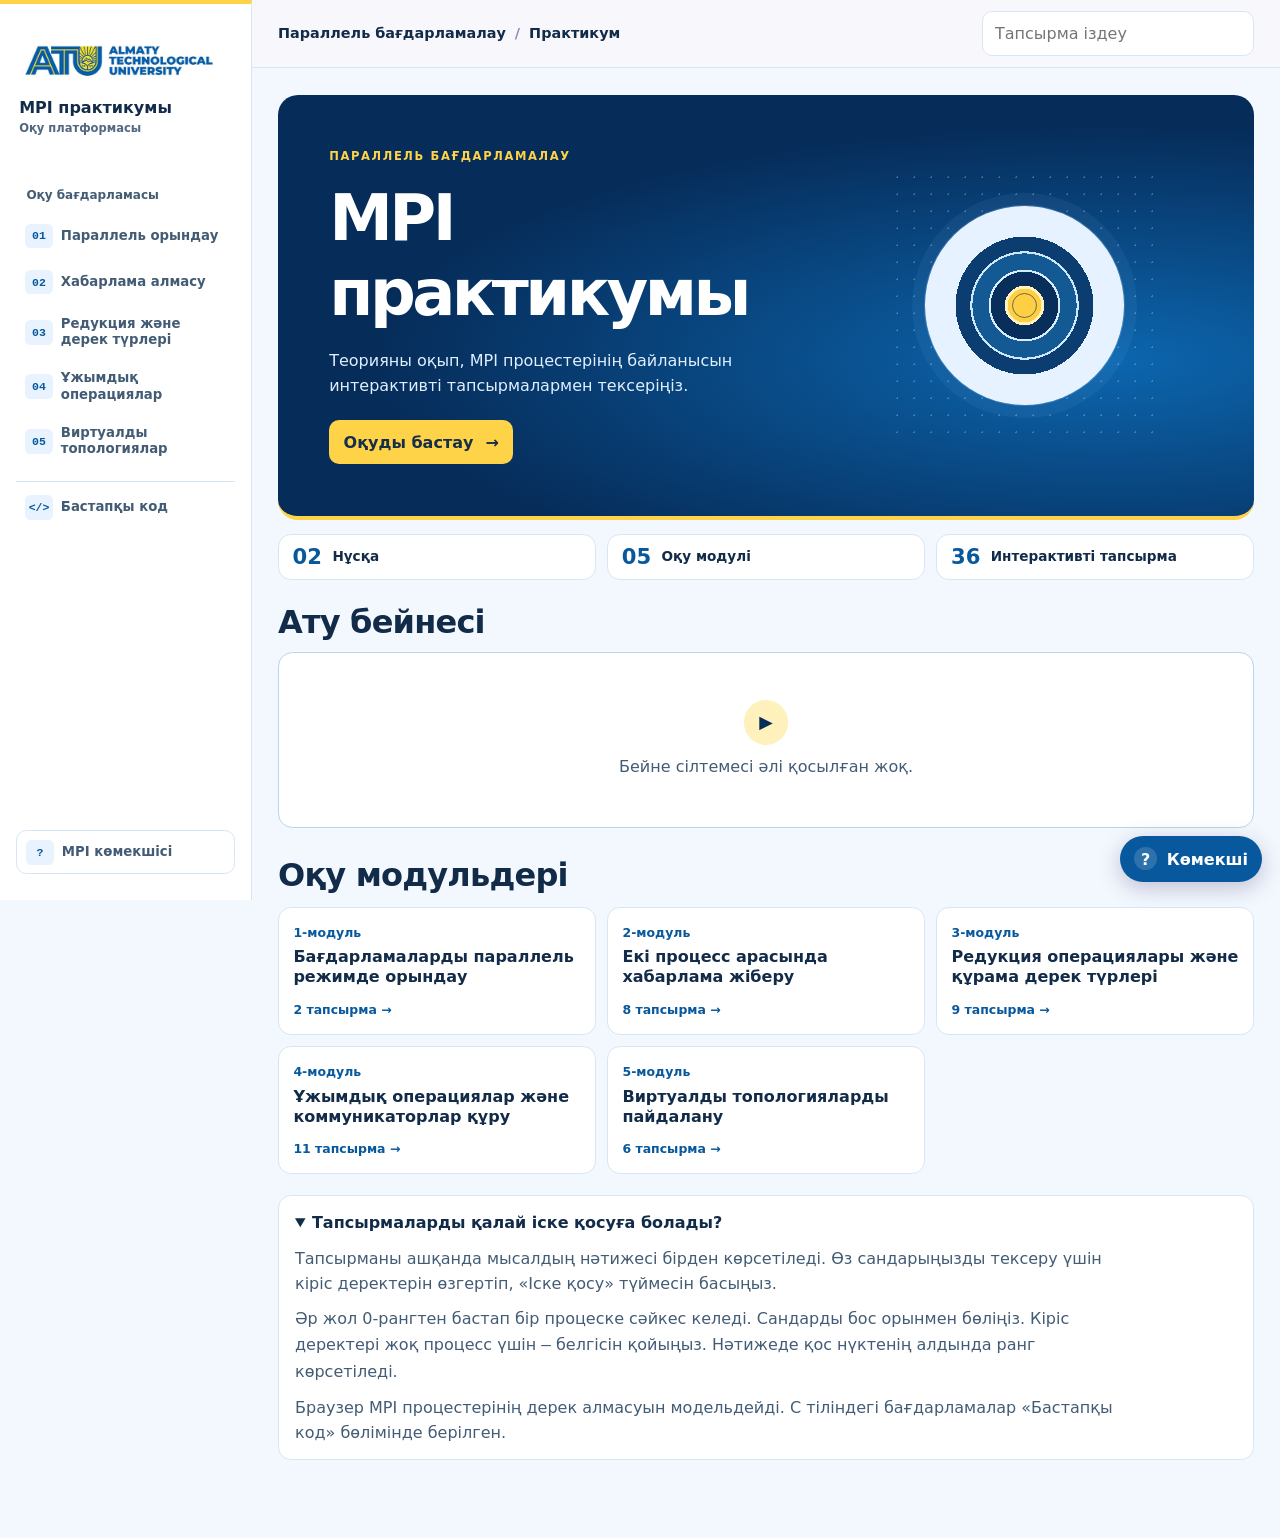
==== commit bc956792: "ATU логотипін және көк-сары дизайнды қосу" ====
--- a/index.html
+++ b/index.html
@@ -11,7 +11,7 @@
 <a class="skip" href="#course">Негізгі мазмұнға өту</a>
 <div class="platform">
 <aside class="sidebar">
-  <a class="brand" href="index.html"><span class="brand-icon" aria-hidden="true">MPI</span><span>MPI практикумы<small>Оқу платформасы</small></span></a>
+  <a class="brand" href="index.html"><img class="atu-logo" src="atu-logo.jpg" alt="Алматы технологиялық университеті" width="500" height="300"><span>MPI практикумы<small>Оқу платформасы</small></span></a>
   <nav class="course-nav" aria-label="Оқу модульдері">
     <span class="nav-label">Оқу бағдарламасы</span>
     <a href="module-1.html"><span>01</span> Параллель орындау</a>
@@ -24,7 +24,7 @@
   <button class="sidebar-help" type="button" data-chat-open><span aria-hidden="true">?</span> MPI көмекшісі</button>
 </aside>
 <div class="workspace">
-<header class="topbar"><div class="wrap topbar-inner">
+<header class="topbar"><div class="wrap topbar-inner"><a class="mobile-brand" href="index.html"><img class="atu-logo" src="atu-logo.jpg" alt="Алматы технологиялық университеті" width="500" height="300"></a>
   <a href="#course" class="top-title">Параллель бағдарламалау <span>/</span> Практикум</a>
   <div class="search-box">
     <label class="sr-only" for="task-search">Тапсырма іздеу</label>
@@ -38,9 +38,10 @@
   <h1 id="course-title">MPI практикумы</h1>
   <p class="hero-description">Теорияны оқып, MPI процестерінің байланысын интерактивті тапсырмалармен тексеріңіз.</p>
   <a class="hero-button" href="module-1.html">Оқуды бастау <span aria-hidden="true">→</span></a></div>
-  <div class="topology" aria-hidden="true"><div class="network-arm arm-left"></div><div class="network-arm arm-right"></div><div class="network-arm arm-bottom"></div><span class="node node-root">P<span>0</span></span><span class="node node-left">P<span>1</span></span><span class="node node-right">P<span>2</span></span><span class="node node-bottom">P<span>3</span></span></div>
+  <div class="target-art" aria-hidden="true"><span class="target-disc"></span></div>
 </section>
 <div class="course-facts" aria-label="Практикум мазмұны"><div><strong>02</strong><span>Нұсқа</span></div><div><strong>05</strong><span>Оқу модулі</span></div><div><strong>36</strong><span>Интерактивті тапсырма</span></div></div>
+<section class="video-section" aria-labelledby="video-title"><h2 id="video-title">Ату бейнесі</h2><div class="video-slot"><span class="video-icon" aria-hidden="true">▶</span><p>Бейне сілтемесі әлі қосылған жоқ.</p></div></section>
 <section aria-labelledby="module-list"><h2 id="module-list">Оқу модульдері</h2><div class="module-grid"><a class="module-card" href="module-1.html"><span>1-модуль</span><strong>Бағдарламаларды параллель режимде орындау</strong><small>2 тапсырма →</small></a>
 <a class="module-card" href="module-2.html"><span>2-модуль</span><strong>Екі процесс арасында хабарлама жіберу</strong><small>8 тапсырма →</small></a>
 <a class="module-card" href="module-3.html"><span>3-модуль</span><strong>Редукция операциялары және құрама дерек түрлері</strong><small>9 тапсырма →</small></a>
--- a/styles.css
+++ b/styles.css
@@ -93,4 +93,28 @@
 .module-card span,.module-card small{font-weight:700;color:var(--accent);font-size:.78rem}.module-card small{margin-top:auto}
 .module-pager{display:flex;gap:.6rem;justify-content:space-between;flex-wrap:wrap;margin-top:1.4rem}.module-pager a{padding:.48rem .7rem;border:1px solid var(--edge);border-radius:.65rem;background:#fff;text-decoration:none;font-weight:700}
 .code-index{display:flex;flex-wrap:wrap;gap:.45rem;margin:1rem 0}.code-index a{background:var(--soft);border-radius:.4rem;padding:.3rem .55rem;text-decoration:none;font-size:.85rem;font-weight:700}
-.message{white-space:pre-wrap}+.message{white-space:pre-wrap}
+/* ATU түстері */
+:root{--ink:#112b49;--muted:#435c75;--accent:#07589c;--paper:#f3f8fe;--edge:#d7e6f4;--soft:#e8f3ff;--yellow:#ffd348;--deep-blue:#062c59}
+.sidebar{border-top:4px solid var(--yellow)}
+.brand{display:grid;gap:.52rem;padding:.2rem .2rem .9rem}
+.atu-logo{width:100%;max-width:12.5rem;height:3.55rem;object-fit:cover;object-position:center;display:block;background:#fff;border-radius:.45rem}
+.brand small{color:#526882}
+.mobile-brand{display:none}
+.hero{background:radial-gradient(ellipse at 85% 63%,#0c66af,transparent 63%),var(--deep-blue);border-bottom:4px solid var(--yellow)}
+.hero-description{color:#e0efff}.eyebrow{color:var(--yellow)}
+.hero-button{color:#172e48;background:var(--yellow)}
+.hero-button:hover{background:#ffe681}
+.target-art{position:relative;justify-self:center;width:min(100%,17rem);aspect-ratio:1;display:grid;place-items:center;background:radial-gradient(circle,#d8ecff45 1px,transparent 1px) 0 0 / 17px 17px}
+.target-disc{position:relative;width:73%;aspect-ratio:1;display:block;border-radius:50%;background:radial-gradient(circle,#ffcf43 0 12%,#fff3bb 12% 14%,#082e5b 14% 24%,#d9ebff 24% 25.5%,#135994 25.5% 37%,#cce7ff 37% 38.5%,#0b3d70 38.5% 49%,#e6f2ff 49% 50%);box-shadow:0 0 0 1px #a3d2ff42,0 0 0 13px #9bd2ff10}
+.target-disc::after{content:"";position:absolute;inset:43.5%;border-radius:50%;border:1px solid #092c55;opacity:.6}
+.theory{border-left-color:#e6ad09}.task summary:hover,.module-card:hover{background:#f1f8ff}.module-card:hover{border-color:#8fc0ef}.task-id{color:#07589c}
+.runner{background:#f4f9ff}.runner button[type=submit]:hover,.chat-form button:hover{background:#064c87}
+pre,.runner output,#feedback,.chat-header{background:var(--deep-blue)}
+.chat-header p{color:#deedff}.chat-launch,.message.user{background:#07589c}.chat-log{background:#f5f9ff}.message.bot{background:#e8f3ff}
+.video-section{margin:1.5rem 0 1.8rem}.video-section h2{margin:0 0 .65rem}
+.video-slot{display:grid;place-content:center;justify-items:center;gap:.55rem;min-height:11rem;padding:1.1rem;border:1px solid #b9d4ed;border-radius:.9rem;background:#fff;text-align:center;color:var(--muted)}
+.video-slot p{margin:0}.video-icon{display:grid;place-items:center;width:2.8rem;height:2.8rem;border-radius:50%;background:#fff1bc;color:var(--deep-blue);font-size:1.1rem}
+.video-frame{display:block;width:100%;aspect-ratio:16/9;border:0;border-radius:.85rem;background:var(--deep-blue)}
+@media(max-width:960px){.mobile-brand{display:block;flex:none}.mobile-brand .atu-logo{width:6rem;height:1.9rem}.top-title{margin-right:auto}.sidebar{border-top:0}}
+@media(max-width:620px){.hero{min-height:15rem}.target-art{position:absolute;z-index:-1;width:12rem;right:-3rem;bottom:-2.3rem;opacity:.34}.top-title{display:none}.search-box{width:min(17rem,60vw)}}
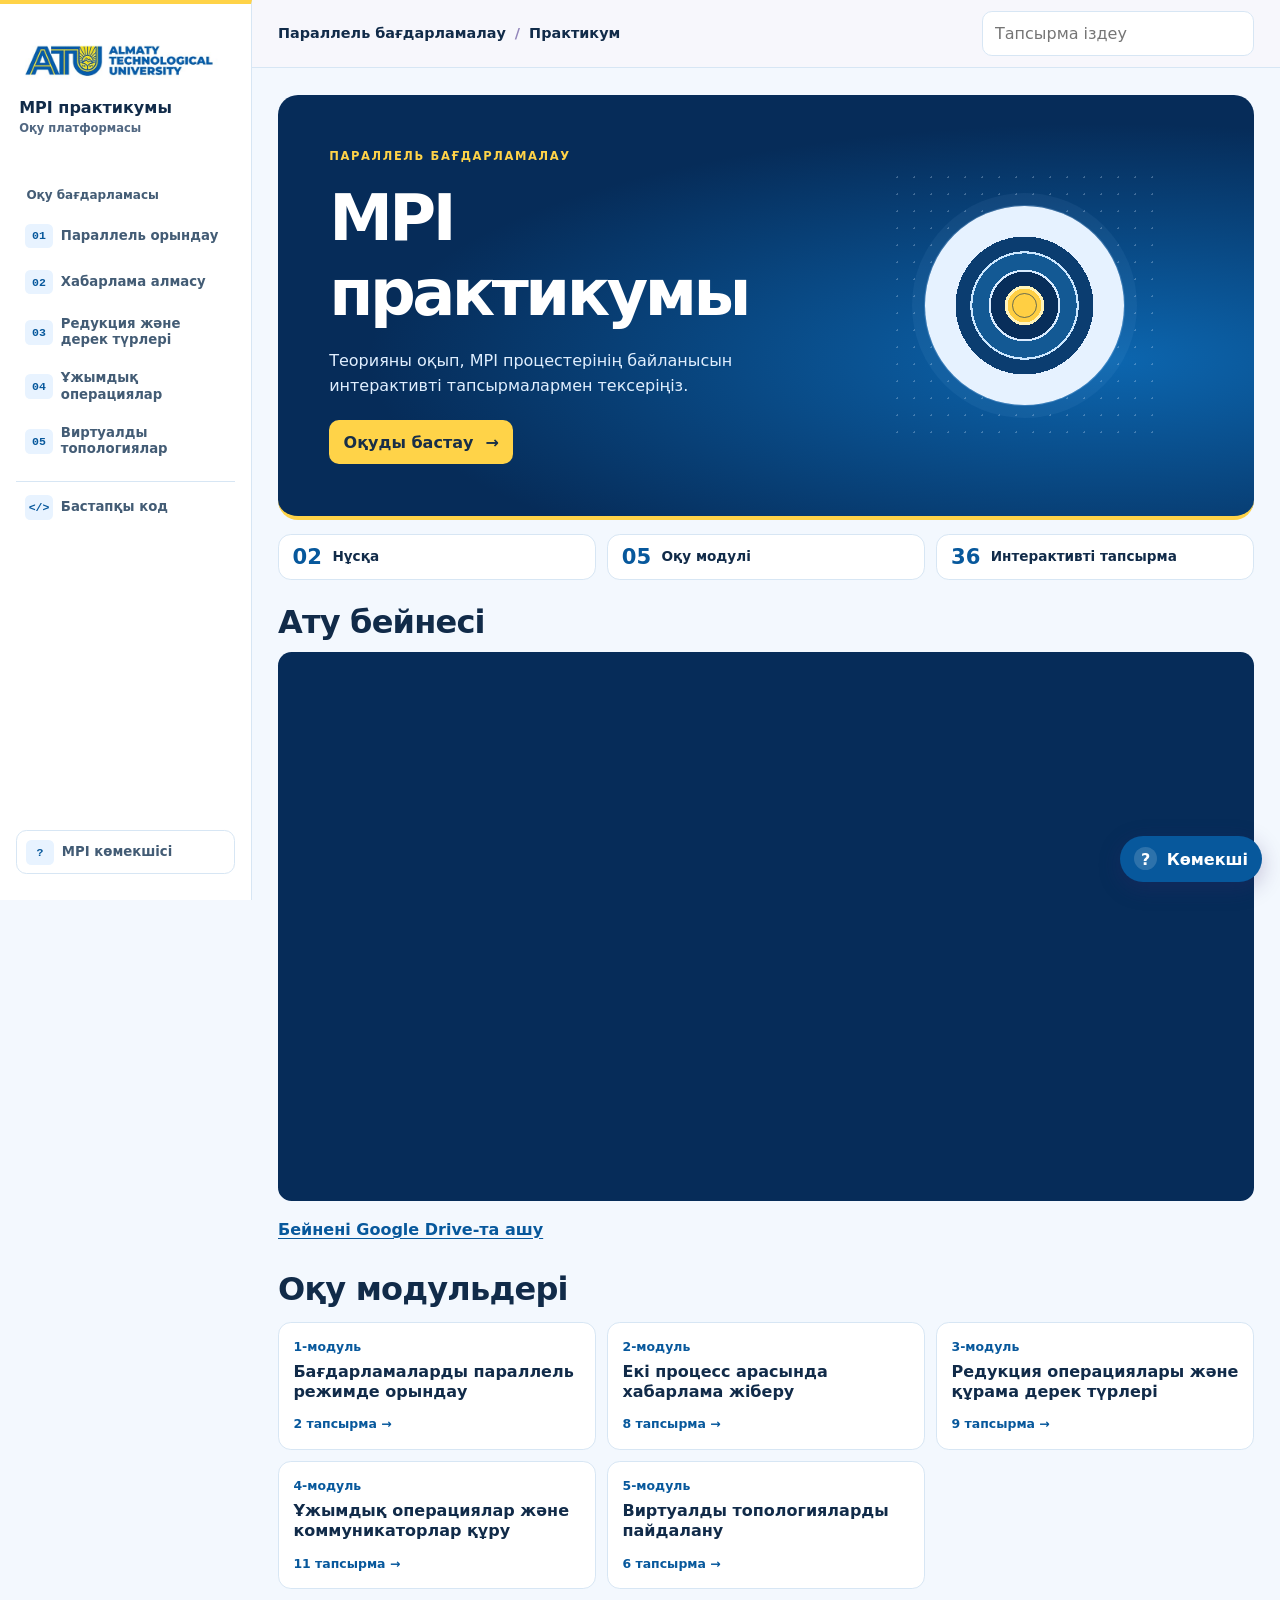
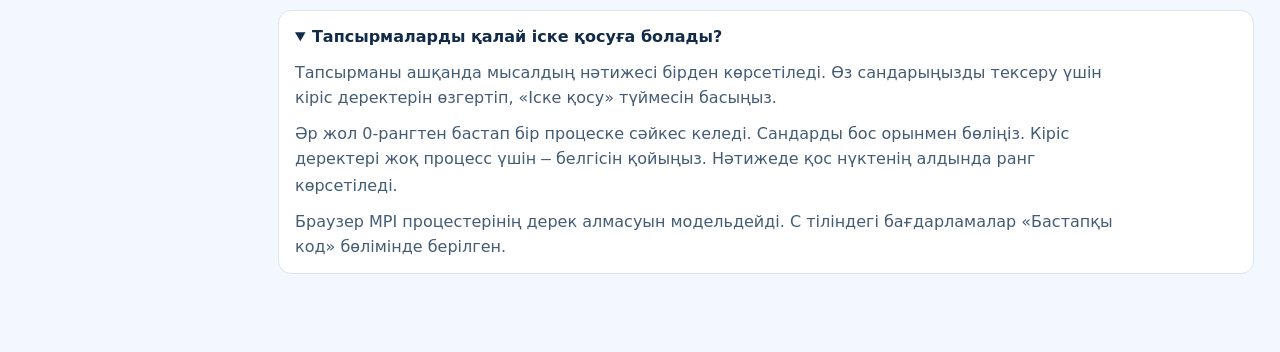
==== commit 09b03123: "Басты бетке бейне қосу" ====
--- a/index.html
+++ b/index.html
@@ -41,7 +41,7 @@
   <div class="target-art" aria-hidden="true"><span class="target-disc"></span></div>
 </section>
 <div class="course-facts" aria-label="Практикум мазмұны"><div><strong>02</strong><span>Нұсқа</span></div><div><strong>05</strong><span>Оқу модулі</span></div><div><strong>36</strong><span>Интерактивті тапсырма</span></div></div>
-<section class="video-section" aria-labelledby="video-title"><h2 id="video-title">Ату бейнесі</h2><div class="video-slot"><span class="video-icon" aria-hidden="true">▶</span><p>Бейне сілтемесі әлі қосылған жоқ.</p></div></section>
+<section class="video-section" aria-labelledby="video-title"><h2 id="video-title">Ату бейнесі</h2><iframe class="video-frame" src="https://drive.google.com/file/d/1bp6IffevsoC3Eb3kbuj-47t4oBbBo0Z8/preview" title="Ату бейнесі" loading="lazy" allow="fullscreen" allowfullscreen></iframe><p><a class="task-link" href="https://drive.google.com/file/d/1bp6IffevsoC3Eb3kbuj-47t4oBbBo0Z8/view" target="_blank" rel="noopener">Бейнені Google Drive-та ашу</a></p></section>
 <section aria-labelledby="module-list"><h2 id="module-list">Оқу модульдері</h2><div class="module-grid"><a class="module-card" href="module-1.html"><span>1-модуль</span><strong>Бағдарламаларды параллель режимде орындау</strong><small>2 тапсырма →</small></a>
 <a class="module-card" href="module-2.html"><span>2-модуль</span><strong>Екі процесс арасында хабарлама жіберу</strong><small>8 тапсырма →</small></a>
 <a class="module-card" href="module-3.html"><span>3-модуль</span><strong>Редукция операциялары және құрама дерек түрлері</strong><small>9 тапсырма →</small></a>
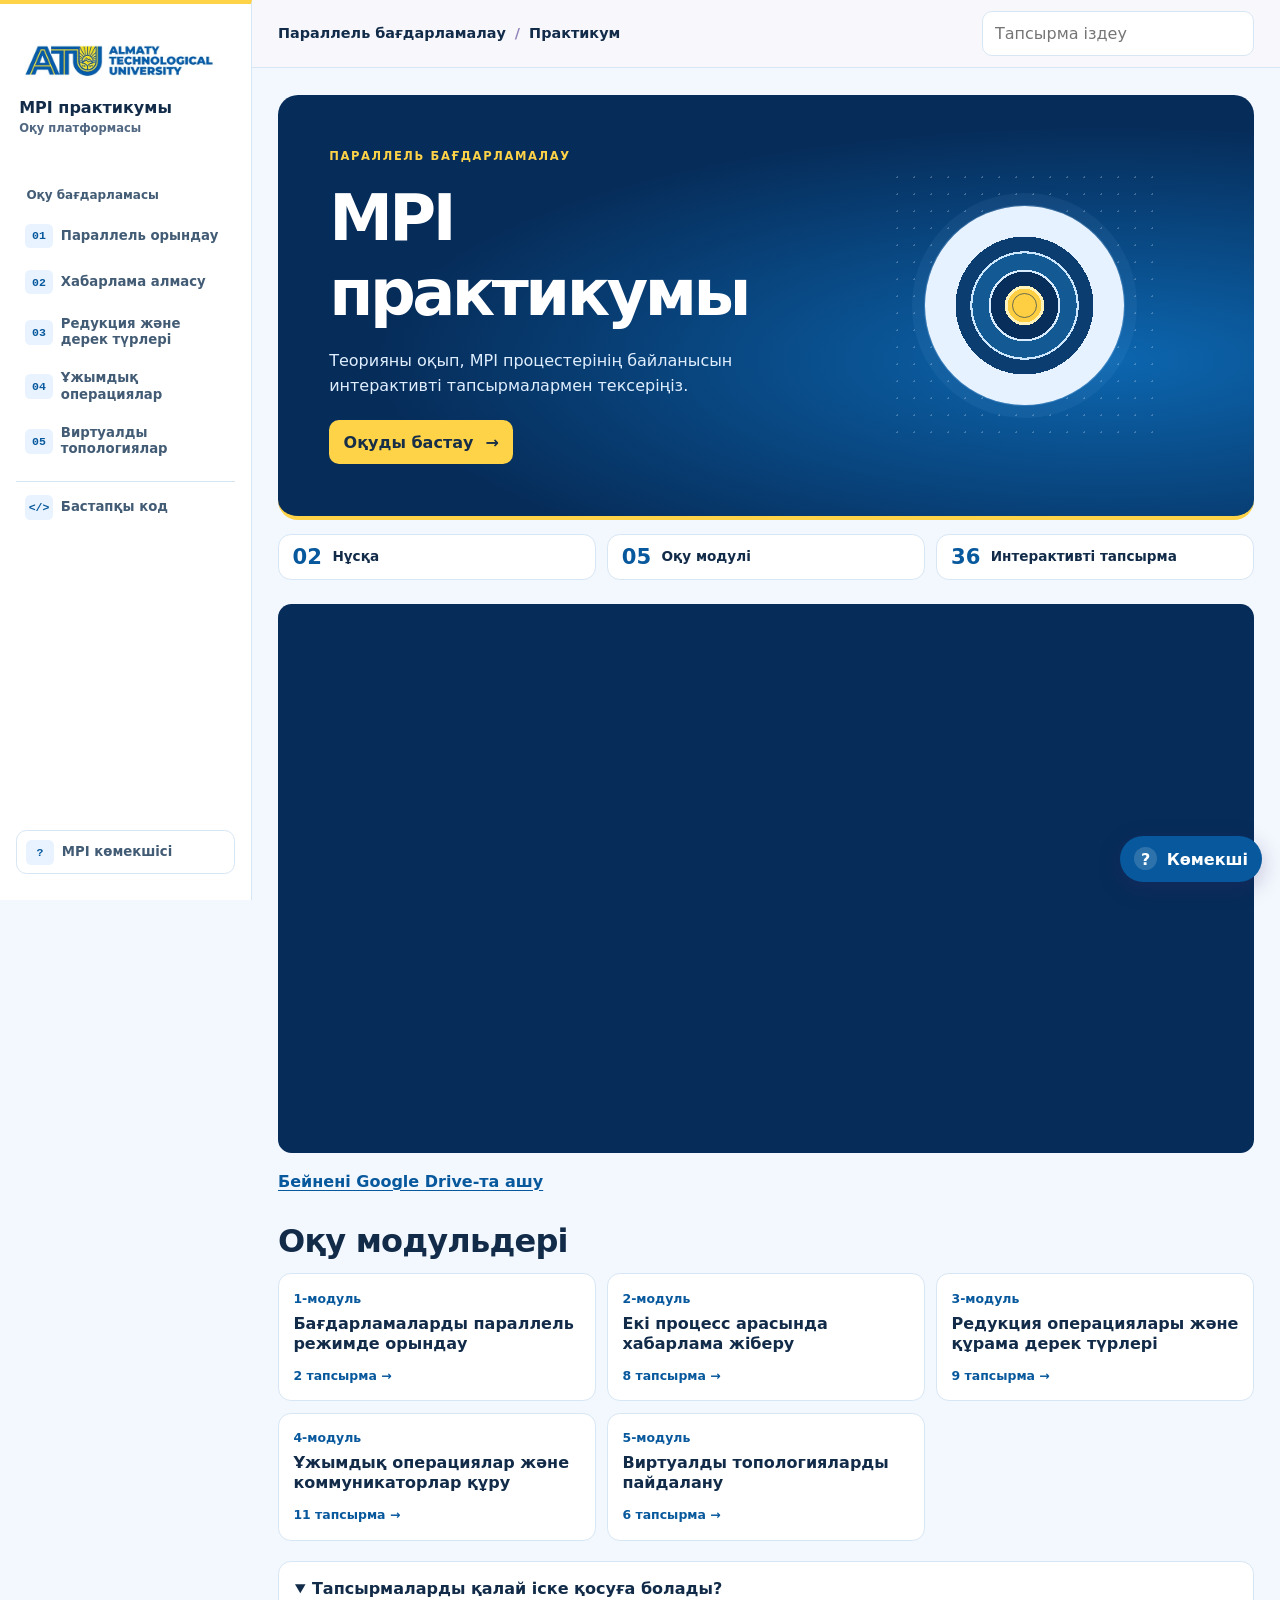
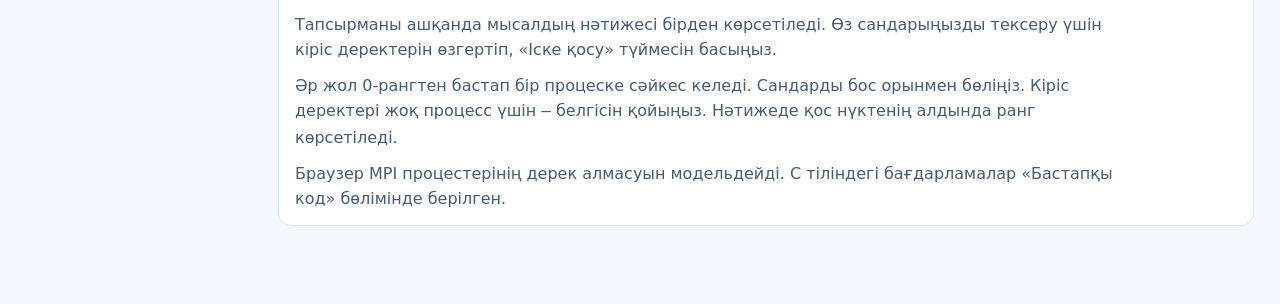
==== commit 4f702d20: "Бейне тақырыбын алып тастау және офлайн нұсқаны сипаттау" ====
--- a/index.html
+++ b/index.html
@@ -41,7 +41,7 @@
   <div class="target-art" aria-hidden="true"><span class="target-disc"></span></div>
 </section>
 <div class="course-facts" aria-label="Практикум мазмұны"><div><strong>02</strong><span>Нұсқа</span></div><div><strong>05</strong><span>Оқу модулі</span></div><div><strong>36</strong><span>Интерактивті тапсырма</span></div></div>
-<section class="video-section" aria-labelledby="video-title"><h2 id="video-title">Ату бейнесі</h2><iframe class="video-frame" src="https://drive.google.com/file/d/1bp6IffevsoC3Eb3kbuj-47t4oBbBo0Z8/preview" title="Ату бейнесі" loading="lazy" allow="fullscreen" allowfullscreen></iframe><p><a class="task-link" href="https://drive.google.com/file/d/1bp6IffevsoC3Eb3kbuj-47t4oBbBo0Z8/view" target="_blank" rel="noopener">Бейнені Google Drive-та ашу</a></p></section>
+<section class="video-section" id="video-title" aria-label="Бейне"><iframe class="video-frame" src="https://drive.google.com/file/d/1bp6IffevsoC3Eb3kbuj-47t4oBbBo0Z8/preview" title="Бейне" loading="lazy" allow="fullscreen" allowfullscreen></iframe><p><a class="task-link" href="https://drive.google.com/file/d/1bp6IffevsoC3Eb3kbuj-47t4oBbBo0Z8/view" target="_blank" rel="noopener">Бейнені Google Drive-та ашу</a></p></section>
 <section aria-labelledby="module-list"><h2 id="module-list">Оқу модульдері</h2><div class="module-grid"><a class="module-card" href="module-1.html"><span>1-модуль</span><strong>Бағдарламаларды параллель режимде орындау</strong><small>2 тапсырма →</small></a>
 <a class="module-card" href="module-2.html"><span>2-модуль</span><strong>Екі процесс арасында хабарлама жіберу</strong><small>8 тапсырма →</small></a>
 <a class="module-card" href="module-3.html"><span>3-модуль</span><strong>Редукция операциялары және құрама дерек түрлері</strong><small>9 тапсырма →</small></a>
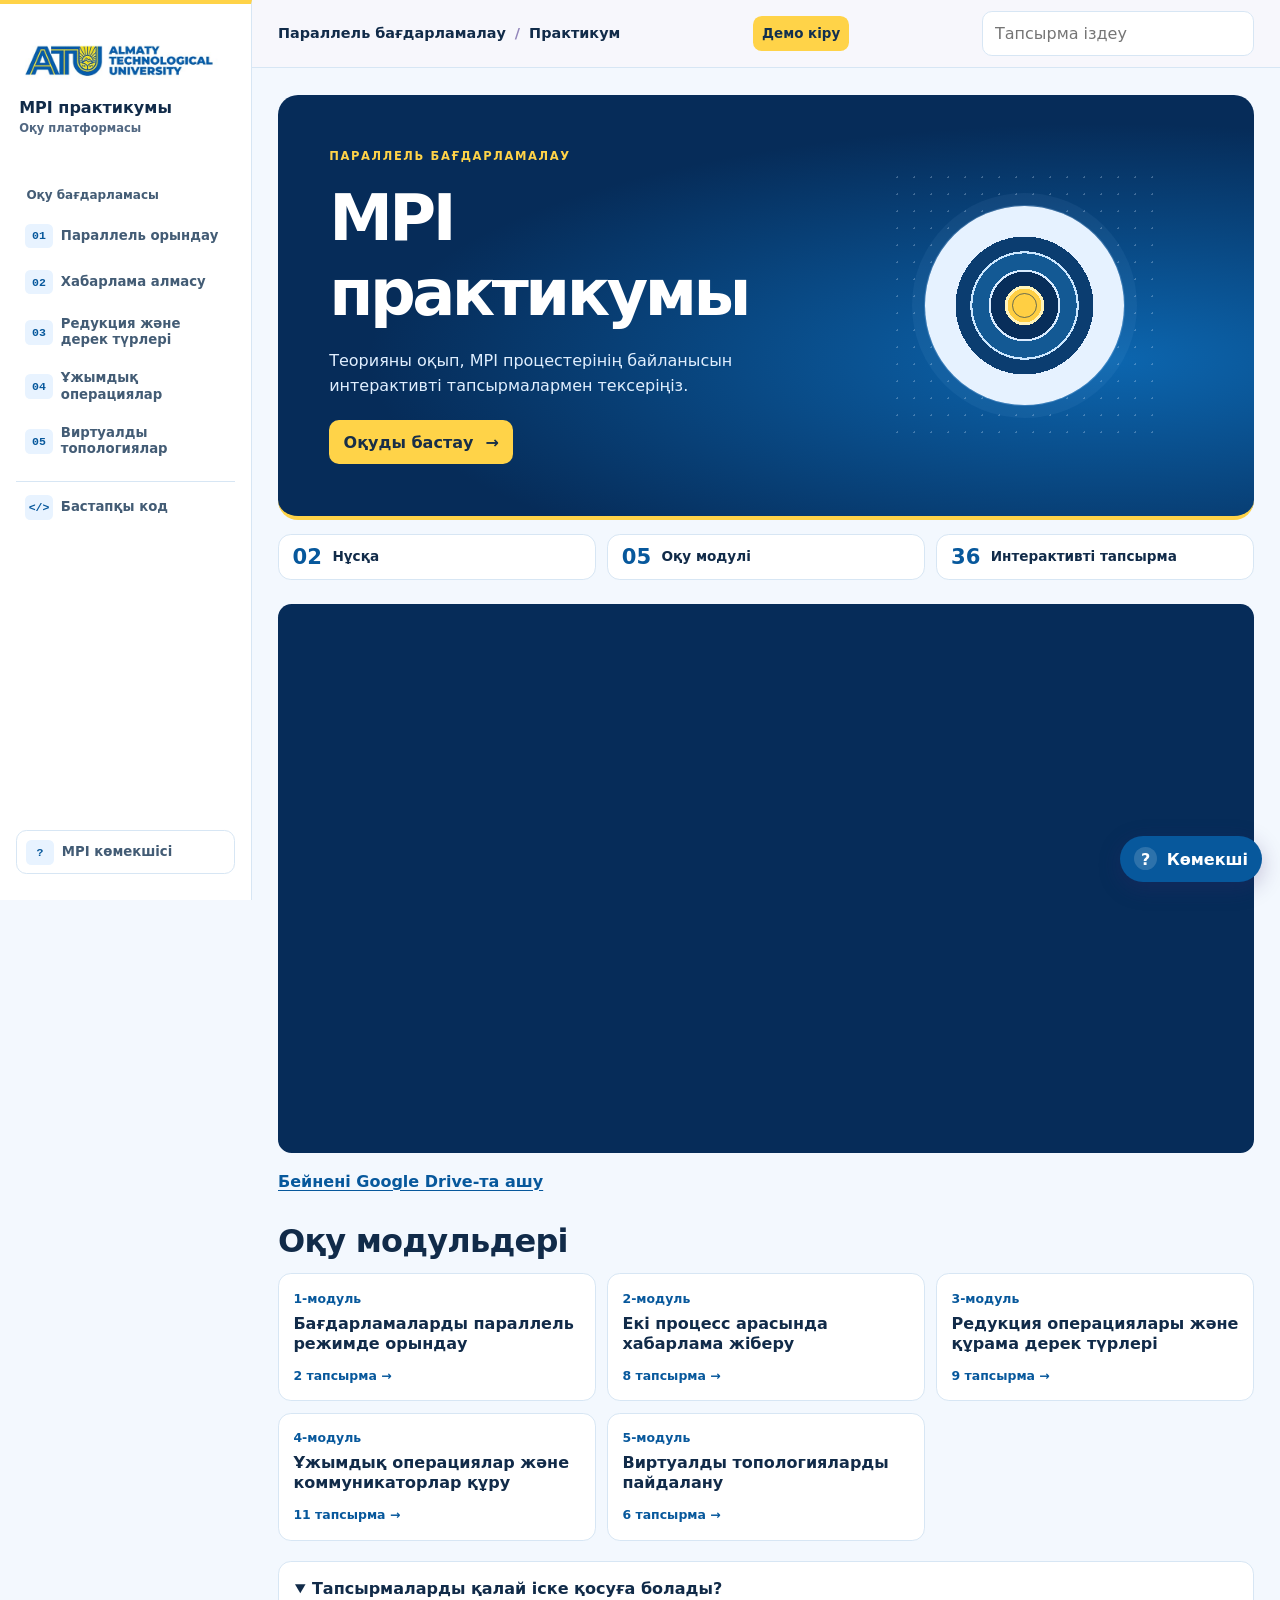
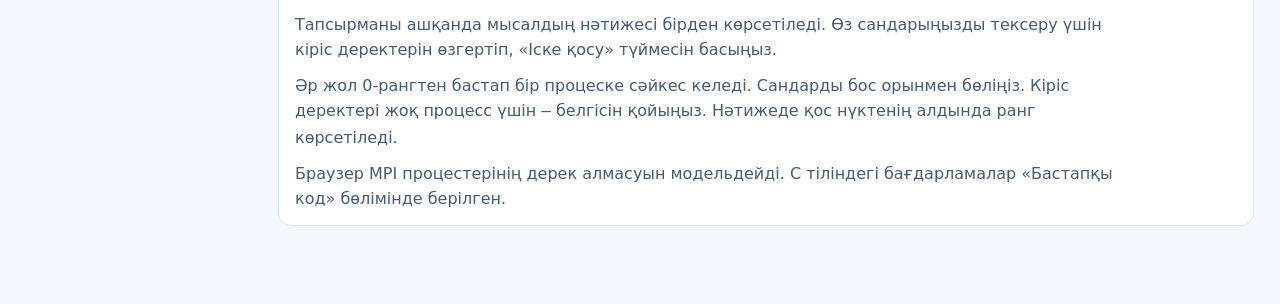
==== commit 50dd2178: "Үш демо есептік жазбаны қосу" ====
--- a/index.html
+++ b/index.html
@@ -26,7 +26,7 @@
 <div class="workspace">
 <header class="topbar"><div class="wrap topbar-inner"><a class="mobile-brand" href="index.html"><img class="atu-logo" src="atu-logo.jpg" alt="Алматы технологиялық университеті" width="500" height="300"></a>
   <a href="#course" class="top-title">Параллель бағдарламалау <span>/</span> Практикум</a>
-  <div class="search-box">
+  <a class="demo-entry" href="demo.html">Демо кіру</a><div class="search-box">
     <label class="sr-only" for="task-search">Тапсырма іздеу</label>
     <input id="task-search" type="search" placeholder="Тапсырма іздеу" autocomplete="off" aria-controls="search-results" aria-expanded="false">
     <div id="search-results" class="search-results" hidden></div>
--- a/styles.css
+++ b/styles.css
@@ -118,3 +118,5 @@
 .video-frame{display:block;width:100%;aspect-ratio:16/9;border:0;border-radius:.85rem;background:var(--deep-blue)}
 @media(max-width:960px){.mobile-brand{display:block;flex:none}.mobile-brand .atu-logo{width:6rem;height:1.9rem}.top-title{margin-right:auto}.sidebar{border-top:0}}
 @media(max-width:620px){.hero{min-height:15rem}.target-art{position:absolute;z-index:-1;width:12rem;right:-3rem;bottom:-2.3rem;opacity:.34}.top-title{display:none}.search-box{width:min(17rem,60vw)}}
+
+.demo-entry{flex:none;text-decoration:none;font-size:.84rem;font-weight:800;color:#12304f;background:var(--yellow);border-radius:.55rem;padding:.45rem .58rem}.demo-page{max-width:58rem}.demo-page h1{margin:.75rem 0}.demo-page .theory{margin:1rem 0}.demo-heading{display:flex;align-items:center;justify-content:space-between;gap:.6rem}.demo-page .runner input{display:block;width:100%;margin-top:.3rem;padding:.45rem .6rem;border:1px solid var(--edge);border-radius:.5rem;background:#fff;color:var(--ink)}.demo-page #demo-status{color:var(--accent);font-weight:700}@media(max-width:620px){.topbar-inner{gap:.45rem}.search-box{min-width:0}.demo-entry{font-size:.73rem;padding:.36rem .42rem}.mobile-brand .atu-logo{width:4.7rem}}
